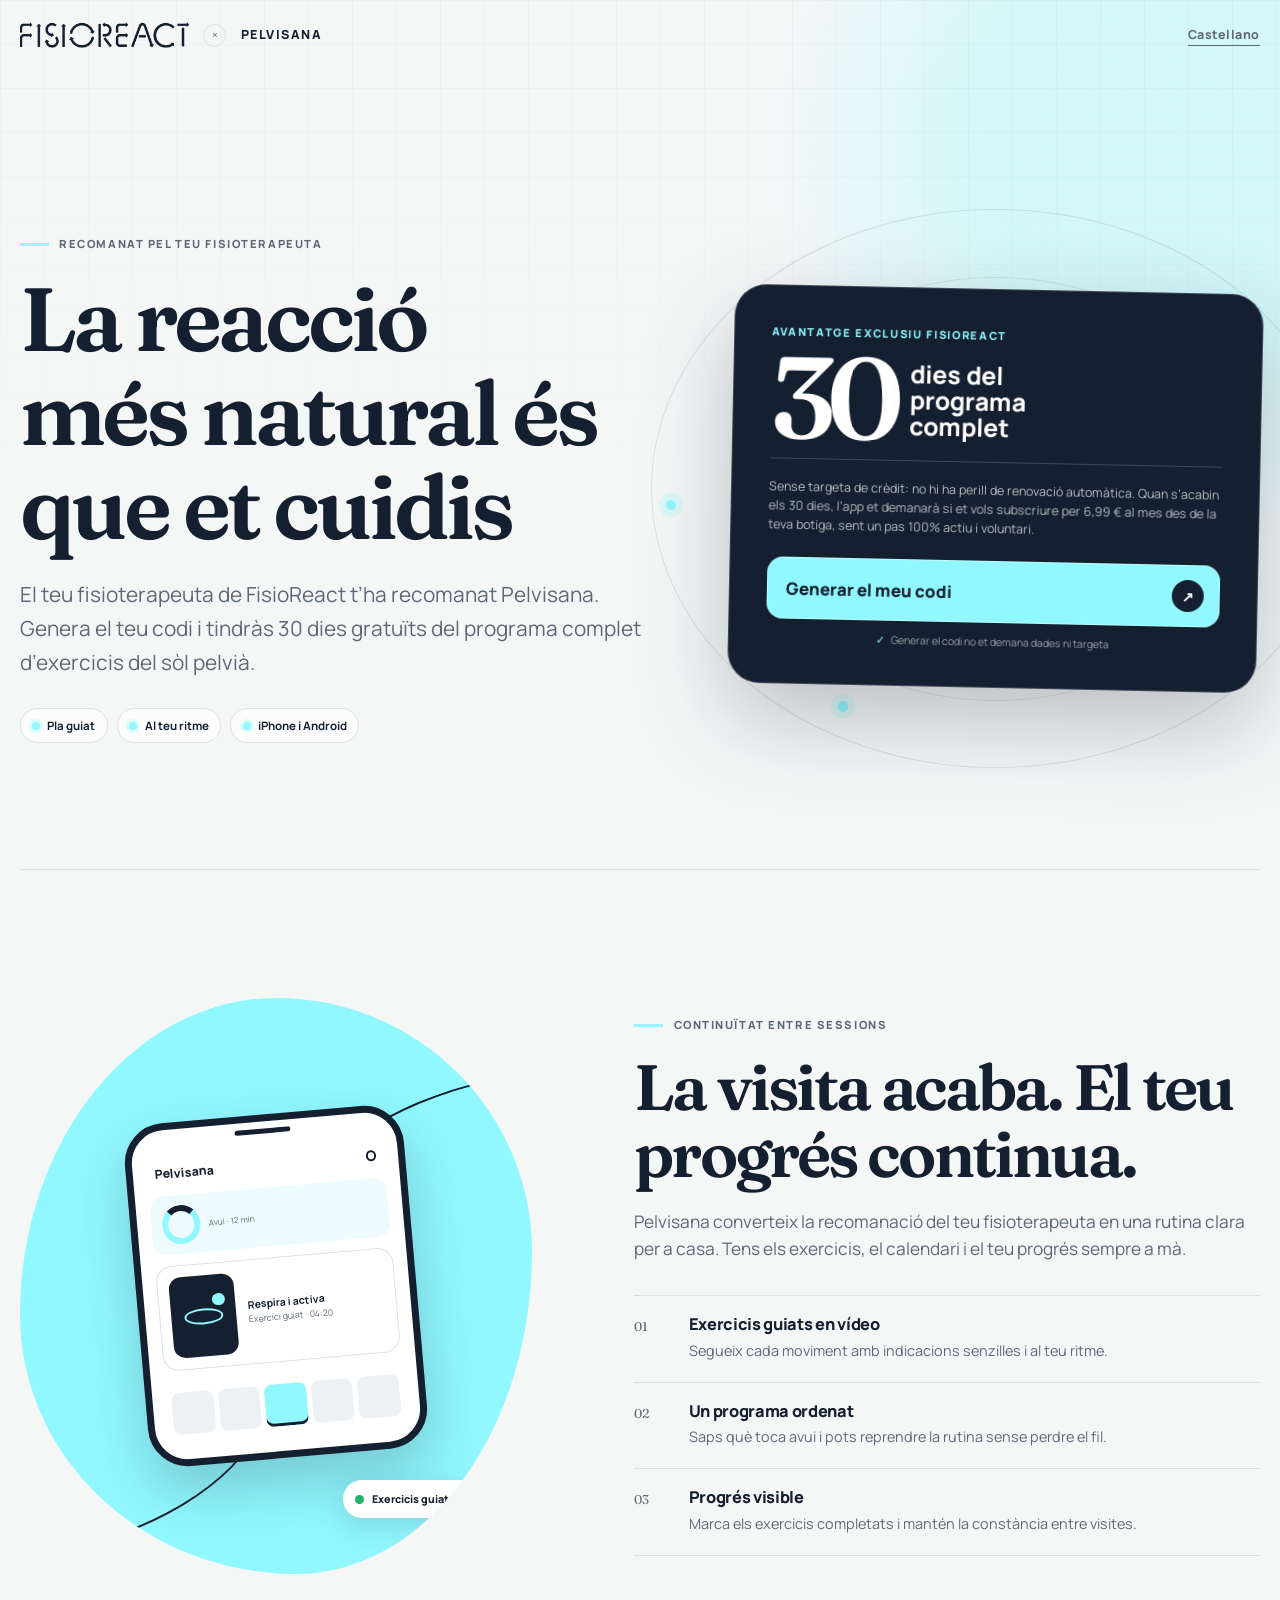
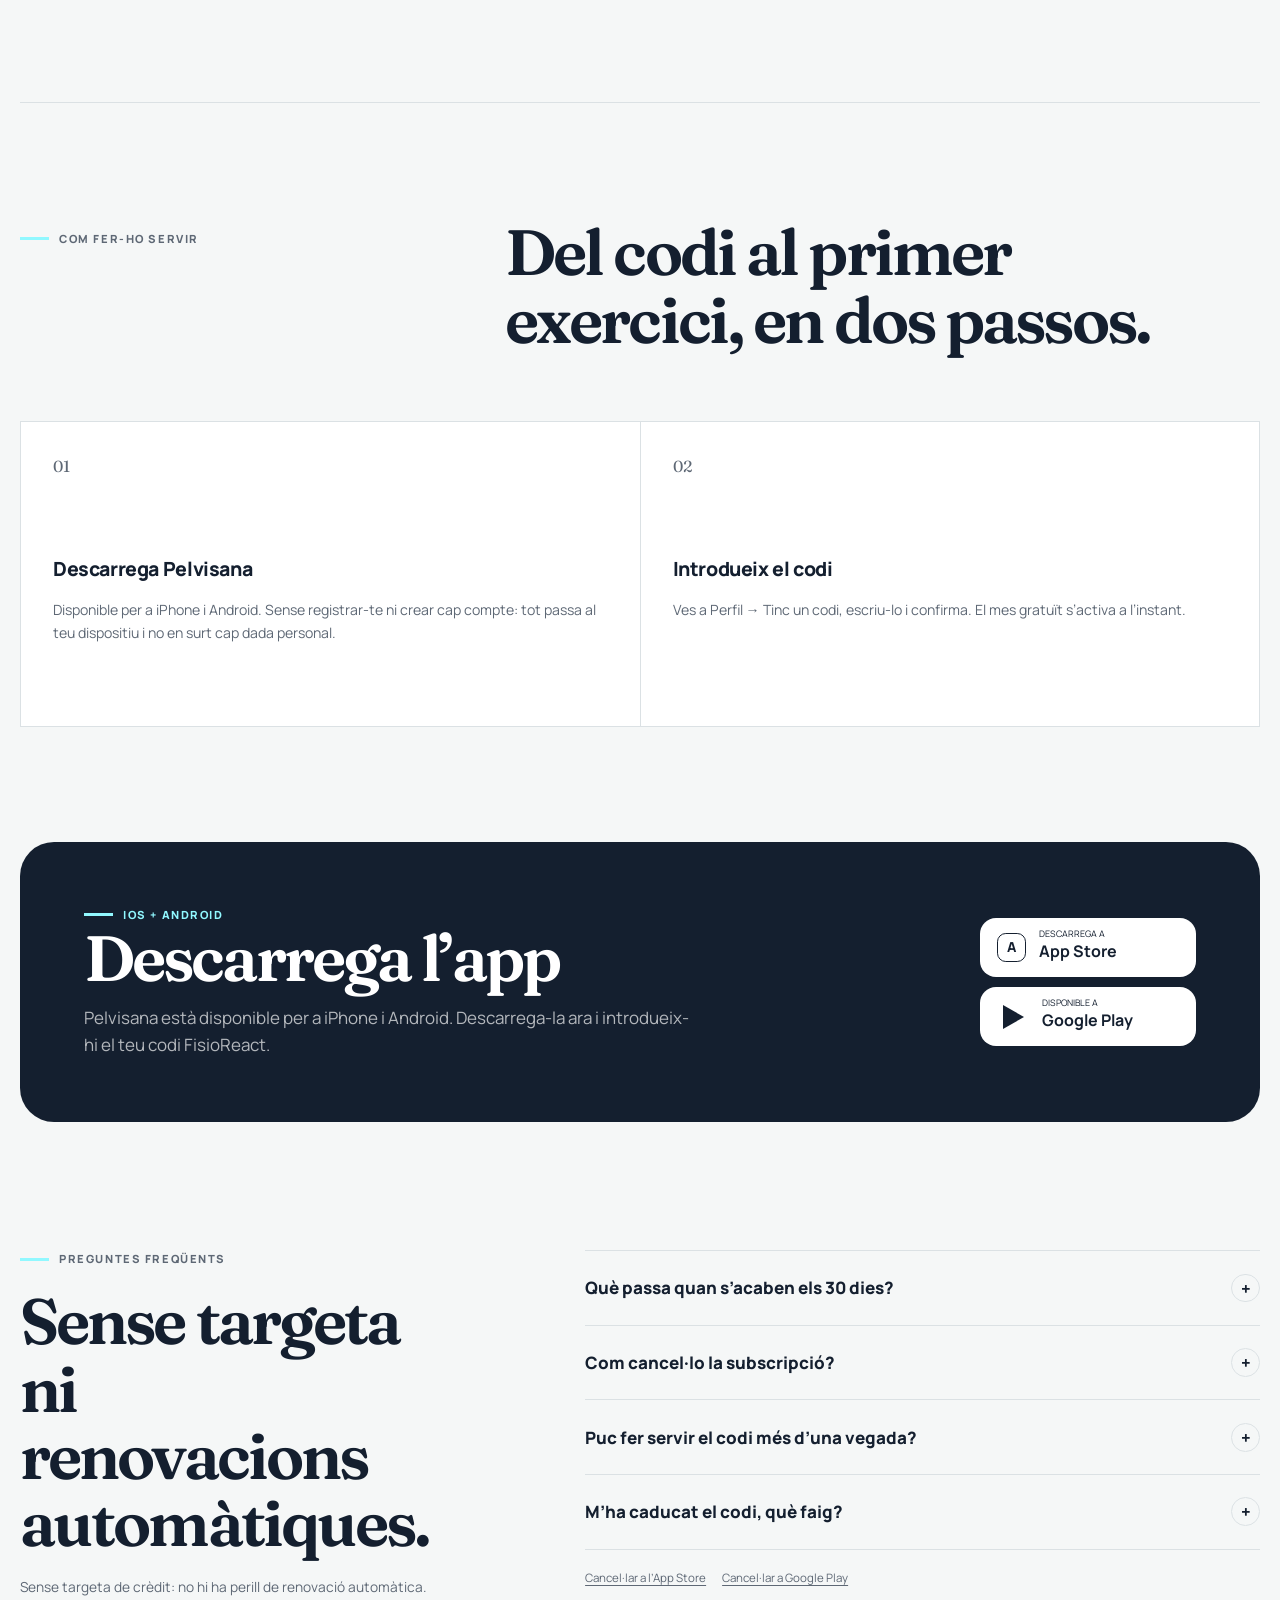
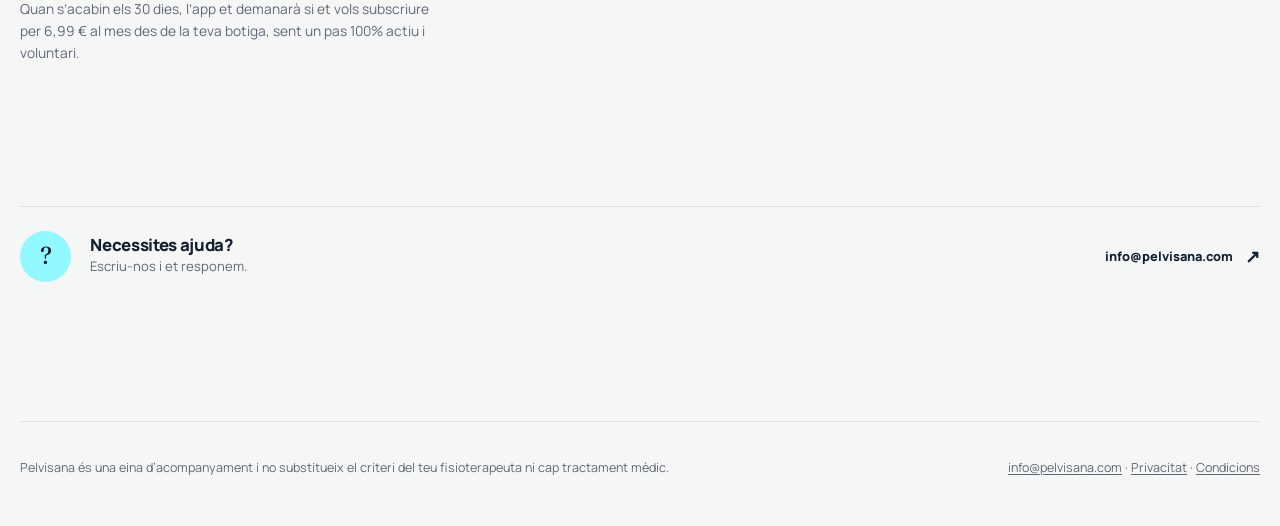
==== index.html @ 9a6a628b "deploy: 2026-08-17 16:57:51" ====
<!DOCTYPE html><html data-critters-container lang=ca><head><meta charset=utf-8><meta content="width=device-width,initial-scale=1" name=viewport><title>Pelvisana per a pacients de FisioReact</title><meta content="Genera el teu codi i estrena Pelvisana amb 30 dies gratuïts, per recomanació del teu fisioterapeuta." name=description><meta content="noindex, nofollow" name=robots><meta content=light name=color-scheme><meta content=#141f2f name=theme-color><style>:root{--brand:#141f2f;--brand-hover:#111a28;--signal:#91f8ff;--background:#f5f7f7;--surface:#ffffff;--border:#dbe1e4;--text:#141f2f;--muted:#5e6875;--accent:#141f2f;--accent-contrast:#ffffff;--danger:#d90416;--radius:24px}</style><style>@font-face{font-family:Fraunces Variable;font-style:normal;font-display:swap;font-weight:100 900;src:url(/_astro/fraunces-vietnamese-wght-normal.CnvboYUG.woff2) format("woff2-variations");unicode-range:U+0102-0103,U+0110-0111,U+0128-0129,U+0168-0169,U+01A0-01A1,U+01AF-01B0,U+0300-0301,U+0303-0304,U+0308-0309,U+0323,U+0329,U+1EA0-1EF9,U+20AB}@font-face{font-family:Fraunces Variable;font-style:normal;font-display:swap;font-weight:100 900;src:url(/_astro/fraunces-latin-ext-wght-normal.Ca2vKHc0.woff2) format("woff2-variations");unicode-range:U+0100-02BA,U+02BD-02C5,U+02C7-02CC,U+02CE-02D7,U+02DD-02FF,U+0304,U+0308,U+0329,U+1D00-1DBF,U+1E00-1E9F,U+1EF2-1EFF,U+2020,U+20A0-20AB,U+20AD-20C0,U+2113,U+2C60-2C7F,U+A720-A7FF}@font-face{font-family:Fraunces Variable;font-style:normal;font-display:swap;font-weight:100 900;src:url(/_astro/fraunces-latin-wght-normal.ukD16Tqj.woff2) format("woff2-variations");unicode-range:U+0000-00FF,U+0131,U+0152-0153,U+02BB-02BC,U+02C6,U+02DA,U+02DC,U+0304,U+0308,U+0329,U+2000-206F,U+20AC,U+2122,U+2191,U+2193,U+2212,U+2215,U+FEFF,U+FFFD}@font-face{font-family:Manrope Variable;font-style:normal;font-display:swap;font-weight:200 800;src:url([data-uri]) format("woff2-variations");unicode-range:U+0460-052F,U+1C80-1C8A,U+20B4,U+2DE0-2DFF,U+A640-A69F,U+FE2E-FE2F}@font-face{font-family:Manrope Variable;font-style:normal;font-display:swap;font-weight:200 800;src:url(/_astro/manrope-cyrillic-wght-normal.Dvxsihut.woff2) format("woff2-variations");unicode-range:U+0301,U+0400-045F,U+0490-0491,U+04B0-04B1,U+2116}@font-face{font-family:Manrope Variable;font-style:normal;font-display:swap;font-weight:200 800;src:url(/_astro/manrope-greek-wght-normal.DL7QRZyv.woff2) format("woff2-variations");unicode-range:U+0370-0377,U+037A-037F,U+0384-038A,U+038C,U+038E-03A1,U+03A3-03FF}@font-face{font-family:Manrope Variable;font-style:normal;font-display:swap;font-weight:200 800;src:url(/_astro/manrope-vietnamese-wght-normal.usUDDRr7.woff2) format("woff2-variations");unicode-range:U+0102-0103,U+0110-0111,U+0128-0129,U+0168-0169,U+01A0-01A1,U+01AF-01B0,U+0300-0301,U+0303-0304,U+0308-0309,U+0323,U+0329,U+1EA0-1EF9,U+20AB}@font-face{font-family:Manrope Variable;font-style:normal;font-display:swap;font-weight:200 800;src:url(/_astro/manrope-latin-ext-wght-normal.Ch3YOpNY.woff2) format("woff2-variations");unicode-range:U+0100-02BA,U+02BD-02C5,U+02C7-02CC,U+02CE-02D7,U+02DD-02FF,U+0304,U+0308,U+0329,U+1D00-1DBF,U+1E00-1E9F,U+1EF2-1EFF,U+2020,U+20A0-20AB,U+20AD-20C0,U+2113,U+2C60-2C7F,U+A720-A7FF}@font-face{font-family:Manrope Variable;font-style:normal;font-display:swap;font-weight:200 800;src:url(/_astro/manrope-latin-wght-normal.DHIcAJRg.woff2) format("woff2-variations");unicode-range:U+0000-00FF,U+0131,U+0152-0153,U+02BB-02BC,U+02C6,U+02DA,U+02DC,U+0304,U+0308,U+0329,U+2000-206F,U+20AC,U+2122,U+2191,U+2193,U+2212,U+2215,U+FEFF,U+FFFD}:root{--brand:#141f2f;--brand-hover:#0b1421;--signal:#91f8ff;--background:#f5f7f7;--surface:#ffffff;--border:#dbe1e4;--text:#141f2f;--muted:#5e6875;--accent:#141f2f;--accent-contrast:#ffffff;--danger:#b42318;--radius:24px;--font-sans:"Manrope Variable","Avenir Next","Helvetica Neue",sans-serif;--font-display:"Fraunces Variable",Georgia,serif;--shadow:0 24px 70px rgb(20 31 47 / 10%)}*,:after,:before{box-sizing:border-box}html{scroll-behavior:smooth;-webkit-text-size-adjust:100%}body{min-width:320px;margin:0;background:radial-gradient(circle at 92% 4%,color-mix(in srgb,var(--signal) 34%,transparent) 0 12rem,transparent 26rem),var(--background);color:var(--text);font-family:var(--font-sans);font-size:17px;line-height:1.6;-webkit-font-smoothing:antialiased}body:before{position:fixed;inset:0;z-index:-1;background-image:linear-gradient(rgb(20 31 47 / 3%) 1px,transparent 1px),linear-gradient(90deg,rgb(20 31 47 / 3%) 1px,transparent 1px);background-size:44px 44px;content:"";mask-image:linear-gradient(to bottom,black,transparent 55%);pointer-events:none}a{color:inherit}button{font:inherit}a,button{-webkit-tap-highlight-color:transparent}.topbar,footer,main{width:min(100% - 2.5rem,78rem);margin-inline:auto}.topbar{display:flex;align-items:center;justify-content:space-between;gap:1.5rem;padding-block:1.4rem}.brand-lockup{display:flex;align-items:center;gap:.9rem;min-width:0}.brand-lockup img{display:block;width:auto;height:clamp(20px,3vw,26px)}.brand-lockup .collab-mark{display:grid;place-items:center;width:1.45rem;height:1.45rem;border:1px solid var(--border);border-radius:50%;color:var(--muted);font-size:.72rem}.brand-lockup .pelvisana-wordmark{font-size:.78rem;font-weight:800;letter-spacing:.12em;text-transform:uppercase;white-space:nowrap}.lang-link{border-bottom:1px solid currentColor;color:var(--muted);font-size:.78rem;font-weight:750;letter-spacing:.04em;text-decoration:none}main{padding-block:clamp(1rem,3vw,2.5rem) clamp(4rem,9vw,8rem)}h1,h2,h3{margin-top:0;color:var(--text);line-height:1.05;text-wrap:balance}h1,h2{font-family:var(--font-display);font-variation-settings:"SOFT" 50,"WONK" 1;font-weight:620;letter-spacing:-.045em}h3{font-size:1.02rem;font-weight:800;letter-spacing:-.02em}p{margin-top:0}.eyebrow{display:flex;align-items:center;gap:.65rem;margin:0 0 1.2rem;color:var(--muted);font-size:.7rem;font-weight:800;letter-spacing:.14em;text-transform:uppercase}.eyebrow:before{width:1.8rem;height:3px;background:var(--signal);content:""}footer{display:grid;grid-template-columns:1.5fr 1fr;gap:2rem;padding-block:2.25rem 3rem;border-top:1px solid var(--border);color:var(--muted);font-size:.78rem}footer p{margin:0}footer .footer-links{text-align:right}footer a{text-underline-offset:.2em}@media(max-width:700px){.topbar,footer,main{width:min(100% - 1.5rem,78rem)}.topbar{padding-block:1rem}.brand-lockup{gap:.55rem}.brand-lockup .pelvisana-wordmark{font-size:.65rem}footer{grid-template-columns:1fr;gap:1rem}footer .footer-links{text-align:left}}@media(prefers-reduced-motion:reduce){*,:after,:before{scroll-behavior:auto!important;animation:none!important;transition:none!important}}.generator[data-astro-cid-xj4i4xix]{margin-top:1.4rem}.generator[data-astro-cid-xj4i4xix]>button[data-astro-cid-xj4i4xix]{display:flex;align-items:center;justify-content:space-between;gap:1rem;width:100%;padding:.95rem 1rem .95rem 1.2rem;border:0;border-radius:1rem;background:var(--signal);color:var(--brand);font-weight:850;cursor:pointer;box-shadow:inset 0 0 0 1px #ffffff59;transition:background .2s ease,transform .2s ease}.generator[data-astro-cid-xj4i4xix]>button[data-astro-cid-xj4i4xix] i[data-astro-cid-xj4i4xix]{display:grid;place-items:center;width:2rem;height:2rem;border-radius:50%;background:var(--brand);color:#fff;font-size:.9rem;font-style:normal}.generator[data-astro-cid-xj4i4xix]>button[data-astro-cid-xj4i4xix]:hover:not([disabled]){background:#fff;transform:translateY(-2px)}.generator__privacy[data-astro-cid-xj4i4xix]{display:flex;align-items:center;justify-content:center;gap:.4rem;margin:.65rem 0 0;color:#ffffff94;font-size:.66rem}.generator__privacy[data-astro-cid-xj4i4xix] span[data-astro-cid-xj4i4xix]{color:var(--signal)}.result[data-astro-cid-xj4i4xix]{margin-top:1rem;padding:1rem;border:1px solid rgb(255 255 255 / 18%);border-radius:1.1rem;background:#ffffff14;text-align:center}.result__label[data-astro-cid-xj4i4xix]{margin:0 0 .2rem;color:var(--signal);font-size:.65rem;font-weight:800;letter-spacing:.12em;text-transform:uppercase}output[data-astro-cid-xj4i4xix]{display:block;margin-bottom:.7rem;color:#fff;font-family:SFMono-Regular,Consolas,monospace;font-size:clamp(2rem,10vw,3.1rem);font-weight:800;letter-spacing:.12em;line-height:1.2;overflow-wrap:anywhere;user-select:all}#copy[data-astro-cid-xj4i4xix]{padding:.45rem .85rem;border:1px solid rgb(255 255 255 / 28%);border-radius:999px;background:0 0;color:#fff;font-size:.72rem;font-weight:750;cursor:pointer}.result__meta[data-astro-cid-xj4i4xix]{margin:.7rem 0 0;color:#fff9;font-size:.66rem;line-height:1.45}.generator__error[data-astro-cid-xj4i4xix]{margin:.8rem 0 0;padding:.7rem .8rem;border-radius:.8rem;background:#fff1f0;color:#8f1d16;font-size:.76rem;line-height:1.45}.hero[data-astro-cid-bvv4u53t]{display:grid;grid-template-columns:minmax(0,1.08fr) minmax(22rem,.92fr);align-items:center;gap:clamp(2rem,7vw,7rem);min-height:min(760px,calc(100vh - 8rem));padding-block:clamp(2rem,7vw,6.5rem)}.hero__copy[data-astro-cid-bvv4u53t]{position:relative;z-index:1}.hero[data-astro-cid-bvv4u53t] h1[data-astro-cid-bvv4u53t]{max-width:11ch;margin-bottom:1.4rem;font-size:clamp(3.35rem,7vw,6.9rem)}.hero__lead[data-astro-cid-bvv4u53t]{max-width:43rem;margin-bottom:1.8rem;color:var(--muted);font-size:clamp(1.05rem,1.8vw,1.3rem);line-height:1.65}.benefits[data-astro-cid-bvv4u53t]{display:flex;flex-wrap:wrap;gap:.6rem;padding:0;margin:0;list-style:none}.benefits[data-astro-cid-bvv4u53t] li[data-astro-cid-bvv4u53t]{display:flex;align-items:center;gap:.45rem;padding:.45rem .7rem;border:1px solid var(--border);border-radius:999px;background:#ffffffa6;font-size:.72rem;font-weight:700}.benefits[data-astro-cid-bvv4u53t] li[data-astro-cid-bvv4u53t]:before{width:.5rem;height:.5rem;border-radius:50%;background:var(--signal);box-shadow:0 0 0 3px color-mix(in srgb,var(--signal) 30%,transparent);content:""}.hero__offer-wrap[data-astro-cid-bvv4u53t]{position:relative;isolation:isolate}.orbit[data-astro-cid-bvv4u53t]{position:absolute;inset:-5rem;z-index:-1;border:1px solid rgb(20 31 47 / 10%);border-radius:50%;animation:orbit-in 1.2s cubic-bezier(.2,.8,.2,1) both}.orbit[data-astro-cid-bvv4u53t]:after,.orbit[data-astro-cid-bvv4u53t]:before{position:absolute;border:1px solid rgb(20 31 47 / 8%);border-radius:50%;content:""}.orbit[data-astro-cid-bvv4u53t]:before{inset:12%}.orbit[data-astro-cid-bvv4u53t]:after{inset:25%}.orbit[data-astro-cid-bvv4u53t] span[data-astro-cid-bvv4u53t]{position:absolute;width:.65rem;height:.65rem;border-radius:50%;background:var(--signal);box-shadow:0 0 0 7px color-mix(in srgb,var(--signal) 24%,transparent)}.orbit[data-astro-cid-bvv4u53t] span[data-astro-cid-bvv4u53t]:first-child{top:18%;right:12%}.orbit[data-astro-cid-bvv4u53t] span[data-astro-cid-bvv4u53t]:nth-child(2){bottom:10%;left:27%}.orbit[data-astro-cid-bvv4u53t] span[data-astro-cid-bvv4u53t]:nth-child(3){top:52%;left:2%}.hero__offer[data-astro-cid-bvv4u53t]{padding:clamp(1.3rem,3.5vw,2.3rem);border:1px solid rgb(255 255 255 / 20%);border-radius:calc(var(--radius) + 8px);background:var(--brand);color:#fff;box-shadow:0 34px 90px #141f2f42;transform:rotate(1.2deg);animation:card-in .9s .15s cubic-bezier(.2,.8,.2,1) both}.offer__eyebrow[data-astro-cid-bvv4u53t]{margin:0 0 1rem;color:var(--signal);font-size:.69rem;font-weight:800;letter-spacing:.15em;text-transform:uppercase}.offer__headline[data-astro-cid-bvv4u53t]{display:flex;align-items:flex-end;gap:1rem;padding-bottom:1.3rem;border-bottom:1px solid rgb(255 255 255 / 18%)}.offer__headline[data-astro-cid-bvv4u53t] strong[data-astro-cid-bvv4u53t]{font-family:var(--font-display);font-size:clamp(4.8rem,9vw,7.5rem);font-weight:580;letter-spacing:-.08em;line-height:.7}.offer__headline[data-astro-cid-bvv4u53t] span[data-astro-cid-bvv4u53t]{max-width:7ch;font-size:clamp(1.1rem,2.2vw,1.55rem);font-weight:750;line-height:1.05}.offer__fine-print[data-astro-cid-bvv4u53t]{margin:1.1rem 0 0;color:#ffffffb3;font-size:.78rem;line-height:1.55}.continuity[data-astro-cid-bvv4u53t]{display:grid;grid-template-columns:minmax(21rem,.9fr) minmax(0,1.1fr);align-items:center;gap:clamp(3rem,8vw,8rem);padding-block:clamp(5rem,10vw,9rem);border-top:1px solid var(--border)}.continuity__visual[data-astro-cid-bvv4u53t]{position:relative;display:grid;place-items:center;min-height:36rem;border-radius:50% 50% 46% 54%/55% 44% 56% 45%;background:var(--signal);overflow:hidden}.phone[data-astro-cid-bvv4u53t]{position:relative;width:min(63%,17.5rem);padding:.9rem;border:7px solid var(--brand);border-radius:2.5rem;background:#fff;box-shadow:0 25px 55px #141f2f38;transform:rotate(-5deg)}.phone[data-astro-cid-bvv4u53t]:before{position:absolute;top:.45rem;left:50%;width:3.5rem;height:.28rem;border-radius:1rem;background:var(--brand);content:"";transform:translate(-50%)}.phone__top[data-astro-cid-bvv4u53t]{display:flex;align-items:center;justify-content:space-between;padding:1.2rem .45rem .8rem;color:var(--brand);font-size:.77rem;font-weight:850}.phone__top[data-astro-cid-bvv4u53t] i[data-astro-cid-bvv4u53t]{width:.65rem;height:.65rem;border:2px solid var(--brand);border-radius:50%}.phone__progress[data-astro-cid-bvv4u53t]{display:flex;align-items:center;gap:.55rem;padding:.65rem;border-radius:.85rem;background:#eefbfc;color:var(--muted);font-size:.62rem}.phone__progress[data-astro-cid-bvv4u53t] span[data-astro-cid-bvv4u53t]{width:2.4rem;height:2.4rem;border:6px solid var(--signal);border-top-color:var(--brand);border-radius:50%}.phone__exercise[data-astro-cid-bvv4u53t]{display:flex;gap:.75rem;align-items:center;margin:.7rem 0;padding:.65rem;border:1px solid var(--border);border-radius:1rem}.phone__figure[data-astro-cid-bvv4u53t]{display:grid;place-items:center;flex:0 0 4.1rem;height:5.1rem;border-radius:.75rem;background:var(--brand)}.phone__figure[data-astro-cid-bvv4u53t] i[data-astro-cid-bvv4u53t]{position:relative;width:2.4rem;height:1rem;border:2px solid var(--signal);border-radius:50%}.phone__figure[data-astro-cid-bvv4u53t] i[data-astro-cid-bvv4u53t]:after{position:absolute;right:-.3rem;top:-1rem;width:.8rem;height:.8rem;border-radius:50%;background:var(--signal);content:""}.phone__exercise[data-astro-cid-bvv4u53t] p[data-astro-cid-bvv4u53t]{display:grid;gap:.2rem;margin:0;font-size:.65rem;line-height:1.3}.phone__exercise[data-astro-cid-bvv4u53t] span[data-astro-cid-bvv4u53t]{color:var(--muted);font-size:.55rem}.phone__calendar[data-astro-cid-bvv4u53t]{display:grid;grid-template-columns:repeat(5,1fr);gap:.3rem;padding:.7rem .3rem}.phone__calendar[data-astro-cid-bvv4u53t] i[data-astro-cid-bvv4u53t]{aspect-ratio:1;border-radius:.45rem;background:#eef1f3}.phone__calendar[data-astro-cid-bvv4u53t] i[data-astro-cid-bvv4u53t].active{background:var(--signal);box-shadow:inset 0 -3px 0 var(--brand)}.visual-note[data-astro-cid-bvv4u53t]{position:absolute;right:1rem;bottom:3.5rem;display:flex;align-items:center;gap:.5rem;margin:0;padding:.65rem .8rem;border-radius:999px;background:#fff;box-shadow:0 10px 30px #141f2f24;font-size:.67rem;font-weight:800}.visual-note[data-astro-cid-bvv4u53t] span[data-astro-cid-bvv4u53t]{width:.55rem;height:.55rem;border-radius:50%;background:#23b26d}.movement-line[data-astro-cid-bvv4u53t]{position:absolute;width:70%;height:30%;border:2px solid rgb(20 31 47 / 16%);border-color:var(--brand) transparent transparent;border-radius:50%}.movement-line--one[data-astro-cid-bvv4u53t]{top:16%;right:-22%;transform:rotate(-20deg)}.movement-line--two[data-astro-cid-bvv4u53t]{bottom:6%;left:-21%;transform:rotate(160deg)}.continuity__copy[data-astro-cid-bvv4u53t] h2[data-astro-cid-bvv4u53t],.download[data-astro-cid-bvv4u53t] h2[data-astro-cid-bvv4u53t],.faq[data-astro-cid-bvv4u53t] h2[data-astro-cid-bvv4u53t],.section-heading[data-astro-cid-bvv4u53t] h2[data-astro-cid-bvv4u53t]{margin-bottom:1.25rem;font-size:clamp(2.5rem,5vw,4.7rem)}.section-lead[data-astro-cid-bvv4u53t]{max-width:40rem;color:var(--muted);font-size:1.08rem}.feature-list[data-astro-cid-bvv4u53t]{margin-top:2rem;border-top:1px solid var(--border)}.feature-list[data-astro-cid-bvv4u53t] article[data-astro-cid-bvv4u53t]{display:grid;grid-template-columns:2.4rem 1fr;gap:1rem;padding:1.25rem 0;border-bottom:1px solid var(--border)}.feature-list[data-astro-cid-bvv4u53t] article[data-astro-cid-bvv4u53t]>span[data-astro-cid-bvv4u53t]{color:var(--muted);font-family:var(--font-display);font-size:.8rem}.feature-list[data-astro-cid-bvv4u53t] h3[data-astro-cid-bvv4u53t]{margin-bottom:.35rem}.feature-list[data-astro-cid-bvv4u53t] p[data-astro-cid-bvv4u53t]{margin:0;color:var(--muted);font-size:.9rem}.how[data-astro-cid-bvv4u53t]{padding-block:clamp(5rem,9vw,8rem);border-top:1px solid var(--border)}.section-heading[data-astro-cid-bvv4u53t]{display:grid;grid-template-columns:.75fr 1.25fr;align-items:start;gap:2rem;margin-bottom:3rem}.section-heading[data-astro-cid-bvv4u53t] .eyebrow[data-astro-cid-bvv4u53t]{margin-top:.7rem}.steps[data-astro-cid-bvv4u53t]{display:grid;grid-template-columns:repeat(auto-fit,minmax(280px,1fr));gap:1px;padding:1px;margin:0;background:var(--border);list-style:none}.steps[data-astro-cid-bvv4u53t] li[data-astro-cid-bvv4u53t]{min-height:19rem;padding:clamp(1.3rem,3vw,2rem);background:var(--surface);transition:transform .25s ease,background .25s ease}.steps[data-astro-cid-bvv4u53t] li[data-astro-cid-bvv4u53t]:hover{position:relative;z-index:1;background:var(--signal);transform:translateY(-7px)}.step-number[data-astro-cid-bvv4u53t]{display:block;margin-bottom:5rem;color:var(--muted);font-family:var(--font-display);font-size:1rem}.steps[data-astro-cid-bvv4u53t] h3[data-astro-cid-bvv4u53t]{font-size:1.22rem}.steps[data-astro-cid-bvv4u53t] p[data-astro-cid-bvv4u53t]{margin:0;color:var(--muted);font-size:.88rem}.steps[data-astro-cid-bvv4u53t] li[data-astro-cid-bvv4u53t]:hover .step-number[data-astro-cid-bvv4u53t],.steps[data-astro-cid-bvv4u53t] li[data-astro-cid-bvv4u53t]:hover p[data-astro-cid-bvv4u53t]{color:color-mix(in srgb,var(--brand) 72%,transparent)}.download[data-astro-cid-bvv4u53t]{display:grid;grid-template-columns:1fr auto;align-items:center;gap:3rem;padding:clamp(2rem,5vw,4rem);border-radius:calc(var(--radius) + 10px);background:var(--brand);color:#fff;overflow:hidden}.download[data-astro-cid-bvv4u53t] h2[data-astro-cid-bvv4u53t]{max-width:12ch;margin-bottom:.8rem;color:#fff}.download[data-astro-cid-bvv4u53t] .eyebrow[data-astro-cid-bvv4u53t]{color:var(--signal)}.download[data-astro-cid-bvv4u53t] p[data-astro-cid-bvv4u53t]{max-width:38rem;margin:0;color:#ffffffad}.store-links[data-astro-cid-bvv4u53t]{display:grid;gap:.65rem}.store-link[data-astro-cid-bvv4u53t]{display:flex;align-items:center;gap:.8rem;min-width:13.5rem;padding:.7rem 1rem;border:1px solid rgb(255 255 255 / 20%);border-radius:1rem;background:#fff;color:var(--brand);text-decoration:none;transition:transform .2s ease}.store-link[data-astro-cid-bvv4u53t]:hover{transform:translate(-5px)}.store-link[data-astro-cid-bvv4u53t] span[data-astro-cid-bvv4u53t]:last-child{display:grid}.store-link[data-astro-cid-bvv4u53t] small[data-astro-cid-bvv4u53t]{font-size:.56rem;line-height:1;text-transform:uppercase}.store-link[data-astro-cid-bvv4u53t] strong[data-astro-cid-bvv4u53t]{font-size:1rem}.store-icon[data-astro-cid-bvv4u53t]{display:grid;place-items:center;width:1.8rem;height:1.8rem}.store-icon--apple[data-astro-cid-bvv4u53t]{border:1px solid var(--brand);border-radius:.55rem;font-size:.86rem;font-weight:900}.store-icon--play[data-astro-cid-bvv4u53t]{width:0;height:0;margin-inline:.35rem;border-top:.8rem solid transparent;border-bottom:.8rem solid transparent;border-left:1.35rem solid var(--brand)}.faq[data-astro-cid-bvv4u53t]{display:grid;grid-template-columns:.8fr 1.2fr;gap:clamp(3rem,9vw,9rem);padding-block:clamp(6rem,10vw,9rem)}.faq__intro[data-astro-cid-bvv4u53t]{position:sticky;top:2rem;align-self:start}.faq__intro[data-astro-cid-bvv4u53t] h2[data-astro-cid-bvv4u53t]{max-width:9ch}.faq__intro[data-astro-cid-bvv4u53t]>p[data-astro-cid-bvv4u53t]:last-child{max-width:26rem;color:var(--muted);font-size:.86rem}.faq__items[data-astro-cid-bvv4u53t]{border-top:1px solid var(--border)}details[data-astro-cid-bvv4u53t]{border-bottom:1px solid var(--border)}summary[data-astro-cid-bvv4u53t]{display:flex;align-items:center;justify-content:space-between;gap:1rem;padding:1.4rem 0;cursor:pointer;font-weight:800;list-style:none}summary[data-astro-cid-bvv4u53t]::-webkit-details-marker{display:none}summary[data-astro-cid-bvv4u53t] span[data-astro-cid-bvv4u53t]{display:grid;place-items:center;flex:0 0 1.8rem;height:1.8rem;border:1px solid var(--border);border-radius:50%;transition:transform .2s ease}details[data-astro-cid-bvv4u53t] p[data-astro-cid-bvv4u53t]{max-width:42rem;margin:-.5rem 0 1.4rem;color:var(--muted);font-size:.92rem}.cancel-links[data-astro-cid-bvv4u53t]{display:flex;flex-wrap:wrap;gap:1rem;padding-top:1.2rem}.cancel-links[data-astro-cid-bvv4u53t] a[data-astro-cid-bvv4u53t]{color:var(--muted);font-size:.72rem;text-underline-offset:.2rem}.support[data-astro-cid-bvv4u53t]{display:grid;grid-template-columns:auto 1fr auto;align-items:center;gap:1.2rem;padding:1.5rem 0;border-top:1px solid var(--border)}.support__mark[data-astro-cid-bvv4u53t]{display:grid;place-items:center;width:3.2rem;height:3.2rem;border-radius:50%;background:var(--signal);font-family:var(--font-display);font-size:1.5rem}.support[data-astro-cid-bvv4u53t] h2[data-astro-cid-bvv4u53t]{margin:0 0 .2rem;font-family:var(--font-sans);font-size:1.05rem;font-weight:850;letter-spacing:-.02em}.support[data-astro-cid-bvv4u53t] p[data-astro-cid-bvv4u53t]{margin:0;color:var(--muted);font-size:.82rem}.support[data-astro-cid-bvv4u53t]>a[data-astro-cid-bvv4u53t]{display:flex;align-items:center;gap:.75rem;font-size:.8rem;font-weight:800;text-decoration:none}.support[data-astro-cid-bvv4u53t]>a[data-astro-cid-bvv4u53t] span[data-astro-cid-bvv4u53t]{font-size:1.1rem}@keyframes card-in{0%{opacity:0;transform:translateY(2rem) rotate(4deg)}to{opacity:1;transform:rotate(1.2deg)}}@keyframes orbit-in{0%{opacity:0;transform:scale(.75)}to{opacity:1;transform:scale(1)}}@media(max-width:980px){.hero[data-astro-cid-bvv4u53t]{grid-template-columns:1fr;min-height:auto}.hero__copy[data-astro-cid-bvv4u53t]{max-width:50rem}.hero[data-astro-cid-bvv4u53t] h1[data-astro-cid-bvv4u53t]{max-width:12ch}.hero__offer-wrap[data-astro-cid-bvv4u53t]{width:min(100%,35rem);margin-inline:auto}.continuity[data-astro-cid-bvv4u53t]{grid-template-columns:1fr}.continuity__visual[data-astro-cid-bvv4u53t]{width:min(100%,36rem);margin-inline:auto}.section-heading[data-astro-cid-bvv4u53t]{grid-template-columns:1fr}.section-heading[data-astro-cid-bvv4u53t] .eyebrow[data-astro-cid-bvv4u53t]{margin-top:0}.download[data-astro-cid-bvv4u53t]{grid-template-columns:1fr}.store-links[data-astro-cid-bvv4u53t]{grid-template-columns:repeat(2,minmax(0,1fr))}.faq[data-astro-cid-bvv4u53t]{grid-template-columns:1fr}.faq__intro[data-astro-cid-bvv4u53t]{position:static}.faq__intro[data-astro-cid-bvv4u53t] h2[data-astro-cid-bvv4u53t]{max-width:12ch}}@media(max-width:700px){.hero[data-astro-cid-bvv4u53t]{padding-top:2.3rem}.hero[data-astro-cid-bvv4u53t] h1[data-astro-cid-bvv4u53t]{font-size:clamp(3.15rem,16vw,4.8rem)}.hero__offer[data-astro-cid-bvv4u53t]{transform:none}.orbit[data-astro-cid-bvv4u53t]{inset:-2rem}.offer__headline[data-astro-cid-bvv4u53t] strong[data-astro-cid-bvv4u53t]{font-size:5.5rem}.continuity__visual[data-astro-cid-bvv4u53t]{min-height:30rem}.steps[data-astro-cid-bvv4u53t]{grid-template-columns:1fr}.steps[data-astro-cid-bvv4u53t] li[data-astro-cid-bvv4u53t]{min-height:auto}.step-number[data-astro-cid-bvv4u53t]{margin-bottom:2.5rem}.store-links[data-astro-cid-bvv4u53t]{grid-template-columns:1fr}.store-link[data-astro-cid-bvv4u53t]{min-width:0}.support[data-astro-cid-bvv4u53t]{grid-template-columns:auto 1fr}.support[data-astro-cid-bvv4u53t]>a[data-astro-cid-bvv4u53t]{grid-column:2}.download[data-astro-cid-bvv4u53t]{padding:1.5rem}.faq[data-astro-cid-bvv4u53t]{padding-bottom:5rem}}</style><link href=/_astro/index.bY2s-1t1.css rel=stylesheet media=print onload="this.media=&#34;all&#34;"><noscript><link href=/_astro/index.bY2s-1t1.css rel=stylesheet></noscript><link href=/_astro/index.QGpbORim.css rel=stylesheet media=print onload="this.media=&#34;all&#34;"><noscript><link href=/_astro/index.QGpbORim.css rel=stylesheet></noscript></head><body><header class=topbar><div class=brand-lockup aria-label="FisioReact amb Pelvisana"><img alt=FisioReact height=45 src=/img/fisioreact-logo.png width=292> <span aria-hidden=true class=collab-mark>×</span> <span class=pelvisana-wordmark>Pelvisana</span></div><a href=/es/ class=lang-link hreflang=es>Castellano</a></header><main class=wide><section class=hero aria-labelledby=hero-title data-astro-cid-bvv4u53t><div data-astro-cid-bvv4u53t class=hero__copy><p data-astro-cid-bvv4u53t class=eyebrow>Recomanat pel teu fisioterapeuta</p><h1 data-astro-cid-bvv4u53t id=hero-title>La reacció més natural és que et cuidis</h1><p data-astro-cid-bvv4u53t class=hero__lead>El teu fisioterapeuta de FisioReact t’ha recomanat Pelvisana. Genera el teu codi i tindràs 30 dies gratuïts del programa complet d’exercicis del sòl pelvià.</p><ul aria-label="Continuïtat entre sessions" class=benefits data-astro-cid-bvv4u53t><li data-astro-cid-bvv4u53t>Pla guiat</li><li data-astro-cid-bvv4u53t>Al teu ritme</li><li data-astro-cid-bvv4u53t>iPhone i Android</li></ul></div><div data-astro-cid-bvv4u53t class=hero__offer-wrap><div data-astro-cid-bvv4u53t class=orbit aria-hidden=true><span data-astro-cid-bvv4u53t></span><span data-astro-cid-bvv4u53t></span><span data-astro-cid-bvv4u53t></span></div><article data-astro-cid-bvv4u53t class=hero__offer><p data-astro-cid-bvv4u53t class=offer__eyebrow>Avantatge exclusiu FisioReact</p><div data-astro-cid-bvv4u53t class=offer__headline><strong data-astro-cid-bvv4u53t>30</strong> <span data-astro-cid-bvv4u53t>dies del programa complet</span></div><p data-astro-cid-bvv4u53t class=offer__fine-print>Sense targeta de crèdit: no hi ha perill de renovació automàtica. Quan s’acabin els 30 dies, l’app et demanarà si et vols subscriure per 6,99 € al mes des de la teva botiga, sent un pas 100% actiu i voluntari.</p><section class=generator aria-label="Generar el meu codi" data-astro-cid-xj4i4xix><button data-astro-cid-xj4i4xix data-label="Generar el meu codi" id=generate type=button data-busy=Generant…><span data-astro-cid-xj4i4xix>Generar el meu codi</span><i aria-hidden=true data-astro-cid-xj4i4xix>↗</i></button><p class=generator__privacy data-astro-cid-xj4i4xix><span aria-hidden=true data-astro-cid-xj4i4xix>✓</span>Generar el codi no et demana dades ni targeta</p><div class=result data-astro-cid-xj4i4xix hidden id=result><p class=result__label data-astro-cid-xj4i4xix>El teu codi</p><output aria-live=polite data-astro-cid-xj4i4xix id=code></output><button data-astro-cid-xj4i4xix data-label=Copiar id=copy type=button data-done=Copiat>Copiar</button><p class=result__meta data-astro-cid-xj4i4xix id=validity></p><p class=result__meta data-astro-cid-xj4i4xix>Apunta’l abans de tancar la pàgina. Si el perds, en pots generar un altre.</p></div><p class=generator__error data-astro-cid-xj4i4xix id=error hidden role=alert></p></section><script>!function(){const e={daily_limit_reached:"Avui ja s’han generat tots els codis disponibles. Torna-ho a provar demà o parla amb el teu fisioterapeuta.",ip_limit_reached:"Has generat massa codis des d’aquesta connexió. Torna-ho a provar demà.",uid_limit_reached:"El teu compte ja ha generat massa codis avui. Torna-ho a provar demà.",inventory_exhausted:"Ara mateix no queden codis disponibles. Avisa el teu fisioterapeuta, ho resoldrem de seguida.",issuance_disabled:"Aquesta campanya no permet generar codis des del web.",inactive:"La campanya encara no està activa. Torna-ho a provar més tard.",not_started:"La campanya encara no ha començat.",expired:"Aquesta campanya ja ha finalitzat.",network:"No hem pogut connectar. Comprova la connexió i torna-ho a provar.",unknown:"Alguna cosa no ha anat bé. Torna-ho a provar d’aquí a un moment."};!function(){const t=document.getElementById("generate"),a=document.getElementById("result"),n=document.getElementById("code"),o=document.getElementById("validity"),i=document.getElementById("error"),r=document.getElementById("copy");if(!(t&&a&&n&&o&&i&&r))return;const d=t=>{i.textContent=e[t]||e.unknown,i.hidden=!1};t.addEventListener("click",async()=>{i.hidden=!0,t.disabled=!0,t.setAttribute("aria-busy","true");const e=t.querySelector("span");e&&(e.textContent=t.dataset.busy);try{const e=await fetch("https://us-central1-pelvisana-f9e68.cloudfunctions.net/issuePartnerCode",{method:"POST",headers:{"Content-Type":"application/json"},body:JSON.stringify({data:{campaignId:"fisioreact-2026"}})}),i=await e.json().catch(()=>null);if(!e.ok||!i||i.error)return void d(i?.error?.details?.reason??"unknown");const r=i.result?.code;if(!r)return void d("unknown");n.textContent=r;const s=i.result?.expiresAt;if(s){const e=new Date(s).toLocaleDateString("ca",{day:"numeric",month:"long",year:"numeric"});o.textContent="Vàlid fins al %s".replace("%s",e),o.hidden=!1}else o.hidden=!0;a.hidden=!1,t.hidden=!0}catch{d("network")}finally{t.disabled=!1,t.removeAttribute("aria-busy"),e&&(e.textContent=t.dataset.label)}}),r.addEventListener("click",async()=>{try{await navigator.clipboard.writeText(n.textContent||""),r.textContent=r.dataset.done,setTimeout(()=>{r.textContent=r.dataset.label},2e3)}catch{}})}()}()</script></article></div></section><section class=continuity aria-labelledby=continuity-title data-astro-cid-bvv4u53t><div data-astro-cid-bvv4u53t class=continuity__visual aria-hidden=true><div data-astro-cid-bvv4u53t class="movement-line movement-line--one"></div><div data-astro-cid-bvv4u53t class="movement-line movement-line--two"></div><div data-astro-cid-bvv4u53t class=phone><div data-astro-cid-bvv4u53t class=phone__top><span data-astro-cid-bvv4u53t>Pelvisana</span><i data-astro-cid-bvv4u53t></i></div><div data-astro-cid-bvv4u53t class=phone__progress><span data-astro-cid-bvv4u53t></span><small data-astro-cid-bvv4u53t>Avui · 12 min</small></div><div data-astro-cid-bvv4u53t class=phone__exercise><div data-astro-cid-bvv4u53t class=phone__figure><i data-astro-cid-bvv4u53t></i></div><p data-astro-cid-bvv4u53t><strong data-astro-cid-bvv4u53t>Respira i activa</strong><span data-astro-cid-bvv4u53t>Exercici guiat · 04:20</span></p></div><div data-astro-cid-bvv4u53t class=phone__calendar><i data-astro-cid-bvv4u53t></i><i data-astro-cid-bvv4u53t></i><i data-astro-cid-bvv4u53t class=active></i><i data-astro-cid-bvv4u53t></i><i data-astro-cid-bvv4u53t></i></div></div><p data-astro-cid-bvv4u53t class=visual-note><span data-astro-cid-bvv4u53t></span>Exercicis guiats en vídeo</p></div><div data-astro-cid-bvv4u53t class=continuity__copy><p data-astro-cid-bvv4u53t class=eyebrow>Continuïtat entre sessions</p><h2 data-astro-cid-bvv4u53t id=continuity-title>La visita acaba. El teu progrés continua.</h2><p data-astro-cid-bvv4u53t class=section-lead>Pelvisana converteix la recomanació del teu fisioterapeuta en una rutina clara per a casa. Tens els exercicis, el calendari i el teu progrés sempre a mà.</p><div data-astro-cid-bvv4u53t class=feature-list><article data-astro-cid-bvv4u53t><span data-astro-cid-bvv4u53t aria-hidden=true>01</span><div data-astro-cid-bvv4u53t><h3 data-astro-cid-bvv4u53t>Exercicis guiats en vídeo</h3><p data-astro-cid-bvv4u53t>Segueix cada moviment amb indicacions senzilles i al teu ritme.</p></div></article><article data-astro-cid-bvv4u53t><span data-astro-cid-bvv4u53t aria-hidden=true>02</span><div data-astro-cid-bvv4u53t><h3 data-astro-cid-bvv4u53t>Un programa ordenat</h3><p data-astro-cid-bvv4u53t>Saps què toca avui i pots reprendre la rutina sense perdre el fil.</p></div></article><article data-astro-cid-bvv4u53t><span data-astro-cid-bvv4u53t aria-hidden=true>03</span><div data-astro-cid-bvv4u53t><h3 data-astro-cid-bvv4u53t>Progrés visible</h3><p data-astro-cid-bvv4u53t>Marca els exercicis completats i mantén la constància entre visites.</p></div></article></div></div></section><section class=how aria-labelledby=steps-title data-astro-cid-bvv4u53t><div data-astro-cid-bvv4u53t class=section-heading><p data-astro-cid-bvv4u53t class=eyebrow>Com fer-ho servir</p><h2 data-astro-cid-bvv4u53t id=steps-title>Del codi al primer exercici, en dos passos.</h2></div><ol class=steps data-astro-cid-bvv4u53t><li data-astro-cid-bvv4u53t><span data-astro-cid-bvv4u53t aria-hidden=true class=step-number>01</span><div data-astro-cid-bvv4u53t><h3 data-astro-cid-bvv4u53t>Descarrega Pelvisana</h3><p data-astro-cid-bvv4u53t>Disponible per a iPhone i Android. Sense registrar-te ni crear cap compte: tot passa al teu dispositiu i no en surt cap dada personal.</p></div></li><li data-astro-cid-bvv4u53t><span data-astro-cid-bvv4u53t aria-hidden=true class=step-number>02</span><div data-astro-cid-bvv4u53t><h3 data-astro-cid-bvv4u53t>Introdueix el codi</h3><p data-astro-cid-bvv4u53t>Ves a Perfil → Tinc un codi, escriu-lo i confirma. El mes gratuït s’activa a l’instant.</p></div></li></ol></section><section class=download aria-labelledby=download-title data-astro-cid-bvv4u53t><div data-astro-cid-bvv4u53t><p data-astro-cid-bvv4u53t class=eyebrow>iOS + Android</p><h2 data-astro-cid-bvv4u53t id=download-title>Descarrega l’app</h2><p data-astro-cid-bvv4u53t>Pelvisana està disponible per a iPhone i Android. Descarrega-la ara i introdueix-hi el teu codi FisioReact.</p></div><div data-astro-cid-bvv4u53t class=store-links><a href=https://apps.apple.com/app/id6477601662 data-astro-cid-bvv4u53t rel=noopener class=store-link><span data-astro-cid-bvv4u53t aria-hidden=true class="store-icon store-icon--apple">A</span> <span data-astro-cid-bvv4u53t><small data-astro-cid-bvv4u53t>Descarrega a</small><strong data-astro-cid-bvv4u53t>App Store</strong></span> </a><a href="https://play.google.com/store/apps/details?id=com.alarno.pelvisana" data-astro-cid-bvv4u53t rel=noopener class=store-link><span data-astro-cid-bvv4u53t aria-hidden=true class="store-icon store-icon--play"></span> <span data-astro-cid-bvv4u53t><small data-astro-cid-bvv4u53t>Disponible a</small><strong data-astro-cid-bvv4u53t>Google Play</strong></span></a></div></section><section class=faq aria-labelledby=faq-title data-astro-cid-bvv4u53t><div data-astro-cid-bvv4u53t class=faq__intro><p data-astro-cid-bvv4u53t class=eyebrow>Preguntes freqüents</p><h2 data-astro-cid-bvv4u53t id=faq-title>Sense targeta ni renovacions automàtiques.</h2><p data-astro-cid-bvv4u53t>Sense targeta de crèdit: no hi ha perill de renovació automàtica. Quan s’acabin els 30 dies, l’app et demanarà si et vols subscriure per 6,99 € al mes des de la teva botiga, sent un pas 100% actiu i voluntari.</p></div><div data-astro-cid-bvv4u53t class=faq__items><details data-astro-cid-bvv4u53t><summary data-astro-cid-bvv4u53t>Què passa quan s’acaben els 30 dies? <span data-astro-cid-bvv4u53t aria-hidden=true>+</span></summary><p data-astro-cid-bvv4u53t>No hi ha cap renovació automàtica ni cap cobrament imprevist. Com que no et demanem cap targeta de crèdit, res es renova sol. Quan acabi la prova, l’app et demanarà si et vols subscriure (6,99 €/mes) des de la teva botiga oficial i tu decidiràs si fas el pas.</p></details><details data-astro-cid-bvv4u53t><summary data-astro-cid-bvv4u53t>Com cancel·lo la subscripció? <span data-astro-cid-bvv4u53t aria-hidden=true>+</span></summary><p data-astro-cid-bvv4u53t>Durant els 30 dies gratuïts no cal cancel·lar res perquè no hi ha cap subscripció activa ni dades bancàries. Si més endavant tries subscriure’t de manera activa, podràs cancel·lar quan vulguis amb un sol clic des de la teva botiga d’aplicacions.</p></details><details data-astro-cid-bvv4u53t><summary data-astro-cid-bvv4u53t>Puc fer servir el codi més d’una vegada? <span data-astro-cid-bvv4u53t aria-hidden=true>+</span></summary><p data-astro-cid-bvv4u53t>No. Cada codi serveix per a un sol dispositiu. Si hi ha cap incidència, demana un codi nou en aquesta pàgina o contacta amb nosaltres.</p></details><details data-astro-cid-bvv4u53t><summary data-astro-cid-bvv4u53t>M’ha caducat el codi, què faig? <span data-astro-cid-bvv4u53t aria-hidden=true>+</span></summary><p data-astro-cid-bvv4u53t>Genera’n un de nou en aquesta mateixa pàgina. Els codis caduquen a les dues setmanes per seguretat.</p></details><div data-astro-cid-bvv4u53t class=cancel-links><a href=https://apps.apple.com/account/subscriptions data-astro-cid-bvv4u53t rel=noopener>Cancel·lar a l’App Store</a> <a href=https://play.google.com/store/account/subscriptions data-astro-cid-bvv4u53t rel=noopener>Cancel·lar a Google Play</a></div></div></section><section class=support aria-labelledby=support-title data-astro-cid-bvv4u53t><div data-astro-cid-bvv4u53t class=support__mark aria-hidden=true>?</div><div data-astro-cid-bvv4u53t><h2 data-astro-cid-bvv4u53t id=support-title>Necessites ajuda?</h2><p data-astro-cid-bvv4u53t>Escriu-nos i et responem.</p></div><a href=mailto:info@pelvisana.com data-astro-cid-bvv4u53t>info@pelvisana.com<span data-astro-cid-bvv4u53t aria-hidden=true>↗</span></a></section></main><footer><p>Pelvisana és una eina d’acompanyament i no substitueix el criteri del teu fisioterapeuta ni cap tractament mèdic.</p><p class=footer-links><a href=mailto:info@pelvisana.com>info@pelvisana.com</a> · <a href=https://www.pelvisana.com/privacy/ >Privacitat</a> · <a href=https://www.pelvisana.com/terms/ >Condicions</a></p></footer></body></html>
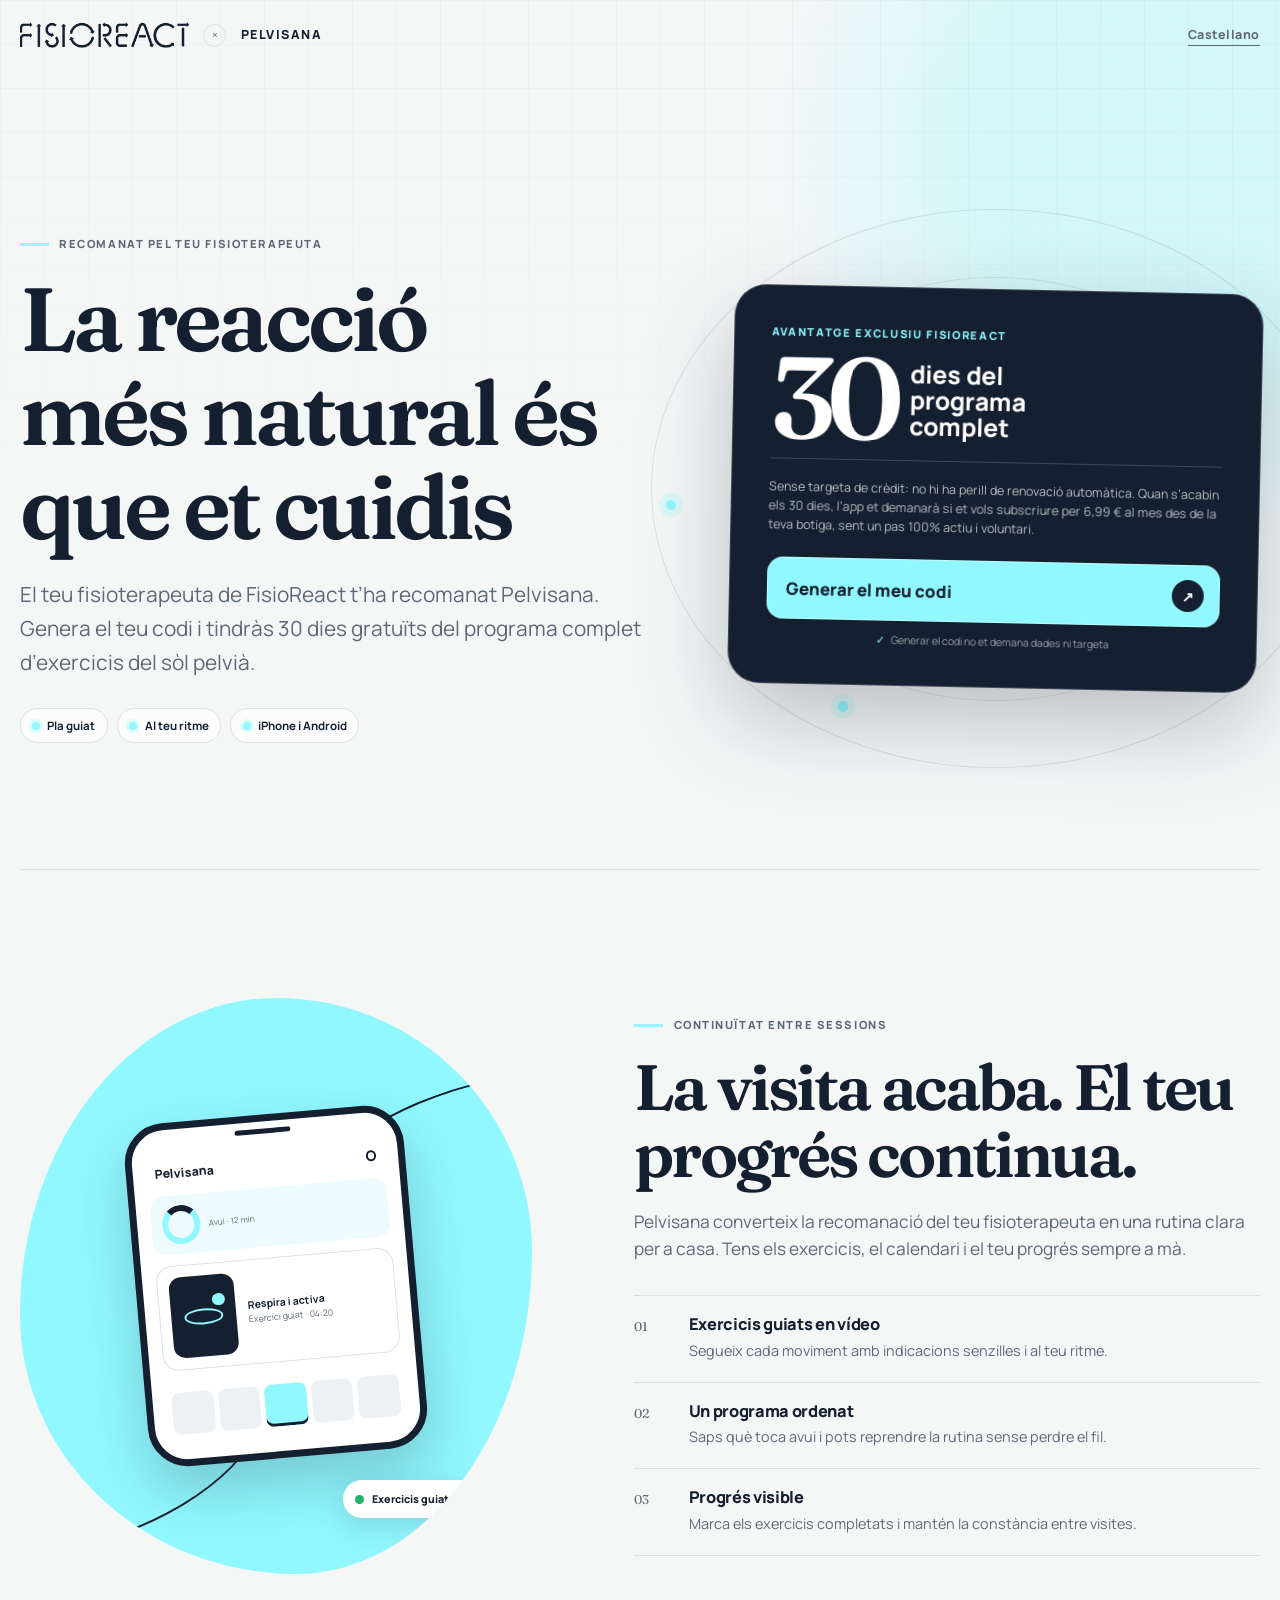
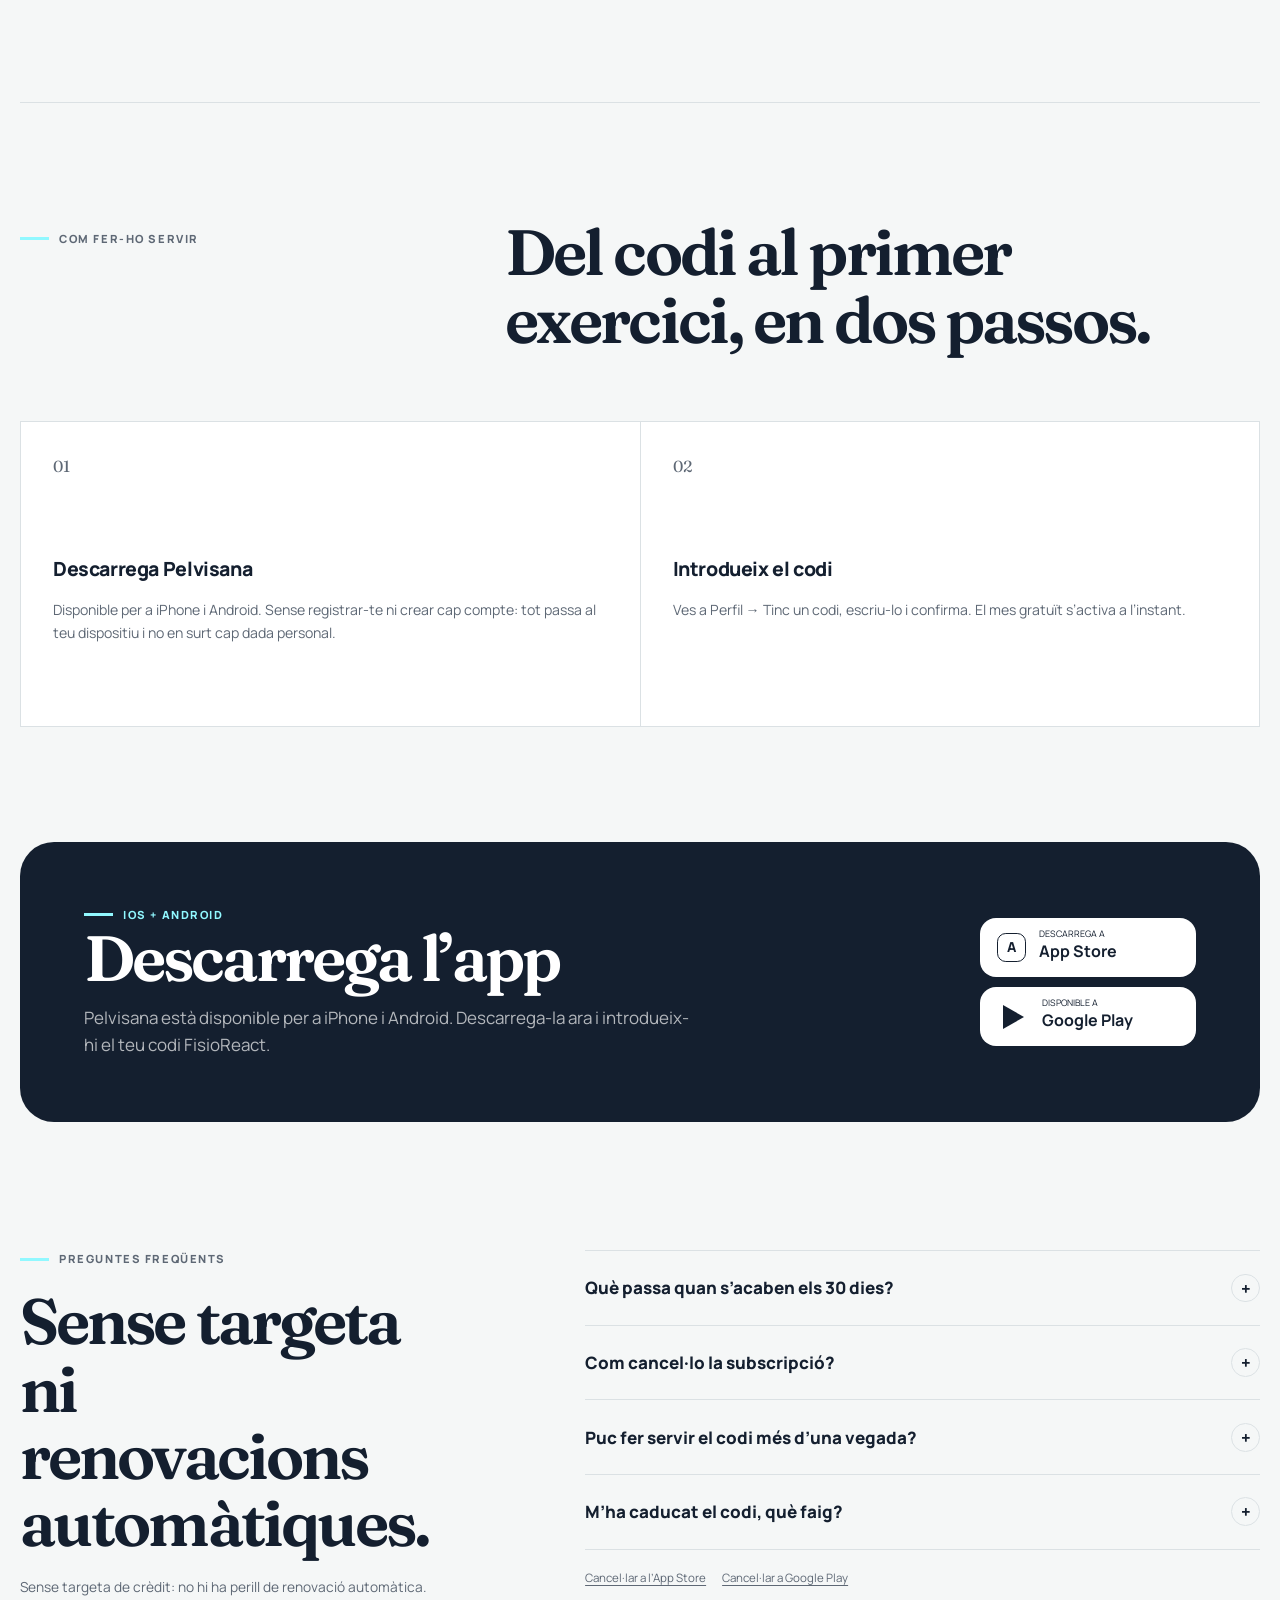
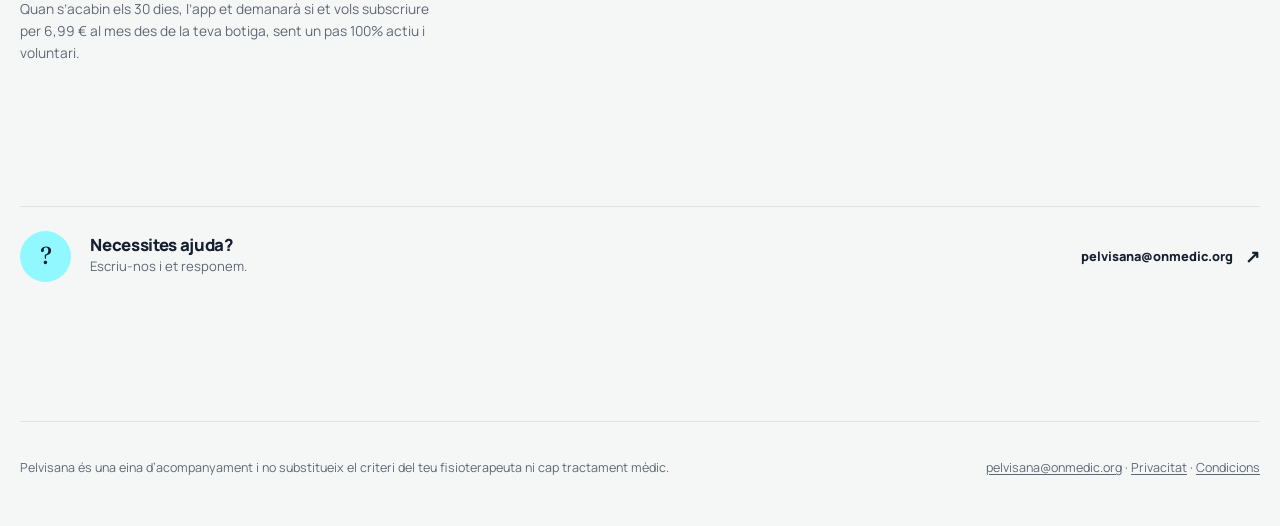
==== commit 07f33526: "deploy: 2026-08-17 17:00:18" ====
--- a/index.html
+++ b/index.html
@@ -1 +1 @@
-<!DOCTYPE html><html data-critters-container lang=ca><head><meta charset=utf-8><meta content="width=device-width,initial-scale=1" name=viewport><title>Pelvisana per a pacients de FisioReact</title><meta content="Genera el teu codi i estrena Pelvisana amb 30 dies gratuïts, per recomanació del teu fisioterapeuta." name=description><meta content="noindex, nofollow" name=robots><meta content=light name=color-scheme><meta content=#141f2f name=theme-color><style>:root{--brand:#141f2f;--brand-hover:#111a28;--signal:#91f8ff;--background:#f5f7f7;--surface:#ffffff;--border:#dbe1e4;--text:#141f2f;--muted:#5e6875;--accent:#141f2f;--accent-contrast:#ffffff;--danger:#d90416;--radius:24px}</style><style>@font-face{font-family:Fraunces Variable;font-style:normal;font-display:swap;font-weight:100 900;src:url(/_astro/fraunces-vietnamese-wght-normal.CnvboYUG.woff2) format("woff2-variations");unicode-range:U+0102-0103,U+0110-0111,U+0128-0129,U+0168-0169,U+01A0-01A1,U+01AF-01B0,U+0300-0301,U+0303-0304,U+0308-0309,U+0323,U+0329,U+1EA0-1EF9,U+20AB}@font-face{font-family:Fraunces Variable;font-style:normal;font-display:swap;font-weight:100 900;src:url(/_astro/fraunces-latin-ext-wght-normal.Ca2vKHc0.woff2) format("woff2-variations");unicode-range:U+0100-02BA,U+02BD-02C5,U+02C7-02CC,U+02CE-02D7,U+02DD-02FF,U+0304,U+0308,U+0329,U+1D00-1DBF,U+1E00-1E9F,U+1EF2-1EFF,U+2020,U+20A0-20AB,U+20AD-20C0,U+2113,U+2C60-2C7F,U+A720-A7FF}@font-face{font-family:Fraunces Variable;font-style:normal;font-display:swap;font-weight:100 900;src:url(/_astro/fraunces-latin-wght-normal.ukD16Tqj.woff2) format("woff2-variations");unicode-range:U+0000-00FF,U+0131,U+0152-0153,U+02BB-02BC,U+02C6,U+02DA,U+02DC,U+0304,U+0308,U+0329,U+2000-206F,U+20AC,U+2122,U+2191,U+2193,U+2212,U+2215,U+FEFF,U+FFFD}@font-face{font-family:Manrope Variable;font-style:normal;font-display:swap;font-weight:200 800;src:url([data-uri]) format("woff2-variations");unicode-range:U+0460-052F,U+1C80-1C8A,U+20B4,U+2DE0-2DFF,U+A640-A69F,U+FE2E-FE2F}@font-face{font-family:Manrope Variable;font-style:normal;font-display:swap;font-weight:200 800;src:url(/_astro/manrope-cyrillic-wght-normal.Dvxsihut.woff2) format("woff2-variations");unicode-range:U+0301,U+0400-045F,U+0490-0491,U+04B0-04B1,U+2116}@font-face{font-family:Manrope Variable;font-style:normal;font-display:swap;font-weight:200 800;src:url(/_astro/manrope-greek-wght-normal.DL7QRZyv.woff2) format("woff2-variations");unicode-range:U+0370-0377,U+037A-037F,U+0384-038A,U+038C,U+038E-03A1,U+03A3-03FF}@font-face{font-family:Manrope Variable;font-style:normal;font-display:swap;font-weight:200 800;src:url(/_astro/manrope-vietnamese-wght-normal.usUDDRr7.woff2) format("woff2-variations");unicode-range:U+0102-0103,U+0110-0111,U+0128-0129,U+0168-0169,U+01A0-01A1,U+01AF-01B0,U+0300-0301,U+0303-0304,U+0308-0309,U+0323,U+0329,U+1EA0-1EF9,U+20AB}@font-face{font-family:Manrope Variable;font-style:normal;font-display:swap;font-weight:200 800;src:url(/_astro/manrope-latin-ext-wght-normal.Ch3YOpNY.woff2) format("woff2-variations");unicode-range:U+0100-02BA,U+02BD-02C5,U+02C7-02CC,U+02CE-02D7,U+02DD-02FF,U+0304,U+0308,U+0329,U+1D00-1DBF,U+1E00-1E9F,U+1EF2-1EFF,U+2020,U+20A0-20AB,U+20AD-20C0,U+2113,U+2C60-2C7F,U+A720-A7FF}@font-face{font-family:Manrope Variable;font-style:normal;font-display:swap;font-weight:200 800;src:url(/_astro/manrope-latin-wght-normal.DHIcAJRg.woff2) format("woff2-variations");unicode-range:U+0000-00FF,U+0131,U+0152-0153,U+02BB-02BC,U+02C6,U+02DA,U+02DC,U+0304,U+0308,U+0329,U+2000-206F,U+20AC,U+2122,U+2191,U+2193,U+2212,U+2215,U+FEFF,U+FFFD}:root{--brand:#141f2f;--brand-hover:#0b1421;--signal:#91f8ff;--background:#f5f7f7;--surface:#ffffff;--border:#dbe1e4;--text:#141f2f;--muted:#5e6875;--accent:#141f2f;--accent-contrast:#ffffff;--danger:#b42318;--radius:24px;--font-sans:"Manrope Variable","Avenir Next","Helvetica Neue",sans-serif;--font-display:"Fraunces Variable",Georgia,serif;--shadow:0 24px 70px rgb(20 31 47 / 10%)}*,:after,:before{box-sizing:border-box}html{scroll-behavior:smooth;-webkit-text-size-adjust:100%}body{min-width:320px;margin:0;background:radial-gradient(circle at 92% 4%,color-mix(in srgb,var(--signal) 34%,transparent) 0 12rem,transparent 26rem),var(--background);color:var(--text);font-family:var(--font-sans);font-size:17px;line-height:1.6;-webkit-font-smoothing:antialiased}body:before{position:fixed;inset:0;z-index:-1;background-image:linear-gradient(rgb(20 31 47 / 3%) 1px,transparent 1px),linear-gradient(90deg,rgb(20 31 47 / 3%) 1px,transparent 1px);background-size:44px 44px;content:"";mask-image:linear-gradient(to bottom,black,transparent 55%);pointer-events:none}a{color:inherit}button{font:inherit}a,button{-webkit-tap-highlight-color:transparent}.topbar,footer,main{width:min(100% - 2.5rem,78rem);margin-inline:auto}.topbar{display:flex;align-items:center;justify-content:space-between;gap:1.5rem;padding-block:1.4rem}.brand-lockup{display:flex;align-items:center;gap:.9rem;min-width:0}.brand-lockup img{display:block;width:auto;height:clamp(20px,3vw,26px)}.brand-lockup .collab-mark{display:grid;place-items:center;width:1.45rem;height:1.45rem;border:1px solid var(--border);border-radius:50%;color:var(--muted);font-size:.72rem}.brand-lockup .pelvisana-wordmark{font-size:.78rem;font-weight:800;letter-spacing:.12em;text-transform:uppercase;white-space:nowrap}.lang-link{border-bottom:1px solid currentColor;color:var(--muted);font-size:.78rem;font-weight:750;letter-spacing:.04em;text-decoration:none}main{padding-block:clamp(1rem,3vw,2.5rem) clamp(4rem,9vw,8rem)}h1,h2,h3{margin-top:0;color:var(--text);line-height:1.05;text-wrap:balance}h1,h2{font-family:var(--font-display);font-variation-settings:"SOFT" 50,"WONK" 1;font-weight:620;letter-spacing:-.045em}h3{font-size:1.02rem;font-weight:800;letter-spacing:-.02em}p{margin-top:0}.eyebrow{display:flex;align-items:center;gap:.65rem;margin:0 0 1.2rem;color:var(--muted);font-size:.7rem;font-weight:800;letter-spacing:.14em;text-transform:uppercase}.eyebrow:before{width:1.8rem;height:3px;background:var(--signal);content:""}footer{display:grid;grid-template-columns:1.5fr 1fr;gap:2rem;padding-block:2.25rem 3rem;border-top:1px solid var(--border);color:var(--muted);font-size:.78rem}footer p{margin:0}footer .footer-links{text-align:right}footer a{text-underline-offset:.2em}@media(max-width:700px){.topbar,footer,main{width:min(100% - 1.5rem,78rem)}.topbar{padding-block:1rem}.brand-lockup{gap:.55rem}.brand-lockup .pelvisana-wordmark{font-size:.65rem}footer{grid-template-columns:1fr;gap:1rem}footer .footer-links{text-align:left}}@media(prefers-reduced-motion:reduce){*,:after,:before{scroll-behavior:auto!important;animation:none!important;transition:none!important}}.generator[data-astro-cid-xj4i4xix]{margin-top:1.4rem}.generator[data-astro-cid-xj4i4xix]>button[data-astro-cid-xj4i4xix]{display:flex;align-items:center;justify-content:space-between;gap:1rem;width:100%;padding:.95rem 1rem .95rem 1.2rem;border:0;border-radius:1rem;background:var(--signal);color:var(--brand);font-weight:850;cursor:pointer;box-shadow:inset 0 0 0 1px #ffffff59;transition:background .2s ease,transform .2s ease}.generator[data-astro-cid-xj4i4xix]>button[data-astro-cid-xj4i4xix] i[data-astro-cid-xj4i4xix]{display:grid;place-items:center;width:2rem;height:2rem;border-radius:50%;background:var(--brand);color:#fff;font-size:.9rem;font-style:normal}.generator[data-astro-cid-xj4i4xix]>button[data-astro-cid-xj4i4xix]:hover:not([disabled]){background:#fff;transform:translateY(-2px)}.generator__privacy[data-astro-cid-xj4i4xix]{display:flex;align-items:center;justify-content:center;gap:.4rem;margin:.65rem 0 0;color:#ffffff94;font-size:.66rem}.generator__privacy[data-astro-cid-xj4i4xix] span[data-astro-cid-xj4i4xix]{color:var(--signal)}.result[data-astro-cid-xj4i4xix]{margin-top:1rem;padding:1rem;border:1px solid rgb(255 255 255 / 18%);border-radius:1.1rem;background:#ffffff14;text-align:center}.result__label[data-astro-cid-xj4i4xix]{margin:0 0 .2rem;color:var(--signal);font-size:.65rem;font-weight:800;letter-spacing:.12em;text-transform:uppercase}output[data-astro-cid-xj4i4xix]{display:block;margin-bottom:.7rem;color:#fff;font-family:SFMono-Regular,Consolas,monospace;font-size:clamp(2rem,10vw,3.1rem);font-weight:800;letter-spacing:.12em;line-height:1.2;overflow-wrap:anywhere;user-select:all}#copy[data-astro-cid-xj4i4xix]{padding:.45rem .85rem;border:1px solid rgb(255 255 255 / 28%);border-radius:999px;background:0 0;color:#fff;font-size:.72rem;font-weight:750;cursor:pointer}.result__meta[data-astro-cid-xj4i4xix]{margin:.7rem 0 0;color:#fff9;font-size:.66rem;line-height:1.45}.generator__error[data-astro-cid-xj4i4xix]{margin:.8rem 0 0;padding:.7rem .8rem;border-radius:.8rem;background:#fff1f0;color:#8f1d16;font-size:.76rem;line-height:1.45}.hero[data-astro-cid-bvv4u53t]{display:grid;grid-template-columns:minmax(0,1.08fr) minmax(22rem,.92fr);align-items:center;gap:clamp(2rem,7vw,7rem);min-height:min(760px,calc(100vh - 8rem));padding-block:clamp(2rem,7vw,6.5rem)}.hero__copy[data-astro-cid-bvv4u53t]{position:relative;z-index:1}.hero[data-astro-cid-bvv4u53t] h1[data-astro-cid-bvv4u53t]{max-width:11ch;margin-bottom:1.4rem;font-size:clamp(3.35rem,7vw,6.9rem)}.hero__lead[data-astro-cid-bvv4u53t]{max-width:43rem;margin-bottom:1.8rem;color:var(--muted);font-size:clamp(1.05rem,1.8vw,1.3rem);line-height:1.65}.benefits[data-astro-cid-bvv4u53t]{display:flex;flex-wrap:wrap;gap:.6rem;padding:0;margin:0;list-style:none}.benefits[data-astro-cid-bvv4u53t] li[data-astro-cid-bvv4u53t]{display:flex;align-items:center;gap:.45rem;padding:.45rem .7rem;border:1px solid var(--border);border-radius:999px;background:#ffffffa6;font-size:.72rem;font-weight:700}.benefits[data-astro-cid-bvv4u53t] li[data-astro-cid-bvv4u53t]:before{width:.5rem;height:.5rem;border-radius:50%;background:var(--signal);box-shadow:0 0 0 3px color-mix(in srgb,var(--signal) 30%,transparent);content:""}.hero__offer-wrap[data-astro-cid-bvv4u53t]{position:relative;isolation:isolate}.orbit[data-astro-cid-bvv4u53t]{position:absolute;inset:-5rem;z-index:-1;border:1px solid rgb(20 31 47 / 10%);border-radius:50%;animation:orbit-in 1.2s cubic-bezier(.2,.8,.2,1) both}.orbit[data-astro-cid-bvv4u53t]:after,.orbit[data-astro-cid-bvv4u53t]:before{position:absolute;border:1px solid rgb(20 31 47 / 8%);border-radius:50%;content:""}.orbit[data-astro-cid-bvv4u53t]:before{inset:12%}.orbit[data-astro-cid-bvv4u53t]:after{inset:25%}.orbit[data-astro-cid-bvv4u53t] span[data-astro-cid-bvv4u53t]{position:absolute;width:.65rem;height:.65rem;border-radius:50%;background:var(--signal);box-shadow:0 0 0 7px color-mix(in srgb,var(--signal) 24%,transparent)}.orbit[data-astro-cid-bvv4u53t] span[data-astro-cid-bvv4u53t]:first-child{top:18%;right:12%}.orbit[data-astro-cid-bvv4u53t] span[data-astro-cid-bvv4u53t]:nth-child(2){bottom:10%;left:27%}.orbit[data-astro-cid-bvv4u53t] span[data-astro-cid-bvv4u53t]:nth-child(3){top:52%;left:2%}.hero__offer[data-astro-cid-bvv4u53t]{padding:clamp(1.3rem,3.5vw,2.3rem);border:1px solid rgb(255 255 255 / 20%);border-radius:calc(var(--radius) + 8px);background:var(--brand);color:#fff;box-shadow:0 34px 90px #141f2f42;transform:rotate(1.2deg);animation:card-in .9s .15s cubic-bezier(.2,.8,.2,1) both}.offer__eyebrow[data-astro-cid-bvv4u53t]{margin:0 0 1rem;color:var(--signal);font-size:.69rem;font-weight:800;letter-spacing:.15em;text-transform:uppercase}.offer__headline[data-astro-cid-bvv4u53t]{display:flex;align-items:flex-end;gap:1rem;padding-bottom:1.3rem;border-bottom:1px solid rgb(255 255 255 / 18%)}.offer__headline[data-astro-cid-bvv4u53t] strong[data-astro-cid-bvv4u53t]{font-family:var(--font-display);font-size:clamp(4.8rem,9vw,7.5rem);font-weight:580;letter-spacing:-.08em;line-height:.7}.offer__headline[data-astro-cid-bvv4u53t] span[data-astro-cid-bvv4u53t]{max-width:7ch;font-size:clamp(1.1rem,2.2vw,1.55rem);font-weight:750;line-height:1.05}.offer__fine-print[data-astro-cid-bvv4u53t]{margin:1.1rem 0 0;color:#ffffffb3;font-size:.78rem;line-height:1.55}.continuity[data-astro-cid-bvv4u53t]{display:grid;grid-template-columns:minmax(21rem,.9fr) minmax(0,1.1fr);align-items:center;gap:clamp(3rem,8vw,8rem);padding-block:clamp(5rem,10vw,9rem);border-top:1px solid var(--border)}.continuity__visual[data-astro-cid-bvv4u53t]{position:relative;display:grid;place-items:center;min-height:36rem;border-radius:50% 50% 46% 54%/55% 44% 56% 45%;background:var(--signal);overflow:hidden}.phone[data-astro-cid-bvv4u53t]{position:relative;width:min(63%,17.5rem);padding:.9rem;border:7px solid var(--brand);border-radius:2.5rem;background:#fff;box-shadow:0 25px 55px #141f2f38;transform:rotate(-5deg)}.phone[data-astro-cid-bvv4u53t]:before{position:absolute;top:.45rem;left:50%;width:3.5rem;height:.28rem;border-radius:1rem;background:var(--brand);content:"";transform:translate(-50%)}.phone__top[data-astro-cid-bvv4u53t]{display:flex;align-items:center;justify-content:space-between;padding:1.2rem .45rem .8rem;color:var(--brand);font-size:.77rem;font-weight:850}.phone__top[data-astro-cid-bvv4u53t] i[data-astro-cid-bvv4u53t]{width:.65rem;height:.65rem;border:2px solid var(--brand);border-radius:50%}.phone__progress[data-astro-cid-bvv4u53t]{display:flex;align-items:center;gap:.55rem;padding:.65rem;border-radius:.85rem;background:#eefbfc;color:var(--muted);font-size:.62rem}.phone__progress[data-astro-cid-bvv4u53t] span[data-astro-cid-bvv4u53t]{width:2.4rem;height:2.4rem;border:6px solid var(--signal);border-top-color:var(--brand);border-radius:50%}.phone__exercise[data-astro-cid-bvv4u53t]{display:flex;gap:.75rem;align-items:center;margin:.7rem 0;padding:.65rem;border:1px solid var(--border);border-radius:1rem}.phone__figure[data-astro-cid-bvv4u53t]{display:grid;place-items:center;flex:0 0 4.1rem;height:5.1rem;border-radius:.75rem;background:var(--brand)}.phone__figure[data-astro-cid-bvv4u53t] i[data-astro-cid-bvv4u53t]{position:relative;width:2.4rem;height:1rem;border:2px solid var(--signal);border-radius:50%}.phone__figure[data-astro-cid-bvv4u53t] i[data-astro-cid-bvv4u53t]:after{position:absolute;right:-.3rem;top:-1rem;width:.8rem;height:.8rem;border-radius:50%;background:var(--signal);content:""}.phone__exercise[data-astro-cid-bvv4u53t] p[data-astro-cid-bvv4u53t]{display:grid;gap:.2rem;margin:0;font-size:.65rem;line-height:1.3}.phone__exercise[data-astro-cid-bvv4u53t] span[data-astro-cid-bvv4u53t]{color:var(--muted);font-size:.55rem}.phone__calendar[data-astro-cid-bvv4u53t]{display:grid;grid-template-columns:repeat(5,1fr);gap:.3rem;padding:.7rem .3rem}.phone__calendar[data-astro-cid-bvv4u53t] i[data-astro-cid-bvv4u53t]{aspect-ratio:1;border-radius:.45rem;background:#eef1f3}.phone__calendar[data-astro-cid-bvv4u53t] i[data-astro-cid-bvv4u53t].active{background:var(--signal);box-shadow:inset 0 -3px 0 var(--brand)}.visual-note[data-astro-cid-bvv4u53t]{position:absolute;right:1rem;bottom:3.5rem;display:flex;align-items:center;gap:.5rem;margin:0;padding:.65rem .8rem;border-radius:999px;background:#fff;box-shadow:0 10px 30px #141f2f24;font-size:.67rem;font-weight:800}.visual-note[data-astro-cid-bvv4u53t] span[data-astro-cid-bvv4u53t]{width:.55rem;height:.55rem;border-radius:50%;background:#23b26d}.movement-line[data-astro-cid-bvv4u53t]{position:absolute;width:70%;height:30%;border:2px solid rgb(20 31 47 / 16%);border-color:var(--brand) transparent transparent;border-radius:50%}.movement-line--one[data-astro-cid-bvv4u53t]{top:16%;right:-22%;transform:rotate(-20deg)}.movement-line--two[data-astro-cid-bvv4u53t]{bottom:6%;left:-21%;transform:rotate(160deg)}.continuity__copy[data-astro-cid-bvv4u53t] h2[data-astro-cid-bvv4u53t],.download[data-astro-cid-bvv4u53t] h2[data-astro-cid-bvv4u53t],.faq[data-astro-cid-bvv4u53t] h2[data-astro-cid-bvv4u53t],.section-heading[data-astro-cid-bvv4u53t] h2[data-astro-cid-bvv4u53t]{margin-bottom:1.25rem;font-size:clamp(2.5rem,5vw,4.7rem)}.section-lead[data-astro-cid-bvv4u53t]{max-width:40rem;color:var(--muted);font-size:1.08rem}.feature-list[data-astro-cid-bvv4u53t]{margin-top:2rem;border-top:1px solid var(--border)}.feature-list[data-astro-cid-bvv4u53t] article[data-astro-cid-bvv4u53t]{display:grid;grid-template-columns:2.4rem 1fr;gap:1rem;padding:1.25rem 0;border-bottom:1px solid var(--border)}.feature-list[data-astro-cid-bvv4u53t] article[data-astro-cid-bvv4u53t]>span[data-astro-cid-bvv4u53t]{color:var(--muted);font-family:var(--font-display);font-size:.8rem}.feature-list[data-astro-cid-bvv4u53t] h3[data-astro-cid-bvv4u53t]{margin-bottom:.35rem}.feature-list[data-astro-cid-bvv4u53t] p[data-astro-cid-bvv4u53t]{margin:0;color:var(--muted);font-size:.9rem}.how[data-astro-cid-bvv4u53t]{padding-block:clamp(5rem,9vw,8rem);border-top:1px solid var(--border)}.section-heading[data-astro-cid-bvv4u53t]{display:grid;grid-template-columns:.75fr 1.25fr;align-items:start;gap:2rem;margin-bottom:3rem}.section-heading[data-astro-cid-bvv4u53t] .eyebrow[data-astro-cid-bvv4u53t]{margin-top:.7rem}.steps[data-astro-cid-bvv4u53t]{display:grid;grid-template-columns:repeat(auto-fit,minmax(280px,1fr));gap:1px;padding:1px;margin:0;background:var(--border);list-style:none}.steps[data-astro-cid-bvv4u53t] li[data-astro-cid-bvv4u53t]{min-height:19rem;padding:clamp(1.3rem,3vw,2rem);background:var(--surface);transition:transform .25s ease,background .25s ease}.steps[data-astro-cid-bvv4u53t] li[data-astro-cid-bvv4u53t]:hover{position:relative;z-index:1;background:var(--signal);transform:translateY(-7px)}.step-number[data-astro-cid-bvv4u53t]{display:block;margin-bottom:5rem;color:var(--muted);font-family:var(--font-display);font-size:1rem}.steps[data-astro-cid-bvv4u53t] h3[data-astro-cid-bvv4u53t]{font-size:1.22rem}.steps[data-astro-cid-bvv4u53t] p[data-astro-cid-bvv4u53t]{margin:0;color:var(--muted);font-size:.88rem}.steps[data-astro-cid-bvv4u53t] li[data-astro-cid-bvv4u53t]:hover .step-number[data-astro-cid-bvv4u53t],.steps[data-astro-cid-bvv4u53t] li[data-astro-cid-bvv4u53t]:hover p[data-astro-cid-bvv4u53t]{color:color-mix(in srgb,var(--brand) 72%,transparent)}.download[data-astro-cid-bvv4u53t]{display:grid;grid-template-columns:1fr auto;align-items:center;gap:3rem;padding:clamp(2rem,5vw,4rem);border-radius:calc(var(--radius) + 10px);background:var(--brand);color:#fff;overflow:hidden}.download[data-astro-cid-bvv4u53t] h2[data-astro-cid-bvv4u53t]{max-width:12ch;margin-bottom:.8rem;color:#fff}.download[data-astro-cid-bvv4u53t] .eyebrow[data-astro-cid-bvv4u53t]{color:var(--signal)}.download[data-astro-cid-bvv4u53t] p[data-astro-cid-bvv4u53t]{max-width:38rem;margin:0;color:#ffffffad}.store-links[data-astro-cid-bvv4u53t]{display:grid;gap:.65rem}.store-link[data-astro-cid-bvv4u53t]{display:flex;align-items:center;gap:.8rem;min-width:13.5rem;padding:.7rem 1rem;border:1px solid rgb(255 255 255 / 20%);border-radius:1rem;background:#fff;color:var(--brand);text-decoration:none;transition:transform .2s ease}.store-link[data-astro-cid-bvv4u53t]:hover{transform:translate(-5px)}.store-link[data-astro-cid-bvv4u53t] span[data-astro-cid-bvv4u53t]:last-child{display:grid}.store-link[data-astro-cid-bvv4u53t] small[data-astro-cid-bvv4u53t]{font-size:.56rem;line-height:1;text-transform:uppercase}.store-link[data-astro-cid-bvv4u53t] strong[data-astro-cid-bvv4u53t]{font-size:1rem}.store-icon[data-astro-cid-bvv4u53t]{display:grid;place-items:center;width:1.8rem;height:1.8rem}.store-icon--apple[data-astro-cid-bvv4u53t]{border:1px solid var(--brand);border-radius:.55rem;font-size:.86rem;font-weight:900}.store-icon--play[data-astro-cid-bvv4u53t]{width:0;height:0;margin-inline:.35rem;border-top:.8rem solid transparent;border-bottom:.8rem solid transparent;border-left:1.35rem solid var(--brand)}.faq[data-astro-cid-bvv4u53t]{display:grid;grid-template-columns:.8fr 1.2fr;gap:clamp(3rem,9vw,9rem);padding-block:clamp(6rem,10vw,9rem)}.faq__intro[data-astro-cid-bvv4u53t]{position:sticky;top:2rem;align-self:start}.faq__intro[data-astro-cid-bvv4u53t] h2[data-astro-cid-bvv4u53t]{max-width:9ch}.faq__intro[data-astro-cid-bvv4u53t]>p[data-astro-cid-bvv4u53t]:last-child{max-width:26rem;color:var(--muted);font-size:.86rem}.faq__items[data-astro-cid-bvv4u53t]{border-top:1px solid var(--border)}details[data-astro-cid-bvv4u53t]{border-bottom:1px solid var(--border)}summary[data-astro-cid-bvv4u53t]{display:flex;align-items:center;justify-content:space-between;gap:1rem;padding:1.4rem 0;cursor:pointer;font-weight:800;list-style:none}summary[data-astro-cid-bvv4u53t]::-webkit-details-marker{display:none}summary[data-astro-cid-bvv4u53t] span[data-astro-cid-bvv4u53t]{display:grid;place-items:center;flex:0 0 1.8rem;height:1.8rem;border:1px solid var(--border);border-radius:50%;transition:transform .2s ease}details[data-astro-cid-bvv4u53t] p[data-astro-cid-bvv4u53t]{max-width:42rem;margin:-.5rem 0 1.4rem;color:var(--muted);font-size:.92rem}.cancel-links[data-astro-cid-bvv4u53t]{display:flex;flex-wrap:wrap;gap:1rem;padding-top:1.2rem}.cancel-links[data-astro-cid-bvv4u53t] a[data-astro-cid-bvv4u53t]{color:var(--muted);font-size:.72rem;text-underline-offset:.2rem}.support[data-astro-cid-bvv4u53t]{display:grid;grid-template-columns:auto 1fr auto;align-items:center;gap:1.2rem;padding:1.5rem 0;border-top:1px solid var(--border)}.support__mark[data-astro-cid-bvv4u53t]{display:grid;place-items:center;width:3.2rem;height:3.2rem;border-radius:50%;background:var(--signal);font-family:var(--font-display);font-size:1.5rem}.support[data-astro-cid-bvv4u53t] h2[data-astro-cid-bvv4u53t]{margin:0 0 .2rem;font-family:var(--font-sans);font-size:1.05rem;font-weight:850;letter-spacing:-.02em}.support[data-astro-cid-bvv4u53t] p[data-astro-cid-bvv4u53t]{margin:0;color:var(--muted);font-size:.82rem}.support[data-astro-cid-bvv4u53t]>a[data-astro-cid-bvv4u53t]{display:flex;align-items:center;gap:.75rem;font-size:.8rem;font-weight:800;text-decoration:none}.support[data-astro-cid-bvv4u53t]>a[data-astro-cid-bvv4u53t] span[data-astro-cid-bvv4u53t]{font-size:1.1rem}@keyframes card-in{0%{opacity:0;transform:translateY(2rem) rotate(4deg)}to{opacity:1;transform:rotate(1.2deg)}}@keyframes orbit-in{0%{opacity:0;transform:scale(.75)}to{opacity:1;transform:scale(1)}}@media(max-width:980px){.hero[data-astro-cid-bvv4u53t]{grid-template-columns:1fr;min-height:auto}.hero__copy[data-astro-cid-bvv4u53t]{max-width:50rem}.hero[data-astro-cid-bvv4u53t] h1[data-astro-cid-bvv4u53t]{max-width:12ch}.hero__offer-wrap[data-astro-cid-bvv4u53t]{width:min(100%,35rem);margin-inline:auto}.continuity[data-astro-cid-bvv4u53t]{grid-template-columns:1fr}.continuity__visual[data-astro-cid-bvv4u53t]{width:min(100%,36rem);margin-inline:auto}.section-heading[data-astro-cid-bvv4u53t]{grid-template-columns:1fr}.section-heading[data-astro-cid-bvv4u53t] .eyebrow[data-astro-cid-bvv4u53t]{margin-top:0}.download[data-astro-cid-bvv4u53t]{grid-template-columns:1fr}.store-links[data-astro-cid-bvv4u53t]{grid-template-columns:repeat(2,minmax(0,1fr))}.faq[data-astro-cid-bvv4u53t]{grid-template-columns:1fr}.faq__intro[data-astro-cid-bvv4u53t]{position:static}.faq__intro[data-astro-cid-bvv4u53t] h2[data-astro-cid-bvv4u53t]{max-width:12ch}}@media(max-width:700px){.hero[data-astro-cid-bvv4u53t]{padding-top:2.3rem}.hero[data-astro-cid-bvv4u53t] h1[data-astro-cid-bvv4u53t]{font-size:clamp(3.15rem,16vw,4.8rem)}.hero__offer[data-astro-cid-bvv4u53t]{transform:none}.orbit[data-astro-cid-bvv4u53t]{inset:-2rem}.offer__headline[data-astro-cid-bvv4u53t] strong[data-astro-cid-bvv4u53t]{font-size:5.5rem}.continuity__visual[data-astro-cid-bvv4u53t]{min-height:30rem}.steps[data-astro-cid-bvv4u53t]{grid-template-columns:1fr}.steps[data-astro-cid-bvv4u53t] li[data-astro-cid-bvv4u53t]{min-height:auto}.step-number[data-astro-cid-bvv4u53t]{margin-bottom:2.5rem}.store-links[data-astro-cid-bvv4u53t]{grid-template-columns:1fr}.store-link[data-astro-cid-bvv4u53t]{min-width:0}.support[data-astro-cid-bvv4u53t]{grid-template-columns:auto 1fr}.support[data-astro-cid-bvv4u53t]>a[data-astro-cid-bvv4u53t]{grid-column:2}.download[data-astro-cid-bvv4u53t]{padding:1.5rem}.faq[data-astro-cid-bvv4u53t]{padding-bottom:5rem}}</style><link href=/_astro/index.bY2s-1t1.css rel=stylesheet media=print onload="this.media=&#34;all&#34;"><noscript><link href=/_astro/index.bY2s-1t1.css rel=stylesheet></noscript><link href=/_astro/index.QGpbORim.css rel=stylesheet media=print onload="this.media=&#34;all&#34;"><noscript><link href=/_astro/index.QGpbORim.css rel=stylesheet></noscript></head><body><header class=topbar><div class=brand-lockup aria-label="FisioReact amb Pelvisana"><img alt=FisioReact height=45 src=/img/fisioreact-logo.png width=292> <span aria-hidden=true class=collab-mark>×</span> <span class=pelvisana-wordmark>Pelvisana</span></div><a href=/es/ class=lang-link hreflang=es>Castellano</a></header><main class=wide><section class=hero aria-labelledby=hero-title data-astro-cid-bvv4u53t><div data-astro-cid-bvv4u53t class=hero__copy><p data-astro-cid-bvv4u53t class=eyebrow>Recomanat pel teu fisioterapeuta</p><h1 data-astro-cid-bvv4u53t id=hero-title>La reacció més natural és que et cuidis</h1><p data-astro-cid-bvv4u53t class=hero__lead>El teu fisioterapeuta de FisioReact t’ha recomanat Pelvisana. Genera el teu codi i tindràs 30 dies gratuïts del programa complet d’exercicis del sòl pelvià.</p><ul aria-label="Continuïtat entre sessions" class=benefits data-astro-cid-bvv4u53t><li data-astro-cid-bvv4u53t>Pla guiat</li><li data-astro-cid-bvv4u53t>Al teu ritme</li><li data-astro-cid-bvv4u53t>iPhone i Android</li></ul></div><div data-astro-cid-bvv4u53t class=hero__offer-wrap><div data-astro-cid-bvv4u53t class=orbit aria-hidden=true><span data-astro-cid-bvv4u53t></span><span data-astro-cid-bvv4u53t></span><span data-astro-cid-bvv4u53t></span></div><article data-astro-cid-bvv4u53t class=hero__offer><p data-astro-cid-bvv4u53t class=offer__eyebrow>Avantatge exclusiu FisioReact</p><div data-astro-cid-bvv4u53t class=offer__headline><strong data-astro-cid-bvv4u53t>30</strong> <span data-astro-cid-bvv4u53t>dies del programa complet</span></div><p data-astro-cid-bvv4u53t class=offer__fine-print>Sense targeta de crèdit: no hi ha perill de renovació automàtica. Quan s’acabin els 30 dies, l’app et demanarà si et vols subscriure per 6,99 € al mes des de la teva botiga, sent un pas 100% actiu i voluntari.</p><section class=generator aria-label="Generar el meu codi" data-astro-cid-xj4i4xix><button data-astro-cid-xj4i4xix data-label="Generar el meu codi" id=generate type=button data-busy=Generant…><span data-astro-cid-xj4i4xix>Generar el meu codi</span><i aria-hidden=true data-astro-cid-xj4i4xix>↗</i></button><p class=generator__privacy data-astro-cid-xj4i4xix><span aria-hidden=true data-astro-cid-xj4i4xix>✓</span>Generar el codi no et demana dades ni targeta</p><div class=result data-astro-cid-xj4i4xix hidden id=result><p class=result__label data-astro-cid-xj4i4xix>El teu codi</p><output aria-live=polite data-astro-cid-xj4i4xix id=code></output><button data-astro-cid-xj4i4xix data-label=Copiar id=copy type=button data-done=Copiat>Copiar</button><p class=result__meta data-astro-cid-xj4i4xix id=validity></p><p class=result__meta data-astro-cid-xj4i4xix>Apunta’l abans de tancar la pàgina. Si el perds, en pots generar un altre.</p></div><p class=generator__error data-astro-cid-xj4i4xix id=error hidden role=alert></p></section><script>!function(){const e={daily_limit_reached:"Avui ja s’han generat tots els codis disponibles. Torna-ho a provar demà o parla amb el teu fisioterapeuta.",ip_limit_reached:"Has generat massa codis des d’aquesta connexió. Torna-ho a provar demà.",uid_limit_reached:"El teu compte ja ha generat massa codis avui. Torna-ho a provar demà.",inventory_exhausted:"Ara mateix no queden codis disponibles. Avisa el teu fisioterapeuta, ho resoldrem de seguida.",issuance_disabled:"Aquesta campanya no permet generar codis des del web.",inactive:"La campanya encara no està activa. Torna-ho a provar més tard.",not_started:"La campanya encara no ha començat.",expired:"Aquesta campanya ja ha finalitzat.",network:"No hem pogut connectar. Comprova la connexió i torna-ho a provar.",unknown:"Alguna cosa no ha anat bé. Torna-ho a provar d’aquí a un moment."};!function(){const t=document.getElementById("generate"),a=document.getElementById("result"),n=document.getElementById("code"),o=document.getElementById("validity"),i=document.getElementById("error"),r=document.getElementById("copy");if(!(t&&a&&n&&o&&i&&r))return;const d=t=>{i.textContent=e[t]||e.unknown,i.hidden=!1};t.addEventListener("click",async()=>{i.hidden=!0,t.disabled=!0,t.setAttribute("aria-busy","true");const e=t.querySelector("span");e&&(e.textContent=t.dataset.busy);try{const e=await fetch("https://us-central1-pelvisana-f9e68.cloudfunctions.net/issuePartnerCode",{method:"POST",headers:{"Content-Type":"application/json"},body:JSON.stringify({data:{campaignId:"fisioreact-2026"}})}),i=await e.json().catch(()=>null);if(!e.ok||!i||i.error)return void d(i?.error?.details?.reason??"unknown");const r=i.result?.code;if(!r)return void d("unknown");n.textContent=r;const s=i.result?.expiresAt;if(s){const e=new Date(s).toLocaleDateString("ca",{day:"numeric",month:"long",year:"numeric"});o.textContent="Vàlid fins al %s".replace("%s",e),o.hidden=!1}else o.hidden=!0;a.hidden=!1,t.hidden=!0}catch{d("network")}finally{t.disabled=!1,t.removeAttribute("aria-busy"),e&&(e.textContent=t.dataset.label)}}),r.addEventListener("click",async()=>{try{await navigator.clipboard.writeText(n.textContent||""),r.textContent=r.dataset.done,setTimeout(()=>{r.textContent=r.dataset.label},2e3)}catch{}})}()}()</script></article></div></section><section class=continuity aria-labelledby=continuity-title data-astro-cid-bvv4u53t><div data-astro-cid-bvv4u53t class=continuity__visual aria-hidden=true><div data-astro-cid-bvv4u53t class="movement-line movement-line--one"></div><div data-astro-cid-bvv4u53t class="movement-line movement-line--two"></div><div data-astro-cid-bvv4u53t class=phone><div data-astro-cid-bvv4u53t class=phone__top><span data-astro-cid-bvv4u53t>Pelvisana</span><i data-astro-cid-bvv4u53t></i></div><div data-astro-cid-bvv4u53t class=phone__progress><span data-astro-cid-bvv4u53t></span><small data-astro-cid-bvv4u53t>Avui · 12 min</small></div><div data-astro-cid-bvv4u53t class=phone__exercise><div data-astro-cid-bvv4u53t class=phone__figure><i data-astro-cid-bvv4u53t></i></div><p data-astro-cid-bvv4u53t><strong data-astro-cid-bvv4u53t>Respira i activa</strong><span data-astro-cid-bvv4u53t>Exercici guiat · 04:20</span></p></div><div data-astro-cid-bvv4u53t class=phone__calendar><i data-astro-cid-bvv4u53t></i><i data-astro-cid-bvv4u53t></i><i data-astro-cid-bvv4u53t class=active></i><i data-astro-cid-bvv4u53t></i><i data-astro-cid-bvv4u53t></i></div></div><p data-astro-cid-bvv4u53t class=visual-note><span data-astro-cid-bvv4u53t></span>Exercicis guiats en vídeo</p></div><div data-astro-cid-bvv4u53t class=continuity__copy><p data-astro-cid-bvv4u53t class=eyebrow>Continuïtat entre sessions</p><h2 data-astro-cid-bvv4u53t id=continuity-title>La visita acaba. El teu progrés continua.</h2><p data-astro-cid-bvv4u53t class=section-lead>Pelvisana converteix la recomanació del teu fisioterapeuta en una rutina clara per a casa. Tens els exercicis, el calendari i el teu progrés sempre a mà.</p><div data-astro-cid-bvv4u53t class=feature-list><article data-astro-cid-bvv4u53t><span data-astro-cid-bvv4u53t aria-hidden=true>01</span><div data-astro-cid-bvv4u53t><h3 data-astro-cid-bvv4u53t>Exercicis guiats en vídeo</h3><p data-astro-cid-bvv4u53t>Segueix cada moviment amb indicacions senzilles i al teu ritme.</p></div></article><article data-astro-cid-bvv4u53t><span data-astro-cid-bvv4u53t aria-hidden=true>02</span><div data-astro-cid-bvv4u53t><h3 data-astro-cid-bvv4u53t>Un programa ordenat</h3><p data-astro-cid-bvv4u53t>Saps què toca avui i pots reprendre la rutina sense perdre el fil.</p></div></article><article data-astro-cid-bvv4u53t><span data-astro-cid-bvv4u53t aria-hidden=true>03</span><div data-astro-cid-bvv4u53t><h3 data-astro-cid-bvv4u53t>Progrés visible</h3><p data-astro-cid-bvv4u53t>Marca els exercicis completats i mantén la constància entre visites.</p></div></article></div></div></section><section class=how aria-labelledby=steps-title data-astro-cid-bvv4u53t><div data-astro-cid-bvv4u53t class=section-heading><p data-astro-cid-bvv4u53t class=eyebrow>Com fer-ho servir</p><h2 data-astro-cid-bvv4u53t id=steps-title>Del codi al primer exercici, en dos passos.</h2></div><ol class=steps data-astro-cid-bvv4u53t><li data-astro-cid-bvv4u53t><span data-astro-cid-bvv4u53t aria-hidden=true class=step-number>01</span><div data-astro-cid-bvv4u53t><h3 data-astro-cid-bvv4u53t>Descarrega Pelvisana</h3><p data-astro-cid-bvv4u53t>Disponible per a iPhone i Android. Sense registrar-te ni crear cap compte: tot passa al teu dispositiu i no en surt cap dada personal.</p></div></li><li data-astro-cid-bvv4u53t><span data-astro-cid-bvv4u53t aria-hidden=true class=step-number>02</span><div data-astro-cid-bvv4u53t><h3 data-astro-cid-bvv4u53t>Introdueix el codi</h3><p data-astro-cid-bvv4u53t>Ves a Perfil → Tinc un codi, escriu-lo i confirma. El mes gratuït s’activa a l’instant.</p></div></li></ol></section><section class=download aria-labelledby=download-title data-astro-cid-bvv4u53t><div data-astro-cid-bvv4u53t><p data-astro-cid-bvv4u53t class=eyebrow>iOS + Android</p><h2 data-astro-cid-bvv4u53t id=download-title>Descarrega l’app</h2><p data-astro-cid-bvv4u53t>Pelvisana està disponible per a iPhone i Android. Descarrega-la ara i introdueix-hi el teu codi FisioReact.</p></div><div data-astro-cid-bvv4u53t class=store-links><a href=https://apps.apple.com/app/id6477601662 data-astro-cid-bvv4u53t rel=noopener class=store-link><span data-astro-cid-bvv4u53t aria-hidden=true class="store-icon store-icon--apple">A</span> <span data-astro-cid-bvv4u53t><small data-astro-cid-bvv4u53t>Descarrega a</small><strong data-astro-cid-bvv4u53t>App Store</strong></span> </a><a href="https://play.google.com/store/apps/details?id=com.alarno.pelvisana" data-astro-cid-bvv4u53t rel=noopener class=store-link><span data-astro-cid-bvv4u53t aria-hidden=true class="store-icon store-icon--play"></span> <span data-astro-cid-bvv4u53t><small data-astro-cid-bvv4u53t>Disponible a</small><strong data-astro-cid-bvv4u53t>Google Play</strong></span></a></div></section><section class=faq aria-labelledby=faq-title data-astro-cid-bvv4u53t><div data-astro-cid-bvv4u53t class=faq__intro><p data-astro-cid-bvv4u53t class=eyebrow>Preguntes freqüents</p><h2 data-astro-cid-bvv4u53t id=faq-title>Sense targeta ni renovacions automàtiques.</h2><p data-astro-cid-bvv4u53t>Sense targeta de crèdit: no hi ha perill de renovació automàtica. Quan s’acabin els 30 dies, l’app et demanarà si et vols subscriure per 6,99 € al mes des de la teva botiga, sent un pas 100% actiu i voluntari.</p></div><div data-astro-cid-bvv4u53t class=faq__items><details data-astro-cid-bvv4u53t><summary data-astro-cid-bvv4u53t>Què passa quan s’acaben els 30 dies? <span data-astro-cid-bvv4u53t aria-hidden=true>+</span></summary><p data-astro-cid-bvv4u53t>No hi ha cap renovació automàtica ni cap cobrament imprevist. Com que no et demanem cap targeta de crèdit, res es renova sol. Quan acabi la prova, l’app et demanarà si et vols subscriure (6,99 €/mes) des de la teva botiga oficial i tu decidiràs si fas el pas.</p></details><details data-astro-cid-bvv4u53t><summary data-astro-cid-bvv4u53t>Com cancel·lo la subscripció? <span data-astro-cid-bvv4u53t aria-hidden=true>+</span></summary><p data-astro-cid-bvv4u53t>Durant els 30 dies gratuïts no cal cancel·lar res perquè no hi ha cap subscripció activa ni dades bancàries. Si més endavant tries subscriure’t de manera activa, podràs cancel·lar quan vulguis amb un sol clic des de la teva botiga d’aplicacions.</p></details><details data-astro-cid-bvv4u53t><summary data-astro-cid-bvv4u53t>Puc fer servir el codi més d’una vegada? <span data-astro-cid-bvv4u53t aria-hidden=true>+</span></summary><p data-astro-cid-bvv4u53t>No. Cada codi serveix per a un sol dispositiu. Si hi ha cap incidència, demana un codi nou en aquesta pàgina o contacta amb nosaltres.</p></details><details data-astro-cid-bvv4u53t><summary data-astro-cid-bvv4u53t>M’ha caducat el codi, què faig? <span data-astro-cid-bvv4u53t aria-hidden=true>+</span></summary><p data-astro-cid-bvv4u53t>Genera’n un de nou en aquesta mateixa pàgina. Els codis caduquen a les dues setmanes per seguretat.</p></details><div data-astro-cid-bvv4u53t class=cancel-links><a href=https://apps.apple.com/account/subscriptions data-astro-cid-bvv4u53t rel=noopener>Cancel·lar a l’App Store</a> <a href=https://play.google.com/store/account/subscriptions data-astro-cid-bvv4u53t rel=noopener>Cancel·lar a Google Play</a></div></div></section><section class=support aria-labelledby=support-title data-astro-cid-bvv4u53t><div data-astro-cid-bvv4u53t class=support__mark aria-hidden=true>?</div><div data-astro-cid-bvv4u53t><h2 data-astro-cid-bvv4u53t id=support-title>Necessites ajuda?</h2><p data-astro-cid-bvv4u53t>Escriu-nos i et responem.</p></div><a href=mailto:info@pelvisana.com data-astro-cid-bvv4u53t>info@pelvisana.com<span data-astro-cid-bvv4u53t aria-hidden=true>↗</span></a></section></main><footer><p>Pelvisana és una eina d’acompanyament i no substitueix el criteri del teu fisioterapeuta ni cap tractament mèdic.</p><p class=footer-links><a href=mailto:info@pelvisana.com>info@pelvisana.com</a> · <a href=https://www.pelvisana.com/privacy/ >Privacitat</a> · <a href=https://www.pelvisana.com/terms/ >Condicions</a></p></footer></body></html>+<!DOCTYPE html><html data-critters-container lang=ca><head><meta charset=utf-8><meta content="width=device-width,initial-scale=1" name=viewport><title>Pelvisana per a pacients de FisioReact</title><meta content="Genera el teu codi i estrena Pelvisana amb 30 dies gratuïts, per recomanació del teu fisioterapeuta." name=description><meta content="noindex, nofollow" name=robots><meta content=light name=color-scheme><meta content=#141f2f name=theme-color><style>:root{--brand:#141f2f;--brand-hover:#111a28;--signal:#91f8ff;--background:#f5f7f7;--surface:#ffffff;--border:#dbe1e4;--text:#141f2f;--muted:#5e6875;--accent:#141f2f;--accent-contrast:#ffffff;--danger:#d90416;--radius:24px}</style><style>@font-face{font-family:Fraunces Variable;font-style:normal;font-display:swap;font-weight:100 900;src:url(/_astro/fraunces-vietnamese-wght-normal.CnvboYUG.woff2) format("woff2-variations");unicode-range:U+0102-0103,U+0110-0111,U+0128-0129,U+0168-0169,U+01A0-01A1,U+01AF-01B0,U+0300-0301,U+0303-0304,U+0308-0309,U+0323,U+0329,U+1EA0-1EF9,U+20AB}@font-face{font-family:Fraunces Variable;font-style:normal;font-display:swap;font-weight:100 900;src:url(/_astro/fraunces-latin-ext-wght-normal.Ca2vKHc0.woff2) format("woff2-variations");unicode-range:U+0100-02BA,U+02BD-02C5,U+02C7-02CC,U+02CE-02D7,U+02DD-02FF,U+0304,U+0308,U+0329,U+1D00-1DBF,U+1E00-1E9F,U+1EF2-1EFF,U+2020,U+20A0-20AB,U+20AD-20C0,U+2113,U+2C60-2C7F,U+A720-A7FF}@font-face{font-family:Fraunces Variable;font-style:normal;font-display:swap;font-weight:100 900;src:url(/_astro/fraunces-latin-wght-normal.ukD16Tqj.woff2) format("woff2-variations");unicode-range:U+0000-00FF,U+0131,U+0152-0153,U+02BB-02BC,U+02C6,U+02DA,U+02DC,U+0304,U+0308,U+0329,U+2000-206F,U+20AC,U+2122,U+2191,U+2193,U+2212,U+2215,U+FEFF,U+FFFD}@font-face{font-family:Manrope Variable;font-style:normal;font-display:swap;font-weight:200 800;src:url([data-uri]) format("woff2-variations");unicode-range:U+0460-052F,U+1C80-1C8A,U+20B4,U+2DE0-2DFF,U+A640-A69F,U+FE2E-FE2F}@font-face{font-family:Manrope Variable;font-style:normal;font-display:swap;font-weight:200 800;src:url(/_astro/manrope-cyrillic-wght-normal.Dvxsihut.woff2) format("woff2-variations");unicode-range:U+0301,U+0400-045F,U+0490-0491,U+04B0-04B1,U+2116}@font-face{font-family:Manrope Variable;font-style:normal;font-display:swap;font-weight:200 800;src:url(/_astro/manrope-greek-wght-normal.DL7QRZyv.woff2) format("woff2-variations");unicode-range:U+0370-0377,U+037A-037F,U+0384-038A,U+038C,U+038E-03A1,U+03A3-03FF}@font-face{font-family:Manrope Variable;font-style:normal;font-display:swap;font-weight:200 800;src:url(/_astro/manrope-vietnamese-wght-normal.usUDDRr7.woff2) format("woff2-variations");unicode-range:U+0102-0103,U+0110-0111,U+0128-0129,U+0168-0169,U+01A0-01A1,U+01AF-01B0,U+0300-0301,U+0303-0304,U+0308-0309,U+0323,U+0329,U+1EA0-1EF9,U+20AB}@font-face{font-family:Manrope Variable;font-style:normal;font-display:swap;font-weight:200 800;src:url(/_astro/manrope-latin-ext-wght-normal.Ch3YOpNY.woff2) format("woff2-variations");unicode-range:U+0100-02BA,U+02BD-02C5,U+02C7-02CC,U+02CE-02D7,U+02DD-02FF,U+0304,U+0308,U+0329,U+1D00-1DBF,U+1E00-1E9F,U+1EF2-1EFF,U+2020,U+20A0-20AB,U+20AD-20C0,U+2113,U+2C60-2C7F,U+A720-A7FF}@font-face{font-family:Manrope Variable;font-style:normal;font-display:swap;font-weight:200 800;src:url(/_astro/manrope-latin-wght-normal.DHIcAJRg.woff2) format("woff2-variations");unicode-range:U+0000-00FF,U+0131,U+0152-0153,U+02BB-02BC,U+02C6,U+02DA,U+02DC,U+0304,U+0308,U+0329,U+2000-206F,U+20AC,U+2122,U+2191,U+2193,U+2212,U+2215,U+FEFF,U+FFFD}:root{--brand:#141f2f;--brand-hover:#0b1421;--signal:#91f8ff;--background:#f5f7f7;--surface:#ffffff;--border:#dbe1e4;--text:#141f2f;--muted:#5e6875;--accent:#141f2f;--accent-contrast:#ffffff;--danger:#b42318;--radius:24px;--font-sans:"Manrope Variable","Avenir Next","Helvetica Neue",sans-serif;--font-display:"Fraunces Variable",Georgia,serif;--shadow:0 24px 70px rgb(20 31 47 / 10%)}*,:after,:before{box-sizing:border-box}html{scroll-behavior:smooth;-webkit-text-size-adjust:100%}body{min-width:320px;margin:0;background:radial-gradient(circle at 92% 4%,color-mix(in srgb,var(--signal) 34%,transparent) 0 12rem,transparent 26rem),var(--background);color:var(--text);font-family:var(--font-sans);font-size:17px;line-height:1.6;-webkit-font-smoothing:antialiased}body:before{position:fixed;inset:0;z-index:-1;background-image:linear-gradient(rgb(20 31 47 / 3%) 1px,transparent 1px),linear-gradient(90deg,rgb(20 31 47 / 3%) 1px,transparent 1px);background-size:44px 44px;content:"";mask-image:linear-gradient(to bottom,black,transparent 55%);pointer-events:none}a{color:inherit}button{font:inherit}a,button{-webkit-tap-highlight-color:transparent}.topbar,footer,main{width:min(100% - 2.5rem,78rem);margin-inline:auto}.topbar{display:flex;align-items:center;justify-content:space-between;gap:1.5rem;padding-block:1.4rem}.brand-lockup{display:flex;align-items:center;gap:.9rem;min-width:0}.brand-lockup img{display:block;width:auto;height:clamp(20px,3vw,26px)}.brand-lockup .collab-mark{display:grid;place-items:center;width:1.45rem;height:1.45rem;border:1px solid var(--border);border-radius:50%;color:var(--muted);font-size:.72rem}.brand-lockup .pelvisana-wordmark{font-size:.78rem;font-weight:800;letter-spacing:.12em;text-transform:uppercase;white-space:nowrap}.lang-link{border-bottom:1px solid currentColor;color:var(--muted);font-size:.78rem;font-weight:750;letter-spacing:.04em;text-decoration:none}main{padding-block:clamp(1rem,3vw,2.5rem) clamp(4rem,9vw,8rem)}h1,h2,h3{margin-top:0;color:var(--text);line-height:1.05;text-wrap:balance}h1,h2{font-family:var(--font-display);font-variation-settings:"SOFT" 50,"WONK" 1;font-weight:620;letter-spacing:-.045em}h3{font-size:1.02rem;font-weight:800;letter-spacing:-.02em}p{margin-top:0}.eyebrow{display:flex;align-items:center;gap:.65rem;margin:0 0 1.2rem;color:var(--muted);font-size:.7rem;font-weight:800;letter-spacing:.14em;text-transform:uppercase}.eyebrow:before{width:1.8rem;height:3px;background:var(--signal);content:""}footer{display:grid;grid-template-columns:1.5fr 1fr;gap:2rem;padding-block:2.25rem 3rem;border-top:1px solid var(--border);color:var(--muted);font-size:.78rem}footer p{margin:0}footer .footer-links{text-align:right}footer a{text-underline-offset:.2em}@media(max-width:700px){.topbar,footer,main{width:min(100% - 1.5rem,78rem)}.topbar{padding-block:1rem}.brand-lockup{gap:.55rem}.brand-lockup .pelvisana-wordmark{font-size:.65rem}footer{grid-template-columns:1fr;gap:1rem}footer .footer-links{text-align:left}}@media(prefers-reduced-motion:reduce){*,:after,:before{scroll-behavior:auto!important;animation:none!important;transition:none!important}}.generator[data-astro-cid-xj4i4xix]{margin-top:1.4rem}.generator[data-astro-cid-xj4i4xix]>button[data-astro-cid-xj4i4xix]{display:flex;align-items:center;justify-content:space-between;gap:1rem;width:100%;padding:.95rem 1rem .95rem 1.2rem;border:0;border-radius:1rem;background:var(--signal);color:var(--brand);font-weight:850;cursor:pointer;box-shadow:inset 0 0 0 1px #ffffff59;transition:background .2s ease,transform .2s ease}.generator[data-astro-cid-xj4i4xix]>button[data-astro-cid-xj4i4xix] i[data-astro-cid-xj4i4xix]{display:grid;place-items:center;width:2rem;height:2rem;border-radius:50%;background:var(--brand);color:#fff;font-size:.9rem;font-style:normal}.generator[data-astro-cid-xj4i4xix]>button[data-astro-cid-xj4i4xix]:hover:not([disabled]){background:#fff;transform:translateY(-2px)}.generator__privacy[data-astro-cid-xj4i4xix]{display:flex;align-items:center;justify-content:center;gap:.4rem;margin:.65rem 0 0;color:#ffffff94;font-size:.66rem}.generator__privacy[data-astro-cid-xj4i4xix] span[data-astro-cid-xj4i4xix]{color:var(--signal)}.result[data-astro-cid-xj4i4xix]{margin-top:1rem;padding:1rem;border:1px solid rgb(255 255 255 / 18%);border-radius:1.1rem;background:#ffffff14;text-align:center}.result__label[data-astro-cid-xj4i4xix]{margin:0 0 .2rem;color:var(--signal);font-size:.65rem;font-weight:800;letter-spacing:.12em;text-transform:uppercase}output[data-astro-cid-xj4i4xix]{display:block;margin-bottom:.7rem;color:#fff;font-family:SFMono-Regular,Consolas,monospace;font-size:clamp(2rem,10vw,3.1rem);font-weight:800;letter-spacing:.12em;line-height:1.2;overflow-wrap:anywhere;user-select:all}#copy[data-astro-cid-xj4i4xix]{padding:.45rem .85rem;border:1px solid rgb(255 255 255 / 28%);border-radius:999px;background:0 0;color:#fff;font-size:.72rem;font-weight:750;cursor:pointer}.result__meta[data-astro-cid-xj4i4xix]{margin:.7rem 0 0;color:#fff9;font-size:.66rem;line-height:1.45}.generator__error[data-astro-cid-xj4i4xix]{margin:.8rem 0 0;padding:.7rem .8rem;border-radius:.8rem;background:#fff1f0;color:#8f1d16;font-size:.76rem;line-height:1.45}.hero[data-astro-cid-bvv4u53t]{display:grid;grid-template-columns:minmax(0,1.08fr) minmax(22rem,.92fr);align-items:center;gap:clamp(2rem,7vw,7rem);min-height:min(760px,calc(100vh - 8rem));padding-block:clamp(2rem,7vw,6.5rem)}.hero__copy[data-astro-cid-bvv4u53t]{position:relative;z-index:1}.hero[data-astro-cid-bvv4u53t] h1[data-astro-cid-bvv4u53t]{max-width:11ch;margin-bottom:1.4rem;font-size:clamp(3.35rem,7vw,6.9rem)}.hero__lead[data-astro-cid-bvv4u53t]{max-width:43rem;margin-bottom:1.8rem;color:var(--muted);font-size:clamp(1.05rem,1.8vw,1.3rem);line-height:1.65}.benefits[data-astro-cid-bvv4u53t]{display:flex;flex-wrap:wrap;gap:.6rem;padding:0;margin:0;list-style:none}.benefits[data-astro-cid-bvv4u53t] li[data-astro-cid-bvv4u53t]{display:flex;align-items:center;gap:.45rem;padding:.45rem .7rem;border:1px solid var(--border);border-radius:999px;background:#ffffffa6;font-size:.72rem;font-weight:700}.benefits[data-astro-cid-bvv4u53t] li[data-astro-cid-bvv4u53t]:before{width:.5rem;height:.5rem;border-radius:50%;background:var(--signal);box-shadow:0 0 0 3px color-mix(in srgb,var(--signal) 30%,transparent);content:""}.hero__offer-wrap[data-astro-cid-bvv4u53t]{position:relative;isolation:isolate}.orbit[data-astro-cid-bvv4u53t]{position:absolute;inset:-5rem;z-index:-1;border:1px solid rgb(20 31 47 / 10%);border-radius:50%;animation:orbit-in 1.2s cubic-bezier(.2,.8,.2,1) both}.orbit[data-astro-cid-bvv4u53t]:after,.orbit[data-astro-cid-bvv4u53t]:before{position:absolute;border:1px solid rgb(20 31 47 / 8%);border-radius:50%;content:""}.orbit[data-astro-cid-bvv4u53t]:before{inset:12%}.orbit[data-astro-cid-bvv4u53t]:after{inset:25%}.orbit[data-astro-cid-bvv4u53t] span[data-astro-cid-bvv4u53t]{position:absolute;width:.65rem;height:.65rem;border-radius:50%;background:var(--signal);box-shadow:0 0 0 7px color-mix(in srgb,var(--signal) 24%,transparent)}.orbit[data-astro-cid-bvv4u53t] span[data-astro-cid-bvv4u53t]:first-child{top:18%;right:12%}.orbit[data-astro-cid-bvv4u53t] span[data-astro-cid-bvv4u53t]:nth-child(2){bottom:10%;left:27%}.orbit[data-astro-cid-bvv4u53t] span[data-astro-cid-bvv4u53t]:nth-child(3){top:52%;left:2%}.hero__offer[data-astro-cid-bvv4u53t]{padding:clamp(1.3rem,3.5vw,2.3rem);border:1px solid rgb(255 255 255 / 20%);border-radius:calc(var(--radius) + 8px);background:var(--brand);color:#fff;box-shadow:0 34px 90px #141f2f42;transform:rotate(1.2deg);animation:card-in .9s .15s cubic-bezier(.2,.8,.2,1) both}.offer__eyebrow[data-astro-cid-bvv4u53t]{margin:0 0 1rem;color:var(--signal);font-size:.69rem;font-weight:800;letter-spacing:.15em;text-transform:uppercase}.offer__headline[data-astro-cid-bvv4u53t]{display:flex;align-items:flex-end;gap:1rem;padding-bottom:1.3rem;border-bottom:1px solid rgb(255 255 255 / 18%)}.offer__headline[data-astro-cid-bvv4u53t] strong[data-astro-cid-bvv4u53t]{font-family:var(--font-display);font-size:clamp(4.8rem,9vw,7.5rem);font-weight:580;letter-spacing:-.08em;line-height:.7}.offer__headline[data-astro-cid-bvv4u53t] span[data-astro-cid-bvv4u53t]{max-width:7ch;font-size:clamp(1.1rem,2.2vw,1.55rem);font-weight:750;line-height:1.05}.offer__fine-print[data-astro-cid-bvv4u53t]{margin:1.1rem 0 0;color:#ffffffb3;font-size:.78rem;line-height:1.55}.continuity[data-astro-cid-bvv4u53t]{display:grid;grid-template-columns:minmax(21rem,.9fr) minmax(0,1.1fr);align-items:center;gap:clamp(3rem,8vw,8rem);padding-block:clamp(5rem,10vw,9rem);border-top:1px solid var(--border)}.continuity__visual[data-astro-cid-bvv4u53t]{position:relative;display:grid;place-items:center;min-height:36rem;border-radius:50% 50% 46% 54%/55% 44% 56% 45%;background:var(--signal);overflow:hidden}.phone[data-astro-cid-bvv4u53t]{position:relative;width:min(63%,17.5rem);padding:.9rem;border:7px solid var(--brand);border-radius:2.5rem;background:#fff;box-shadow:0 25px 55px #141f2f38;transform:rotate(-5deg)}.phone[data-astro-cid-bvv4u53t]:before{position:absolute;top:.45rem;left:50%;width:3.5rem;height:.28rem;border-radius:1rem;background:var(--brand);content:"";transform:translate(-50%)}.phone__top[data-astro-cid-bvv4u53t]{display:flex;align-items:center;justify-content:space-between;padding:1.2rem .45rem .8rem;color:var(--brand);font-size:.77rem;font-weight:850}.phone__top[data-astro-cid-bvv4u53t] i[data-astro-cid-bvv4u53t]{width:.65rem;height:.65rem;border:2px solid var(--brand);border-radius:50%}.phone__progress[data-astro-cid-bvv4u53t]{display:flex;align-items:center;gap:.55rem;padding:.65rem;border-radius:.85rem;background:#eefbfc;color:var(--muted);font-size:.62rem}.phone__progress[data-astro-cid-bvv4u53t] span[data-astro-cid-bvv4u53t]{width:2.4rem;height:2.4rem;border:6px solid var(--signal);border-top-color:var(--brand);border-radius:50%}.phone__exercise[data-astro-cid-bvv4u53t]{display:flex;gap:.75rem;align-items:center;margin:.7rem 0;padding:.65rem;border:1px solid var(--border);border-radius:1rem}.phone__figure[data-astro-cid-bvv4u53t]{display:grid;place-items:center;flex:0 0 4.1rem;height:5.1rem;border-radius:.75rem;background:var(--brand)}.phone__figure[data-astro-cid-bvv4u53t] i[data-astro-cid-bvv4u53t]{position:relative;width:2.4rem;height:1rem;border:2px solid var(--signal);border-radius:50%}.phone__figure[data-astro-cid-bvv4u53t] i[data-astro-cid-bvv4u53t]:after{position:absolute;right:-.3rem;top:-1rem;width:.8rem;height:.8rem;border-radius:50%;background:var(--signal);content:""}.phone__exercise[data-astro-cid-bvv4u53t] p[data-astro-cid-bvv4u53t]{display:grid;gap:.2rem;margin:0;font-size:.65rem;line-height:1.3}.phone__exercise[data-astro-cid-bvv4u53t] span[data-astro-cid-bvv4u53t]{color:var(--muted);font-size:.55rem}.phone__calendar[data-astro-cid-bvv4u53t]{display:grid;grid-template-columns:repeat(5,1fr);gap:.3rem;padding:.7rem .3rem}.phone__calendar[data-astro-cid-bvv4u53t] i[data-astro-cid-bvv4u53t]{aspect-ratio:1;border-radius:.45rem;background:#eef1f3}.phone__calendar[data-astro-cid-bvv4u53t] i[data-astro-cid-bvv4u53t].active{background:var(--signal);box-shadow:inset 0 -3px 0 var(--brand)}.visual-note[data-astro-cid-bvv4u53t]{position:absolute;right:1rem;bottom:3.5rem;display:flex;align-items:center;gap:.5rem;margin:0;padding:.65rem .8rem;border-radius:999px;background:#fff;box-shadow:0 10px 30px #141f2f24;font-size:.67rem;font-weight:800}.visual-note[data-astro-cid-bvv4u53t] span[data-astro-cid-bvv4u53t]{width:.55rem;height:.55rem;border-radius:50%;background:#23b26d}.movement-line[data-astro-cid-bvv4u53t]{position:absolute;width:70%;height:30%;border:2px solid rgb(20 31 47 / 16%);border-color:var(--brand) transparent transparent;border-radius:50%}.movement-line--one[data-astro-cid-bvv4u53t]{top:16%;right:-22%;transform:rotate(-20deg)}.movement-line--two[data-astro-cid-bvv4u53t]{bottom:6%;left:-21%;transform:rotate(160deg)}.continuity__copy[data-astro-cid-bvv4u53t] h2[data-astro-cid-bvv4u53t],.download[data-astro-cid-bvv4u53t] h2[data-astro-cid-bvv4u53t],.faq[data-astro-cid-bvv4u53t] h2[data-astro-cid-bvv4u53t],.section-heading[data-astro-cid-bvv4u53t] h2[data-astro-cid-bvv4u53t]{margin-bottom:1.25rem;font-size:clamp(2.5rem,5vw,4.7rem)}.section-lead[data-astro-cid-bvv4u53t]{max-width:40rem;color:var(--muted);font-size:1.08rem}.feature-list[data-astro-cid-bvv4u53t]{margin-top:2rem;border-top:1px solid var(--border)}.feature-list[data-astro-cid-bvv4u53t] article[data-astro-cid-bvv4u53t]{display:grid;grid-template-columns:2.4rem 1fr;gap:1rem;padding:1.25rem 0;border-bottom:1px solid var(--border)}.feature-list[data-astro-cid-bvv4u53t] article[data-astro-cid-bvv4u53t]>span[data-astro-cid-bvv4u53t]{color:var(--muted);font-family:var(--font-display);font-size:.8rem}.feature-list[data-astro-cid-bvv4u53t] h3[data-astro-cid-bvv4u53t]{margin-bottom:.35rem}.feature-list[data-astro-cid-bvv4u53t] p[data-astro-cid-bvv4u53t]{margin:0;color:var(--muted);font-size:.9rem}.how[data-astro-cid-bvv4u53t]{padding-block:clamp(5rem,9vw,8rem);border-top:1px solid var(--border)}.section-heading[data-astro-cid-bvv4u53t]{display:grid;grid-template-columns:.75fr 1.25fr;align-items:start;gap:2rem;margin-bottom:3rem}.section-heading[data-astro-cid-bvv4u53t] .eyebrow[data-astro-cid-bvv4u53t]{margin-top:.7rem}.steps[data-astro-cid-bvv4u53t]{display:grid;grid-template-columns:repeat(auto-fit,minmax(280px,1fr));gap:1px;padding:1px;margin:0;background:var(--border);list-style:none}.steps[data-astro-cid-bvv4u53t] li[data-astro-cid-bvv4u53t]{min-height:19rem;padding:clamp(1.3rem,3vw,2rem);background:var(--surface);transition:transform .25s ease,background .25s ease}.steps[data-astro-cid-bvv4u53t] li[data-astro-cid-bvv4u53t]:hover{position:relative;z-index:1;background:var(--signal);transform:translateY(-7px)}.step-number[data-astro-cid-bvv4u53t]{display:block;margin-bottom:5rem;color:var(--muted);font-family:var(--font-display);font-size:1rem}.steps[data-astro-cid-bvv4u53t] h3[data-astro-cid-bvv4u53t]{font-size:1.22rem}.steps[data-astro-cid-bvv4u53t] p[data-astro-cid-bvv4u53t]{margin:0;color:var(--muted);font-size:.88rem}.steps[data-astro-cid-bvv4u53t] li[data-astro-cid-bvv4u53t]:hover .step-number[data-astro-cid-bvv4u53t],.steps[data-astro-cid-bvv4u53t] li[data-astro-cid-bvv4u53t]:hover p[data-astro-cid-bvv4u53t]{color:color-mix(in srgb,var(--brand) 72%,transparent)}.download[data-astro-cid-bvv4u53t]{display:grid;grid-template-columns:1fr auto;align-items:center;gap:3rem;padding:clamp(2rem,5vw,4rem);border-radius:calc(var(--radius) + 10px);background:var(--brand);color:#fff;overflow:hidden}.download[data-astro-cid-bvv4u53t] h2[data-astro-cid-bvv4u53t]{max-width:12ch;margin-bottom:.8rem;color:#fff}.download[data-astro-cid-bvv4u53t] .eyebrow[data-astro-cid-bvv4u53t]{color:var(--signal)}.download[data-astro-cid-bvv4u53t] p[data-astro-cid-bvv4u53t]{max-width:38rem;margin:0;color:#ffffffad}.store-links[data-astro-cid-bvv4u53t]{display:grid;gap:.65rem}.store-link[data-astro-cid-bvv4u53t]{display:flex;align-items:center;gap:.8rem;min-width:13.5rem;padding:.7rem 1rem;border:1px solid rgb(255 255 255 / 20%);border-radius:1rem;background:#fff;color:var(--brand);text-decoration:none;transition:transform .2s ease}.store-link[data-astro-cid-bvv4u53t]:hover{transform:translate(-5px)}.store-link[data-astro-cid-bvv4u53t] span[data-astro-cid-bvv4u53t]:last-child{display:grid}.store-link[data-astro-cid-bvv4u53t] small[data-astro-cid-bvv4u53t]{font-size:.56rem;line-height:1;text-transform:uppercase}.store-link[data-astro-cid-bvv4u53t] strong[data-astro-cid-bvv4u53t]{font-size:1rem}.store-icon[data-astro-cid-bvv4u53t]{display:grid;place-items:center;width:1.8rem;height:1.8rem}.store-icon--apple[data-astro-cid-bvv4u53t]{border:1px solid var(--brand);border-radius:.55rem;font-size:.86rem;font-weight:900}.store-icon--play[data-astro-cid-bvv4u53t]{width:0;height:0;margin-inline:.35rem;border-top:.8rem solid transparent;border-bottom:.8rem solid transparent;border-left:1.35rem solid var(--brand)}.faq[data-astro-cid-bvv4u53t]{display:grid;grid-template-columns:.8fr 1.2fr;gap:clamp(3rem,9vw,9rem);padding-block:clamp(6rem,10vw,9rem)}.faq__intro[data-astro-cid-bvv4u53t]{position:sticky;top:2rem;align-self:start}.faq__intro[data-astro-cid-bvv4u53t] h2[data-astro-cid-bvv4u53t]{max-width:9ch}.faq__intro[data-astro-cid-bvv4u53t]>p[data-astro-cid-bvv4u53t]:last-child{max-width:26rem;color:var(--muted);font-size:.86rem}.faq__items[data-astro-cid-bvv4u53t]{border-top:1px solid var(--border)}details[data-astro-cid-bvv4u53t]{border-bottom:1px solid var(--border)}summary[data-astro-cid-bvv4u53t]{display:flex;align-items:center;justify-content:space-between;gap:1rem;padding:1.4rem 0;cursor:pointer;font-weight:800;list-style:none}summary[data-astro-cid-bvv4u53t]::-webkit-details-marker{display:none}summary[data-astro-cid-bvv4u53t] span[data-astro-cid-bvv4u53t]{display:grid;place-items:center;flex:0 0 1.8rem;height:1.8rem;border:1px solid var(--border);border-radius:50%;transition:transform .2s ease}details[data-astro-cid-bvv4u53t] p[data-astro-cid-bvv4u53t]{max-width:42rem;margin:-.5rem 0 1.4rem;color:var(--muted);font-size:.92rem}.cancel-links[data-astro-cid-bvv4u53t]{display:flex;flex-wrap:wrap;gap:1rem;padding-top:1.2rem}.cancel-links[data-astro-cid-bvv4u53t] a[data-astro-cid-bvv4u53t]{color:var(--muted);font-size:.72rem;text-underline-offset:.2rem}.support[data-astro-cid-bvv4u53t]{display:grid;grid-template-columns:auto 1fr auto;align-items:center;gap:1.2rem;padding:1.5rem 0;border-top:1px solid var(--border)}.support__mark[data-astro-cid-bvv4u53t]{display:grid;place-items:center;width:3.2rem;height:3.2rem;border-radius:50%;background:var(--signal);font-family:var(--font-display);font-size:1.5rem}.support[data-astro-cid-bvv4u53t] h2[data-astro-cid-bvv4u53t]{margin:0 0 .2rem;font-family:var(--font-sans);font-size:1.05rem;font-weight:850;letter-spacing:-.02em}.support[data-astro-cid-bvv4u53t] p[data-astro-cid-bvv4u53t]{margin:0;color:var(--muted);font-size:.82rem}.support[data-astro-cid-bvv4u53t]>a[data-astro-cid-bvv4u53t]{display:flex;align-items:center;gap:.75rem;font-size:.8rem;font-weight:800;text-decoration:none}.support[data-astro-cid-bvv4u53t]>a[data-astro-cid-bvv4u53t] span[data-astro-cid-bvv4u53t]{font-size:1.1rem}@keyframes card-in{0%{opacity:0;transform:translateY(2rem) rotate(4deg)}to{opacity:1;transform:rotate(1.2deg)}}@keyframes orbit-in{0%{opacity:0;transform:scale(.75)}to{opacity:1;transform:scale(1)}}@media(max-width:980px){.hero[data-astro-cid-bvv4u53t]{grid-template-columns:1fr;min-height:auto}.hero__copy[data-astro-cid-bvv4u53t]{max-width:50rem}.hero[data-astro-cid-bvv4u53t] h1[data-astro-cid-bvv4u53t]{max-width:12ch}.hero__offer-wrap[data-astro-cid-bvv4u53t]{width:min(100%,35rem);margin-inline:auto}.continuity[data-astro-cid-bvv4u53t]{grid-template-columns:1fr}.continuity__visual[data-astro-cid-bvv4u53t]{width:min(100%,36rem);margin-inline:auto}.section-heading[data-astro-cid-bvv4u53t]{grid-template-columns:1fr}.section-heading[data-astro-cid-bvv4u53t] .eyebrow[data-astro-cid-bvv4u53t]{margin-top:0}.download[data-astro-cid-bvv4u53t]{grid-template-columns:1fr}.store-links[data-astro-cid-bvv4u53t]{grid-template-columns:repeat(2,minmax(0,1fr))}.faq[data-astro-cid-bvv4u53t]{grid-template-columns:1fr}.faq__intro[data-astro-cid-bvv4u53t]{position:static}.faq__intro[data-astro-cid-bvv4u53t] h2[data-astro-cid-bvv4u53t]{max-width:12ch}}@media(max-width:700px){.hero[data-astro-cid-bvv4u53t]{padding-top:2.3rem}.hero[data-astro-cid-bvv4u53t] h1[data-astro-cid-bvv4u53t]{font-size:clamp(3.15rem,16vw,4.8rem)}.hero__offer[data-astro-cid-bvv4u53t]{transform:none}.orbit[data-astro-cid-bvv4u53t]{inset:-2rem}.offer__headline[data-astro-cid-bvv4u53t] strong[data-astro-cid-bvv4u53t]{font-size:5.5rem}.continuity__visual[data-astro-cid-bvv4u53t]{min-height:30rem}.steps[data-astro-cid-bvv4u53t]{grid-template-columns:1fr}.steps[data-astro-cid-bvv4u53t] li[data-astro-cid-bvv4u53t]{min-height:auto}.step-number[data-astro-cid-bvv4u53t]{margin-bottom:2.5rem}.store-links[data-astro-cid-bvv4u53t]{grid-template-columns:1fr}.store-link[data-astro-cid-bvv4u53t]{min-width:0}.support[data-astro-cid-bvv4u53t]{grid-template-columns:auto 1fr}.support[data-astro-cid-bvv4u53t]>a[data-astro-cid-bvv4u53t]{grid-column:2}.download[data-astro-cid-bvv4u53t]{padding:1.5rem}.faq[data-astro-cid-bvv4u53t]{padding-bottom:5rem}}</style><link href=/_astro/index.bY2s-1t1.css rel=stylesheet media=print onload="this.media=&#34;all&#34;"><noscript><link href=/_astro/index.bY2s-1t1.css rel=stylesheet></noscript><link href=/_astro/index.QGpbORim.css rel=stylesheet media=print onload="this.media=&#34;all&#34;"><noscript><link href=/_astro/index.QGpbORim.css rel=stylesheet></noscript></head><body><header class=topbar><div class=brand-lockup aria-label="FisioReact amb Pelvisana"><img alt=FisioReact height=45 src=/img/fisioreact-logo.png width=292> <span aria-hidden=true class=collab-mark>×</span> <span class=pelvisana-wordmark>Pelvisana</span></div><a href=/es/ class=lang-link hreflang=es>Castellano</a></header><main class=wide><section class=hero aria-labelledby=hero-title data-astro-cid-bvv4u53t><div data-astro-cid-bvv4u53t class=hero__copy><p data-astro-cid-bvv4u53t class=eyebrow>Recomanat pel teu fisioterapeuta</p><h1 data-astro-cid-bvv4u53t id=hero-title>La reacció més natural és que et cuidis</h1><p data-astro-cid-bvv4u53t class=hero__lead>El teu fisioterapeuta de FisioReact t’ha recomanat Pelvisana. Genera el teu codi i tindràs 30 dies gratuïts del programa complet d’exercicis del sòl pelvià.</p><ul aria-label="Continuïtat entre sessions" class=benefits data-astro-cid-bvv4u53t><li data-astro-cid-bvv4u53t>Pla guiat</li><li data-astro-cid-bvv4u53t>Al teu ritme</li><li data-astro-cid-bvv4u53t>iPhone i Android</li></ul></div><div data-astro-cid-bvv4u53t class=hero__offer-wrap><div data-astro-cid-bvv4u53t class=orbit aria-hidden=true><span data-astro-cid-bvv4u53t></span><span data-astro-cid-bvv4u53t></span><span data-astro-cid-bvv4u53t></span></div><article data-astro-cid-bvv4u53t class=hero__offer><p data-astro-cid-bvv4u53t class=offer__eyebrow>Avantatge exclusiu FisioReact</p><div data-astro-cid-bvv4u53t class=offer__headline><strong data-astro-cid-bvv4u53t>30</strong> <span data-astro-cid-bvv4u53t>dies del programa complet</span></div><p data-astro-cid-bvv4u53t class=offer__fine-print>Sense targeta de crèdit: no hi ha perill de renovació automàtica. Quan s’acabin els 30 dies, l’app et demanarà si et vols subscriure per 6,99 € al mes des de la teva botiga, sent un pas 100% actiu i voluntari.</p><section class=generator aria-label="Generar el meu codi" data-astro-cid-xj4i4xix><button data-astro-cid-xj4i4xix data-label="Generar el meu codi" id=generate type=button data-busy=Generant…><span data-astro-cid-xj4i4xix>Generar el meu codi</span><i aria-hidden=true data-astro-cid-xj4i4xix>↗</i></button><p class=generator__privacy data-astro-cid-xj4i4xix><span aria-hidden=true data-astro-cid-xj4i4xix>✓</span>Generar el codi no et demana dades ni targeta</p><div class=result data-astro-cid-xj4i4xix hidden id=result><p class=result__label data-astro-cid-xj4i4xix>El teu codi</p><output aria-live=polite data-astro-cid-xj4i4xix id=code></output><button data-astro-cid-xj4i4xix data-label=Copiar id=copy type=button data-done=Copiat>Copiar</button><p class=result__meta data-astro-cid-xj4i4xix id=validity></p><p class=result__meta data-astro-cid-xj4i4xix>Apunta’l abans de tancar la pàgina. Si el perds, en pots generar un altre.</p></div><p class=generator__error data-astro-cid-xj4i4xix id=error hidden role=alert></p></section><script>!function(){const e={daily_limit_reached:"Avui ja s’han generat tots els codis disponibles. Torna-ho a provar demà o parla amb el teu fisioterapeuta.",ip_limit_reached:"Has generat massa codis des d’aquesta connexió. Torna-ho a provar demà.",uid_limit_reached:"El teu compte ja ha generat massa codis avui. Torna-ho a provar demà.",inventory_exhausted:"Ara mateix no queden codis disponibles. Avisa el teu fisioterapeuta, ho resoldrem de seguida.",issuance_disabled:"Aquesta campanya no permet generar codis des del web.",inactive:"La campanya encara no està activa. Torna-ho a provar més tard.",not_started:"La campanya encara no ha començat.",expired:"Aquesta campanya ja ha finalitzat.",network:"No hem pogut connectar. Comprova la connexió i torna-ho a provar.",unknown:"Alguna cosa no ha anat bé. Torna-ho a provar d’aquí a un moment."};!function(){const t=document.getElementById("generate"),a=document.getElementById("result"),n=document.getElementById("code"),o=document.getElementById("validity"),i=document.getElementById("error"),r=document.getElementById("copy");if(!(t&&a&&n&&o&&i&&r))return;const d=t=>{i.textContent=e[t]||e.unknown,i.hidden=!1};t.addEventListener("click",async()=>{i.hidden=!0,t.disabled=!0,t.setAttribute("aria-busy","true");const e=t.querySelector("span");e&&(e.textContent=t.dataset.busy);try{const e=await fetch("https://us-central1-pelvisana-f9e68.cloudfunctions.net/issuePartnerCode",{method:"POST",headers:{"Content-Type":"application/json"},body:JSON.stringify({data:{campaignId:"fisioreact-2026"}})}),i=await e.json().catch(()=>null);if(!e.ok||!i||i.error)return void d(i?.error?.details?.reason??"unknown");const r=i.result?.code;if(!r)return void d("unknown");n.textContent=r;const s=i.result?.expiresAt;if(s){const e=new Date(s).toLocaleDateString("ca",{day:"numeric",month:"long",year:"numeric"});o.textContent="Vàlid fins al %s".replace("%s",e),o.hidden=!1}else o.hidden=!0;a.hidden=!1,t.hidden=!0}catch{d("network")}finally{t.disabled=!1,t.removeAttribute("aria-busy"),e&&(e.textContent=t.dataset.label)}}),r.addEventListener("click",async()=>{try{await navigator.clipboard.writeText(n.textContent||""),r.textContent=r.dataset.done,setTimeout(()=>{r.textContent=r.dataset.label},2e3)}catch{}})}()}()</script></article></div></section><section class=continuity aria-labelledby=continuity-title data-astro-cid-bvv4u53t><div data-astro-cid-bvv4u53t class=continuity__visual aria-hidden=true><div data-astro-cid-bvv4u53t class="movement-line movement-line--one"></div><div data-astro-cid-bvv4u53t class="movement-line movement-line--two"></div><div data-astro-cid-bvv4u53t class=phone><div data-astro-cid-bvv4u53t class=phone__top><span data-astro-cid-bvv4u53t>Pelvisana</span><i data-astro-cid-bvv4u53t></i></div><div data-astro-cid-bvv4u53t class=phone__progress><span data-astro-cid-bvv4u53t></span><small data-astro-cid-bvv4u53t>Avui · 12 min</small></div><div data-astro-cid-bvv4u53t class=phone__exercise><div data-astro-cid-bvv4u53t class=phone__figure><i data-astro-cid-bvv4u53t></i></div><p data-astro-cid-bvv4u53t><strong data-astro-cid-bvv4u53t>Respira i activa</strong><span data-astro-cid-bvv4u53t>Exercici guiat · 04:20</span></p></div><div data-astro-cid-bvv4u53t class=phone__calendar><i data-astro-cid-bvv4u53t></i><i data-astro-cid-bvv4u53t></i><i data-astro-cid-bvv4u53t class=active></i><i data-astro-cid-bvv4u53t></i><i data-astro-cid-bvv4u53t></i></div></div><p data-astro-cid-bvv4u53t class=visual-note><span data-astro-cid-bvv4u53t></span>Exercicis guiats en vídeo</p></div><div data-astro-cid-bvv4u53t class=continuity__copy><p data-astro-cid-bvv4u53t class=eyebrow>Continuïtat entre sessions</p><h2 data-astro-cid-bvv4u53t id=continuity-title>La visita acaba. El teu progrés continua.</h2><p data-astro-cid-bvv4u53t class=section-lead>Pelvisana converteix la recomanació del teu fisioterapeuta en una rutina clara per a casa. Tens els exercicis, el calendari i el teu progrés sempre a mà.</p><div data-astro-cid-bvv4u53t class=feature-list><article data-astro-cid-bvv4u53t><span data-astro-cid-bvv4u53t aria-hidden=true>01</span><div data-astro-cid-bvv4u53t><h3 data-astro-cid-bvv4u53t>Exercicis guiats en vídeo</h3><p data-astro-cid-bvv4u53t>Segueix cada moviment amb indicacions senzilles i al teu ritme.</p></div></article><article data-astro-cid-bvv4u53t><span data-astro-cid-bvv4u53t aria-hidden=true>02</span><div data-astro-cid-bvv4u53t><h3 data-astro-cid-bvv4u53t>Un programa ordenat</h3><p data-astro-cid-bvv4u53t>Saps què toca avui i pots reprendre la rutina sense perdre el fil.</p></div></article><article data-astro-cid-bvv4u53t><span data-astro-cid-bvv4u53t aria-hidden=true>03</span><div data-astro-cid-bvv4u53t><h3 data-astro-cid-bvv4u53t>Progrés visible</h3><p data-astro-cid-bvv4u53t>Marca els exercicis completats i mantén la constància entre visites.</p></div></article></div></div></section><section class=how aria-labelledby=steps-title data-astro-cid-bvv4u53t><div data-astro-cid-bvv4u53t class=section-heading><p data-astro-cid-bvv4u53t class=eyebrow>Com fer-ho servir</p><h2 data-astro-cid-bvv4u53t id=steps-title>Del codi al primer exercici, en dos passos.</h2></div><ol class=steps data-astro-cid-bvv4u53t><li data-astro-cid-bvv4u53t><span data-astro-cid-bvv4u53t aria-hidden=true class=step-number>01</span><div data-astro-cid-bvv4u53t><h3 data-astro-cid-bvv4u53t>Descarrega Pelvisana</h3><p data-astro-cid-bvv4u53t>Disponible per a iPhone i Android. Sense registrar-te ni crear cap compte: tot passa al teu dispositiu i no en surt cap dada personal.</p></div></li><li data-astro-cid-bvv4u53t><span data-astro-cid-bvv4u53t aria-hidden=true class=step-number>02</span><div data-astro-cid-bvv4u53t><h3 data-astro-cid-bvv4u53t>Introdueix el codi</h3><p data-astro-cid-bvv4u53t>Ves a Perfil → Tinc un codi, escriu-lo i confirma. El mes gratuït s’activa a l’instant.</p></div></li></ol></section><section class=download aria-labelledby=download-title data-astro-cid-bvv4u53t><div data-astro-cid-bvv4u53t><p data-astro-cid-bvv4u53t class=eyebrow>iOS + Android</p><h2 data-astro-cid-bvv4u53t id=download-title>Descarrega l’app</h2><p data-astro-cid-bvv4u53t>Pelvisana està disponible per a iPhone i Android. Descarrega-la ara i introdueix-hi el teu codi FisioReact.</p></div><div data-astro-cid-bvv4u53t class=store-links><a href=https://apps.apple.com/app/id6477601662 data-astro-cid-bvv4u53t rel=noopener class=store-link><span data-astro-cid-bvv4u53t aria-hidden=true class="store-icon store-icon--apple">A</span> <span data-astro-cid-bvv4u53t><small data-astro-cid-bvv4u53t>Descarrega a</small><strong data-astro-cid-bvv4u53t>App Store</strong></span> </a><a href="https://play.google.com/store/apps/details?id=com.alarno.pelvisana" data-astro-cid-bvv4u53t rel=noopener class=store-link><span data-astro-cid-bvv4u53t aria-hidden=true class="store-icon store-icon--play"></span> <span data-astro-cid-bvv4u53t><small data-astro-cid-bvv4u53t>Disponible a</small><strong data-astro-cid-bvv4u53t>Google Play</strong></span></a></div></section><section class=faq aria-labelledby=faq-title data-astro-cid-bvv4u53t><div data-astro-cid-bvv4u53t class=faq__intro><p data-astro-cid-bvv4u53t class=eyebrow>Preguntes freqüents</p><h2 data-astro-cid-bvv4u53t id=faq-title>Sense targeta ni renovacions automàtiques.</h2><p data-astro-cid-bvv4u53t>Sense targeta de crèdit: no hi ha perill de renovació automàtica. Quan s’acabin els 30 dies, l’app et demanarà si et vols subscriure per 6,99 € al mes des de la teva botiga, sent un pas 100% actiu i voluntari.</p></div><div data-astro-cid-bvv4u53t class=faq__items><details data-astro-cid-bvv4u53t><summary data-astro-cid-bvv4u53t>Què passa quan s’acaben els 30 dies? <span data-astro-cid-bvv4u53t aria-hidden=true>+</span></summary><p data-astro-cid-bvv4u53t>No hi ha cap renovació automàtica ni cap cobrament imprevist. Com que no et demanem cap targeta de crèdit, res es renova sol. Quan acabi la prova, l’app et demanarà si et vols subscriure (6,99 €/mes) des de la teva botiga oficial i tu decidiràs si fas el pas.</p></details><details data-astro-cid-bvv4u53t><summary data-astro-cid-bvv4u53t>Com cancel·lo la subscripció? <span data-astro-cid-bvv4u53t aria-hidden=true>+</span></summary><p data-astro-cid-bvv4u53t>Durant els 30 dies gratuïts no cal cancel·lar res perquè no hi ha cap subscripció activa ni dades bancàries. Si més endavant tries subscriure’t de manera activa, podràs cancel·lar quan vulguis amb un sol clic des de la teva botiga d’aplicacions.</p></details><details data-astro-cid-bvv4u53t><summary data-astro-cid-bvv4u53t>Puc fer servir el codi més d’una vegada? <span data-astro-cid-bvv4u53t aria-hidden=true>+</span></summary><p data-astro-cid-bvv4u53t>No. Cada codi serveix per a un sol dispositiu. Si hi ha cap incidència, demana un codi nou en aquesta pàgina o contacta amb nosaltres.</p></details><details data-astro-cid-bvv4u53t><summary data-astro-cid-bvv4u53t>M’ha caducat el codi, què faig? <span data-astro-cid-bvv4u53t aria-hidden=true>+</span></summary><p data-astro-cid-bvv4u53t>Genera’n un de nou en aquesta mateixa pàgina. Els codis caduquen a les dues setmanes per seguretat.</p></details><div data-astro-cid-bvv4u53t class=cancel-links><a href=https://apps.apple.com/account/subscriptions data-astro-cid-bvv4u53t rel=noopener>Cancel·lar a l’App Store</a> <a href=https://play.google.com/store/account/subscriptions data-astro-cid-bvv4u53t rel=noopener>Cancel·lar a Google Play</a></div></div></section><section class=support aria-labelledby=support-title data-astro-cid-bvv4u53t><div data-astro-cid-bvv4u53t class=support__mark aria-hidden=true>?</div><div data-astro-cid-bvv4u53t><h2 data-astro-cid-bvv4u53t id=support-title>Necessites ajuda?</h2><p data-astro-cid-bvv4u53t>Escriu-nos i et responem.</p></div><a href=mailto:pelvisana@onmedic.org data-astro-cid-bvv4u53t>pelvisana@onmedic.org<span data-astro-cid-bvv4u53t aria-hidden=true>↗</span></a></section></main><footer><p>Pelvisana és una eina d’acompanyament i no substitueix el criteri del teu fisioterapeuta ni cap tractament mèdic.</p><p class=footer-links><a href=mailto:pelvisana@onmedic.org>pelvisana@onmedic.org</a> · <a href=https://www.pelvisana.com/privacy/ >Privacitat</a> · <a href=https://www.pelvisana.com/terms/ >Condicions</a></p></footer></body></html>
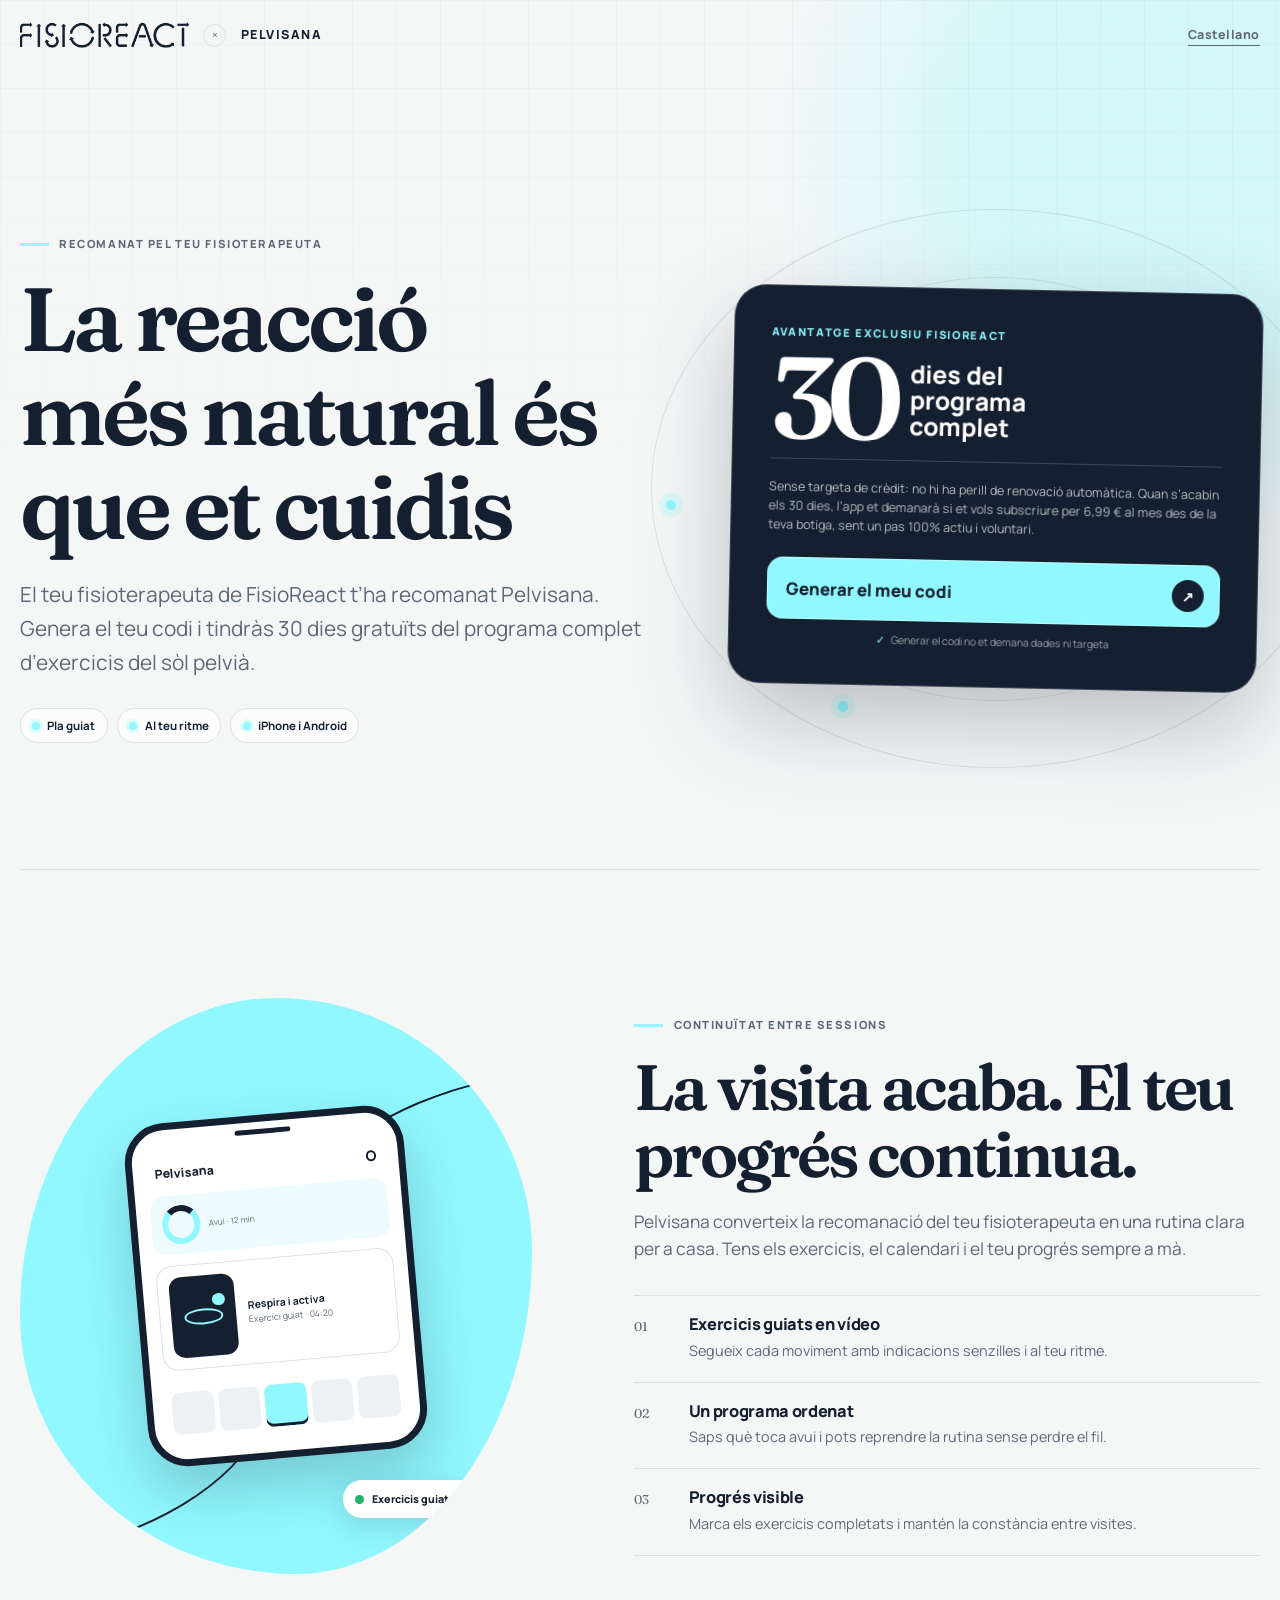
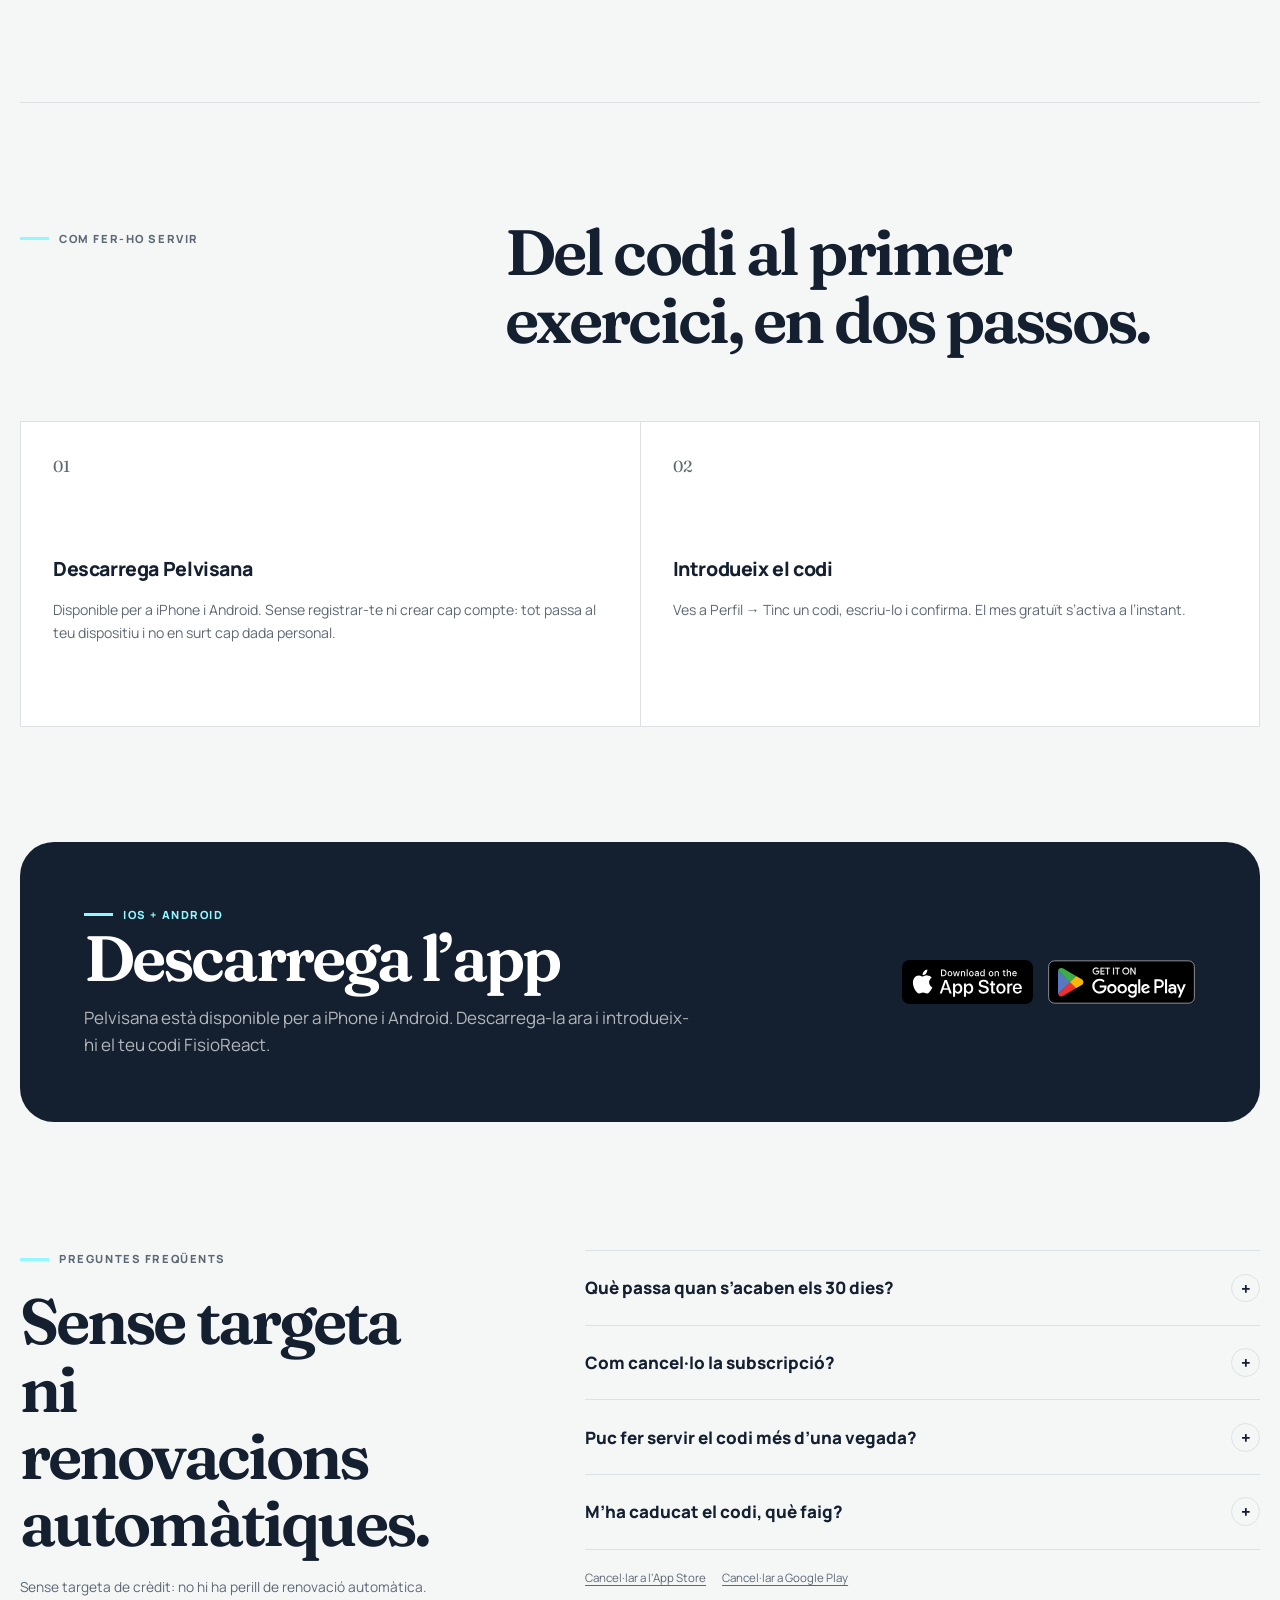
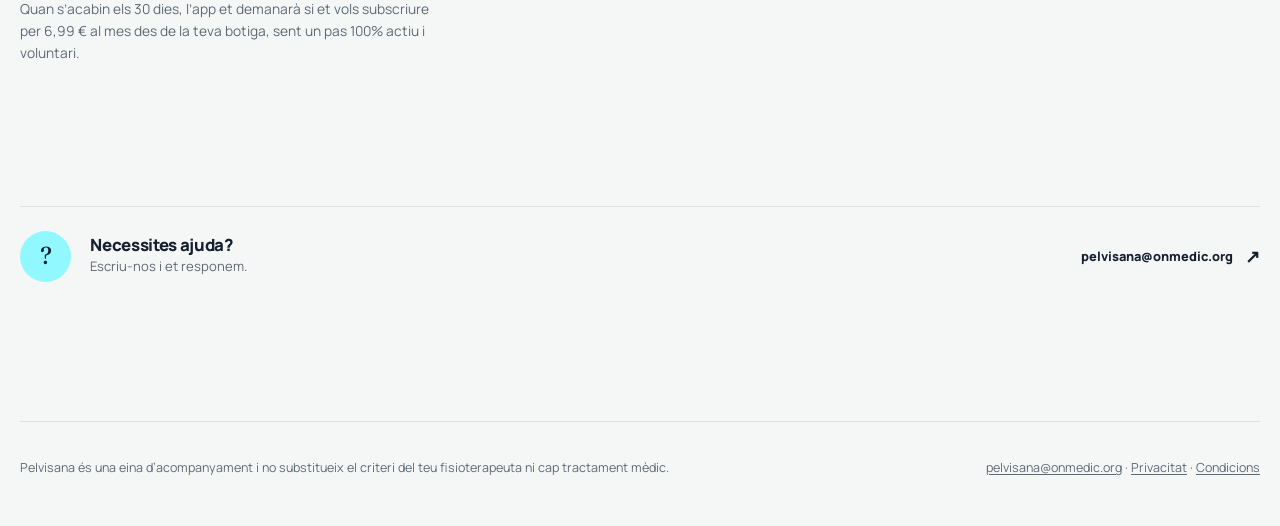
==== commit 00322c4a: "deploy: 2026-08-18 03:17:17" ====
--- a/index.html
+++ b/index.html
@@ -1 +1 @@
-<!DOCTYPE html><html data-critters-container lang=ca><head><meta charset=utf-8><meta content="width=device-width,initial-scale=1" name=viewport><title>Pelvisana per a pacients de FisioReact</title><meta content="Genera el teu codi i estrena Pelvisana amb 30 dies gratuïts, per recomanació del teu fisioterapeuta." name=description><meta content="noindex, nofollow" name=robots><meta content=light name=color-scheme><meta content=#141f2f name=theme-color><style>:root{--brand:#141f2f;--brand-hover:#111a28;--signal:#91f8ff;--background:#f5f7f7;--surface:#ffffff;--border:#dbe1e4;--text:#141f2f;--muted:#5e6875;--accent:#141f2f;--accent-contrast:#ffffff;--danger:#d90416;--radius:24px}</style><style>@font-face{font-family:Fraunces Variable;font-style:normal;font-display:swap;font-weight:100 900;src:url(/_astro/fraunces-vietnamese-wght-normal.CnvboYUG.woff2) format("woff2-variations");unicode-range:U+0102-0103,U+0110-0111,U+0128-0129,U+0168-0169,U+01A0-01A1,U+01AF-01B0,U+0300-0301,U+0303-0304,U+0308-0309,U+0323,U+0329,U+1EA0-1EF9,U+20AB}@font-face{font-family:Fraunces Variable;font-style:normal;font-display:swap;font-weight:100 900;src:url(/_astro/fraunces-latin-ext-wght-normal.Ca2vKHc0.woff2) format("woff2-variations");unicode-range:U+0100-02BA,U+02BD-02C5,U+02C7-02CC,U+02CE-02D7,U+02DD-02FF,U+0304,U+0308,U+0329,U+1D00-1DBF,U+1E00-1E9F,U+1EF2-1EFF,U+2020,U+20A0-20AB,U+20AD-20C0,U+2113,U+2C60-2C7F,U+A720-A7FF}@font-face{font-family:Fraunces Variable;font-style:normal;font-display:swap;font-weight:100 900;src:url(/_astro/fraunces-latin-wght-normal.ukD16Tqj.woff2) format("woff2-variations");unicode-range:U+0000-00FF,U+0131,U+0152-0153,U+02BB-02BC,U+02C6,U+02DA,U+02DC,U+0304,U+0308,U+0329,U+2000-206F,U+20AC,U+2122,U+2191,U+2193,U+2212,U+2215,U+FEFF,U+FFFD}@font-face{font-family:Manrope Variable;font-style:normal;font-display:swap;font-weight:200 800;src:url([data-uri]) format("woff2-variations");unicode-range:U+0460-052F,U+1C80-1C8A,U+20B4,U+2DE0-2DFF,U+A640-A69F,U+FE2E-FE2F}@font-face{font-family:Manrope Variable;font-style:normal;font-display:swap;font-weight:200 800;src:url(/_astro/manrope-cyrillic-wght-normal.Dvxsihut.woff2) format("woff2-variations");unicode-range:U+0301,U+0400-045F,U+0490-0491,U+04B0-04B1,U+2116}@font-face{font-family:Manrope Variable;font-style:normal;font-display:swap;font-weight:200 800;src:url(/_astro/manrope-greek-wght-normal.DL7QRZyv.woff2) format("woff2-variations");unicode-range:U+0370-0377,U+037A-037F,U+0384-038A,U+038C,U+038E-03A1,U+03A3-03FF}@font-face{font-family:Manrope Variable;font-style:normal;font-display:swap;font-weight:200 800;src:url(/_astro/manrope-vietnamese-wght-normal.usUDDRr7.woff2) format("woff2-variations");unicode-range:U+0102-0103,U+0110-0111,U+0128-0129,U+0168-0169,U+01A0-01A1,U+01AF-01B0,U+0300-0301,U+0303-0304,U+0308-0309,U+0323,U+0329,U+1EA0-1EF9,U+20AB}@font-face{font-family:Manrope Variable;font-style:normal;font-display:swap;font-weight:200 800;src:url(/_astro/manrope-latin-ext-wght-normal.Ch3YOpNY.woff2) format("woff2-variations");unicode-range:U+0100-02BA,U+02BD-02C5,U+02C7-02CC,U+02CE-02D7,U+02DD-02FF,U+0304,U+0308,U+0329,U+1D00-1DBF,U+1E00-1E9F,U+1EF2-1EFF,U+2020,U+20A0-20AB,U+20AD-20C0,U+2113,U+2C60-2C7F,U+A720-A7FF}@font-face{font-family:Manrope Variable;font-style:normal;font-display:swap;font-weight:200 800;src:url(/_astro/manrope-latin-wght-normal.DHIcAJRg.woff2) format("woff2-variations");unicode-range:U+0000-00FF,U+0131,U+0152-0153,U+02BB-02BC,U+02C6,U+02DA,U+02DC,U+0304,U+0308,U+0329,U+2000-206F,U+20AC,U+2122,U+2191,U+2193,U+2212,U+2215,U+FEFF,U+FFFD}:root{--brand:#141f2f;--brand-hover:#0b1421;--signal:#91f8ff;--background:#f5f7f7;--surface:#ffffff;--border:#dbe1e4;--text:#141f2f;--muted:#5e6875;--accent:#141f2f;--accent-contrast:#ffffff;--danger:#b42318;--radius:24px;--font-sans:"Manrope Variable","Avenir Next","Helvetica Neue",sans-serif;--font-display:"Fraunces Variable",Georgia,serif;--shadow:0 24px 70px rgb(20 31 47 / 10%)}*,:after,:before{box-sizing:border-box}html{scroll-behavior:smooth;-webkit-text-size-adjust:100%}body{min-width:320px;margin:0;background:radial-gradient(circle at 92% 4%,color-mix(in srgb,var(--signal) 34%,transparent) 0 12rem,transparent 26rem),var(--background);color:var(--text);font-family:var(--font-sans);font-size:17px;line-height:1.6;-webkit-font-smoothing:antialiased}body:before{position:fixed;inset:0;z-index:-1;background-image:linear-gradient(rgb(20 31 47 / 3%) 1px,transparent 1px),linear-gradient(90deg,rgb(20 31 47 / 3%) 1px,transparent 1px);background-size:44px 44px;content:"";mask-image:linear-gradient(to bottom,black,transparent 55%);pointer-events:none}a{color:inherit}button{font:inherit}a,button{-webkit-tap-highlight-color:transparent}.topbar,footer,main{width:min(100% - 2.5rem,78rem);margin-inline:auto}.topbar{display:flex;align-items:center;justify-content:space-between;gap:1.5rem;padding-block:1.4rem}.brand-lockup{display:flex;align-items:center;gap:.9rem;min-width:0}.brand-lockup img{display:block;width:auto;height:clamp(20px,3vw,26px)}.brand-lockup .collab-mark{display:grid;place-items:center;width:1.45rem;height:1.45rem;border:1px solid var(--border);border-radius:50%;color:var(--muted);font-size:.72rem}.brand-lockup .pelvisana-wordmark{font-size:.78rem;font-weight:800;letter-spacing:.12em;text-transform:uppercase;white-space:nowrap}.lang-link{border-bottom:1px solid currentColor;color:var(--muted);font-size:.78rem;font-weight:750;letter-spacing:.04em;text-decoration:none}main{padding-block:clamp(1rem,3vw,2.5rem) clamp(4rem,9vw,8rem)}h1,h2,h3{margin-top:0;color:var(--text);line-height:1.05;text-wrap:balance}h1,h2{font-family:var(--font-display);font-variation-settings:"SOFT" 50,"WONK" 1;font-weight:620;letter-spacing:-.045em}h3{font-size:1.02rem;font-weight:800;letter-spacing:-.02em}p{margin-top:0}.eyebrow{display:flex;align-items:center;gap:.65rem;margin:0 0 1.2rem;color:var(--muted);font-size:.7rem;font-weight:800;letter-spacing:.14em;text-transform:uppercase}.eyebrow:before{width:1.8rem;height:3px;background:var(--signal);content:""}footer{display:grid;grid-template-columns:1.5fr 1fr;gap:2rem;padding-block:2.25rem 3rem;border-top:1px solid var(--border);color:var(--muted);font-size:.78rem}footer p{margin:0}footer .footer-links{text-align:right}footer a{text-underline-offset:.2em}@media(max-width:700px){.topbar,footer,main{width:min(100% - 1.5rem,78rem)}.topbar{padding-block:1rem}.brand-lockup{gap:.55rem}.brand-lockup .pelvisana-wordmark{font-size:.65rem}footer{grid-template-columns:1fr;gap:1rem}footer .footer-links{text-align:left}}@media(prefers-reduced-motion:reduce){*,:after,:before{scroll-behavior:auto!important;animation:none!important;transition:none!important}}.generator[data-astro-cid-xj4i4xix]{margin-top:1.4rem}.generator[data-astro-cid-xj4i4xix]>button[data-astro-cid-xj4i4xix]{display:flex;align-items:center;justify-content:space-between;gap:1rem;width:100%;padding:.95rem 1rem .95rem 1.2rem;border:0;border-radius:1rem;background:var(--signal);color:var(--brand);font-weight:850;cursor:pointer;box-shadow:inset 0 0 0 1px #ffffff59;transition:background .2s ease,transform .2s ease}.generator[data-astro-cid-xj4i4xix]>button[data-astro-cid-xj4i4xix] i[data-astro-cid-xj4i4xix]{display:grid;place-items:center;width:2rem;height:2rem;border-radius:50%;background:var(--brand);color:#fff;font-size:.9rem;font-style:normal}.generator[data-astro-cid-xj4i4xix]>button[data-astro-cid-xj4i4xix]:hover:not([disabled]){background:#fff;transform:translateY(-2px)}.generator__privacy[data-astro-cid-xj4i4xix]{display:flex;align-items:center;justify-content:center;gap:.4rem;margin:.65rem 0 0;color:#ffffff94;font-size:.66rem}.generator__privacy[data-astro-cid-xj4i4xix] span[data-astro-cid-xj4i4xix]{color:var(--signal)}.result[data-astro-cid-xj4i4xix]{margin-top:1rem;padding:1rem;border:1px solid rgb(255 255 255 / 18%);border-radius:1.1rem;background:#ffffff14;text-align:center}.result__label[data-astro-cid-xj4i4xix]{margin:0 0 .2rem;color:var(--signal);font-size:.65rem;font-weight:800;letter-spacing:.12em;text-transform:uppercase}output[data-astro-cid-xj4i4xix]{display:block;margin-bottom:.7rem;color:#fff;font-family:SFMono-Regular,Consolas,monospace;font-size:clamp(2rem,10vw,3.1rem);font-weight:800;letter-spacing:.12em;line-height:1.2;overflow-wrap:anywhere;user-select:all}#copy[data-astro-cid-xj4i4xix]{padding:.45rem .85rem;border:1px solid rgb(255 255 255 / 28%);border-radius:999px;background:0 0;color:#fff;font-size:.72rem;font-weight:750;cursor:pointer}.result__meta[data-astro-cid-xj4i4xix]{margin:.7rem 0 0;color:#fff9;font-size:.66rem;line-height:1.45}.generator__error[data-astro-cid-xj4i4xix]{margin:.8rem 0 0;padding:.7rem .8rem;border-radius:.8rem;background:#fff1f0;color:#8f1d16;font-size:.76rem;line-height:1.45}.hero[data-astro-cid-bvv4u53t]{display:grid;grid-template-columns:minmax(0,1.08fr) minmax(22rem,.92fr);align-items:center;gap:clamp(2rem,7vw,7rem);min-height:min(760px,calc(100vh - 8rem));padding-block:clamp(2rem,7vw,6.5rem)}.hero__copy[data-astro-cid-bvv4u53t]{position:relative;z-index:1}.hero[data-astro-cid-bvv4u53t] h1[data-astro-cid-bvv4u53t]{max-width:11ch;margin-bottom:1.4rem;font-size:clamp(3.35rem,7vw,6.9rem)}.hero__lead[data-astro-cid-bvv4u53t]{max-width:43rem;margin-bottom:1.8rem;color:var(--muted);font-size:clamp(1.05rem,1.8vw,1.3rem);line-height:1.65}.benefits[data-astro-cid-bvv4u53t]{display:flex;flex-wrap:wrap;gap:.6rem;padding:0;margin:0;list-style:none}.benefits[data-astro-cid-bvv4u53t] li[data-astro-cid-bvv4u53t]{display:flex;align-items:center;gap:.45rem;padding:.45rem .7rem;border:1px solid var(--border);border-radius:999px;background:#ffffffa6;font-size:.72rem;font-weight:700}.benefits[data-astro-cid-bvv4u53t] li[data-astro-cid-bvv4u53t]:before{width:.5rem;height:.5rem;border-radius:50%;background:var(--signal);box-shadow:0 0 0 3px color-mix(in srgb,var(--signal) 30%,transparent);content:""}.hero__offer-wrap[data-astro-cid-bvv4u53t]{position:relative;isolation:isolate}.orbit[data-astro-cid-bvv4u53t]{position:absolute;inset:-5rem;z-index:-1;border:1px solid rgb(20 31 47 / 10%);border-radius:50%;animation:orbit-in 1.2s cubic-bezier(.2,.8,.2,1) both}.orbit[data-astro-cid-bvv4u53t]:after,.orbit[data-astro-cid-bvv4u53t]:before{position:absolute;border:1px solid rgb(20 31 47 / 8%);border-radius:50%;content:""}.orbit[data-astro-cid-bvv4u53t]:before{inset:12%}.orbit[data-astro-cid-bvv4u53t]:after{inset:25%}.orbit[data-astro-cid-bvv4u53t] span[data-astro-cid-bvv4u53t]{position:absolute;width:.65rem;height:.65rem;border-radius:50%;background:var(--signal);box-shadow:0 0 0 7px color-mix(in srgb,var(--signal) 24%,transparent)}.orbit[data-astro-cid-bvv4u53t] span[data-astro-cid-bvv4u53t]:first-child{top:18%;right:12%}.orbit[data-astro-cid-bvv4u53t] span[data-astro-cid-bvv4u53t]:nth-child(2){bottom:10%;left:27%}.orbit[data-astro-cid-bvv4u53t] span[data-astro-cid-bvv4u53t]:nth-child(3){top:52%;left:2%}.hero__offer[data-astro-cid-bvv4u53t]{padding:clamp(1.3rem,3.5vw,2.3rem);border:1px solid rgb(255 255 255 / 20%);border-radius:calc(var(--radius) + 8px);background:var(--brand);color:#fff;box-shadow:0 34px 90px #141f2f42;transform:rotate(1.2deg);animation:card-in .9s .15s cubic-bezier(.2,.8,.2,1) both}.offer__eyebrow[data-astro-cid-bvv4u53t]{margin:0 0 1rem;color:var(--signal);font-size:.69rem;font-weight:800;letter-spacing:.15em;text-transform:uppercase}.offer__headline[data-astro-cid-bvv4u53t]{display:flex;align-items:flex-end;gap:1rem;padding-bottom:1.3rem;border-bottom:1px solid rgb(255 255 255 / 18%)}.offer__headline[data-astro-cid-bvv4u53t] strong[data-astro-cid-bvv4u53t]{font-family:var(--font-display);font-size:clamp(4.8rem,9vw,7.5rem);font-weight:580;letter-spacing:-.08em;line-height:.7}.offer__headline[data-astro-cid-bvv4u53t] span[data-astro-cid-bvv4u53t]{max-width:7ch;font-size:clamp(1.1rem,2.2vw,1.55rem);font-weight:750;line-height:1.05}.offer__fine-print[data-astro-cid-bvv4u53t]{margin:1.1rem 0 0;color:#ffffffb3;font-size:.78rem;line-height:1.55}.continuity[data-astro-cid-bvv4u53t]{display:grid;grid-template-columns:minmax(21rem,.9fr) minmax(0,1.1fr);align-items:center;gap:clamp(3rem,8vw,8rem);padding-block:clamp(5rem,10vw,9rem);border-top:1px solid var(--border)}.continuity__visual[data-astro-cid-bvv4u53t]{position:relative;display:grid;place-items:center;min-height:36rem;border-radius:50% 50% 46% 54%/55% 44% 56% 45%;background:var(--signal);overflow:hidden}.phone[data-astro-cid-bvv4u53t]{position:relative;width:min(63%,17.5rem);padding:.9rem;border:7px solid var(--brand);border-radius:2.5rem;background:#fff;box-shadow:0 25px 55px #141f2f38;transform:rotate(-5deg)}.phone[data-astro-cid-bvv4u53t]:before{position:absolute;top:.45rem;left:50%;width:3.5rem;height:.28rem;border-radius:1rem;background:var(--brand);content:"";transform:translate(-50%)}.phone__top[data-astro-cid-bvv4u53t]{display:flex;align-items:center;justify-content:space-between;padding:1.2rem .45rem .8rem;color:var(--brand);font-size:.77rem;font-weight:850}.phone__top[data-astro-cid-bvv4u53t] i[data-astro-cid-bvv4u53t]{width:.65rem;height:.65rem;border:2px solid var(--brand);border-radius:50%}.phone__progress[data-astro-cid-bvv4u53t]{display:flex;align-items:center;gap:.55rem;padding:.65rem;border-radius:.85rem;background:#eefbfc;color:var(--muted);font-size:.62rem}.phone__progress[data-astro-cid-bvv4u53t] span[data-astro-cid-bvv4u53t]{width:2.4rem;height:2.4rem;border:6px solid var(--signal);border-top-color:var(--brand);border-radius:50%}.phone__exercise[data-astro-cid-bvv4u53t]{display:flex;gap:.75rem;align-items:center;margin:.7rem 0;padding:.65rem;border:1px solid var(--border);border-radius:1rem}.phone__figure[data-astro-cid-bvv4u53t]{display:grid;place-items:center;flex:0 0 4.1rem;height:5.1rem;border-radius:.75rem;background:var(--brand)}.phone__figure[data-astro-cid-bvv4u53t] i[data-astro-cid-bvv4u53t]{position:relative;width:2.4rem;height:1rem;border:2px solid var(--signal);border-radius:50%}.phone__figure[data-astro-cid-bvv4u53t] i[data-astro-cid-bvv4u53t]:after{position:absolute;right:-.3rem;top:-1rem;width:.8rem;height:.8rem;border-radius:50%;background:var(--signal);content:""}.phone__exercise[data-astro-cid-bvv4u53t] p[data-astro-cid-bvv4u53t]{display:grid;gap:.2rem;margin:0;font-size:.65rem;line-height:1.3}.phone__exercise[data-astro-cid-bvv4u53t] span[data-astro-cid-bvv4u53t]{color:var(--muted);font-size:.55rem}.phone__calendar[data-astro-cid-bvv4u53t]{display:grid;grid-template-columns:repeat(5,1fr);gap:.3rem;padding:.7rem .3rem}.phone__calendar[data-astro-cid-bvv4u53t] i[data-astro-cid-bvv4u53t]{aspect-ratio:1;border-radius:.45rem;background:#eef1f3}.phone__calendar[data-astro-cid-bvv4u53t] i[data-astro-cid-bvv4u53t].active{background:var(--signal);box-shadow:inset 0 -3px 0 var(--brand)}.visual-note[data-astro-cid-bvv4u53t]{position:absolute;right:1rem;bottom:3.5rem;display:flex;align-items:center;gap:.5rem;margin:0;padding:.65rem .8rem;border-radius:999px;background:#fff;box-shadow:0 10px 30px #141f2f24;font-size:.67rem;font-weight:800}.visual-note[data-astro-cid-bvv4u53t] span[data-astro-cid-bvv4u53t]{width:.55rem;height:.55rem;border-radius:50%;background:#23b26d}.movement-line[data-astro-cid-bvv4u53t]{position:absolute;width:70%;height:30%;border:2px solid rgb(20 31 47 / 16%);border-color:var(--brand) transparent transparent;border-radius:50%}.movement-line--one[data-astro-cid-bvv4u53t]{top:16%;right:-22%;transform:rotate(-20deg)}.movement-line--two[data-astro-cid-bvv4u53t]{bottom:6%;left:-21%;transform:rotate(160deg)}.continuity__copy[data-astro-cid-bvv4u53t] h2[data-astro-cid-bvv4u53t],.download[data-astro-cid-bvv4u53t] h2[data-astro-cid-bvv4u53t],.faq[data-astro-cid-bvv4u53t] h2[data-astro-cid-bvv4u53t],.section-heading[data-astro-cid-bvv4u53t] h2[data-astro-cid-bvv4u53t]{margin-bottom:1.25rem;font-size:clamp(2.5rem,5vw,4.7rem)}.section-lead[data-astro-cid-bvv4u53t]{max-width:40rem;color:var(--muted);font-size:1.08rem}.feature-list[data-astro-cid-bvv4u53t]{margin-top:2rem;border-top:1px solid var(--border)}.feature-list[data-astro-cid-bvv4u53t] article[data-astro-cid-bvv4u53t]{display:grid;grid-template-columns:2.4rem 1fr;gap:1rem;padding:1.25rem 0;border-bottom:1px solid var(--border)}.feature-list[data-astro-cid-bvv4u53t] article[data-astro-cid-bvv4u53t]>span[data-astro-cid-bvv4u53t]{color:var(--muted);font-family:var(--font-display);font-size:.8rem}.feature-list[data-astro-cid-bvv4u53t] h3[data-astro-cid-bvv4u53t]{margin-bottom:.35rem}.feature-list[data-astro-cid-bvv4u53t] p[data-astro-cid-bvv4u53t]{margin:0;color:var(--muted);font-size:.9rem}.how[data-astro-cid-bvv4u53t]{padding-block:clamp(5rem,9vw,8rem);border-top:1px solid var(--border)}.section-heading[data-astro-cid-bvv4u53t]{display:grid;grid-template-columns:.75fr 1.25fr;align-items:start;gap:2rem;margin-bottom:3rem}.section-heading[data-astro-cid-bvv4u53t] .eyebrow[data-astro-cid-bvv4u53t]{margin-top:.7rem}.steps[data-astro-cid-bvv4u53t]{display:grid;grid-template-columns:repeat(auto-fit,minmax(280px,1fr));gap:1px;padding:1px;margin:0;background:var(--border);list-style:none}.steps[data-astro-cid-bvv4u53t] li[data-astro-cid-bvv4u53t]{min-height:19rem;padding:clamp(1.3rem,3vw,2rem);background:var(--surface);transition:transform .25s ease,background .25s ease}.steps[data-astro-cid-bvv4u53t] li[data-astro-cid-bvv4u53t]:hover{position:relative;z-index:1;background:var(--signal);transform:translateY(-7px)}.step-number[data-astro-cid-bvv4u53t]{display:block;margin-bottom:5rem;color:var(--muted);font-family:var(--font-display);font-size:1rem}.steps[data-astro-cid-bvv4u53t] h3[data-astro-cid-bvv4u53t]{font-size:1.22rem}.steps[data-astro-cid-bvv4u53t] p[data-astro-cid-bvv4u53t]{margin:0;color:var(--muted);font-size:.88rem}.steps[data-astro-cid-bvv4u53t] li[data-astro-cid-bvv4u53t]:hover .step-number[data-astro-cid-bvv4u53t],.steps[data-astro-cid-bvv4u53t] li[data-astro-cid-bvv4u53t]:hover p[data-astro-cid-bvv4u53t]{color:color-mix(in srgb,var(--brand) 72%,transparent)}.download[data-astro-cid-bvv4u53t]{display:grid;grid-template-columns:1fr auto;align-items:center;gap:3rem;padding:clamp(2rem,5vw,4rem);border-radius:calc(var(--radius) + 10px);background:var(--brand);color:#fff;overflow:hidden}.download[data-astro-cid-bvv4u53t] h2[data-astro-cid-bvv4u53t]{max-width:12ch;margin-bottom:.8rem;color:#fff}.download[data-astro-cid-bvv4u53t] .eyebrow[data-astro-cid-bvv4u53t]{color:var(--signal)}.download[data-astro-cid-bvv4u53t] p[data-astro-cid-bvv4u53t]{max-width:38rem;margin:0;color:#ffffffad}.store-links[data-astro-cid-bvv4u53t]{display:grid;gap:.65rem}.store-link[data-astro-cid-bvv4u53t]{display:flex;align-items:center;gap:.8rem;min-width:13.5rem;padding:.7rem 1rem;border:1px solid rgb(255 255 255 / 20%);border-radius:1rem;background:#fff;color:var(--brand);text-decoration:none;transition:transform .2s ease}.store-link[data-astro-cid-bvv4u53t]:hover{transform:translate(-5px)}.store-link[data-astro-cid-bvv4u53t] span[data-astro-cid-bvv4u53t]:last-child{display:grid}.store-link[data-astro-cid-bvv4u53t] small[data-astro-cid-bvv4u53t]{font-size:.56rem;line-height:1;text-transform:uppercase}.store-link[data-astro-cid-bvv4u53t] strong[data-astro-cid-bvv4u53t]{font-size:1rem}.store-icon[data-astro-cid-bvv4u53t]{display:grid;place-items:center;width:1.8rem;height:1.8rem}.store-icon--apple[data-astro-cid-bvv4u53t]{border:1px solid var(--brand);border-radius:.55rem;font-size:.86rem;font-weight:900}.store-icon--play[data-astro-cid-bvv4u53t]{width:0;height:0;margin-inline:.35rem;border-top:.8rem solid transparent;border-bottom:.8rem solid transparent;border-left:1.35rem solid var(--brand)}.faq[data-astro-cid-bvv4u53t]{display:grid;grid-template-columns:.8fr 1.2fr;gap:clamp(3rem,9vw,9rem);padding-block:clamp(6rem,10vw,9rem)}.faq__intro[data-astro-cid-bvv4u53t]{position:sticky;top:2rem;align-self:start}.faq__intro[data-astro-cid-bvv4u53t] h2[data-astro-cid-bvv4u53t]{max-width:9ch}.faq__intro[data-astro-cid-bvv4u53t]>p[data-astro-cid-bvv4u53t]:last-child{max-width:26rem;color:var(--muted);font-size:.86rem}.faq__items[data-astro-cid-bvv4u53t]{border-top:1px solid var(--border)}details[data-astro-cid-bvv4u53t]{border-bottom:1px solid var(--border)}summary[data-astro-cid-bvv4u53t]{display:flex;align-items:center;justify-content:space-between;gap:1rem;padding:1.4rem 0;cursor:pointer;font-weight:800;list-style:none}summary[data-astro-cid-bvv4u53t]::-webkit-details-marker{display:none}summary[data-astro-cid-bvv4u53t] span[data-astro-cid-bvv4u53t]{display:grid;place-items:center;flex:0 0 1.8rem;height:1.8rem;border:1px solid var(--border);border-radius:50%;transition:transform .2s ease}details[data-astro-cid-bvv4u53t] p[data-astro-cid-bvv4u53t]{max-width:42rem;margin:-.5rem 0 1.4rem;color:var(--muted);font-size:.92rem}.cancel-links[data-astro-cid-bvv4u53t]{display:flex;flex-wrap:wrap;gap:1rem;padding-top:1.2rem}.cancel-links[data-astro-cid-bvv4u53t] a[data-astro-cid-bvv4u53t]{color:var(--muted);font-size:.72rem;text-underline-offset:.2rem}.support[data-astro-cid-bvv4u53t]{display:grid;grid-template-columns:auto 1fr auto;align-items:center;gap:1.2rem;padding:1.5rem 0;border-top:1px solid var(--border)}.support__mark[data-astro-cid-bvv4u53t]{display:grid;place-items:center;width:3.2rem;height:3.2rem;border-radius:50%;background:var(--signal);font-family:var(--font-display);font-size:1.5rem}.support[data-astro-cid-bvv4u53t] h2[data-astro-cid-bvv4u53t]{margin:0 0 .2rem;font-family:var(--font-sans);font-size:1.05rem;font-weight:850;letter-spacing:-.02em}.support[data-astro-cid-bvv4u53t] p[data-astro-cid-bvv4u53t]{margin:0;color:var(--muted);font-size:.82rem}.support[data-astro-cid-bvv4u53t]>a[data-astro-cid-bvv4u53t]{display:flex;align-items:center;gap:.75rem;font-size:.8rem;font-weight:800;text-decoration:none}.support[data-astro-cid-bvv4u53t]>a[data-astro-cid-bvv4u53t] span[data-astro-cid-bvv4u53t]{font-size:1.1rem}@keyframes card-in{0%{opacity:0;transform:translateY(2rem) rotate(4deg)}to{opacity:1;transform:rotate(1.2deg)}}@keyframes orbit-in{0%{opacity:0;transform:scale(.75)}to{opacity:1;transform:scale(1)}}@media(max-width:980px){.hero[data-astro-cid-bvv4u53t]{grid-template-columns:1fr;min-height:auto}.hero__copy[data-astro-cid-bvv4u53t]{max-width:50rem}.hero[data-astro-cid-bvv4u53t] h1[data-astro-cid-bvv4u53t]{max-width:12ch}.hero__offer-wrap[data-astro-cid-bvv4u53t]{width:min(100%,35rem);margin-inline:auto}.continuity[data-astro-cid-bvv4u53t]{grid-template-columns:1fr}.continuity__visual[data-astro-cid-bvv4u53t]{width:min(100%,36rem);margin-inline:auto}.section-heading[data-astro-cid-bvv4u53t]{grid-template-columns:1fr}.section-heading[data-astro-cid-bvv4u53t] .eyebrow[data-astro-cid-bvv4u53t]{margin-top:0}.download[data-astro-cid-bvv4u53t]{grid-template-columns:1fr}.store-links[data-astro-cid-bvv4u53t]{grid-template-columns:repeat(2,minmax(0,1fr))}.faq[data-astro-cid-bvv4u53t]{grid-template-columns:1fr}.faq__intro[data-astro-cid-bvv4u53t]{position:static}.faq__intro[data-astro-cid-bvv4u53t] h2[data-astro-cid-bvv4u53t]{max-width:12ch}}@media(max-width:700px){.hero[data-astro-cid-bvv4u53t]{padding-top:2.3rem}.hero[data-astro-cid-bvv4u53t] h1[data-astro-cid-bvv4u53t]{font-size:clamp(3.15rem,16vw,4.8rem)}.hero__offer[data-astro-cid-bvv4u53t]{transform:none}.orbit[data-astro-cid-bvv4u53t]{inset:-2rem}.offer__headline[data-astro-cid-bvv4u53t] strong[data-astro-cid-bvv4u53t]{font-size:5.5rem}.continuity__visual[data-astro-cid-bvv4u53t]{min-height:30rem}.steps[data-astro-cid-bvv4u53t]{grid-template-columns:1fr}.steps[data-astro-cid-bvv4u53t] li[data-astro-cid-bvv4u53t]{min-height:auto}.step-number[data-astro-cid-bvv4u53t]{margin-bottom:2.5rem}.store-links[data-astro-cid-bvv4u53t]{grid-template-columns:1fr}.store-link[data-astro-cid-bvv4u53t]{min-width:0}.support[data-astro-cid-bvv4u53t]{grid-template-columns:auto 1fr}.support[data-astro-cid-bvv4u53t]>a[data-astro-cid-bvv4u53t]{grid-column:2}.download[data-astro-cid-bvv4u53t]{padding:1.5rem}.faq[data-astro-cid-bvv4u53t]{padding-bottom:5rem}}</style><link href=/_astro/index.bY2s-1t1.css rel=stylesheet media=print onload="this.media=&#34;all&#34;"><noscript><link href=/_astro/index.bY2s-1t1.css rel=stylesheet></noscript><link href=/_astro/index.QGpbORim.css rel=stylesheet media=print onload="this.media=&#34;all&#34;"><noscript><link href=/_astro/index.QGpbORim.css rel=stylesheet></noscript></head><body><header class=topbar><div class=brand-lockup aria-label="FisioReact amb Pelvisana"><img alt=FisioReact height=45 src=/img/fisioreact-logo.png width=292> <span aria-hidden=true class=collab-mark>×</span> <span class=pelvisana-wordmark>Pelvisana</span></div><a href=/es/ class=lang-link hreflang=es>Castellano</a></header><main class=wide><section class=hero aria-labelledby=hero-title data-astro-cid-bvv4u53t><div data-astro-cid-bvv4u53t class=hero__copy><p data-astro-cid-bvv4u53t class=eyebrow>Recomanat pel teu fisioterapeuta</p><h1 data-astro-cid-bvv4u53t id=hero-title>La reacció més natural és que et cuidis</h1><p data-astro-cid-bvv4u53t class=hero__lead>El teu fisioterapeuta de FisioReact t’ha recomanat Pelvisana. Genera el teu codi i tindràs 30 dies gratuïts del programa complet d’exercicis del sòl pelvià.</p><ul aria-label="Continuïtat entre sessions" class=benefits data-astro-cid-bvv4u53t><li data-astro-cid-bvv4u53t>Pla guiat</li><li data-astro-cid-bvv4u53t>Al teu ritme</li><li data-astro-cid-bvv4u53t>iPhone i Android</li></ul></div><div data-astro-cid-bvv4u53t class=hero__offer-wrap><div data-astro-cid-bvv4u53t class=orbit aria-hidden=true><span data-astro-cid-bvv4u53t></span><span data-astro-cid-bvv4u53t></span><span data-astro-cid-bvv4u53t></span></div><article data-astro-cid-bvv4u53t class=hero__offer><p data-astro-cid-bvv4u53t class=offer__eyebrow>Avantatge exclusiu FisioReact</p><div data-astro-cid-bvv4u53t class=offer__headline><strong data-astro-cid-bvv4u53t>30</strong> <span data-astro-cid-bvv4u53t>dies del programa complet</span></div><p data-astro-cid-bvv4u53t class=offer__fine-print>Sense targeta de crèdit: no hi ha perill de renovació automàtica. Quan s’acabin els 30 dies, l’app et demanarà si et vols subscriure per 6,99 € al mes des de la teva botiga, sent un pas 100% actiu i voluntari.</p><section class=generator aria-label="Generar el meu codi" data-astro-cid-xj4i4xix><button data-astro-cid-xj4i4xix data-label="Generar el meu codi" id=generate type=button data-busy=Generant…><span data-astro-cid-xj4i4xix>Generar el meu codi</span><i aria-hidden=true data-astro-cid-xj4i4xix>↗</i></button><p class=generator__privacy data-astro-cid-xj4i4xix><span aria-hidden=true data-astro-cid-xj4i4xix>✓</span>Generar el codi no et demana dades ni targeta</p><div class=result data-astro-cid-xj4i4xix hidden id=result><p class=result__label data-astro-cid-xj4i4xix>El teu codi</p><output aria-live=polite data-astro-cid-xj4i4xix id=code></output><button data-astro-cid-xj4i4xix data-label=Copiar id=copy type=button data-done=Copiat>Copiar</button><p class=result__meta data-astro-cid-xj4i4xix id=validity></p><p class=result__meta data-astro-cid-xj4i4xix>Apunta’l abans de tancar la pàgina. Si el perds, en pots generar un altre.</p></div><p class=generator__error data-astro-cid-xj4i4xix id=error hidden role=alert></p></section><script>!function(){const e={daily_limit_reached:"Avui ja s’han generat tots els codis disponibles. Torna-ho a provar demà o parla amb el teu fisioterapeuta.",ip_limit_reached:"Has generat massa codis des d’aquesta connexió. Torna-ho a provar demà.",uid_limit_reached:"El teu compte ja ha generat massa codis avui. Torna-ho a provar demà.",inventory_exhausted:"Ara mateix no queden codis disponibles. Avisa el teu fisioterapeuta, ho resoldrem de seguida.",issuance_disabled:"Aquesta campanya no permet generar codis des del web.",inactive:"La campanya encara no està activa. Torna-ho a provar més tard.",not_started:"La campanya encara no ha començat.",expired:"Aquesta campanya ja ha finalitzat.",network:"No hem pogut connectar. Comprova la connexió i torna-ho a provar.",unknown:"Alguna cosa no ha anat bé. Torna-ho a provar d’aquí a un moment."};!function(){const t=document.getElementById("generate"),a=document.getElementById("result"),n=document.getElementById("code"),o=document.getElementById("validity"),i=document.getElementById("error"),r=document.getElementById("copy");if(!(t&&a&&n&&o&&i&&r))return;const d=t=>{i.textContent=e[t]||e.unknown,i.hidden=!1};t.addEventListener("click",async()=>{i.hidden=!0,t.disabled=!0,t.setAttribute("aria-busy","true");const e=t.querySelector("span");e&&(e.textContent=t.dataset.busy);try{const e=await fetch("https://us-central1-pelvisana-f9e68.cloudfunctions.net/issuePartnerCode",{method:"POST",headers:{"Content-Type":"application/json"},body:JSON.stringify({data:{campaignId:"fisioreact-2026"}})}),i=await e.json().catch(()=>null);if(!e.ok||!i||i.error)return void d(i?.error?.details?.reason??"unknown");const r=i.result?.code;if(!r)return void d("unknown");n.textContent=r;const s=i.result?.expiresAt;if(s){const e=new Date(s).toLocaleDateString("ca",{day:"numeric",month:"long",year:"numeric"});o.textContent="Vàlid fins al %s".replace("%s",e),o.hidden=!1}else o.hidden=!0;a.hidden=!1,t.hidden=!0}catch{d("network")}finally{t.disabled=!1,t.removeAttribute("aria-busy"),e&&(e.textContent=t.dataset.label)}}),r.addEventListener("click",async()=>{try{await navigator.clipboard.writeText(n.textContent||""),r.textContent=r.dataset.done,setTimeout(()=>{r.textContent=r.dataset.label},2e3)}catch{}})}()}()</script></article></div></section><section class=continuity aria-labelledby=continuity-title data-astro-cid-bvv4u53t><div data-astro-cid-bvv4u53t class=continuity__visual aria-hidden=true><div data-astro-cid-bvv4u53t class="movement-line movement-line--one"></div><div data-astro-cid-bvv4u53t class="movement-line movement-line--two"></div><div data-astro-cid-bvv4u53t class=phone><div data-astro-cid-bvv4u53t class=phone__top><span data-astro-cid-bvv4u53t>Pelvisana</span><i data-astro-cid-bvv4u53t></i></div><div data-astro-cid-bvv4u53t class=phone__progress><span data-astro-cid-bvv4u53t></span><small data-astro-cid-bvv4u53t>Avui · 12 min</small></div><div data-astro-cid-bvv4u53t class=phone__exercise><div data-astro-cid-bvv4u53t class=phone__figure><i data-astro-cid-bvv4u53t></i></div><p data-astro-cid-bvv4u53t><strong data-astro-cid-bvv4u53t>Respira i activa</strong><span data-astro-cid-bvv4u53t>Exercici guiat · 04:20</span></p></div><div data-astro-cid-bvv4u53t class=phone__calendar><i data-astro-cid-bvv4u53t></i><i data-astro-cid-bvv4u53t></i><i data-astro-cid-bvv4u53t class=active></i><i data-astro-cid-bvv4u53t></i><i data-astro-cid-bvv4u53t></i></div></div><p data-astro-cid-bvv4u53t class=visual-note><span data-astro-cid-bvv4u53t></span>Exercicis guiats en vídeo</p></div><div data-astro-cid-bvv4u53t class=continuity__copy><p data-astro-cid-bvv4u53t class=eyebrow>Continuïtat entre sessions</p><h2 data-astro-cid-bvv4u53t id=continuity-title>La visita acaba. El teu progrés continua.</h2><p data-astro-cid-bvv4u53t class=section-lead>Pelvisana converteix la recomanació del teu fisioterapeuta en una rutina clara per a casa. Tens els exercicis, el calendari i el teu progrés sempre a mà.</p><div data-astro-cid-bvv4u53t class=feature-list><article data-astro-cid-bvv4u53t><span data-astro-cid-bvv4u53t aria-hidden=true>01</span><div data-astro-cid-bvv4u53t><h3 data-astro-cid-bvv4u53t>Exercicis guiats en vídeo</h3><p data-astro-cid-bvv4u53t>Segueix cada moviment amb indicacions senzilles i al teu ritme.</p></div></article><article data-astro-cid-bvv4u53t><span data-astro-cid-bvv4u53t aria-hidden=true>02</span><div data-astro-cid-bvv4u53t><h3 data-astro-cid-bvv4u53t>Un programa ordenat</h3><p data-astro-cid-bvv4u53t>Saps què toca avui i pots reprendre la rutina sense perdre el fil.</p></div></article><article data-astro-cid-bvv4u53t><span data-astro-cid-bvv4u53t aria-hidden=true>03</span><div data-astro-cid-bvv4u53t><h3 data-astro-cid-bvv4u53t>Progrés visible</h3><p data-astro-cid-bvv4u53t>Marca els exercicis completats i mantén la constància entre visites.</p></div></article></div></div></section><section class=how aria-labelledby=steps-title data-astro-cid-bvv4u53t><div data-astro-cid-bvv4u53t class=section-heading><p data-astro-cid-bvv4u53t class=eyebrow>Com fer-ho servir</p><h2 data-astro-cid-bvv4u53t id=steps-title>Del codi al primer exercici, en dos passos.</h2></div><ol class=steps data-astro-cid-bvv4u53t><li data-astro-cid-bvv4u53t><span data-astro-cid-bvv4u53t aria-hidden=true class=step-number>01</span><div data-astro-cid-bvv4u53t><h3 data-astro-cid-bvv4u53t>Descarrega Pelvisana</h3><p data-astro-cid-bvv4u53t>Disponible per a iPhone i Android. Sense registrar-te ni crear cap compte: tot passa al teu dispositiu i no en surt cap dada personal.</p></div></li><li data-astro-cid-bvv4u53t><span data-astro-cid-bvv4u53t aria-hidden=true class=step-number>02</span><div data-astro-cid-bvv4u53t><h3 data-astro-cid-bvv4u53t>Introdueix el codi</h3><p data-astro-cid-bvv4u53t>Ves a Perfil → Tinc un codi, escriu-lo i confirma. El mes gratuït s’activa a l’instant.</p></div></li></ol></section><section class=download aria-labelledby=download-title data-astro-cid-bvv4u53t><div data-astro-cid-bvv4u53t><p data-astro-cid-bvv4u53t class=eyebrow>iOS + Android</p><h2 data-astro-cid-bvv4u53t id=download-title>Descarrega l’app</h2><p data-astro-cid-bvv4u53t>Pelvisana està disponible per a iPhone i Android. Descarrega-la ara i introdueix-hi el teu codi FisioReact.</p></div><div data-astro-cid-bvv4u53t class=store-links><a href=https://apps.apple.com/app/id6477601662 data-astro-cid-bvv4u53t rel=noopener class=store-link><span data-astro-cid-bvv4u53t aria-hidden=true class="store-icon store-icon--apple">A</span> <span data-astro-cid-bvv4u53t><small data-astro-cid-bvv4u53t>Descarrega a</small><strong data-astro-cid-bvv4u53t>App Store</strong></span> </a><a href="https://play.google.com/store/apps/details?id=com.alarno.pelvisana" data-astro-cid-bvv4u53t rel=noopener class=store-link><span data-astro-cid-bvv4u53t aria-hidden=true class="store-icon store-icon--play"></span> <span data-astro-cid-bvv4u53t><small data-astro-cid-bvv4u53t>Disponible a</small><strong data-astro-cid-bvv4u53t>Google Play</strong></span></a></div></section><section class=faq aria-labelledby=faq-title data-astro-cid-bvv4u53t><div data-astro-cid-bvv4u53t class=faq__intro><p data-astro-cid-bvv4u53t class=eyebrow>Preguntes freqüents</p><h2 data-astro-cid-bvv4u53t id=faq-title>Sense targeta ni renovacions automàtiques.</h2><p data-astro-cid-bvv4u53t>Sense targeta de crèdit: no hi ha perill de renovació automàtica. Quan s’acabin els 30 dies, l’app et demanarà si et vols subscriure per 6,99 € al mes des de la teva botiga, sent un pas 100% actiu i voluntari.</p></div><div data-astro-cid-bvv4u53t class=faq__items><details data-astro-cid-bvv4u53t><summary data-astro-cid-bvv4u53t>Què passa quan s’acaben els 30 dies? <span data-astro-cid-bvv4u53t aria-hidden=true>+</span></summary><p data-astro-cid-bvv4u53t>No hi ha cap renovació automàtica ni cap cobrament imprevist. Com que no et demanem cap targeta de crèdit, res es renova sol. Quan acabi la prova, l’app et demanarà si et vols subscriure (6,99 €/mes) des de la teva botiga oficial i tu decidiràs si fas el pas.</p></details><details data-astro-cid-bvv4u53t><summary data-astro-cid-bvv4u53t>Com cancel·lo la subscripció? <span data-astro-cid-bvv4u53t aria-hidden=true>+</span></summary><p data-astro-cid-bvv4u53t>Durant els 30 dies gratuïts no cal cancel·lar res perquè no hi ha cap subscripció activa ni dades bancàries. Si més endavant tries subscriure’t de manera activa, podràs cancel·lar quan vulguis amb un sol clic des de la teva botiga d’aplicacions.</p></details><details data-astro-cid-bvv4u53t><summary data-astro-cid-bvv4u53t>Puc fer servir el codi més d’una vegada? <span data-astro-cid-bvv4u53t aria-hidden=true>+</span></summary><p data-astro-cid-bvv4u53t>No. Cada codi serveix per a un sol dispositiu. Si hi ha cap incidència, demana un codi nou en aquesta pàgina o contacta amb nosaltres.</p></details><details data-astro-cid-bvv4u53t><summary data-astro-cid-bvv4u53t>M’ha caducat el codi, què faig? <span data-astro-cid-bvv4u53t aria-hidden=true>+</span></summary><p data-astro-cid-bvv4u53t>Genera’n un de nou en aquesta mateixa pàgina. Els codis caduquen a les dues setmanes per seguretat.</p></details><div data-astro-cid-bvv4u53t class=cancel-links><a href=https://apps.apple.com/account/subscriptions data-astro-cid-bvv4u53t rel=noopener>Cancel·lar a l’App Store</a> <a href=https://play.google.com/store/account/subscriptions data-astro-cid-bvv4u53t rel=noopener>Cancel·lar a Google Play</a></div></div></section><section class=support aria-labelledby=support-title data-astro-cid-bvv4u53t><div data-astro-cid-bvv4u53t class=support__mark aria-hidden=true>?</div><div data-astro-cid-bvv4u53t><h2 data-astro-cid-bvv4u53t id=support-title>Necessites ajuda?</h2><p data-astro-cid-bvv4u53t>Escriu-nos i et responem.</p></div><a href=mailto:pelvisana@onmedic.org data-astro-cid-bvv4u53t>pelvisana@onmedic.org<span data-astro-cid-bvv4u53t aria-hidden=true>↗</span></a></section></main><footer><p>Pelvisana és una eina d’acompanyament i no substitueix el criteri del teu fisioterapeuta ni cap tractament mèdic.</p><p class=footer-links><a href=mailto:pelvisana@onmedic.org>pelvisana@onmedic.org</a> · <a href=https://www.pelvisana.com/privacy/ >Privacitat</a> · <a href=https://www.pelvisana.com/terms/ >Condicions</a></p></footer></body></html>+<!DOCTYPE html><html data-critters-container lang=ca><head><meta charset=utf-8><meta content="width=device-width,initial-scale=1" name=viewport><title>Pelvisana per a pacients de FisioReact</title><meta content="Genera el teu codi i estrena Pelvisana amb 30 dies gratuïts, per recomanació del teu fisioterapeuta." name=description><meta content="noindex, nofollow" name=robots><meta content=light name=color-scheme><meta content=#141f2f name=theme-color><style>:root{--brand:#141f2f;--brand-hover:#111a28;--signal:#91f8ff;--background:#f5f7f7;--surface:#ffffff;--border:#dbe1e4;--text:#141f2f;--muted:#5e6875;--accent:#141f2f;--accent-contrast:#ffffff;--danger:#d90416;--radius:24px}</style><style>@font-face{font-family:Fraunces Variable;font-style:normal;font-display:swap;font-weight:100 900;src:url(/_astro/fraunces-vietnamese-wght-normal.CnvboYUG.woff2) format("woff2-variations");unicode-range:U+0102-0103,U+0110-0111,U+0128-0129,U+0168-0169,U+01A0-01A1,U+01AF-01B0,U+0300-0301,U+0303-0304,U+0308-0309,U+0323,U+0329,U+1EA0-1EF9,U+20AB}@font-face{font-family:Fraunces Variable;font-style:normal;font-display:swap;font-weight:100 900;src:url(/_astro/fraunces-latin-ext-wght-normal.Ca2vKHc0.woff2) format("woff2-variations");unicode-range:U+0100-02BA,U+02BD-02C5,U+02C7-02CC,U+02CE-02D7,U+02DD-02FF,U+0304,U+0308,U+0329,U+1D00-1DBF,U+1E00-1E9F,U+1EF2-1EFF,U+2020,U+20A0-20AB,U+20AD-20C0,U+2113,U+2C60-2C7F,U+A720-A7FF}@font-face{font-family:Fraunces Variable;font-style:normal;font-display:swap;font-weight:100 900;src:url(/_astro/fraunces-latin-wght-normal.ukD16Tqj.woff2) format("woff2-variations");unicode-range:U+0000-00FF,U+0131,U+0152-0153,U+02BB-02BC,U+02C6,U+02DA,U+02DC,U+0304,U+0308,U+0329,U+2000-206F,U+20AC,U+2122,U+2191,U+2193,U+2212,U+2215,U+FEFF,U+FFFD}@font-face{font-family:Manrope Variable;font-style:normal;font-display:swap;font-weight:200 800;src:url([data-uri]) format("woff2-variations");unicode-range:U+0460-052F,U+1C80-1C8A,U+20B4,U+2DE0-2DFF,U+A640-A69F,U+FE2E-FE2F}@font-face{font-family:Manrope Variable;font-style:normal;font-display:swap;font-weight:200 800;src:url(/_astro/manrope-cyrillic-wght-normal.Dvxsihut.woff2) format("woff2-variations");unicode-range:U+0301,U+0400-045F,U+0490-0491,U+04B0-04B1,U+2116}@font-face{font-family:Manrope Variable;font-style:normal;font-display:swap;font-weight:200 800;src:url(/_astro/manrope-greek-wght-normal.DL7QRZyv.woff2) format("woff2-variations");unicode-range:U+0370-0377,U+037A-037F,U+0384-038A,U+038C,U+038E-03A1,U+03A3-03FF}@font-face{font-family:Manrope Variable;font-style:normal;font-display:swap;font-weight:200 800;src:url(/_astro/manrope-vietnamese-wght-normal.usUDDRr7.woff2) format("woff2-variations");unicode-range:U+0102-0103,U+0110-0111,U+0128-0129,U+0168-0169,U+01A0-01A1,U+01AF-01B0,U+0300-0301,U+0303-0304,U+0308-0309,U+0323,U+0329,U+1EA0-1EF9,U+20AB}@font-face{font-family:Manrope Variable;font-style:normal;font-display:swap;font-weight:200 800;src:url(/_astro/manrope-latin-ext-wght-normal.Ch3YOpNY.woff2) format("woff2-variations");unicode-range:U+0100-02BA,U+02BD-02C5,U+02C7-02CC,U+02CE-02D7,U+02DD-02FF,U+0304,U+0308,U+0329,U+1D00-1DBF,U+1E00-1E9F,U+1EF2-1EFF,U+2020,U+20A0-20AB,U+20AD-20C0,U+2113,U+2C60-2C7F,U+A720-A7FF}@font-face{font-family:Manrope Variable;font-style:normal;font-display:swap;font-weight:200 800;src:url(/_astro/manrope-latin-wght-normal.DHIcAJRg.woff2) format("woff2-variations");unicode-range:U+0000-00FF,U+0131,U+0152-0153,U+02BB-02BC,U+02C6,U+02DA,U+02DC,U+0304,U+0308,U+0329,U+2000-206F,U+20AC,U+2122,U+2191,U+2193,U+2212,U+2215,U+FEFF,U+FFFD}:root{--brand:#141f2f;--brand-hover:#0b1421;--signal:#91f8ff;--background:#f5f7f7;--surface:#ffffff;--border:#dbe1e4;--text:#141f2f;--muted:#5e6875;--accent:#141f2f;--accent-contrast:#ffffff;--danger:#b42318;--radius:24px;--font-sans:"Manrope Variable","Avenir Next","Helvetica Neue",sans-serif;--font-display:"Fraunces Variable",Georgia,serif;--shadow:0 24px 70px rgb(20 31 47 / 10%)}*,:after,:before{box-sizing:border-box}html{scroll-behavior:smooth;-webkit-text-size-adjust:100%}body{min-width:320px;margin:0;background:radial-gradient(circle at 92% 4%,color-mix(in srgb,var(--signal) 34%,transparent) 0 12rem,transparent 26rem),var(--background);color:var(--text);font-family:var(--font-sans);font-size:17px;line-height:1.6;-webkit-font-smoothing:antialiased}body:before{position:fixed;inset:0;z-index:-1;background-image:linear-gradient(rgb(20 31 47 / 3%) 1px,transparent 1px),linear-gradient(90deg,rgb(20 31 47 / 3%) 1px,transparent 1px);background-size:44px 44px;content:"";mask-image:linear-gradient(to bottom,black,transparent 55%);pointer-events:none}a{color:inherit}button{font:inherit}a,button{-webkit-tap-highlight-color:transparent}.topbar,footer,main{width:min(100% - 2.5rem,78rem);margin-inline:auto}.topbar{display:flex;align-items:center;justify-content:space-between;gap:1.5rem;padding-block:1.4rem}.brand-lockup{display:flex;align-items:center;gap:.9rem;min-width:0}.brand-lockup img{display:block;width:auto;height:clamp(20px,3vw,26px)}.brand-lockup .collab-mark{display:grid;place-items:center;width:1.45rem;height:1.45rem;border:1px solid var(--border);border-radius:50%;color:var(--muted);font-size:.72rem}.brand-lockup .pelvisana-wordmark{font-size:.78rem;font-weight:800;letter-spacing:.12em;text-transform:uppercase;white-space:nowrap}.lang-link{border-bottom:1px solid currentColor;color:var(--muted);font-size:.78rem;font-weight:750;letter-spacing:.04em;text-decoration:none}main{padding-block:clamp(1rem,3vw,2.5rem) clamp(4rem,9vw,8rem)}h1,h2,h3{margin-top:0;color:var(--text);line-height:1.05;text-wrap:balance}h1,h2{font-family:var(--font-display);font-variation-settings:"SOFT" 50,"WONK" 1;font-weight:620;letter-spacing:-.045em}h3{font-size:1.02rem;font-weight:800;letter-spacing:-.02em}p{margin-top:0}.eyebrow{display:flex;align-items:center;gap:.65rem;margin:0 0 1.2rem;color:var(--muted);font-size:.7rem;font-weight:800;letter-spacing:.14em;text-transform:uppercase}.eyebrow:before{width:1.8rem;height:3px;background:var(--signal);content:""}footer{display:grid;grid-template-columns:1.5fr 1fr;gap:2rem;padding-block:2.25rem 3rem;border-top:1px solid var(--border);color:var(--muted);font-size:.78rem}footer p{margin:0}footer .footer-links{text-align:right}footer a{text-underline-offset:.2em}@media(max-width:700px){.topbar,footer,main{width:min(100% - 1.5rem,78rem)}.topbar{padding-block:1rem}.brand-lockup{gap:.55rem}.brand-lockup .pelvisana-wordmark{font-size:.65rem}footer{grid-template-columns:1fr;gap:1rem}footer .footer-links{text-align:left}}@media(prefers-reduced-motion:reduce){*,:after,:before{scroll-behavior:auto!important;animation:none!important;transition:none!important}}.generator[data-astro-cid-xj4i4xix]{margin-top:1.4rem}.generator[data-astro-cid-xj4i4xix]>button[data-astro-cid-xj4i4xix]{display:flex;align-items:center;justify-content:space-between;gap:1rem;width:100%;padding:.95rem 1rem .95rem 1.2rem;border:0;border-radius:1rem;background:var(--signal);color:var(--brand);font-weight:850;cursor:pointer;box-shadow:inset 0 0 0 1px #ffffff59;transition:background .2s ease,transform .2s ease}.generator[data-astro-cid-xj4i4xix]>button[data-astro-cid-xj4i4xix] i[data-astro-cid-xj4i4xix]{display:grid;place-items:center;width:2rem;height:2rem;border-radius:50%;background:var(--brand);color:#fff;font-size:.9rem;font-style:normal}.generator[data-astro-cid-xj4i4xix]>button[data-astro-cid-xj4i4xix]:hover:not([disabled]){background:#fff;transform:translateY(-2px)}.generator__privacy[data-astro-cid-xj4i4xix]{display:flex;align-items:center;justify-content:center;gap:.4rem;margin:.65rem 0 0;color:#ffffff94;font-size:.66rem}.generator__privacy[data-astro-cid-xj4i4xix] span[data-astro-cid-xj4i4xix]{color:var(--signal)}.result[data-astro-cid-xj4i4xix]{margin-top:1rem;padding:1rem;border:1px solid rgb(255 255 255 / 18%);border-radius:1.1rem;background:#ffffff14;text-align:center}.result__label[data-astro-cid-xj4i4xix]{margin:0 0 .2rem;color:var(--signal);font-size:.65rem;font-weight:800;letter-spacing:.12em;text-transform:uppercase}output[data-astro-cid-xj4i4xix]{display:block;margin-bottom:.7rem;color:#fff;font-family:SFMono-Regular,Consolas,monospace;font-size:clamp(2rem,10vw,3.1rem);font-weight:800;letter-spacing:.12em;line-height:1.2;overflow-wrap:anywhere;user-select:all}#copy[data-astro-cid-xj4i4xix]{padding:.45rem .85rem;border:1px solid rgb(255 255 255 / 28%);border-radius:999px;background:0 0;color:#fff;font-size:.72rem;font-weight:750;cursor:pointer}.result__meta[data-astro-cid-xj4i4xix]{margin:.7rem 0 0;color:#fff9;font-size:.66rem;line-height:1.45}.generator__error[data-astro-cid-xj4i4xix]{margin:.8rem 0 0;padding:.7rem .8rem;border-radius:.8rem;background:#fff1f0;color:#8f1d16;font-size:.76rem;line-height:1.45}.hero[data-astro-cid-bvv4u53t]{display:grid;grid-template-columns:minmax(0,1.08fr) minmax(22rem,.92fr);align-items:center;gap:clamp(2rem,7vw,7rem);min-height:min(760px,calc(100vh - 8rem));padding-block:clamp(2rem,7vw,6.5rem)}.hero__copy[data-astro-cid-bvv4u53t]{position:relative;z-index:1}.hero[data-astro-cid-bvv4u53t] h1[data-astro-cid-bvv4u53t]{max-width:11ch;margin-bottom:1.4rem;font-size:clamp(3.35rem,7vw,6.9rem)}.hero__lead[data-astro-cid-bvv4u53t]{max-width:43rem;margin-bottom:1.8rem;color:var(--muted);font-size:clamp(1.05rem,1.8vw,1.3rem);line-height:1.65}.benefits[data-astro-cid-bvv4u53t]{display:flex;flex-wrap:wrap;gap:.6rem;padding:0;margin:0;list-style:none}.benefits[data-astro-cid-bvv4u53t] li[data-astro-cid-bvv4u53t]{display:flex;align-items:center;gap:.45rem;padding:.45rem .7rem;border:1px solid var(--border);border-radius:999px;background:#ffffffa6;font-size:.72rem;font-weight:700}.benefits[data-astro-cid-bvv4u53t] li[data-astro-cid-bvv4u53t]:before{width:.5rem;height:.5rem;border-radius:50%;background:var(--signal);box-shadow:0 0 0 3px color-mix(in srgb,var(--signal) 30%,transparent);content:""}.hero__offer-wrap[data-astro-cid-bvv4u53t]{position:relative;isolation:isolate}.orbit[data-astro-cid-bvv4u53t]{position:absolute;inset:-5rem;z-index:-1;border:1px solid rgb(20 31 47 / 10%);border-radius:50%;animation:orbit-in 1.2s cubic-bezier(.2,.8,.2,1) both}.orbit[data-astro-cid-bvv4u53t]:after,.orbit[data-astro-cid-bvv4u53t]:before{position:absolute;border:1px solid rgb(20 31 47 / 8%);border-radius:50%;content:""}.orbit[data-astro-cid-bvv4u53t]:before{inset:12%}.orbit[data-astro-cid-bvv4u53t]:after{inset:25%}.orbit[data-astro-cid-bvv4u53t] span[data-astro-cid-bvv4u53t]{position:absolute;width:.65rem;height:.65rem;border-radius:50%;background:var(--signal);box-shadow:0 0 0 7px color-mix(in srgb,var(--signal) 24%,transparent)}.orbit[data-astro-cid-bvv4u53t] span[data-astro-cid-bvv4u53t]:first-child{top:18%;right:12%}.orbit[data-astro-cid-bvv4u53t] span[data-astro-cid-bvv4u53t]:nth-child(2){bottom:10%;left:27%}.orbit[data-astro-cid-bvv4u53t] span[data-astro-cid-bvv4u53t]:nth-child(3){top:52%;left:2%}.hero__offer[data-astro-cid-bvv4u53t]{padding:clamp(1.3rem,3.5vw,2.3rem);border:1px solid rgb(255 255 255 / 20%);border-radius:calc(var(--radius) + 8px);background:var(--brand);color:#fff;box-shadow:0 34px 90px #141f2f42;transform:rotate(1.2deg);animation:card-in .9s .15s cubic-bezier(.2,.8,.2,1) both}.offer__eyebrow[data-astro-cid-bvv4u53t]{margin:0 0 1rem;color:var(--signal);font-size:.69rem;font-weight:800;letter-spacing:.15em;text-transform:uppercase}.offer__headline[data-astro-cid-bvv4u53t]{display:flex;align-items:flex-end;gap:1rem;padding-bottom:1.3rem;border-bottom:1px solid rgb(255 255 255 / 18%)}.offer__headline[data-astro-cid-bvv4u53t] strong[data-astro-cid-bvv4u53t]{font-family:var(--font-display);font-size:clamp(4.8rem,9vw,7.5rem);font-weight:580;letter-spacing:-.08em;line-height:.7}.offer__headline[data-astro-cid-bvv4u53t] span[data-astro-cid-bvv4u53t]{max-width:7ch;font-size:clamp(1.1rem,2.2vw,1.55rem);font-weight:750;line-height:1.05}.offer__fine-print[data-astro-cid-bvv4u53t]{margin:1.1rem 0 0;color:#ffffffb3;font-size:.78rem;line-height:1.55}.continuity[data-astro-cid-bvv4u53t]{display:grid;grid-template-columns:minmax(21rem,.9fr) minmax(0,1.1fr);align-items:center;gap:clamp(3rem,8vw,8rem);padding-block:clamp(5rem,10vw,9rem);border-top:1px solid var(--border)}.continuity__visual[data-astro-cid-bvv4u53t]{position:relative;display:grid;place-items:center;min-height:36rem;border-radius:50% 50% 46% 54%/55% 44% 56% 45%;background:var(--signal);overflow:hidden}.phone[data-astro-cid-bvv4u53t]{position:relative;width:min(63%,17.5rem);padding:.9rem;border:7px solid var(--brand);border-radius:2.5rem;background:#fff;box-shadow:0 25px 55px #141f2f38;transform:rotate(-5deg)}.phone[data-astro-cid-bvv4u53t]:before{position:absolute;top:.45rem;left:50%;width:3.5rem;height:.28rem;border-radius:1rem;background:var(--brand);content:"";transform:translate(-50%)}.phone__top[data-astro-cid-bvv4u53t]{display:flex;align-items:center;justify-content:space-between;padding:1.2rem .45rem .8rem;color:var(--brand);font-size:.77rem;font-weight:850}.phone__top[data-astro-cid-bvv4u53t] i[data-astro-cid-bvv4u53t]{width:.65rem;height:.65rem;border:2px solid var(--brand);border-radius:50%}.phone__progress[data-astro-cid-bvv4u53t]{display:flex;align-items:center;gap:.55rem;padding:.65rem;border-radius:.85rem;background:#eefbfc;color:var(--muted);font-size:.62rem}.phone__progress[data-astro-cid-bvv4u53t] span[data-astro-cid-bvv4u53t]{width:2.4rem;height:2.4rem;border:6px solid var(--signal);border-top-color:var(--brand);border-radius:50%}.phone__exercise[data-astro-cid-bvv4u53t]{display:flex;gap:.75rem;align-items:center;margin:.7rem 0;padding:.65rem;border:1px solid var(--border);border-radius:1rem}.phone__figure[data-astro-cid-bvv4u53t]{display:grid;place-items:center;flex:0 0 4.1rem;height:5.1rem;border-radius:.75rem;background:var(--brand)}.phone__figure[data-astro-cid-bvv4u53t] i[data-astro-cid-bvv4u53t]{position:relative;width:2.4rem;height:1rem;border:2px solid var(--signal);border-radius:50%}.phone__figure[data-astro-cid-bvv4u53t] i[data-astro-cid-bvv4u53t]:after{position:absolute;right:-.3rem;top:-1rem;width:.8rem;height:.8rem;border-radius:50%;background:var(--signal);content:""}.phone__exercise[data-astro-cid-bvv4u53t] p[data-astro-cid-bvv4u53t]{display:grid;gap:.2rem;margin:0;font-size:.65rem;line-height:1.3}.phone__exercise[data-astro-cid-bvv4u53t] span[data-astro-cid-bvv4u53t]{color:var(--muted);font-size:.55rem}.phone__calendar[data-astro-cid-bvv4u53t]{display:grid;grid-template-columns:repeat(5,1fr);gap:.3rem;padding:.7rem .3rem}.phone__calendar[data-astro-cid-bvv4u53t] i[data-astro-cid-bvv4u53t]{aspect-ratio:1;border-radius:.45rem;background:#eef1f3}.phone__calendar[data-astro-cid-bvv4u53t] i[data-astro-cid-bvv4u53t].active{background:var(--signal);box-shadow:inset 0 -3px 0 var(--brand)}.visual-note[data-astro-cid-bvv4u53t]{position:absolute;right:1rem;bottom:3.5rem;display:flex;align-items:center;gap:.5rem;margin:0;padding:.65rem .8rem;border-radius:999px;background:#fff;box-shadow:0 10px 30px #141f2f24;font-size:.67rem;font-weight:800}.visual-note[data-astro-cid-bvv4u53t] span[data-astro-cid-bvv4u53t]{width:.55rem;height:.55rem;border-radius:50%;background:#23b26d}.movement-line[data-astro-cid-bvv4u53t]{position:absolute;width:70%;height:30%;border:2px solid rgb(20 31 47 / 16%);border-color:var(--brand) transparent transparent;border-radius:50%}.movement-line--one[data-astro-cid-bvv4u53t]{top:16%;right:-22%;transform:rotate(-20deg)}.movement-line--two[data-astro-cid-bvv4u53t]{bottom:6%;left:-21%;transform:rotate(160deg)}.continuity__copy[data-astro-cid-bvv4u53t] h2[data-astro-cid-bvv4u53t],.download[data-astro-cid-bvv4u53t] h2[data-astro-cid-bvv4u53t],.faq[data-astro-cid-bvv4u53t] h2[data-astro-cid-bvv4u53t],.section-heading[data-astro-cid-bvv4u53t] h2[data-astro-cid-bvv4u53t]{margin-bottom:1.25rem;font-size:clamp(2.5rem,5vw,4.7rem)}.section-lead[data-astro-cid-bvv4u53t]{max-width:40rem;color:var(--muted);font-size:1.08rem}.feature-list[data-astro-cid-bvv4u53t]{margin-top:2rem;border-top:1px solid var(--border)}.feature-list[data-astro-cid-bvv4u53t] article[data-astro-cid-bvv4u53t]{display:grid;grid-template-columns:2.4rem 1fr;gap:1rem;padding:1.25rem 0;border-bottom:1px solid var(--border)}.feature-list[data-astro-cid-bvv4u53t] article[data-astro-cid-bvv4u53t]>span[data-astro-cid-bvv4u53t]{color:var(--muted);font-family:var(--font-display);font-size:.8rem}.feature-list[data-astro-cid-bvv4u53t] h3[data-astro-cid-bvv4u53t]{margin-bottom:.35rem}.feature-list[data-astro-cid-bvv4u53t] p[data-astro-cid-bvv4u53t]{margin:0;color:var(--muted);font-size:.9rem}.how[data-astro-cid-bvv4u53t]{padding-block:clamp(5rem,9vw,8rem);border-top:1px solid var(--border)}.section-heading[data-astro-cid-bvv4u53t]{display:grid;grid-template-columns:.75fr 1.25fr;align-items:start;gap:2rem;margin-bottom:3rem}.section-heading[data-astro-cid-bvv4u53t] .eyebrow[data-astro-cid-bvv4u53t]{margin-top:.7rem}.steps[data-astro-cid-bvv4u53t]{display:grid;grid-template-columns:repeat(auto-fit,minmax(280px,1fr));gap:1px;padding:1px;margin:0;background:var(--border);list-style:none}.steps[data-astro-cid-bvv4u53t] li[data-astro-cid-bvv4u53t]{min-height:19rem;padding:clamp(1.3rem,3vw,2rem);background:var(--surface);transition:transform .25s ease,background .25s ease}.steps[data-astro-cid-bvv4u53t] li[data-astro-cid-bvv4u53t]:hover{position:relative;z-index:1;background:var(--signal);transform:translateY(-7px)}.step-number[data-astro-cid-bvv4u53t]{display:block;margin-bottom:5rem;color:var(--muted);font-family:var(--font-display);font-size:1rem}.steps[data-astro-cid-bvv4u53t] h3[data-astro-cid-bvv4u53t]{font-size:1.22rem}.steps[data-astro-cid-bvv4u53t] p[data-astro-cid-bvv4u53t]{margin:0;color:var(--muted);font-size:.88rem}.steps[data-astro-cid-bvv4u53t] li[data-astro-cid-bvv4u53t]:hover .step-number[data-astro-cid-bvv4u53t],.steps[data-astro-cid-bvv4u53t] li[data-astro-cid-bvv4u53t]:hover p[data-astro-cid-bvv4u53t]{color:color-mix(in srgb,var(--brand) 72%,transparent)}.download[data-astro-cid-bvv4u53t]{display:grid;grid-template-columns:1fr auto;align-items:center;gap:3rem;padding:clamp(2rem,5vw,4rem);border-radius:calc(var(--radius) + 10px);background:var(--brand);color:#fff;overflow:hidden}.download[data-astro-cid-bvv4u53t] h2[data-astro-cid-bvv4u53t]{max-width:12ch;margin-bottom:.8rem;color:#fff}.download[data-astro-cid-bvv4u53t] .eyebrow[data-astro-cid-bvv4u53t]{color:var(--signal)}.download[data-astro-cid-bvv4u53t] p[data-astro-cid-bvv4u53t]{max-width:38rem;margin:0;color:#ffffffad}.store-links[data-astro-cid-bvv4u53t]{display:flex;flex-wrap:wrap;align-items:center;gap:.85rem}.store-link[data-astro-cid-bvv4u53t]{display:inline-flex;align-items:center;border-radius:.75rem;transition:transform .2s ease,opacity .2s ease}.store-link[data-astro-cid-bvv4u53t]:hover{transform:translateY(-2px);opacity:.92}.store-link[data-astro-cid-bvv4u53t] img[data-astro-cid-bvv4u53t]{height:2.75rem;width:auto;display:block}.faq[data-astro-cid-bvv4u53t]{display:grid;grid-template-columns:.8fr 1.2fr;gap:clamp(3rem,9vw,9rem);padding-block:clamp(6rem,10vw,9rem)}.faq__intro[data-astro-cid-bvv4u53t]{position:sticky;top:2rem;align-self:start}.faq__intro[data-astro-cid-bvv4u53t] h2[data-astro-cid-bvv4u53t]{max-width:9ch}.faq__intro[data-astro-cid-bvv4u53t]>p[data-astro-cid-bvv4u53t]:last-child{max-width:26rem;color:var(--muted);font-size:.86rem}.faq__items[data-astro-cid-bvv4u53t]{border-top:1px solid var(--border)}details[data-astro-cid-bvv4u53t]{border-bottom:1px solid var(--border)}summary[data-astro-cid-bvv4u53t]{display:flex;align-items:center;justify-content:space-between;gap:1rem;padding:1.4rem 0;cursor:pointer;font-weight:800;list-style:none}summary[data-astro-cid-bvv4u53t]::-webkit-details-marker{display:none}summary[data-astro-cid-bvv4u53t] span[data-astro-cid-bvv4u53t]{display:grid;place-items:center;flex:0 0 1.8rem;height:1.8rem;border:1px solid var(--border);border-radius:50%;transition:transform .2s ease}details[data-astro-cid-bvv4u53t] p[data-astro-cid-bvv4u53t]{max-width:42rem;margin:-.5rem 0 1.4rem;color:var(--muted);font-size:.92rem}.cancel-links[data-astro-cid-bvv4u53t]{display:flex;flex-wrap:wrap;gap:1rem;padding-top:1.2rem}.cancel-links[data-astro-cid-bvv4u53t] a[data-astro-cid-bvv4u53t]{color:var(--muted);font-size:.72rem;text-underline-offset:.2rem}.support[data-astro-cid-bvv4u53t]{display:grid;grid-template-columns:auto 1fr auto;align-items:center;gap:1.2rem;padding:1.5rem 0;border-top:1px solid var(--border)}.support__mark[data-astro-cid-bvv4u53t]{display:grid;place-items:center;width:3.2rem;height:3.2rem;border-radius:50%;background:var(--signal);font-family:var(--font-display);font-size:1.5rem}.support[data-astro-cid-bvv4u53t] h2[data-astro-cid-bvv4u53t]{margin:0 0 .2rem;font-family:var(--font-sans);font-size:1.05rem;font-weight:850;letter-spacing:-.02em}.support[data-astro-cid-bvv4u53t] p[data-astro-cid-bvv4u53t]{margin:0;color:var(--muted);font-size:.82rem}.support[data-astro-cid-bvv4u53t]>a[data-astro-cid-bvv4u53t]{display:flex;align-items:center;gap:.75rem;font-size:.8rem;font-weight:800;text-decoration:none}.support[data-astro-cid-bvv4u53t]>a[data-astro-cid-bvv4u53t] span[data-astro-cid-bvv4u53t]{font-size:1.1rem}@keyframes card-in{0%{opacity:0;transform:translateY(2rem) rotate(4deg)}to{opacity:1;transform:rotate(1.2deg)}}@keyframes orbit-in{0%{opacity:0;transform:scale(.75)}to{opacity:1;transform:scale(1)}}@media(max-width:980px){.hero[data-astro-cid-bvv4u53t]{grid-template-columns:1fr;min-height:auto}.hero__copy[data-astro-cid-bvv4u53t]{max-width:50rem}.hero[data-astro-cid-bvv4u53t] h1[data-astro-cid-bvv4u53t]{max-width:12ch}.hero__offer-wrap[data-astro-cid-bvv4u53t]{width:min(100%,35rem);margin-inline:auto}.continuity[data-astro-cid-bvv4u53t]{grid-template-columns:1fr}.continuity__visual[data-astro-cid-bvv4u53t]{width:min(100%,36rem);margin-inline:auto}.section-heading[data-astro-cid-bvv4u53t]{grid-template-columns:1fr}.section-heading[data-astro-cid-bvv4u53t] .eyebrow[data-astro-cid-bvv4u53t]{margin-top:0}.download[data-astro-cid-bvv4u53t],.faq[data-astro-cid-bvv4u53t]{grid-template-columns:1fr}.faq__intro[data-astro-cid-bvv4u53t]{position:static}.faq__intro[data-astro-cid-bvv4u53t] h2[data-astro-cid-bvv4u53t]{max-width:12ch}}@media(max-width:700px){.hero[data-astro-cid-bvv4u53t]{padding-top:2.3rem}.hero[data-astro-cid-bvv4u53t] h1[data-astro-cid-bvv4u53t]{font-size:clamp(3.15rem,16vw,4.8rem)}.hero__offer[data-astro-cid-bvv4u53t]{transform:none}.orbit[data-astro-cid-bvv4u53t]{inset:-2rem}.offer__headline[data-astro-cid-bvv4u53t] strong[data-astro-cid-bvv4u53t]{font-size:5.5rem}.continuity__visual[data-astro-cid-bvv4u53t]{min-height:30rem}.steps[data-astro-cid-bvv4u53t]{grid-template-columns:1fr}.steps[data-astro-cid-bvv4u53t] li[data-astro-cid-bvv4u53t]{min-height:auto}.step-number[data-astro-cid-bvv4u53t]{margin-bottom:2.5rem}.support[data-astro-cid-bvv4u53t]{grid-template-columns:auto 1fr}.support[data-astro-cid-bvv4u53t]>a[data-astro-cid-bvv4u53t]{grid-column:2}.download[data-astro-cid-bvv4u53t]{padding:1.5rem}.faq[data-astro-cid-bvv4u53t]{padding-bottom:5rem}}</style><link href=/_astro/index.bY2s-1t1.css rel=stylesheet media=print onload="this.media=&#34;all&#34;"><noscript><link href=/_astro/index.bY2s-1t1.css rel=stylesheet></noscript><link href=/_astro/index.Cx_w_kFr.css rel=stylesheet media=print onload="this.media=&#34;all&#34;"><noscript><link href=/_astro/index.Cx_w_kFr.css rel=stylesheet></noscript></head><body><header class=topbar><div class=brand-lockup aria-label="FisioReact amb Pelvisana"><img alt=FisioReact height=45 src=/img/fisioreact-logo.png width=292> <span aria-hidden=true class=collab-mark>×</span> <span class=pelvisana-wordmark>Pelvisana</span></div><a href=/es/ class=lang-link hreflang=es>Castellano</a></header><main class=wide><section class=hero aria-labelledby=hero-title data-astro-cid-bvv4u53t><div data-astro-cid-bvv4u53t class=hero__copy><p data-astro-cid-bvv4u53t class=eyebrow>Recomanat pel teu fisioterapeuta</p><h1 data-astro-cid-bvv4u53t id=hero-title>La reacció més natural és que et cuidis</h1><p data-astro-cid-bvv4u53t class=hero__lead>El teu fisioterapeuta de FisioReact t’ha recomanat Pelvisana. Genera el teu codi i tindràs 30 dies gratuïts del programa complet d’exercicis del sòl pelvià.</p><ul aria-label="Continuïtat entre sessions" class=benefits data-astro-cid-bvv4u53t><li data-astro-cid-bvv4u53t>Pla guiat</li><li data-astro-cid-bvv4u53t>Al teu ritme</li><li data-astro-cid-bvv4u53t>iPhone i Android</li></ul></div><div data-astro-cid-bvv4u53t class=hero__offer-wrap><div data-astro-cid-bvv4u53t class=orbit aria-hidden=true><span data-astro-cid-bvv4u53t></span><span data-astro-cid-bvv4u53t></span><span data-astro-cid-bvv4u53t></span></div><article data-astro-cid-bvv4u53t class=hero__offer><p data-astro-cid-bvv4u53t class=offer__eyebrow>Avantatge exclusiu FisioReact</p><div data-astro-cid-bvv4u53t class=offer__headline><strong data-astro-cid-bvv4u53t>30</strong> <span data-astro-cid-bvv4u53t>dies del programa complet</span></div><p data-astro-cid-bvv4u53t class=offer__fine-print>Sense targeta de crèdit: no hi ha perill de renovació automàtica. Quan s’acabin els 30 dies, l’app et demanarà si et vols subscriure per 6,99 € al mes des de la teva botiga, sent un pas 100% actiu i voluntari.</p><section class=generator aria-label="Generar el meu codi" data-astro-cid-xj4i4xix><button data-astro-cid-xj4i4xix data-label="Generar el meu codi" id=generate type=button data-busy=Generant…><span data-astro-cid-xj4i4xix>Generar el meu codi</span><i aria-hidden=true data-astro-cid-xj4i4xix>↗</i></button><p class=generator__privacy data-astro-cid-xj4i4xix><span aria-hidden=true data-astro-cid-xj4i4xix>✓</span>Generar el codi no et demana dades ni targeta</p><div class=result data-astro-cid-xj4i4xix hidden id=result><p class=result__label data-astro-cid-xj4i4xix>El teu codi</p><output aria-live=polite data-astro-cid-xj4i4xix id=code></output><button data-astro-cid-xj4i4xix data-label=Copiar id=copy type=button data-done=Copiat>Copiar</button><p class=result__meta data-astro-cid-xj4i4xix id=validity></p><p class=result__meta data-astro-cid-xj4i4xix>Apunta’l abans de tancar la pàgina. Si el perds, en pots generar un altre.</p></div><p class=generator__error data-astro-cid-xj4i4xix id=error hidden role=alert></p></section><script>!function(){const e={daily_limit_reached:"Avui ja s’han generat tots els codis disponibles. Torna-ho a provar demà o parla amb el teu fisioterapeuta.",ip_limit_reached:"Has generat massa codis des d’aquesta connexió. Torna-ho a provar demà.",uid_limit_reached:"El teu compte ja ha generat massa codis avui. Torna-ho a provar demà.",inventory_exhausted:"Ara mateix no queden codis disponibles. Avisa el teu fisioterapeuta, ho resoldrem de seguida.",issuance_disabled:"Aquesta campanya no permet generar codis des del web.",inactive:"La campanya encara no està activa. Torna-ho a provar més tard.",not_started:"La campanya encara no ha començat.",expired:"Aquesta campanya ja ha finalitzat.",network:"No hem pogut connectar. Comprova la connexió i torna-ho a provar.",unknown:"Alguna cosa no ha anat bé. Torna-ho a provar d’aquí a un moment."};!function(){const t=document.getElementById("generate"),a=document.getElementById("result"),n=document.getElementById("code"),o=document.getElementById("validity"),i=document.getElementById("error"),r=document.getElementById("copy");if(!(t&&a&&n&&o&&i&&r))return;const d=t=>{i.textContent=e[t]||e.unknown,i.hidden=!1};t.addEventListener("click",async()=>{i.hidden=!0,t.disabled=!0,t.setAttribute("aria-busy","true");const e=t.querySelector("span");e&&(e.textContent=t.dataset.busy);try{const e=await fetch("https://us-central1-pelvisana-f9e68.cloudfunctions.net/issuePartnerCode",{method:"POST",headers:{"Content-Type":"application/json"},body:JSON.stringify({data:{campaignId:"fisioreact-2026"}})}),i=await e.json().catch(()=>null);if(!e.ok||!i||i.error)return void d(i?.error?.details?.reason??"unknown");const r=i.result?.code;if(!r)return void d("unknown");n.textContent=r;const s=i.result?.expiresAt;if(s){const e=new Date(s).toLocaleDateString("ca",{day:"numeric",month:"long",year:"numeric"});o.textContent="Vàlid fins al %s".replace("%s",e),o.hidden=!1}else o.hidden=!0;a.hidden=!1,t.hidden=!0}catch{d("network")}finally{t.disabled=!1,t.removeAttribute("aria-busy"),e&&(e.textContent=t.dataset.label)}}),r.addEventListener("click",async()=>{try{await navigator.clipboard.writeText(n.textContent||""),r.textContent=r.dataset.done,setTimeout(()=>{r.textContent=r.dataset.label},2e3)}catch{}})}()}()</script></article></div></section><section class=continuity aria-labelledby=continuity-title data-astro-cid-bvv4u53t><div data-astro-cid-bvv4u53t class=continuity__visual aria-hidden=true><div data-astro-cid-bvv4u53t class="movement-line movement-line--one"></div><div data-astro-cid-bvv4u53t class="movement-line movement-line--two"></div><div data-astro-cid-bvv4u53t class=phone><div data-astro-cid-bvv4u53t class=phone__top><span data-astro-cid-bvv4u53t>Pelvisana</span><i data-astro-cid-bvv4u53t></i></div><div data-astro-cid-bvv4u53t class=phone__progress><span data-astro-cid-bvv4u53t></span><small data-astro-cid-bvv4u53t>Avui · 12 min</small></div><div data-astro-cid-bvv4u53t class=phone__exercise><div data-astro-cid-bvv4u53t class=phone__figure><i data-astro-cid-bvv4u53t></i></div><p data-astro-cid-bvv4u53t><strong data-astro-cid-bvv4u53t>Respira i activa</strong><span data-astro-cid-bvv4u53t>Exercici guiat · 04:20</span></p></div><div data-astro-cid-bvv4u53t class=phone__calendar><i data-astro-cid-bvv4u53t></i><i data-astro-cid-bvv4u53t></i><i data-astro-cid-bvv4u53t class=active></i><i data-astro-cid-bvv4u53t></i><i data-astro-cid-bvv4u53t></i></div></div><p data-astro-cid-bvv4u53t class=visual-note><span data-astro-cid-bvv4u53t></span>Exercicis guiats en vídeo</p></div><div data-astro-cid-bvv4u53t class=continuity__copy><p data-astro-cid-bvv4u53t class=eyebrow>Continuïtat entre sessions</p><h2 data-astro-cid-bvv4u53t id=continuity-title>La visita acaba. El teu progrés continua.</h2><p data-astro-cid-bvv4u53t class=section-lead>Pelvisana converteix la recomanació del teu fisioterapeuta en una rutina clara per a casa. Tens els exercicis, el calendari i el teu progrés sempre a mà.</p><div data-astro-cid-bvv4u53t class=feature-list><article data-astro-cid-bvv4u53t><span data-astro-cid-bvv4u53t aria-hidden=true>01</span><div data-astro-cid-bvv4u53t><h3 data-astro-cid-bvv4u53t>Exercicis guiats en vídeo</h3><p data-astro-cid-bvv4u53t>Segueix cada moviment amb indicacions senzilles i al teu ritme.</p></div></article><article data-astro-cid-bvv4u53t><span data-astro-cid-bvv4u53t aria-hidden=true>02</span><div data-astro-cid-bvv4u53t><h3 data-astro-cid-bvv4u53t>Un programa ordenat</h3><p data-astro-cid-bvv4u53t>Saps què toca avui i pots reprendre la rutina sense perdre el fil.</p></div></article><article data-astro-cid-bvv4u53t><span data-astro-cid-bvv4u53t aria-hidden=true>03</span><div data-astro-cid-bvv4u53t><h3 data-astro-cid-bvv4u53t>Progrés visible</h3><p data-astro-cid-bvv4u53t>Marca els exercicis completats i mantén la constància entre visites.</p></div></article></div></div></section><section class=how aria-labelledby=steps-title data-astro-cid-bvv4u53t><div data-astro-cid-bvv4u53t class=section-heading><p data-astro-cid-bvv4u53t class=eyebrow>Com fer-ho servir</p><h2 data-astro-cid-bvv4u53t id=steps-title>Del codi al primer exercici, en dos passos.</h2></div><ol class=steps data-astro-cid-bvv4u53t><li data-astro-cid-bvv4u53t><span data-astro-cid-bvv4u53t aria-hidden=true class=step-number>01</span><div data-astro-cid-bvv4u53t><h3 data-astro-cid-bvv4u53t>Descarrega Pelvisana</h3><p data-astro-cid-bvv4u53t>Disponible per a iPhone i Android. Sense registrar-te ni crear cap compte: tot passa al teu dispositiu i no en surt cap dada personal.</p></div></li><li data-astro-cid-bvv4u53t><span data-astro-cid-bvv4u53t aria-hidden=true class=step-number>02</span><div data-astro-cid-bvv4u53t><h3 data-astro-cid-bvv4u53t>Introdueix el codi</h3><p data-astro-cid-bvv4u53t>Ves a Perfil → Tinc un codi, escriu-lo i confirma. El mes gratuït s’activa a l’instant.</p></div></li></ol></section><section class=download aria-labelledby=download-title data-astro-cid-bvv4u53t><div data-astro-cid-bvv4u53t><p data-astro-cid-bvv4u53t class=eyebrow>iOS + Android</p><h2 data-astro-cid-bvv4u53t id=download-title>Descarrega l’app</h2><p data-astro-cid-bvv4u53t>Pelvisana està disponible per a iPhone i Android. Descarrega-la ara i introdueix-hi el teu codi FisioReact.</p></div><div data-astro-cid-bvv4u53t class=store-links><a href=https://apps.apple.com/app/id6477601662 data-astro-cid-bvv4u53t rel="noopener noreferrer" aria-label="App Store" class=store-link target=_blank><img alt="App Store" height=44 src=/img/badges/app-store.svg width=131 data-astro-cid-bvv4u53t loading=lazy> </a><a href="https://play.google.com/store/apps/details?id=com.alarno.pelvisana" data-astro-cid-bvv4u53t rel="noopener noreferrer" aria-label="Google Play" class=store-link target=_blank><img alt="Google Play" height=44 src=/img/badges/google-play.svg width=150 data-astro-cid-bvv4u53t loading=lazy></a></div></section><section class=faq aria-labelledby=faq-title data-astro-cid-bvv4u53t><div data-astro-cid-bvv4u53t class=faq__intro><p data-astro-cid-bvv4u53t class=eyebrow>Preguntes freqüents</p><h2 data-astro-cid-bvv4u53t id=faq-title>Sense targeta ni renovacions automàtiques.</h2><p data-astro-cid-bvv4u53t>Sense targeta de crèdit: no hi ha perill de renovació automàtica. Quan s’acabin els 30 dies, l’app et demanarà si et vols subscriure per 6,99 € al mes des de la teva botiga, sent un pas 100% actiu i voluntari.</p></div><div data-astro-cid-bvv4u53t class=faq__items><details data-astro-cid-bvv4u53t><summary data-astro-cid-bvv4u53t>Què passa quan s’acaben els 30 dies? <span data-astro-cid-bvv4u53t aria-hidden=true>+</span></summary><p data-astro-cid-bvv4u53t>No hi ha cap renovació automàtica ni cap cobrament imprevist. Com que no et demanem cap targeta de crèdit, res es renova sol. Quan acabi la prova, l’app et demanarà si et vols subscriure (6,99 €/mes) des de la teva botiga oficial i tu decidiràs si fas el pas.</p></details><details data-astro-cid-bvv4u53t><summary data-astro-cid-bvv4u53t>Com cancel·lo la subscripció? <span data-astro-cid-bvv4u53t aria-hidden=true>+</span></summary><p data-astro-cid-bvv4u53t>Durant els 30 dies gratuïts no cal cancel·lar res perquè no hi ha cap subscripció activa ni dades bancàries. Si més endavant tries subscriure’t de manera activa, podràs cancel·lar quan vulguis amb un sol clic des de la teva botiga d’aplicacions.</p></details><details data-astro-cid-bvv4u53t><summary data-astro-cid-bvv4u53t>Puc fer servir el codi més d’una vegada? <span data-astro-cid-bvv4u53t aria-hidden=true>+</span></summary><p data-astro-cid-bvv4u53t>No. Cada codi serveix per a un sol dispositiu. Si hi ha cap incidència, demana un codi nou en aquesta pàgina o contacta amb nosaltres.</p></details><details data-astro-cid-bvv4u53t><summary data-astro-cid-bvv4u53t>M’ha caducat el codi, què faig? <span data-astro-cid-bvv4u53t aria-hidden=true>+</span></summary><p data-astro-cid-bvv4u53t>Genera’n un de nou en aquesta mateixa pàgina. Els codis caduquen a les dues setmanes per seguretat.</p></details><div data-astro-cid-bvv4u53t class=cancel-links><a href=https://apps.apple.com/account/subscriptions data-astro-cid-bvv4u53t rel=noopener>Cancel·lar a l’App Store</a> <a href=https://play.google.com/store/account/subscriptions data-astro-cid-bvv4u53t rel=noopener>Cancel·lar a Google Play</a></div></div></section><section class=support aria-labelledby=support-title data-astro-cid-bvv4u53t><div data-astro-cid-bvv4u53t class=support__mark aria-hidden=true>?</div><div data-astro-cid-bvv4u53t><h2 data-astro-cid-bvv4u53t id=support-title>Necessites ajuda?</h2><p data-astro-cid-bvv4u53t>Escriu-nos i et responem.</p></div><a href=mailto:pelvisana@onmedic.org data-astro-cid-bvv4u53t>pelvisana@onmedic.org<span data-astro-cid-bvv4u53t aria-hidden=true>↗</span></a></section></main><footer><p>Pelvisana és una eina d’acompanyament i no substitueix el criteri del teu fisioterapeuta ni cap tractament mèdic.</p><p class=footer-links><a href=mailto:pelvisana@onmedic.org>pelvisana@onmedic.org</a> · <a href=https://www.pelvisana.com/privacy/ >Privacitat</a> · <a href=https://www.pelvisana.com/terms/ >Condicions</a></p></footer></body></html>
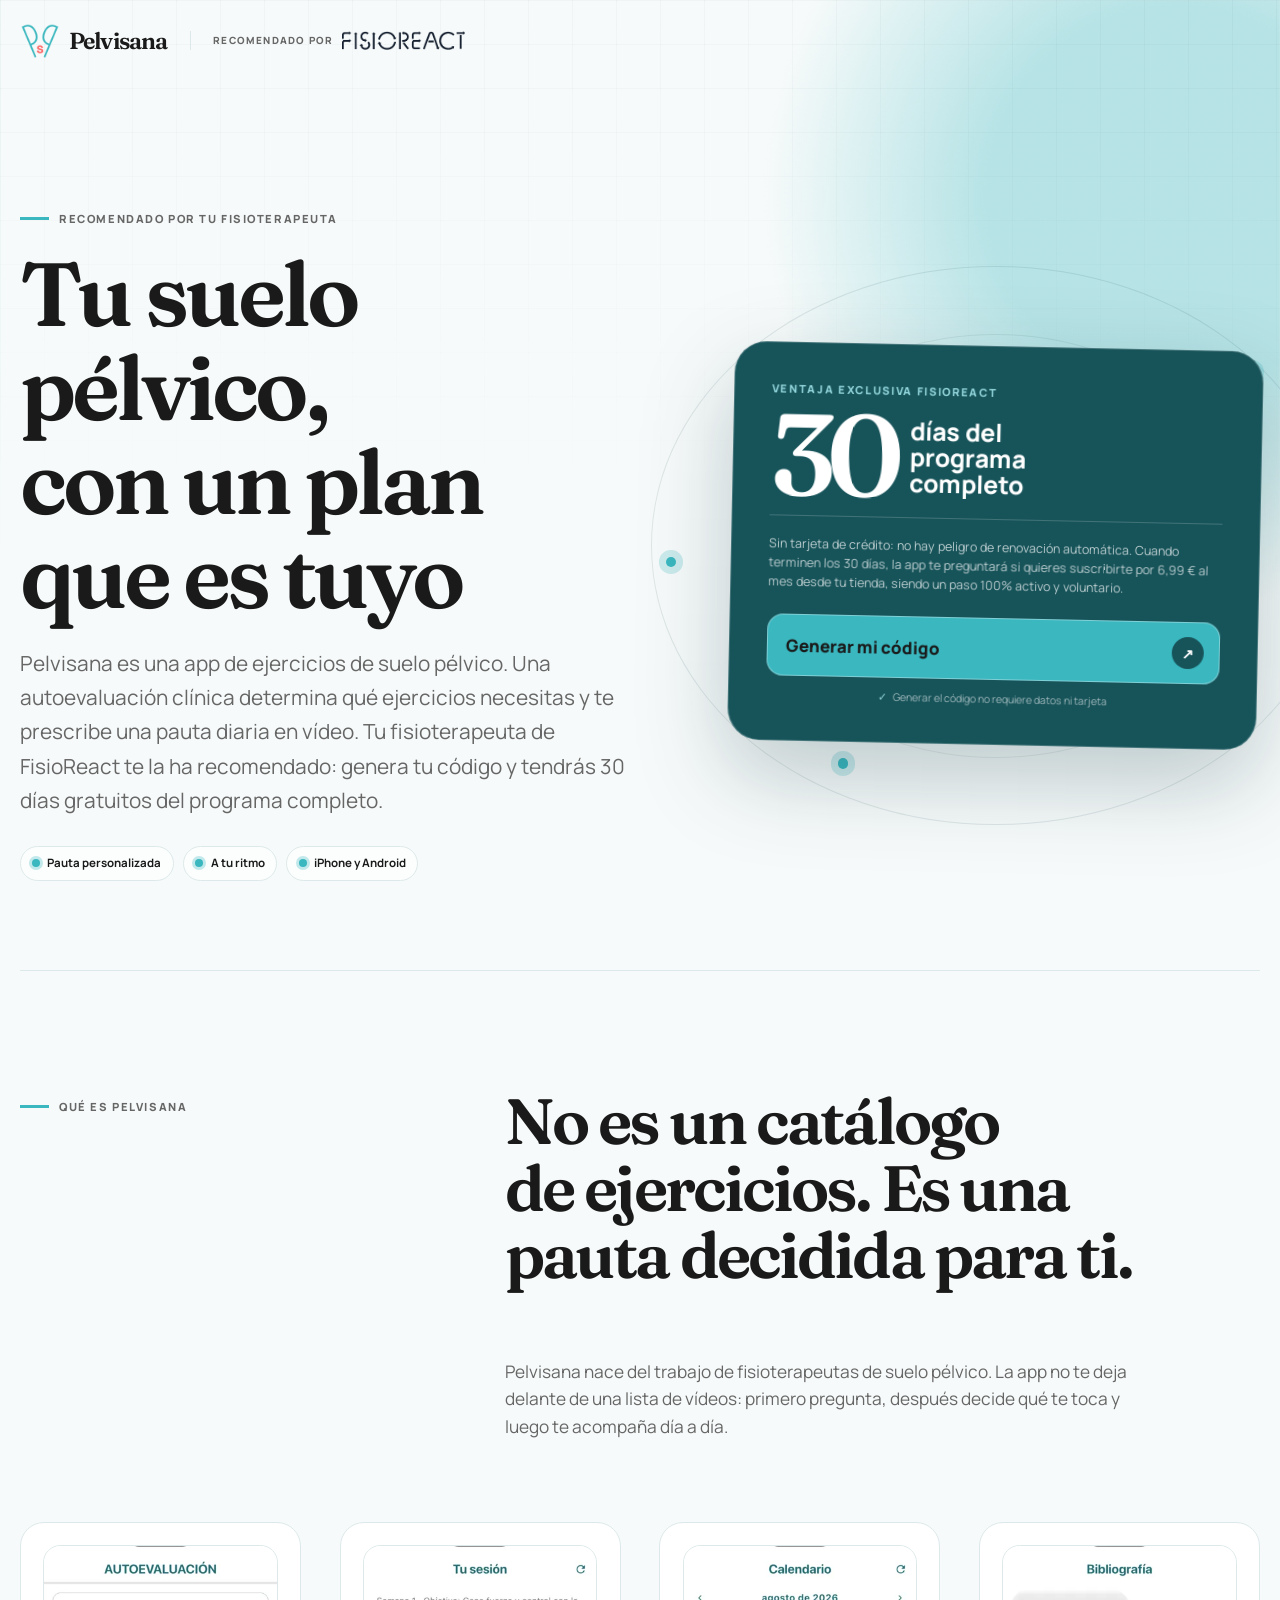
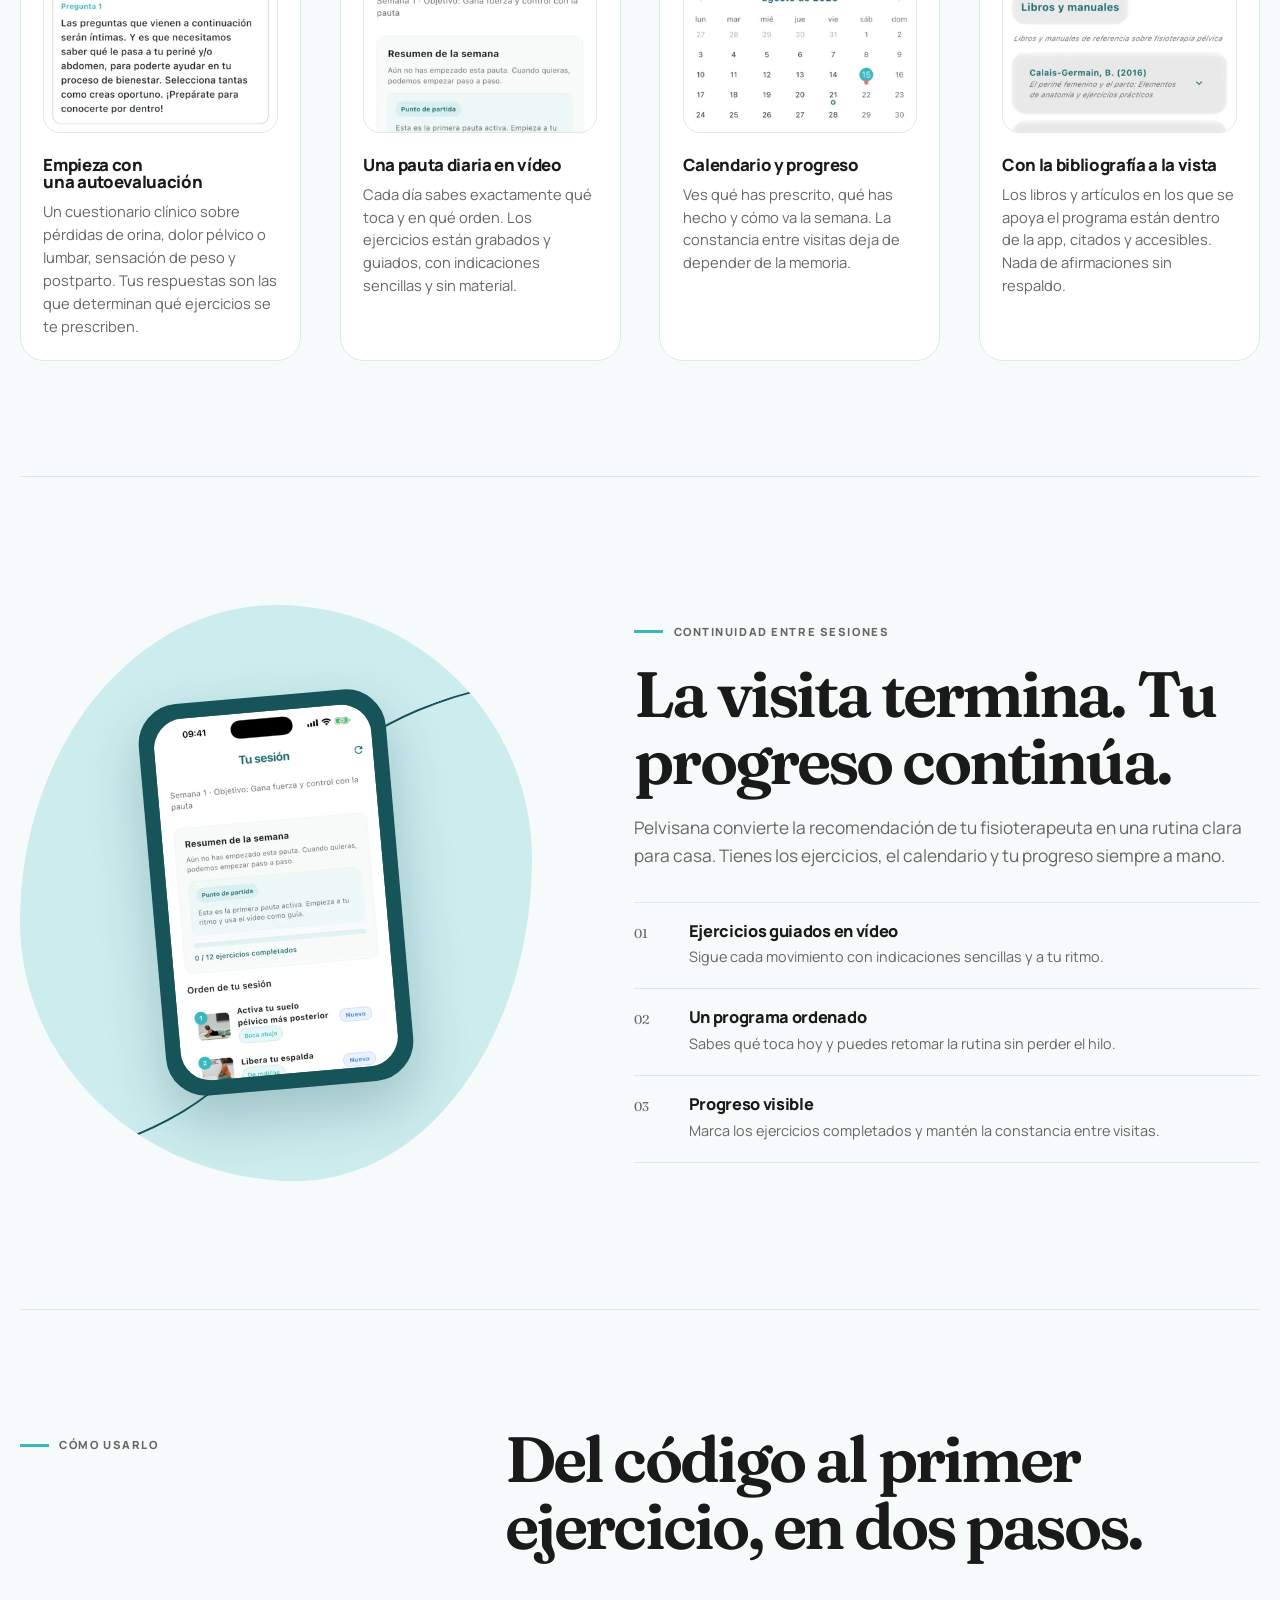
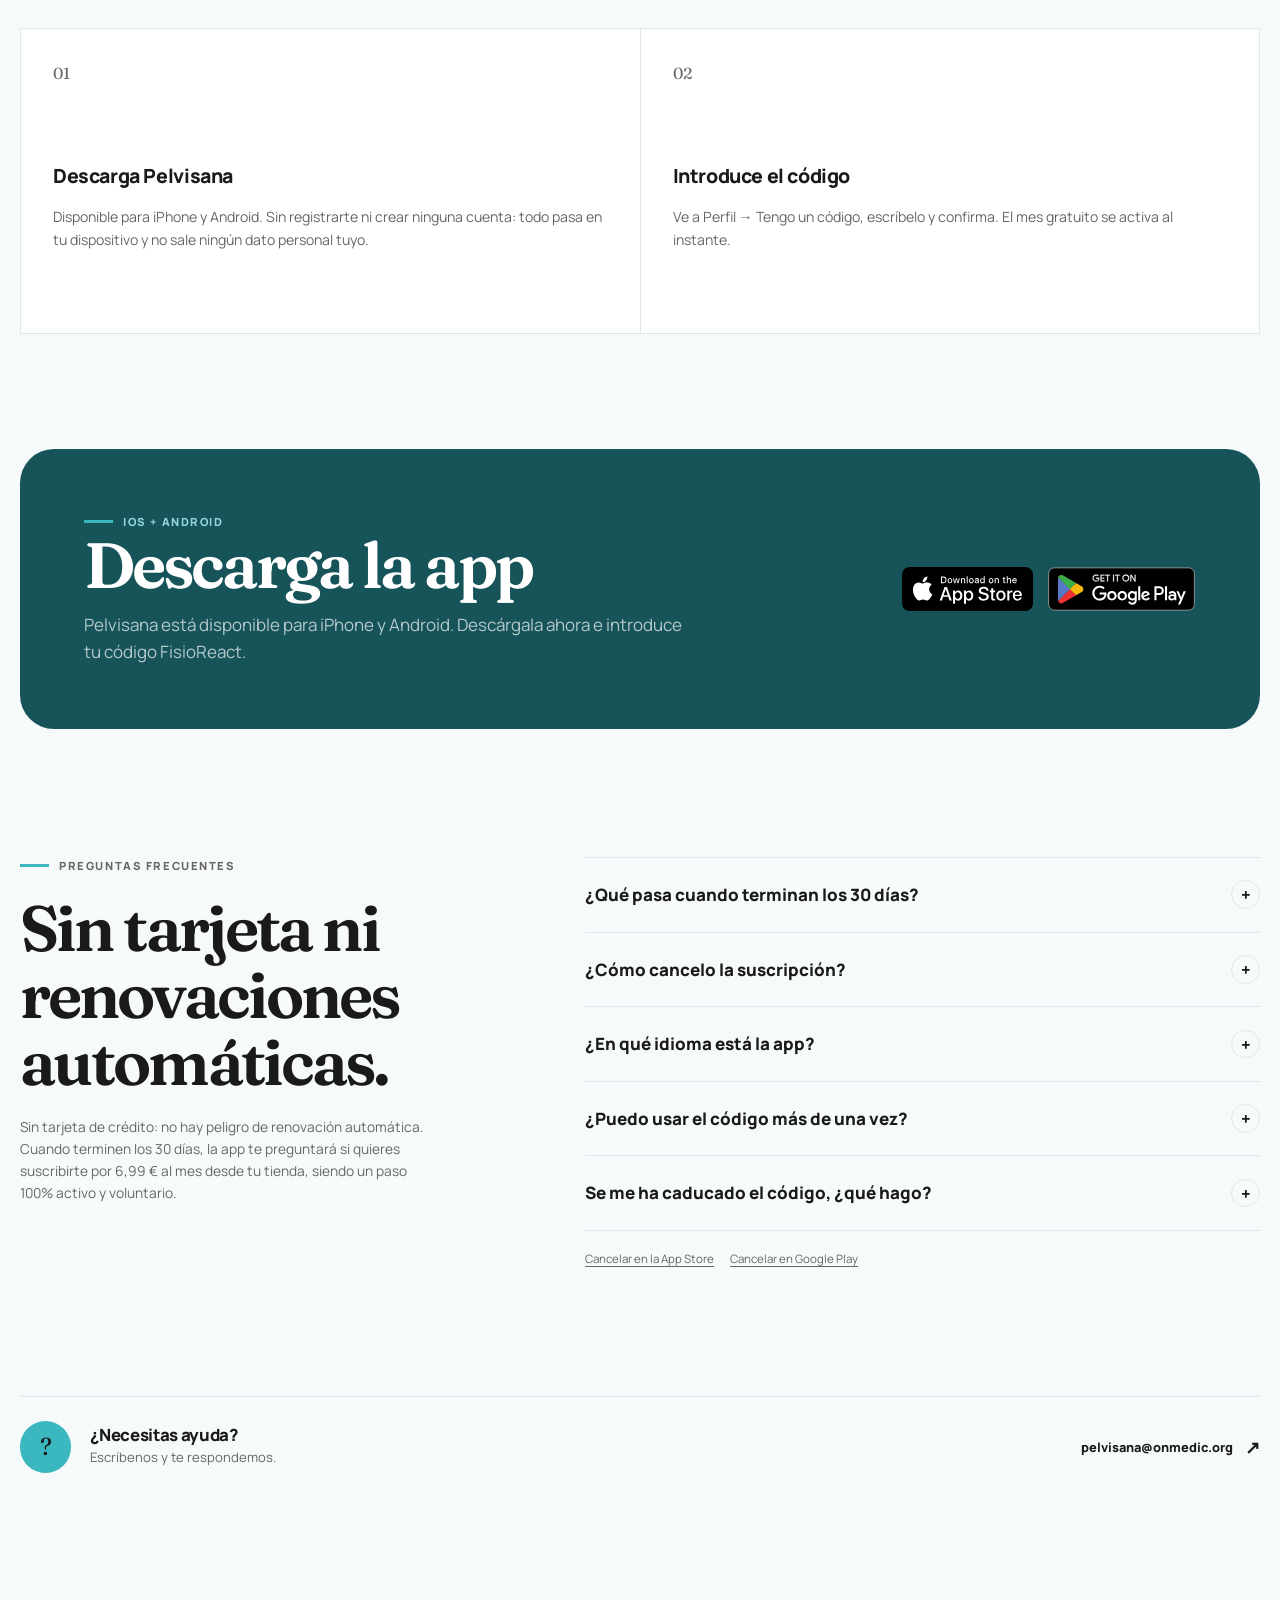
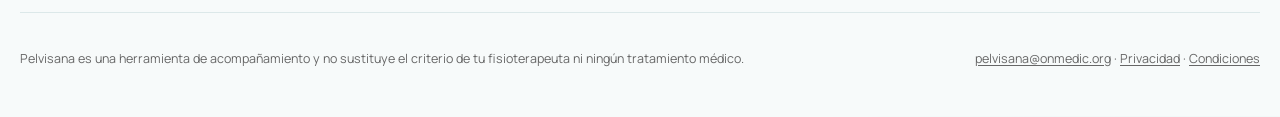
==== commit ff7392f6: "deploy: 2026-08-28 19:46:52" ====
--- a/index.html
+++ b/index.html
@@ -1 +1 @@
-<!DOCTYPE html><html data-critters-container lang=ca><head><meta charset=utf-8><meta content="width=device-width,initial-scale=1" name=viewport><title>Pelvisana per a pacients de FisioReact</title><meta content="Genera el teu codi i estrena Pelvisana amb 30 dies gratuïts, per recomanació del teu fisioterapeuta." name=description><meta content="noindex, nofollow" name=robots><meta content=light name=color-scheme><meta content=#141f2f name=theme-color><style>:root{--brand:#141f2f;--brand-hover:#111a28;--signal:#91f8ff;--background:#f5f7f7;--surface:#ffffff;--border:#dbe1e4;--text:#141f2f;--muted:#5e6875;--accent:#141f2f;--accent-contrast:#ffffff;--danger:#d90416;--radius:24px}</style><style>@font-face{font-family:Fraunces Variable;font-style:normal;font-display:swap;font-weight:100 900;src:url(/_astro/fraunces-vietnamese-wght-normal.CnvboYUG.woff2) format("woff2-variations");unicode-range:U+0102-0103,U+0110-0111,U+0128-0129,U+0168-0169,U+01A0-01A1,U+01AF-01B0,U+0300-0301,U+0303-0304,U+0308-0309,U+0323,U+0329,U+1EA0-1EF9,U+20AB}@font-face{font-family:Fraunces Variable;font-style:normal;font-display:swap;font-weight:100 900;src:url(/_astro/fraunces-latin-ext-wght-normal.Ca2vKHc0.woff2) format("woff2-variations");unicode-range:U+0100-02BA,U+02BD-02C5,U+02C7-02CC,U+02CE-02D7,U+02DD-02FF,U+0304,U+0308,U+0329,U+1D00-1DBF,U+1E00-1E9F,U+1EF2-1EFF,U+2020,U+20A0-20AB,U+20AD-20C0,U+2113,U+2C60-2C7F,U+A720-A7FF}@font-face{font-family:Fraunces Variable;font-style:normal;font-display:swap;font-weight:100 900;src:url(/_astro/fraunces-latin-wght-normal.ukD16Tqj.woff2) format("woff2-variations");unicode-range:U+0000-00FF,U+0131,U+0152-0153,U+02BB-02BC,U+02C6,U+02DA,U+02DC,U+0304,U+0308,U+0329,U+2000-206F,U+20AC,U+2122,U+2191,U+2193,U+2212,U+2215,U+FEFF,U+FFFD}@font-face{font-family:Manrope Variable;font-style:normal;font-display:swap;font-weight:200 800;src:url([data-uri]) format("woff2-variations");unicode-range:U+0460-052F,U+1C80-1C8A,U+20B4,U+2DE0-2DFF,U+A640-A69F,U+FE2E-FE2F}@font-face{font-family:Manrope Variable;font-style:normal;font-display:swap;font-weight:200 800;src:url(/_astro/manrope-cyrillic-wght-normal.Dvxsihut.woff2) format("woff2-variations");unicode-range:U+0301,U+0400-045F,U+0490-0491,U+04B0-04B1,U+2116}@font-face{font-family:Manrope Variable;font-style:normal;font-display:swap;font-weight:200 800;src:url(/_astro/manrope-greek-wght-normal.DL7QRZyv.woff2) format("woff2-variations");unicode-range:U+0370-0377,U+037A-037F,U+0384-038A,U+038C,U+038E-03A1,U+03A3-03FF}@font-face{font-family:Manrope Variable;font-style:normal;font-display:swap;font-weight:200 800;src:url(/_astro/manrope-vietnamese-wght-normal.usUDDRr7.woff2) format("woff2-variations");unicode-range:U+0102-0103,U+0110-0111,U+0128-0129,U+0168-0169,U+01A0-01A1,U+01AF-01B0,U+0300-0301,U+0303-0304,U+0308-0309,U+0323,U+0329,U+1EA0-1EF9,U+20AB}@font-face{font-family:Manrope Variable;font-style:normal;font-display:swap;font-weight:200 800;src:url(/_astro/manrope-latin-ext-wght-normal.Ch3YOpNY.woff2) format("woff2-variations");unicode-range:U+0100-02BA,U+02BD-02C5,U+02C7-02CC,U+02CE-02D7,U+02DD-02FF,U+0304,U+0308,U+0329,U+1D00-1DBF,U+1E00-1E9F,U+1EF2-1EFF,U+2020,U+20A0-20AB,U+20AD-20C0,U+2113,U+2C60-2C7F,U+A720-A7FF}@font-face{font-family:Manrope Variable;font-style:normal;font-display:swap;font-weight:200 800;src:url(/_astro/manrope-latin-wght-normal.DHIcAJRg.woff2) format("woff2-variations");unicode-range:U+0000-00FF,U+0131,U+0152-0153,U+02BB-02BC,U+02C6,U+02DA,U+02DC,U+0304,U+0308,U+0329,U+2000-206F,U+20AC,U+2122,U+2191,U+2193,U+2212,U+2215,U+FEFF,U+FFFD}:root{--brand:#141f2f;--brand-hover:#0b1421;--signal:#91f8ff;--background:#f5f7f7;--surface:#ffffff;--border:#dbe1e4;--text:#141f2f;--muted:#5e6875;--accent:#141f2f;--accent-contrast:#ffffff;--danger:#b42318;--radius:24px;--font-sans:"Manrope Variable","Avenir Next","Helvetica Neue",sans-serif;--font-display:"Fraunces Variable",Georgia,serif;--shadow:0 24px 70px rgb(20 31 47 / 10%)}*,:after,:before{box-sizing:border-box}html{scroll-behavior:smooth;-webkit-text-size-adjust:100%}body{min-width:320px;margin:0;background:radial-gradient(circle at 92% 4%,color-mix(in srgb,var(--signal) 34%,transparent) 0 12rem,transparent 26rem),var(--background);color:var(--text);font-family:var(--font-sans);font-size:17px;line-height:1.6;-webkit-font-smoothing:antialiased}body:before{position:fixed;inset:0;z-index:-1;background-image:linear-gradient(rgb(20 31 47 / 3%) 1px,transparent 1px),linear-gradient(90deg,rgb(20 31 47 / 3%) 1px,transparent 1px);background-size:44px 44px;content:"";mask-image:linear-gradient(to bottom,black,transparent 55%);pointer-events:none}a{color:inherit}button{font:inherit}a,button{-webkit-tap-highlight-color:transparent}.topbar,footer,main{width:min(100% - 2.5rem,78rem);margin-inline:auto}.topbar{display:flex;align-items:center;justify-content:space-between;gap:1.5rem;padding-block:1.4rem}.brand-lockup{display:flex;align-items:center;gap:.9rem;min-width:0}.brand-lockup img{display:block;width:auto;height:clamp(20px,3vw,26px)}.brand-lockup .collab-mark{display:grid;place-items:center;width:1.45rem;height:1.45rem;border:1px solid var(--border);border-radius:50%;color:var(--muted);font-size:.72rem}.brand-lockup .pelvisana-wordmark{font-size:.78rem;font-weight:800;letter-spacing:.12em;text-transform:uppercase;white-space:nowrap}.lang-link{border-bottom:1px solid currentColor;color:var(--muted);font-size:.78rem;font-weight:750;letter-spacing:.04em;text-decoration:none}main{padding-block:clamp(1rem,3vw,2.5rem) clamp(4rem,9vw,8rem)}h1,h2,h3{margin-top:0;color:var(--text);line-height:1.05;text-wrap:balance}h1,h2{font-family:var(--font-display);font-variation-settings:"SOFT" 50,"WONK" 1;font-weight:620;letter-spacing:-.045em}h3{font-size:1.02rem;font-weight:800;letter-spacing:-.02em}p{margin-top:0}.eyebrow{display:flex;align-items:center;gap:.65rem;margin:0 0 1.2rem;color:var(--muted);font-size:.7rem;font-weight:800;letter-spacing:.14em;text-transform:uppercase}.eyebrow:before{width:1.8rem;height:3px;background:var(--signal);content:""}footer{display:grid;grid-template-columns:1.5fr 1fr;gap:2rem;padding-block:2.25rem 3rem;border-top:1px solid var(--border);color:var(--muted);font-size:.78rem}footer p{margin:0}footer .footer-links{text-align:right}footer a{text-underline-offset:.2em}@media(max-width:700px){.topbar,footer,main{width:min(100% - 1.5rem,78rem)}.topbar{padding-block:1rem}.brand-lockup{gap:.55rem}.brand-lockup .pelvisana-wordmark{font-size:.65rem}footer{grid-template-columns:1fr;gap:1rem}footer .footer-links{text-align:left}}@media(prefers-reduced-motion:reduce){*,:after,:before{scroll-behavior:auto!important;animation:none!important;transition:none!important}}.generator[data-astro-cid-xj4i4xix]{margin-top:1.4rem}.generator[data-astro-cid-xj4i4xix]>button[data-astro-cid-xj4i4xix]{display:flex;align-items:center;justify-content:space-between;gap:1rem;width:100%;padding:.95rem 1rem .95rem 1.2rem;border:0;border-radius:1rem;background:var(--signal);color:var(--brand);font-weight:850;cursor:pointer;box-shadow:inset 0 0 0 1px #ffffff59;transition:background .2s ease,transform .2s ease}.generator[data-astro-cid-xj4i4xix]>button[data-astro-cid-xj4i4xix] i[data-astro-cid-xj4i4xix]{display:grid;place-items:center;width:2rem;height:2rem;border-radius:50%;background:var(--brand);color:#fff;font-size:.9rem;font-style:normal}.generator[data-astro-cid-xj4i4xix]>button[data-astro-cid-xj4i4xix]:hover:not([disabled]){background:#fff;transform:translateY(-2px)}.generator__privacy[data-astro-cid-xj4i4xix]{display:flex;align-items:center;justify-content:center;gap:.4rem;margin:.65rem 0 0;color:#ffffff94;font-size:.66rem}.generator__privacy[data-astro-cid-xj4i4xix] span[data-astro-cid-xj4i4xix]{color:var(--signal)}.result[data-astro-cid-xj4i4xix]{margin-top:1rem;padding:1rem;border:1px solid rgb(255 255 255 / 18%);border-radius:1.1rem;background:#ffffff14;text-align:center}.result__label[data-astro-cid-xj4i4xix]{margin:0 0 .2rem;color:var(--signal);font-size:.65rem;font-weight:800;letter-spacing:.12em;text-transform:uppercase}output[data-astro-cid-xj4i4xix]{display:block;margin-bottom:.7rem;color:#fff;font-family:SFMono-Regular,Consolas,monospace;font-size:clamp(2rem,10vw,3.1rem);font-weight:800;letter-spacing:.12em;line-height:1.2;overflow-wrap:anywhere;user-select:all}#copy[data-astro-cid-xj4i4xix]{padding:.45rem .85rem;border:1px solid rgb(255 255 255 / 28%);border-radius:999px;background:0 0;color:#fff;font-size:.72rem;font-weight:750;cursor:pointer}.result__meta[data-astro-cid-xj4i4xix]{margin:.7rem 0 0;color:#fff9;font-size:.66rem;line-height:1.45}.generator__error[data-astro-cid-xj4i4xix]{margin:.8rem 0 0;padding:.7rem .8rem;border-radius:.8rem;background:#fff1f0;color:#8f1d16;font-size:.76rem;line-height:1.45}.hero[data-astro-cid-bvv4u53t]{display:grid;grid-template-columns:minmax(0,1.08fr) minmax(22rem,.92fr);align-items:center;gap:clamp(2rem,7vw,7rem);min-height:min(760px,calc(100vh - 8rem));padding-block:clamp(2rem,7vw,6.5rem)}.hero__copy[data-astro-cid-bvv4u53t]{position:relative;z-index:1}.hero[data-astro-cid-bvv4u53t] h1[data-astro-cid-bvv4u53t]{max-width:11ch;margin-bottom:1.4rem;font-size:clamp(3.35rem,7vw,6.9rem)}.hero__lead[data-astro-cid-bvv4u53t]{max-width:43rem;margin-bottom:1.8rem;color:var(--muted);font-size:clamp(1.05rem,1.8vw,1.3rem);line-height:1.65}.benefits[data-astro-cid-bvv4u53t]{display:flex;flex-wrap:wrap;gap:.6rem;padding:0;margin:0;list-style:none}.benefits[data-astro-cid-bvv4u53t] li[data-astro-cid-bvv4u53t]{display:flex;align-items:center;gap:.45rem;padding:.45rem .7rem;border:1px solid var(--border);border-radius:999px;background:#ffffffa6;font-size:.72rem;font-weight:700}.benefits[data-astro-cid-bvv4u53t] li[data-astro-cid-bvv4u53t]:before{width:.5rem;height:.5rem;border-radius:50%;background:var(--signal);box-shadow:0 0 0 3px color-mix(in srgb,var(--signal) 30%,transparent);content:""}.hero__offer-wrap[data-astro-cid-bvv4u53t]{position:relative;isolation:isolate}.orbit[data-astro-cid-bvv4u53t]{position:absolute;inset:-5rem;z-index:-1;border:1px solid rgb(20 31 47 / 10%);border-radius:50%;animation:orbit-in 1.2s cubic-bezier(.2,.8,.2,1) both}.orbit[data-astro-cid-bvv4u53t]:after,.orbit[data-astro-cid-bvv4u53t]:before{position:absolute;border:1px solid rgb(20 31 47 / 8%);border-radius:50%;content:""}.orbit[data-astro-cid-bvv4u53t]:before{inset:12%}.orbit[data-astro-cid-bvv4u53t]:after{inset:25%}.orbit[data-astro-cid-bvv4u53t] span[data-astro-cid-bvv4u53t]{position:absolute;width:.65rem;height:.65rem;border-radius:50%;background:var(--signal);box-shadow:0 0 0 7px color-mix(in srgb,var(--signal) 24%,transparent)}.orbit[data-astro-cid-bvv4u53t] span[data-astro-cid-bvv4u53t]:first-child{top:18%;right:12%}.orbit[data-astro-cid-bvv4u53t] span[data-astro-cid-bvv4u53t]:nth-child(2){bottom:10%;left:27%}.orbit[data-astro-cid-bvv4u53t] span[data-astro-cid-bvv4u53t]:nth-child(3){top:52%;left:2%}.hero__offer[data-astro-cid-bvv4u53t]{padding:clamp(1.3rem,3.5vw,2.3rem);border:1px solid rgb(255 255 255 / 20%);border-radius:calc(var(--radius) + 8px);background:var(--brand);color:#fff;box-shadow:0 34px 90px #141f2f42;transform:rotate(1.2deg);animation:card-in .9s .15s cubic-bezier(.2,.8,.2,1) both}.offer__eyebrow[data-astro-cid-bvv4u53t]{margin:0 0 1rem;color:var(--signal);font-size:.69rem;font-weight:800;letter-spacing:.15em;text-transform:uppercase}.offer__headline[data-astro-cid-bvv4u53t]{display:flex;align-items:flex-end;gap:1rem;padding-bottom:1.3rem;border-bottom:1px solid rgb(255 255 255 / 18%)}.offer__headline[data-astro-cid-bvv4u53t] strong[data-astro-cid-bvv4u53t]{font-family:var(--font-display);font-size:clamp(4.8rem,9vw,7.5rem);font-weight:580;letter-spacing:-.08em;line-height:.7}.offer__headline[data-astro-cid-bvv4u53t] span[data-astro-cid-bvv4u53t]{max-width:7ch;font-size:clamp(1.1rem,2.2vw,1.55rem);font-weight:750;line-height:1.05}.offer__fine-print[data-astro-cid-bvv4u53t]{margin:1.1rem 0 0;color:#ffffffb3;font-size:.78rem;line-height:1.55}.continuity[data-astro-cid-bvv4u53t]{display:grid;grid-template-columns:minmax(21rem,.9fr) minmax(0,1.1fr);align-items:center;gap:clamp(3rem,8vw,8rem);padding-block:clamp(5rem,10vw,9rem);border-top:1px solid var(--border)}.continuity__visual[data-astro-cid-bvv4u53t]{position:relative;display:grid;place-items:center;min-height:36rem;border-radius:50% 50% 46% 54%/55% 44% 56% 45%;background:var(--signal);overflow:hidden}.phone[data-astro-cid-bvv4u53t]{position:relative;width:min(63%,17.5rem);padding:.9rem;border:7px solid var(--brand);border-radius:2.5rem;background:#fff;box-shadow:0 25px 55px #141f2f38;transform:rotate(-5deg)}.phone[data-astro-cid-bvv4u53t]:before{position:absolute;top:.45rem;left:50%;width:3.5rem;height:.28rem;border-radius:1rem;background:var(--brand);content:"";transform:translate(-50%)}.phone__top[data-astro-cid-bvv4u53t]{display:flex;align-items:center;justify-content:space-between;padding:1.2rem .45rem .8rem;color:var(--brand);font-size:.77rem;font-weight:850}.phone__top[data-astro-cid-bvv4u53t] i[data-astro-cid-bvv4u53t]{width:.65rem;height:.65rem;border:2px solid var(--brand);border-radius:50%}.phone__progress[data-astro-cid-bvv4u53t]{display:flex;align-items:center;gap:.55rem;padding:.65rem;border-radius:.85rem;background:#eefbfc;color:var(--muted);font-size:.62rem}.phone__progress[data-astro-cid-bvv4u53t] span[data-astro-cid-bvv4u53t]{width:2.4rem;height:2.4rem;border:6px solid var(--signal);border-top-color:var(--brand);border-radius:50%}.phone__exercise[data-astro-cid-bvv4u53t]{display:flex;gap:.75rem;align-items:center;margin:.7rem 0;padding:.65rem;border:1px solid var(--border);border-radius:1rem}.phone__figure[data-astro-cid-bvv4u53t]{display:grid;place-items:center;flex:0 0 4.1rem;height:5.1rem;border-radius:.75rem;background:var(--brand)}.phone__figure[data-astro-cid-bvv4u53t] i[data-astro-cid-bvv4u53t]{position:relative;width:2.4rem;height:1rem;border:2px solid var(--signal);border-radius:50%}.phone__figure[data-astro-cid-bvv4u53t] i[data-astro-cid-bvv4u53t]:after{position:absolute;right:-.3rem;top:-1rem;width:.8rem;height:.8rem;border-radius:50%;background:var(--signal);content:""}.phone__exercise[data-astro-cid-bvv4u53t] p[data-astro-cid-bvv4u53t]{display:grid;gap:.2rem;margin:0;font-size:.65rem;line-height:1.3}.phone__exercise[data-astro-cid-bvv4u53t] span[data-astro-cid-bvv4u53t]{color:var(--muted);font-size:.55rem}.phone__calendar[data-astro-cid-bvv4u53t]{display:grid;grid-template-columns:repeat(5,1fr);gap:.3rem;padding:.7rem .3rem}.phone__calendar[data-astro-cid-bvv4u53t] i[data-astro-cid-bvv4u53t]{aspect-ratio:1;border-radius:.45rem;background:#eef1f3}.phone__calendar[data-astro-cid-bvv4u53t] i[data-astro-cid-bvv4u53t].active{background:var(--signal);box-shadow:inset 0 -3px 0 var(--brand)}.visual-note[data-astro-cid-bvv4u53t]{position:absolute;right:1rem;bottom:3.5rem;display:flex;align-items:center;gap:.5rem;margin:0;padding:.65rem .8rem;border-radius:999px;background:#fff;box-shadow:0 10px 30px #141f2f24;font-size:.67rem;font-weight:800}.visual-note[data-astro-cid-bvv4u53t] span[data-astro-cid-bvv4u53t]{width:.55rem;height:.55rem;border-radius:50%;background:#23b26d}.movement-line[data-astro-cid-bvv4u53t]{position:absolute;width:70%;height:30%;border:2px solid rgb(20 31 47 / 16%);border-color:var(--brand) transparent transparent;border-radius:50%}.movement-line--one[data-astro-cid-bvv4u53t]{top:16%;right:-22%;transform:rotate(-20deg)}.movement-line--two[data-astro-cid-bvv4u53t]{bottom:6%;left:-21%;transform:rotate(160deg)}.continuity__copy[data-astro-cid-bvv4u53t] h2[data-astro-cid-bvv4u53t],.download[data-astro-cid-bvv4u53t] h2[data-astro-cid-bvv4u53t],.faq[data-astro-cid-bvv4u53t] h2[data-astro-cid-bvv4u53t],.section-heading[data-astro-cid-bvv4u53t] h2[data-astro-cid-bvv4u53t]{margin-bottom:1.25rem;font-size:clamp(2.5rem,5vw,4.7rem)}.section-lead[data-astro-cid-bvv4u53t]{max-width:40rem;color:var(--muted);font-size:1.08rem}.feature-list[data-astro-cid-bvv4u53t]{margin-top:2rem;border-top:1px solid var(--border)}.feature-list[data-astro-cid-bvv4u53t] article[data-astro-cid-bvv4u53t]{display:grid;grid-template-columns:2.4rem 1fr;gap:1rem;padding:1.25rem 0;border-bottom:1px solid var(--border)}.feature-list[data-astro-cid-bvv4u53t] article[data-astro-cid-bvv4u53t]>span[data-astro-cid-bvv4u53t]{color:var(--muted);font-family:var(--font-display);font-size:.8rem}.feature-list[data-astro-cid-bvv4u53t] h3[data-astro-cid-bvv4u53t]{margin-bottom:.35rem}.feature-list[data-astro-cid-bvv4u53t] p[data-astro-cid-bvv4u53t]{margin:0;color:var(--muted);font-size:.9rem}.how[data-astro-cid-bvv4u53t]{padding-block:clamp(5rem,9vw,8rem);border-top:1px solid var(--border)}.section-heading[data-astro-cid-bvv4u53t]{display:grid;grid-template-columns:.75fr 1.25fr;align-items:start;gap:2rem;margin-bottom:3rem}.section-heading[data-astro-cid-bvv4u53t] .eyebrow[data-astro-cid-bvv4u53t]{margin-top:.7rem}.steps[data-astro-cid-bvv4u53t]{display:grid;grid-template-columns:repeat(auto-fit,minmax(280px,1fr));gap:1px;padding:1px;margin:0;background:var(--border);list-style:none}.steps[data-astro-cid-bvv4u53t] li[data-astro-cid-bvv4u53t]{min-height:19rem;padding:clamp(1.3rem,3vw,2rem);background:var(--surface);transition:transform .25s ease,background .25s ease}.steps[data-astro-cid-bvv4u53t] li[data-astro-cid-bvv4u53t]:hover{position:relative;z-index:1;background:var(--signal);transform:translateY(-7px)}.step-number[data-astro-cid-bvv4u53t]{display:block;margin-bottom:5rem;color:var(--muted);font-family:var(--font-display);font-size:1rem}.steps[data-astro-cid-bvv4u53t] h3[data-astro-cid-bvv4u53t]{font-size:1.22rem}.steps[data-astro-cid-bvv4u53t] p[data-astro-cid-bvv4u53t]{margin:0;color:var(--muted);font-size:.88rem}.steps[data-astro-cid-bvv4u53t] li[data-astro-cid-bvv4u53t]:hover .step-number[data-astro-cid-bvv4u53t],.steps[data-astro-cid-bvv4u53t] li[data-astro-cid-bvv4u53t]:hover p[data-astro-cid-bvv4u53t]{color:color-mix(in srgb,var(--brand) 72%,transparent)}.download[data-astro-cid-bvv4u53t]{display:grid;grid-template-columns:1fr auto;align-items:center;gap:3rem;padding:clamp(2rem,5vw,4rem);border-radius:calc(var(--radius) + 10px);background:var(--brand);color:#fff;overflow:hidden}.download[data-astro-cid-bvv4u53t] h2[data-astro-cid-bvv4u53t]{max-width:12ch;margin-bottom:.8rem;color:#fff}.download[data-astro-cid-bvv4u53t] .eyebrow[data-astro-cid-bvv4u53t]{color:var(--signal)}.download[data-astro-cid-bvv4u53t] p[data-astro-cid-bvv4u53t]{max-width:38rem;margin:0;color:#ffffffad}.store-links[data-astro-cid-bvv4u53t]{display:flex;flex-wrap:wrap;align-items:center;gap:.85rem}.store-link[data-astro-cid-bvv4u53t]{display:inline-flex;align-items:center;border-radius:.75rem;transition:transform .2s ease,opacity .2s ease}.store-link[data-astro-cid-bvv4u53t]:hover{transform:translateY(-2px);opacity:.92}.store-link[data-astro-cid-bvv4u53t] img[data-astro-cid-bvv4u53t]{height:2.75rem;width:auto;display:block}.faq[data-astro-cid-bvv4u53t]{display:grid;grid-template-columns:.8fr 1.2fr;gap:clamp(3rem,9vw,9rem);padding-block:clamp(6rem,10vw,9rem)}.faq__intro[data-astro-cid-bvv4u53t]{position:sticky;top:2rem;align-self:start}.faq__intro[data-astro-cid-bvv4u53t] h2[data-astro-cid-bvv4u53t]{max-width:9ch}.faq__intro[data-astro-cid-bvv4u53t]>p[data-astro-cid-bvv4u53t]:last-child{max-width:26rem;color:var(--muted);font-size:.86rem}.faq__items[data-astro-cid-bvv4u53t]{border-top:1px solid var(--border)}details[data-astro-cid-bvv4u53t]{border-bottom:1px solid var(--border)}summary[data-astro-cid-bvv4u53t]{display:flex;align-items:center;justify-content:space-between;gap:1rem;padding:1.4rem 0;cursor:pointer;font-weight:800;list-style:none}summary[data-astro-cid-bvv4u53t]::-webkit-details-marker{display:none}summary[data-astro-cid-bvv4u53t] span[data-astro-cid-bvv4u53t]{display:grid;place-items:center;flex:0 0 1.8rem;height:1.8rem;border:1px solid var(--border);border-radius:50%;transition:transform .2s ease}details[data-astro-cid-bvv4u53t] p[data-astro-cid-bvv4u53t]{max-width:42rem;margin:-.5rem 0 1.4rem;color:var(--muted);font-size:.92rem}.cancel-links[data-astro-cid-bvv4u53t]{display:flex;flex-wrap:wrap;gap:1rem;padding-top:1.2rem}.cancel-links[data-astro-cid-bvv4u53t] a[data-astro-cid-bvv4u53t]{color:var(--muted);font-size:.72rem;text-underline-offset:.2rem}.support[data-astro-cid-bvv4u53t]{display:grid;grid-template-columns:auto 1fr auto;align-items:center;gap:1.2rem;padding:1.5rem 0;border-top:1px solid var(--border)}.support__mark[data-astro-cid-bvv4u53t]{display:grid;place-items:center;width:3.2rem;height:3.2rem;border-radius:50%;background:var(--signal);font-family:var(--font-display);font-size:1.5rem}.support[data-astro-cid-bvv4u53t] h2[data-astro-cid-bvv4u53t]{margin:0 0 .2rem;font-family:var(--font-sans);font-size:1.05rem;font-weight:850;letter-spacing:-.02em}.support[data-astro-cid-bvv4u53t] p[data-astro-cid-bvv4u53t]{margin:0;color:var(--muted);font-size:.82rem}.support[data-astro-cid-bvv4u53t]>a[data-astro-cid-bvv4u53t]{display:flex;align-items:center;gap:.75rem;font-size:.8rem;font-weight:800;text-decoration:none}.support[data-astro-cid-bvv4u53t]>a[data-astro-cid-bvv4u53t] span[data-astro-cid-bvv4u53t]{font-size:1.1rem}@keyframes card-in{0%{opacity:0;transform:translateY(2rem) rotate(4deg)}to{opacity:1;transform:rotate(1.2deg)}}@keyframes orbit-in{0%{opacity:0;transform:scale(.75)}to{opacity:1;transform:scale(1)}}@media(max-width:980px){.hero[data-astro-cid-bvv4u53t]{grid-template-columns:1fr;min-height:auto}.hero__copy[data-astro-cid-bvv4u53t]{max-width:50rem}.hero[data-astro-cid-bvv4u53t] h1[data-astro-cid-bvv4u53t]{max-width:12ch}.hero__offer-wrap[data-astro-cid-bvv4u53t]{width:min(100%,35rem);margin-inline:auto}.continuity[data-astro-cid-bvv4u53t]{grid-template-columns:1fr}.continuity__visual[data-astro-cid-bvv4u53t]{width:min(100%,36rem);margin-inline:auto}.section-heading[data-astro-cid-bvv4u53t]{grid-template-columns:1fr}.section-heading[data-astro-cid-bvv4u53t] .eyebrow[data-astro-cid-bvv4u53t]{margin-top:0}.download[data-astro-cid-bvv4u53t],.faq[data-astro-cid-bvv4u53t]{grid-template-columns:1fr}.faq__intro[data-astro-cid-bvv4u53t]{position:static}.faq__intro[data-astro-cid-bvv4u53t] h2[data-astro-cid-bvv4u53t]{max-width:12ch}}@media(max-width:700px){.hero[data-astro-cid-bvv4u53t]{padding-top:2.3rem}.hero[data-astro-cid-bvv4u53t] h1[data-astro-cid-bvv4u53t]{font-size:clamp(3.15rem,16vw,4.8rem)}.hero__offer[data-astro-cid-bvv4u53t]{transform:none}.orbit[data-astro-cid-bvv4u53t]{inset:-2rem}.offer__headline[data-astro-cid-bvv4u53t] strong[data-astro-cid-bvv4u53t]{font-size:5.5rem}.continuity__visual[data-astro-cid-bvv4u53t]{min-height:30rem}.steps[data-astro-cid-bvv4u53t]{grid-template-columns:1fr}.steps[data-astro-cid-bvv4u53t] li[data-astro-cid-bvv4u53t]{min-height:auto}.step-number[data-astro-cid-bvv4u53t]{margin-bottom:2.5rem}.support[data-astro-cid-bvv4u53t]{grid-template-columns:auto 1fr}.support[data-astro-cid-bvv4u53t]>a[data-astro-cid-bvv4u53t]{grid-column:2}.download[data-astro-cid-bvv4u53t]{padding:1.5rem}.faq[data-astro-cid-bvv4u53t]{padding-bottom:5rem}}</style><link href=/_astro/index.bY2s-1t1.css rel=stylesheet media=print onload="this.media=&#34;all&#34;"><noscript><link href=/_astro/index.bY2s-1t1.css rel=stylesheet></noscript><link href=/_astro/index.Cx_w_kFr.css rel=stylesheet media=print onload="this.media=&#34;all&#34;"><noscript><link href=/_astro/index.Cx_w_kFr.css rel=stylesheet></noscript></head><body><header class=topbar><div class=brand-lockup aria-label="FisioReact amb Pelvisana"><img alt=FisioReact height=45 src=/img/fisioreact-logo.png width=292> <span aria-hidden=true class=collab-mark>×</span> <span class=pelvisana-wordmark>Pelvisana</span></div><a href=/es/ class=lang-link hreflang=es>Castellano</a></header><main class=wide><section class=hero aria-labelledby=hero-title data-astro-cid-bvv4u53t><div data-astro-cid-bvv4u53t class=hero__copy><p data-astro-cid-bvv4u53t class=eyebrow>Recomanat pel teu fisioterapeuta</p><h1 data-astro-cid-bvv4u53t id=hero-title>La reacció més natural és que et cuidis</h1><p data-astro-cid-bvv4u53t class=hero__lead>El teu fisioterapeuta de FisioReact t’ha recomanat Pelvisana. Genera el teu codi i tindràs 30 dies gratuïts del programa complet d’exercicis del sòl pelvià.</p><ul aria-label="Continuïtat entre sessions" class=benefits data-astro-cid-bvv4u53t><li data-astro-cid-bvv4u53t>Pla guiat</li><li data-astro-cid-bvv4u53t>Al teu ritme</li><li data-astro-cid-bvv4u53t>iPhone i Android</li></ul></div><div data-astro-cid-bvv4u53t class=hero__offer-wrap><div data-astro-cid-bvv4u53t class=orbit aria-hidden=true><span data-astro-cid-bvv4u53t></span><span data-astro-cid-bvv4u53t></span><span data-astro-cid-bvv4u53t></span></div><article data-astro-cid-bvv4u53t class=hero__offer><p data-astro-cid-bvv4u53t class=offer__eyebrow>Avantatge exclusiu FisioReact</p><div data-astro-cid-bvv4u53t class=offer__headline><strong data-astro-cid-bvv4u53t>30</strong> <span data-astro-cid-bvv4u53t>dies del programa complet</span></div><p data-astro-cid-bvv4u53t class=offer__fine-print>Sense targeta de crèdit: no hi ha perill de renovació automàtica. Quan s’acabin els 30 dies, l’app et demanarà si et vols subscriure per 6,99 € al mes des de la teva botiga, sent un pas 100% actiu i voluntari.</p><section class=generator aria-label="Generar el meu codi" data-astro-cid-xj4i4xix><button data-astro-cid-xj4i4xix data-label="Generar el meu codi" id=generate type=button data-busy=Generant…><span data-astro-cid-xj4i4xix>Generar el meu codi</span><i aria-hidden=true data-astro-cid-xj4i4xix>↗</i></button><p class=generator__privacy data-astro-cid-xj4i4xix><span aria-hidden=true data-astro-cid-xj4i4xix>✓</span>Generar el codi no et demana dades ni targeta</p><div class=result data-astro-cid-xj4i4xix hidden id=result><p class=result__label data-astro-cid-xj4i4xix>El teu codi</p><output aria-live=polite data-astro-cid-xj4i4xix id=code></output><button data-astro-cid-xj4i4xix data-label=Copiar id=copy type=button data-done=Copiat>Copiar</button><p class=result__meta data-astro-cid-xj4i4xix id=validity></p><p class=result__meta data-astro-cid-xj4i4xix>Apunta’l abans de tancar la pàgina. Si el perds, en pots generar un altre.</p></div><p class=generator__error data-astro-cid-xj4i4xix id=error hidden role=alert></p></section><script>!function(){const e={daily_limit_reached:"Avui ja s’han generat tots els codis disponibles. Torna-ho a provar demà o parla amb el teu fisioterapeuta.",ip_limit_reached:"Has generat massa codis des d’aquesta connexió. Torna-ho a provar demà.",uid_limit_reached:"El teu compte ja ha generat massa codis avui. Torna-ho a provar demà.",inventory_exhausted:"Ara mateix no queden codis disponibles. Avisa el teu fisioterapeuta, ho resoldrem de seguida.",issuance_disabled:"Aquesta campanya no permet generar codis des del web.",inactive:"La campanya encara no està activa. Torna-ho a provar més tard.",not_started:"La campanya encara no ha començat.",expired:"Aquesta campanya ja ha finalitzat.",network:"No hem pogut connectar. Comprova la connexió i torna-ho a provar.",unknown:"Alguna cosa no ha anat bé. Torna-ho a provar d’aquí a un moment."};!function(){const t=document.getElementById("generate"),a=document.getElementById("result"),n=document.getElementById("code"),o=document.getElementById("validity"),i=document.getElementById("error"),r=document.getElementById("copy");if(!(t&&a&&n&&o&&i&&r))return;const d=t=>{i.textContent=e[t]||e.unknown,i.hidden=!1};t.addEventListener("click",async()=>{i.hidden=!0,t.disabled=!0,t.setAttribute("aria-busy","true");const e=t.querySelector("span");e&&(e.textContent=t.dataset.busy);try{const e=await fetch("https://us-central1-pelvisana-f9e68.cloudfunctions.net/issuePartnerCode",{method:"POST",headers:{"Content-Type":"application/json"},body:JSON.stringify({data:{campaignId:"fisioreact-2026"}})}),i=await e.json().catch(()=>null);if(!e.ok||!i||i.error)return void d(i?.error?.details?.reason??"unknown");const r=i.result?.code;if(!r)return void d("unknown");n.textContent=r;const s=i.result?.expiresAt;if(s){const e=new Date(s).toLocaleDateString("ca",{day:"numeric",month:"long",year:"numeric"});o.textContent="Vàlid fins al %s".replace("%s",e),o.hidden=!1}else o.hidden=!0;a.hidden=!1,t.hidden=!0}catch{d("network")}finally{t.disabled=!1,t.removeAttribute("aria-busy"),e&&(e.textContent=t.dataset.label)}}),r.addEventListener("click",async()=>{try{await navigator.clipboard.writeText(n.textContent||""),r.textContent=r.dataset.done,setTimeout(()=>{r.textContent=r.dataset.label},2e3)}catch{}})}()}()</script></article></div></section><section class=continuity aria-labelledby=continuity-title data-astro-cid-bvv4u53t><div data-astro-cid-bvv4u53t class=continuity__visual aria-hidden=true><div data-astro-cid-bvv4u53t class="movement-line movement-line--one"></div><div data-astro-cid-bvv4u53t class="movement-line movement-line--two"></div><div data-astro-cid-bvv4u53t class=phone><div data-astro-cid-bvv4u53t class=phone__top><span data-astro-cid-bvv4u53t>Pelvisana</span><i data-astro-cid-bvv4u53t></i></div><div data-astro-cid-bvv4u53t class=phone__progress><span data-astro-cid-bvv4u53t></span><small data-astro-cid-bvv4u53t>Avui · 12 min</small></div><div data-astro-cid-bvv4u53t class=phone__exercise><div data-astro-cid-bvv4u53t class=phone__figure><i data-astro-cid-bvv4u53t></i></div><p data-astro-cid-bvv4u53t><strong data-astro-cid-bvv4u53t>Respira i activa</strong><span data-astro-cid-bvv4u53t>Exercici guiat · 04:20</span></p></div><div data-astro-cid-bvv4u53t class=phone__calendar><i data-astro-cid-bvv4u53t></i><i data-astro-cid-bvv4u53t></i><i data-astro-cid-bvv4u53t class=active></i><i data-astro-cid-bvv4u53t></i><i data-astro-cid-bvv4u53t></i></div></div><p data-astro-cid-bvv4u53t class=visual-note><span data-astro-cid-bvv4u53t></span>Exercicis guiats en vídeo</p></div><div data-astro-cid-bvv4u53t class=continuity__copy><p data-astro-cid-bvv4u53t class=eyebrow>Continuïtat entre sessions</p><h2 data-astro-cid-bvv4u53t id=continuity-title>La visita acaba. El teu progrés continua.</h2><p data-astro-cid-bvv4u53t class=section-lead>Pelvisana converteix la recomanació del teu fisioterapeuta en una rutina clara per a casa. Tens els exercicis, el calendari i el teu progrés sempre a mà.</p><div data-astro-cid-bvv4u53t class=feature-list><article data-astro-cid-bvv4u53t><span data-astro-cid-bvv4u53t aria-hidden=true>01</span><div data-astro-cid-bvv4u53t><h3 data-astro-cid-bvv4u53t>Exercicis guiats en vídeo</h3><p data-astro-cid-bvv4u53t>Segueix cada moviment amb indicacions senzilles i al teu ritme.</p></div></article><article data-astro-cid-bvv4u53t><span data-astro-cid-bvv4u53t aria-hidden=true>02</span><div data-astro-cid-bvv4u53t><h3 data-astro-cid-bvv4u53t>Un programa ordenat</h3><p data-astro-cid-bvv4u53t>Saps què toca avui i pots reprendre la rutina sense perdre el fil.</p></div></article><article data-astro-cid-bvv4u53t><span data-astro-cid-bvv4u53t aria-hidden=true>03</span><div data-astro-cid-bvv4u53t><h3 data-astro-cid-bvv4u53t>Progrés visible</h3><p data-astro-cid-bvv4u53t>Marca els exercicis completats i mantén la constància entre visites.</p></div></article></div></div></section><section class=how aria-labelledby=steps-title data-astro-cid-bvv4u53t><div data-astro-cid-bvv4u53t class=section-heading><p data-astro-cid-bvv4u53t class=eyebrow>Com fer-ho servir</p><h2 data-astro-cid-bvv4u53t id=steps-title>Del codi al primer exercici, en dos passos.</h2></div><ol class=steps data-astro-cid-bvv4u53t><li data-astro-cid-bvv4u53t><span data-astro-cid-bvv4u53t aria-hidden=true class=step-number>01</span><div data-astro-cid-bvv4u53t><h3 data-astro-cid-bvv4u53t>Descarrega Pelvisana</h3><p data-astro-cid-bvv4u53t>Disponible per a iPhone i Android. Sense registrar-te ni crear cap compte: tot passa al teu dispositiu i no en surt cap dada personal.</p></div></li><li data-astro-cid-bvv4u53t><span data-astro-cid-bvv4u53t aria-hidden=true class=step-number>02</span><div data-astro-cid-bvv4u53t><h3 data-astro-cid-bvv4u53t>Introdueix el codi</h3><p data-astro-cid-bvv4u53t>Ves a Perfil → Tinc un codi, escriu-lo i confirma. El mes gratuït s’activa a l’instant.</p></div></li></ol></section><section class=download aria-labelledby=download-title data-astro-cid-bvv4u53t><div data-astro-cid-bvv4u53t><p data-astro-cid-bvv4u53t class=eyebrow>iOS + Android</p><h2 data-astro-cid-bvv4u53t id=download-title>Descarrega l’app</h2><p data-astro-cid-bvv4u53t>Pelvisana està disponible per a iPhone i Android. Descarrega-la ara i introdueix-hi el teu codi FisioReact.</p></div><div data-astro-cid-bvv4u53t class=store-links><a href=https://apps.apple.com/app/id6477601662 data-astro-cid-bvv4u53t rel="noopener noreferrer" aria-label="App Store" class=store-link target=_blank><img alt="App Store" height=44 src=/img/badges/app-store.svg width=131 data-astro-cid-bvv4u53t loading=lazy> </a><a href="https://play.google.com/store/apps/details?id=com.alarno.pelvisana" data-astro-cid-bvv4u53t rel="noopener noreferrer" aria-label="Google Play" class=store-link target=_blank><img alt="Google Play" height=44 src=/img/badges/google-play.svg width=150 data-astro-cid-bvv4u53t loading=lazy></a></div></section><section class=faq aria-labelledby=faq-title data-astro-cid-bvv4u53t><div data-astro-cid-bvv4u53t class=faq__intro><p data-astro-cid-bvv4u53t class=eyebrow>Preguntes freqüents</p><h2 data-astro-cid-bvv4u53t id=faq-title>Sense targeta ni renovacions automàtiques.</h2><p data-astro-cid-bvv4u53t>Sense targeta de crèdit: no hi ha perill de renovació automàtica. Quan s’acabin els 30 dies, l’app et demanarà si et vols subscriure per 6,99 € al mes des de la teva botiga, sent un pas 100% actiu i voluntari.</p></div><div data-astro-cid-bvv4u53t class=faq__items><details data-astro-cid-bvv4u53t><summary data-astro-cid-bvv4u53t>Què passa quan s’acaben els 30 dies? <span data-astro-cid-bvv4u53t aria-hidden=true>+</span></summary><p data-astro-cid-bvv4u53t>No hi ha cap renovació automàtica ni cap cobrament imprevist. Com que no et demanem cap targeta de crèdit, res es renova sol. Quan acabi la prova, l’app et demanarà si et vols subscriure (6,99 €/mes) des de la teva botiga oficial i tu decidiràs si fas el pas.</p></details><details data-astro-cid-bvv4u53t><summary data-astro-cid-bvv4u53t>Com cancel·lo la subscripció? <span data-astro-cid-bvv4u53t aria-hidden=true>+</span></summary><p data-astro-cid-bvv4u53t>Durant els 30 dies gratuïts no cal cancel·lar res perquè no hi ha cap subscripció activa ni dades bancàries. Si més endavant tries subscriure’t de manera activa, podràs cancel·lar quan vulguis amb un sol clic des de la teva botiga d’aplicacions.</p></details><details data-astro-cid-bvv4u53t><summary data-astro-cid-bvv4u53t>Puc fer servir el codi més d’una vegada? <span data-astro-cid-bvv4u53t aria-hidden=true>+</span></summary><p data-astro-cid-bvv4u53t>No. Cada codi serveix per a un sol dispositiu. Si hi ha cap incidència, demana un codi nou en aquesta pàgina o contacta amb nosaltres.</p></details><details data-astro-cid-bvv4u53t><summary data-astro-cid-bvv4u53t>M’ha caducat el codi, què faig? <span data-astro-cid-bvv4u53t aria-hidden=true>+</span></summary><p data-astro-cid-bvv4u53t>Genera’n un de nou en aquesta mateixa pàgina. Els codis caduquen a les dues setmanes per seguretat.</p></details><div data-astro-cid-bvv4u53t class=cancel-links><a href=https://apps.apple.com/account/subscriptions data-astro-cid-bvv4u53t rel=noopener>Cancel·lar a l’App Store</a> <a href=https://play.google.com/store/account/subscriptions data-astro-cid-bvv4u53t rel=noopener>Cancel·lar a Google Play</a></div></div></section><section class=support aria-labelledby=support-title data-astro-cid-bvv4u53t><div data-astro-cid-bvv4u53t class=support__mark aria-hidden=true>?</div><div data-astro-cid-bvv4u53t><h2 data-astro-cid-bvv4u53t id=support-title>Necessites ajuda?</h2><p data-astro-cid-bvv4u53t>Escriu-nos i et responem.</p></div><a href=mailto:pelvisana@onmedic.org data-astro-cid-bvv4u53t>pelvisana@onmedic.org<span data-astro-cid-bvv4u53t aria-hidden=true>↗</span></a></section></main><footer><p>Pelvisana és una eina d’acompanyament i no substitueix el criteri del teu fisioterapeuta ni cap tractament mèdic.</p><p class=footer-links><a href=mailto:pelvisana@onmedic.org>pelvisana@onmedic.org</a> · <a href=https://www.pelvisana.com/privacy/ >Privacitat</a> · <a href=https://www.pelvisana.com/terms/ >Condicions</a></p></footer></body></html>+<!DOCTYPE html><html data-critters-container lang=es><head><meta charset=utf-8><meta content="width=device-width,initial-scale=1" name=viewport><title>Pelvisana para pacientes de FisioReact</title><meta content="La app de suelo pélvico que evalúa, te prescribe una pauta diaria y sigue tu progreso. 30 días gratuitos por recomendación de tu fisioterapeuta." name=description><meta content="noindex, nofollow" name=robots><meta content=light name=color-scheme><meta content=#17545a name=theme-color><style>:root{--brand:#17545a;--brand-hover:#123f45;--signal:#3ab7bf;--background:#f7fafa;--surface:#ffffff;--border:#dce8e9;--text:#1a1a1a;--muted:#666666;--accent:#ff6b6b;--accent-contrast:#ffffff;--danger:#dc2626;--radius:24px}</style><style>@font-face{font-family:Fraunces Variable;font-style:normal;font-display:swap;font-weight:100 900;src:url(/_astro/fraunces-vietnamese-wght-normal.CnvboYUG.woff2) format("woff2-variations");unicode-range:U+0102-0103,U+0110-0111,U+0128-0129,U+0168-0169,U+01A0-01A1,U+01AF-01B0,U+0300-0301,U+0303-0304,U+0308-0309,U+0323,U+0329,U+1EA0-1EF9,U+20AB}@font-face{font-family:Fraunces Variable;font-style:normal;font-display:swap;font-weight:100 900;src:url(/_astro/fraunces-latin-ext-wght-normal.Ca2vKHc0.woff2) format("woff2-variations");unicode-range:U+0100-02BA,U+02BD-02C5,U+02C7-02CC,U+02CE-02D7,U+02DD-02FF,U+0304,U+0308,U+0329,U+1D00-1DBF,U+1E00-1E9F,U+1EF2-1EFF,U+2020,U+20A0-20AB,U+20AD-20C0,U+2113,U+2C60-2C7F,U+A720-A7FF}@font-face{font-family:Fraunces Variable;font-style:normal;font-display:swap;font-weight:100 900;src:url(/_astro/fraunces-latin-wght-normal.ukD16Tqj.woff2) format("woff2-variations");unicode-range:U+0000-00FF,U+0131,U+0152-0153,U+02BB-02BC,U+02C6,U+02DA,U+02DC,U+0304,U+0308,U+0329,U+2000-206F,U+20AC,U+2122,U+2191,U+2193,U+2212,U+2215,U+FEFF,U+FFFD}@font-face{font-family:Manrope Variable;font-style:normal;font-display:swap;font-weight:200 800;src:url([data-uri]) format("woff2-variations");unicode-range:U+0460-052F,U+1C80-1C8A,U+20B4,U+2DE0-2DFF,U+A640-A69F,U+FE2E-FE2F}@font-face{font-family:Manrope Variable;font-style:normal;font-display:swap;font-weight:200 800;src:url(/_astro/manrope-cyrillic-wght-normal.Dvxsihut.woff2) format("woff2-variations");unicode-range:U+0301,U+0400-045F,U+0490-0491,U+04B0-04B1,U+2116}@font-face{font-family:Manrope Variable;font-style:normal;font-display:swap;font-weight:200 800;src:url(/_astro/manrope-greek-wght-normal.DL7QRZyv.woff2) format("woff2-variations");unicode-range:U+0370-0377,U+037A-037F,U+0384-038A,U+038C,U+038E-03A1,U+03A3-03FF}@font-face{font-family:Manrope Variable;font-style:normal;font-display:swap;font-weight:200 800;src:url(/_astro/manrope-vietnamese-wght-normal.usUDDRr7.woff2) format("woff2-variations");unicode-range:U+0102-0103,U+0110-0111,U+0128-0129,U+0168-0169,U+01A0-01A1,U+01AF-01B0,U+0300-0301,U+0303-0304,U+0308-0309,U+0323,U+0329,U+1EA0-1EF9,U+20AB}@font-face{font-family:Manrope Variable;font-style:normal;font-display:swap;font-weight:200 800;src:url(/_astro/manrope-latin-ext-wght-normal.Ch3YOpNY.woff2) format("woff2-variations");unicode-range:U+0100-02BA,U+02BD-02C5,U+02C7-02CC,U+02CE-02D7,U+02DD-02FF,U+0304,U+0308,U+0329,U+1D00-1DBF,U+1E00-1E9F,U+1EF2-1EFF,U+2020,U+20A0-20AB,U+20AD-20C0,U+2113,U+2C60-2C7F,U+A720-A7FF}@font-face{font-family:Manrope Variable;font-style:normal;font-display:swap;font-weight:200 800;src:url(/_astro/manrope-latin-wght-normal.DHIcAJRg.woff2) format("woff2-variations");unicode-range:U+0000-00FF,U+0131,U+0152-0153,U+02BB-02BC,U+02C6,U+02DA,U+02DC,U+0304,U+0308,U+0329,U+2000-206F,U+20AC,U+2122,U+2191,U+2193,U+2212,U+2215,U+FEFF,U+FFFD}:root{--brand:#17545a;--brand-hover:#123f45;--signal:#3ab7bf;--background:#f7fafa;--surface:#ffffff;--border:#dce8e9;--text:#1a1a1a;--muted:#666666;--accent:#ff6b6b;--accent-contrast:#ffffff;--danger:#dc2626;--radius:24px;--font-sans:"Manrope Variable","Avenir Next","Helvetica Neue",sans-serif;--font-display:"Fraunces Variable",Georgia,serif;--shadow:0 24px 70px rgb(18 63 69 / 10%)}*,:after,:before{box-sizing:border-box}html{scroll-behavior:smooth;-webkit-text-size-adjust:100%}body{min-width:320px;margin:0;background:radial-gradient(circle at 92% 4%,color-mix(in srgb,var(--signal) 34%,transparent) 0 12rem,transparent 26rem),var(--background);color:var(--text);font-family:var(--font-sans);font-size:17px;line-height:1.6;-webkit-font-smoothing:antialiased}body:before{position:fixed;inset:0;z-index:-1;background-image:linear-gradient(rgb(18 63 69 / 3%) 1px,transparent 1px),linear-gradient(90deg,rgb(18 63 69 / 3%) 1px,transparent 1px);background-size:44px 44px;content:"";mask-image:linear-gradient(to bottom,black,transparent 55%);pointer-events:none}a{color:inherit}button{font:inherit}a,button{-webkit-tap-highlight-color:transparent}.topbar,footer,main{width:min(100% - 2.5rem,78rem);margin-inline:auto}.topbar{display:flex;align-items:center;justify-content:space-between;gap:1.5rem;padding-block:1.4rem}.brand-lockup{display:flex;align-items:center;gap:clamp(.8rem,2vw,1.4rem);min-width:0}.brand-lockup__self{display:flex;align-items:center;gap:.55rem;text-decoration:none}.brand-lockup__mark{display:block;width:clamp(30px,4.5vw,40px);height:auto}.brand-lockup .pelvisana-wordmark{font-family:var(--font-display);font-size:clamp(1.15rem,2.4vw,1.45rem);font-variation-settings:"SOFT" 50,"WONK" 1;font-weight:620;letter-spacing:-.035em;white-space:nowrap}.brand-lockup__endorsement{display:flex;align-items:center;gap:.55rem;padding-left:clamp(.8rem,2vw,1.4rem);border-left:1px solid var(--border);min-width:0}.brand-lockup__by{color:var(--muted);font-size:.62rem;font-weight:800;letter-spacing:.12em;text-transform:uppercase;white-space:nowrap}.brand-lockup__partner{display:block;width:auto;height:clamp(15px,2.1vw,19px)}main{padding-block:clamp(1rem,3vw,2.5rem) clamp(4rem,9vw,8rem)}h1,h2,h3{margin-top:0;color:var(--text);line-height:1.05;text-wrap:balance}h1,h2{font-family:var(--font-display);font-variation-settings:"SOFT" 50,"WONK" 1;font-weight:620;letter-spacing:-.045em}h3{font-size:1.02rem;font-weight:800;letter-spacing:-.02em}p{margin-top:0}.eyebrow{display:flex;align-items:center;gap:.65rem;margin:0 0 1.2rem;color:var(--muted);font-size:.7rem;font-weight:800;letter-spacing:.14em;text-transform:uppercase}.eyebrow:before{width:1.8rem;height:3px;background:var(--signal);content:""}footer{display:grid;grid-template-columns:1.5fr 1fr;gap:2rem;padding-block:2.25rem 3rem;border-top:1px solid var(--border);color:var(--muted);font-size:.78rem}footer p{margin:0}footer .footer-links{text-align:right}footer a{text-underline-offset:.2em}@media(max-width:700px){.topbar,footer,main{width:min(100% - 1.5rem,78rem)}.topbar{padding-block:1rem}.brand-lockup{gap:.7rem}.brand-lockup__by{display:none}footer{grid-template-columns:1fr;gap:1rem}footer .footer-links{text-align:left}}@media(prefers-reduced-motion:reduce){*,:after,:before{scroll-behavior:auto!important;animation:none!important;transition:none!important}}.generator[data-astro-cid-xj4i4xix]{margin-top:1.4rem}.generator[data-astro-cid-xj4i4xix]>button[data-astro-cid-xj4i4xix]{display:flex;align-items:center;justify-content:space-between;gap:1rem;width:100%;padding:.95rem 1rem .95rem 1.2rem;border:0;border-radius:1rem;background:var(--signal);color:var(--text);font-weight:850;cursor:pointer;box-shadow:inset 0 0 0 1px #ffffff59;transition:background .2s ease,transform .2s ease}.generator[data-astro-cid-xj4i4xix]>button[data-astro-cid-xj4i4xix] i[data-astro-cid-xj4i4xix]{display:grid;place-items:center;width:2rem;height:2rem;border-radius:50%;background:var(--brand);color:#fff;font-size:.9rem;font-style:normal}.generator[data-astro-cid-xj4i4xix]>button[data-astro-cid-xj4i4xix]:hover:not([disabled]){background:#fff;transform:translateY(-2px)}.generator__privacy[data-astro-cid-xj4i4xix]{display:flex;align-items:center;justify-content:center;gap:.4rem;margin:.65rem 0 0;color:#ffffff94;font-size:.66rem}.generator__privacy[data-astro-cid-xj4i4xix] span[data-astro-cid-xj4i4xix]{color:color-mix(in srgb,var(--signal) 55%,#fff)}.result[data-astro-cid-xj4i4xix]{margin-top:1rem;padding:1rem;border:1px solid rgb(255 255 255 / 18%);border-radius:1.1rem;background:#ffffff14;text-align:center}.result__label[data-astro-cid-xj4i4xix]{margin:0 0 .2rem;color:color-mix(in srgb,var(--signal) 55%,#fff);font-size:.65rem;font-weight:800;letter-spacing:.12em;text-transform:uppercase}output[data-astro-cid-xj4i4xix]{display:block;margin-bottom:.7rem;color:#fff;font-family:SFMono-Regular,Consolas,monospace;font-size:clamp(2rem,10vw,3.1rem);font-weight:800;letter-spacing:.12em;line-height:1.2;overflow-wrap:anywhere;user-select:all}#copy[data-astro-cid-xj4i4xix]{padding:.45rem .85rem;border:1px solid rgb(255 255 255 / 28%);border-radius:999px;background:0 0;color:#fff;font-size:.72rem;font-weight:750;cursor:pointer}.result__meta[data-astro-cid-xj4i4xix]{margin:.7rem 0 0;color:#fff9;font-size:.66rem;line-height:1.45}.generator__error[data-astro-cid-xj4i4xix]{margin:.8rem 0 0;padding:.7rem .8rem;border-radius:.8rem;background:#fff1f0;color:#8f1d16;font-size:.76rem;line-height:1.45}.hero[data-astro-cid-bvv4u53t]{display:grid;grid-template-columns:minmax(0,1.08fr) minmax(22rem,.92fr);align-items:center;gap:clamp(2rem,7vw,7rem);min-height:min(760px,calc(100vh - 8rem));padding-block:clamp(2rem,7vw,6.5rem)}.hero__copy[data-astro-cid-bvv4u53t]{position:relative;z-index:1}.hero[data-astro-cid-bvv4u53t] h1[data-astro-cid-bvv4u53t]{max-width:11ch;margin-bottom:1.4rem;font-size:clamp(3.35rem,7vw,6.9rem)}.hero__lead[data-astro-cid-bvv4u53t]{max-width:43rem;margin-bottom:1.8rem;color:var(--muted);font-size:clamp(1.05rem,1.8vw,1.3rem);line-height:1.65}.benefits[data-astro-cid-bvv4u53t]{display:flex;flex-wrap:wrap;gap:.6rem;padding:0;margin:0;list-style:none}.benefits[data-astro-cid-bvv4u53t] li[data-astro-cid-bvv4u53t]{display:flex;align-items:center;gap:.45rem;padding:.45rem .7rem;border:1px solid var(--border);border-radius:999px;background:#ffffffa6;font-size:.72rem;font-weight:700}.benefits[data-astro-cid-bvv4u53t] li[data-astro-cid-bvv4u53t]:before{width:.5rem;height:.5rem;border-radius:50%;background:var(--signal);box-shadow:0 0 0 3px color-mix(in srgb,var(--signal) 30%,transparent);content:""}.hero__offer-wrap[data-astro-cid-bvv4u53t]{position:relative;isolation:isolate}.orbit[data-astro-cid-bvv4u53t]{position:absolute;inset:-5rem;z-index:-1;border:1px solid rgb(18 63 69 / 10%);border-radius:50%;animation:orbit-in 1.2s cubic-bezier(.2,.8,.2,1) both}.orbit[data-astro-cid-bvv4u53t]:after,.orbit[data-astro-cid-bvv4u53t]:before{position:absolute;border:1px solid rgb(18 63 69 / 8%);border-radius:50%;content:""}.orbit[data-astro-cid-bvv4u53t]:before{inset:12%}.orbit[data-astro-cid-bvv4u53t]:after{inset:25%}.orbit[data-astro-cid-bvv4u53t] span[data-astro-cid-bvv4u53t]{position:absolute;width:.65rem;height:.65rem;border-radius:50%;background:var(--signal);box-shadow:0 0 0 7px color-mix(in srgb,var(--signal) 24%,transparent)}.orbit[data-astro-cid-bvv4u53t] span[data-astro-cid-bvv4u53t]:first-child{top:18%;right:12%}.orbit[data-astro-cid-bvv4u53t] span[data-astro-cid-bvv4u53t]:nth-child(2){bottom:10%;left:27%}.orbit[data-astro-cid-bvv4u53t] span[data-astro-cid-bvv4u53t]:nth-child(3){top:52%;left:2%}.hero__offer[data-astro-cid-bvv4u53t]{padding:clamp(1.3rem,3.5vw,2.3rem);border:1px solid rgb(255 255 255 / 20%);border-radius:calc(var(--radius) + 8px);background:var(--brand);color:#fff;box-shadow:0 34px 90px #123f4542;transform:rotate(1.2deg);animation:card-in .9s .15s cubic-bezier(.2,.8,.2,1) both}.offer__eyebrow[data-astro-cid-bvv4u53t]{margin:0 0 1rem;color:color-mix(in srgb,var(--signal) 55%,#fff);font-size:.69rem;font-weight:800;letter-spacing:.15em;text-transform:uppercase}.offer__headline[data-astro-cid-bvv4u53t]{display:flex;align-items:flex-end;gap:1rem;padding-bottom:1.3rem;border-bottom:1px solid rgb(255 255 255 / 18%)}.offer__headline[data-astro-cid-bvv4u53t] strong[data-astro-cid-bvv4u53t]{font-family:var(--font-display);font-size:clamp(4.8rem,9vw,7.5rem);font-weight:580;letter-spacing:-.08em;line-height:.7}.offer__headline[data-astro-cid-bvv4u53t] span[data-astro-cid-bvv4u53t]{max-width:7ch;font-size:clamp(1.1rem,2.2vw,1.55rem);font-weight:750;line-height:1.05}.offer__fine-print[data-astro-cid-bvv4u53t]{margin:1.1rem 0 0;color:#ffffffb3;font-size:.78rem;line-height:1.55}.continuity[data-astro-cid-bvv4u53t]{display:grid;grid-template-columns:minmax(21rem,.9fr) minmax(0,1.1fr);align-items:center;gap:clamp(3rem,8vw,8rem);padding-block:clamp(5rem,10vw,9rem);border-top:1px solid var(--border)}.product[data-astro-cid-bvv4u53t]{padding-block:clamp(4rem,9vw,8rem);border-top:1px solid var(--border)}.product[data-astro-cid-bvv4u53t] .section-heading[data-astro-cid-bvv4u53t]{margin-bottom:clamp(2.5rem,5vw,4rem)}.product[data-astro-cid-bvv4u53t] .section-heading[data-astro-cid-bvv4u53t] .section-lead[data-astro-cid-bvv4u53t]{grid-column:2;margin-top:1.1rem}.pillars[data-astro-cid-bvv4u53t]{display:grid;grid-template-columns:repeat(auto-fit,minmax(15rem,1fr));gap:clamp(1.5rem,3vw,2.5rem)}.pillar[data-astro-cid-bvv4u53t]{display:flex;flex-direction:column;gap:.6rem;padding:1.4rem;border:1px solid var(--border);border-radius:var(--radius);background:var(--surface)}.pillar__shot[data-astro-cid-bvv4u53t]{margin-bottom:.8rem;border:1px solid var(--border);border-radius:1.1rem;background:var(--background);overflow:hidden}.pillar__shot[data-astro-cid-bvv4u53t] img[data-astro-cid-bvv4u53t]{display:block;width:100%;height:auto}.pillar[data-astro-cid-bvv4u53t] h3[data-astro-cid-bvv4u53t]{margin:0;font-size:1.05rem}.pillar[data-astro-cid-bvv4u53t] p[data-astro-cid-bvv4u53t]{margin:0;color:var(--muted);font-size:.92rem;line-height:1.55}.continuity__visual[data-astro-cid-bvv4u53t]{position:relative;display:grid;place-items:center;min-height:36rem;border-radius:50% 50% 46% 54%/55% 44% 56% 45%;background:color-mix(in srgb,var(--signal) 26%,#fff);overflow:hidden}.device[data-astro-cid-bvv4u53t]{position:relative;width:min(56%,15.5rem);margin:0;padding:.5rem;border:7px solid var(--brand);border-radius:2.5rem;background:var(--brand);box-shadow:0 25px 55px #123f453d;transform:rotate(-5deg)}.device[data-astro-cid-bvv4u53t] img[data-astro-cid-bvv4u53t]{display:block;width:100%;aspect-ratio:9/15;height:auto;border-radius:1.9rem;object-fit:cover;object-position:top center}.movement-line[data-astro-cid-bvv4u53t]{position:absolute;width:70%;height:30%;border:2px solid rgb(18 63 69 / 16%);border-color:var(--brand) transparent transparent;border-radius:50%}.movement-line--one[data-astro-cid-bvv4u53t]{top:16%;right:-22%;transform:rotate(-20deg)}.movement-line--two[data-astro-cid-bvv4u53t]{bottom:6%;left:-21%;transform:rotate(160deg)}.continuity__copy[data-astro-cid-bvv4u53t] h2[data-astro-cid-bvv4u53t],.download[data-astro-cid-bvv4u53t] h2[data-astro-cid-bvv4u53t],.faq[data-astro-cid-bvv4u53t] h2[data-astro-cid-bvv4u53t],.section-heading[data-astro-cid-bvv4u53t] h2[data-astro-cid-bvv4u53t]{margin-bottom:1.25rem;font-size:clamp(2.5rem,5vw,4.7rem)}.section-lead[data-astro-cid-bvv4u53t]{max-width:40rem;color:var(--muted);font-size:1.08rem}.feature-list[data-astro-cid-bvv4u53t]{margin-top:2rem;border-top:1px solid var(--border)}.feature-list[data-astro-cid-bvv4u53t] article[data-astro-cid-bvv4u53t]{display:grid;grid-template-columns:2.4rem 1fr;gap:1rem;padding:1.25rem 0;border-bottom:1px solid var(--border)}.feature-list[data-astro-cid-bvv4u53t] article[data-astro-cid-bvv4u53t]>span[data-astro-cid-bvv4u53t]{color:var(--muted);font-family:var(--font-display);font-size:.8rem}.feature-list[data-astro-cid-bvv4u53t] h3[data-astro-cid-bvv4u53t]{margin-bottom:.35rem}.feature-list[data-astro-cid-bvv4u53t] p[data-astro-cid-bvv4u53t]{margin:0;color:var(--muted);font-size:.9rem}.how[data-astro-cid-bvv4u53t]{padding-block:clamp(5rem,9vw,8rem);border-top:1px solid var(--border)}.section-heading[data-astro-cid-bvv4u53t]{display:grid;grid-template-columns:.75fr 1.25fr;align-items:start;gap:2rem;margin-bottom:3rem}.section-heading[data-astro-cid-bvv4u53t] .eyebrow[data-astro-cid-bvv4u53t]{margin-top:.7rem}.steps[data-astro-cid-bvv4u53t]{display:grid;grid-template-columns:repeat(auto-fit,minmax(280px,1fr));gap:1px;padding:1px;margin:0;background:var(--border);list-style:none}.steps[data-astro-cid-bvv4u53t] li[data-astro-cid-bvv4u53t]{min-height:19rem;padding:clamp(1.3rem,3vw,2rem);background:var(--surface);transition:transform .25s ease,background .25s ease}.steps[data-astro-cid-bvv4u53t] li[data-astro-cid-bvv4u53t]:hover{position:relative;z-index:1;background:var(--signal);transform:translateY(-7px)}.step-number[data-astro-cid-bvv4u53t]{display:block;margin-bottom:5rem;color:var(--muted);font-family:var(--font-display);font-size:1rem}.steps[data-astro-cid-bvv4u53t] h3[data-astro-cid-bvv4u53t]{font-size:1.22rem}.steps[data-astro-cid-bvv4u53t] p[data-astro-cid-bvv4u53t]{margin:0;color:var(--muted);font-size:.88rem}.steps[data-astro-cid-bvv4u53t] li[data-astro-cid-bvv4u53t]:hover .step-number[data-astro-cid-bvv4u53t],.steps[data-astro-cid-bvv4u53t] li[data-astro-cid-bvv4u53t]:hover p[data-astro-cid-bvv4u53t]{color:color-mix(in srgb,var(--brand) 72%,transparent)}.download[data-astro-cid-bvv4u53t]{display:grid;grid-template-columns:1fr auto;align-items:center;gap:3rem;padding:clamp(2rem,5vw,4rem);border-radius:calc(var(--radius) + 10px);background:var(--brand);color:#fff;overflow:hidden}.download[data-astro-cid-bvv4u53t] h2[data-astro-cid-bvv4u53t]{max-width:12ch;margin-bottom:.8rem;color:#fff}.download[data-astro-cid-bvv4u53t] .eyebrow[data-astro-cid-bvv4u53t]{color:color-mix(in srgb,var(--signal) 55%,#fff)}.download[data-astro-cid-bvv4u53t] p[data-astro-cid-bvv4u53t]{max-width:38rem;margin:0;color:#ffffffad}.store-links[data-astro-cid-bvv4u53t]{display:flex;flex-wrap:wrap;align-items:center;gap:.85rem}.store-link[data-astro-cid-bvv4u53t]{display:inline-flex;align-items:center;border-radius:.75rem;transition:transform .2s ease,opacity .2s ease}.store-link[data-astro-cid-bvv4u53t]:hover{transform:translateY(-2px);opacity:.92}.store-link[data-astro-cid-bvv4u53t] img[data-astro-cid-bvv4u53t]{height:2.75rem;width:auto;display:block}.faq[data-astro-cid-bvv4u53t]{display:grid;grid-template-columns:.8fr 1.2fr;gap:clamp(3rem,9vw,9rem);padding-block:clamp(6rem,10vw,9rem)}.faq__intro[data-astro-cid-bvv4u53t]{position:sticky;top:2rem;align-self:start}.faq__intro[data-astro-cid-bvv4u53t] h2[data-astro-cid-bvv4u53t]{max-width:9ch}.faq__intro[data-astro-cid-bvv4u53t]>p[data-astro-cid-bvv4u53t]:last-child{max-width:26rem;color:var(--muted);font-size:.86rem}.faq__items[data-astro-cid-bvv4u53t]{border-top:1px solid var(--border)}details[data-astro-cid-bvv4u53t]{border-bottom:1px solid var(--border)}summary[data-astro-cid-bvv4u53t]{display:flex;align-items:center;justify-content:space-between;gap:1rem;padding:1.4rem 0;cursor:pointer;font-weight:800;list-style:none}summary[data-astro-cid-bvv4u53t]::-webkit-details-marker{display:none}summary[data-astro-cid-bvv4u53t] span[data-astro-cid-bvv4u53t]{display:grid;place-items:center;flex:0 0 1.8rem;height:1.8rem;border:1px solid var(--border);border-radius:50%;transition:transform .2s ease}details[data-astro-cid-bvv4u53t] p[data-astro-cid-bvv4u53t]{max-width:42rem;margin:-.5rem 0 1.4rem;color:var(--muted);font-size:.92rem}.cancel-links[data-astro-cid-bvv4u53t]{display:flex;flex-wrap:wrap;gap:1rem;padding-top:1.2rem}.cancel-links[data-astro-cid-bvv4u53t] a[data-astro-cid-bvv4u53t]{color:var(--muted);font-size:.72rem;text-underline-offset:.2rem}.support[data-astro-cid-bvv4u53t]{display:grid;grid-template-columns:auto 1fr auto;align-items:center;gap:1.2rem;padding:1.5rem 0;border-top:1px solid var(--border)}.support__mark[data-astro-cid-bvv4u53t]{display:grid;place-items:center;width:3.2rem;height:3.2rem;border-radius:50%;background:var(--signal);font-family:var(--font-display);font-size:1.5rem}.support[data-astro-cid-bvv4u53t] h2[data-astro-cid-bvv4u53t]{margin:0 0 .2rem;font-family:var(--font-sans);font-size:1.05rem;font-weight:850;letter-spacing:-.02em}.support[data-astro-cid-bvv4u53t] p[data-astro-cid-bvv4u53t]{margin:0;color:var(--muted);font-size:.82rem}.support[data-astro-cid-bvv4u53t]>a[data-astro-cid-bvv4u53t]{display:flex;align-items:center;gap:.75rem;font-size:.8rem;font-weight:800;text-decoration:none}.support[data-astro-cid-bvv4u53t]>a[data-astro-cid-bvv4u53t] span[data-astro-cid-bvv4u53t]{font-size:1.1rem}@keyframes card-in{0%{opacity:0;transform:translateY(2rem) rotate(4deg)}to{opacity:1;transform:rotate(1.2deg)}}@keyframes orbit-in{0%{opacity:0;transform:scale(.75)}to{opacity:1;transform:scale(1)}}@media(max-width:980px){.hero[data-astro-cid-bvv4u53t]{grid-template-columns:1fr;min-height:auto}.hero__copy[data-astro-cid-bvv4u53t]{max-width:50rem}.hero[data-astro-cid-bvv4u53t] h1[data-astro-cid-bvv4u53t]{max-width:12ch}.hero__offer-wrap[data-astro-cid-bvv4u53t]{width:min(100%,35rem);margin-inline:auto}.continuity[data-astro-cid-bvv4u53t]{grid-template-columns:1fr}.continuity__visual[data-astro-cid-bvv4u53t]{width:min(100%,36rem);margin-inline:auto}.section-heading[data-astro-cid-bvv4u53t]{grid-template-columns:1fr}.product[data-astro-cid-bvv4u53t] .section-heading[data-astro-cid-bvv4u53t] .section-lead[data-astro-cid-bvv4u53t]{grid-column:1}.section-heading[data-astro-cid-bvv4u53t] .eyebrow[data-astro-cid-bvv4u53t]{margin-top:0}.download[data-astro-cid-bvv4u53t],.faq[data-astro-cid-bvv4u53t]{grid-template-columns:1fr}.faq__intro[data-astro-cid-bvv4u53t]{position:static}.faq__intro[data-astro-cid-bvv4u53t] h2[data-astro-cid-bvv4u53t]{max-width:12ch}}@media(max-width:700px){.hero[data-astro-cid-bvv4u53t]{padding-top:2.3rem}.hero[data-astro-cid-bvv4u53t] h1[data-astro-cid-bvv4u53t]{font-size:clamp(3.15rem,16vw,4.8rem)}.hero__offer[data-astro-cid-bvv4u53t]{transform:none}.orbit[data-astro-cid-bvv4u53t]{inset:-2rem}.offer__headline[data-astro-cid-bvv4u53t] strong[data-astro-cid-bvv4u53t]{font-size:5.5rem}.continuity__visual[data-astro-cid-bvv4u53t]{min-height:30rem}.steps[data-astro-cid-bvv4u53t]{grid-template-columns:1fr}.steps[data-astro-cid-bvv4u53t] li[data-astro-cid-bvv4u53t]{min-height:auto}.step-number[data-astro-cid-bvv4u53t]{margin-bottom:2.5rem}.support[data-astro-cid-bvv4u53t]{grid-template-columns:auto 1fr}.support[data-astro-cid-bvv4u53t]>a[data-astro-cid-bvv4u53t]{grid-column:2}.download[data-astro-cid-bvv4u53t]{padding:1.5rem}.faq[data-astro-cid-bvv4u53t]{padding-bottom:5rem}}</style><link href=/_astro/index.DK-V8ZfT.css rel=stylesheet media=print onload="this.media=&#34;all&#34;"><noscript><link href=/_astro/index.DK-V8ZfT.css rel=stylesheet></noscript><link href=/_astro/index.CsELu_fB.css rel=stylesheet media=print onload="this.media=&#34;all&#34;"><noscript><link href=/_astro/index.CsELu_fB.css rel=stylesheet></noscript></head><body><header class=topbar><div class=brand-lockup aria-label="Pelvisana · Recomendado por FisioReact"><a href=/ class=brand-lockup__self><img alt height=355 loading=eager src=/img/logo-400w.webp width=400 sizes=40px srcset="/img/logo-400w.webp 400w, /img/logo-800w.webp 800w" class=brand-lockup__mark> <span class=pelvisana-wordmark>Pelvisana</span> </a><span class=brand-lockup__endorsement><span class=brand-lockup__by>Recomendado por</span> <img alt=FisioReact height=45 loading=eager src=/img/fisioreact-logo.png width=292 class=brand-lockup__partner></span></div></header><main class=wide><section class=hero aria-labelledby=hero-title data-astro-cid-bvv4u53t><div data-astro-cid-bvv4u53t class=hero__copy><p data-astro-cid-bvv4u53t class=eyebrow>Recomendado por tu fisioterapeuta</p><h1 data-astro-cid-bvv4u53t id=hero-title>Tu suelo pélvico, con un plan que es tuyo</h1><p data-astro-cid-bvv4u53t class=hero__lead>Pelvisana es una app de ejercicios de suelo pélvico. Una autoevaluación clínica determina qué ejercicios necesitas y te prescribe una pauta diaria en vídeo. Tu fisioterapeuta de FisioReact te la ha recomendado: genera tu código y tendrás 30 días gratuitos del programa completo.</p><ul aria-label="Continuidad entre sesiones" class=benefits data-astro-cid-bvv4u53t><li data-astro-cid-bvv4u53t>Pauta personalizada</li><li data-astro-cid-bvv4u53t>A tu ritmo</li><li data-astro-cid-bvv4u53t>iPhone y Android</li></ul></div><div data-astro-cid-bvv4u53t class=hero__offer-wrap><div data-astro-cid-bvv4u53t class=orbit aria-hidden=true><span data-astro-cid-bvv4u53t></span><span data-astro-cid-bvv4u53t></span><span data-astro-cid-bvv4u53t></span></div><article data-astro-cid-bvv4u53t class=hero__offer><p data-astro-cid-bvv4u53t class=offer__eyebrow>Ventaja exclusiva FisioReact</p><div data-astro-cid-bvv4u53t class=offer__headline><strong data-astro-cid-bvv4u53t>30</strong> <span data-astro-cid-bvv4u53t>días del programa completo</span></div><p data-astro-cid-bvv4u53t class=offer__fine-print>Sin tarjeta de crédito: no hay peligro de renovación automática. Cuando terminen los 30 días, la app te preguntará si quieres suscribirte por 6,99 € al mes desde tu tienda, siendo un paso 100% activo y voluntario.</p><section class=generator aria-label="Generar mi código" data-astro-cid-xj4i4xix><button data-astro-cid-xj4i4xix data-label="Generar mi código" id=generate type=button data-busy=Generando…><span data-astro-cid-xj4i4xix>Generar mi código</span><i aria-hidden=true data-astro-cid-xj4i4xix>↗</i></button><p class=generator__privacy data-astro-cid-xj4i4xix><span aria-hidden=true data-astro-cid-xj4i4xix>✓</span>Generar el código no requiere datos ni tarjeta</p><div class=result data-astro-cid-xj4i4xix hidden id=result><p class=result__label data-astro-cid-xj4i4xix>Tu código</p><output aria-live=polite data-astro-cid-xj4i4xix id=code></output><button data-astro-cid-xj4i4xix data-label=Copiar id=copy type=button data-done=Copiado>Copiar</button><p class=result__meta data-astro-cid-xj4i4xix id=validity></p><p class=result__meta data-astro-cid-xj4i4xix>Apúntalo antes de cerrar la página. Si lo pierdes, puedes generar otro.</p></div><p class=generator__error data-astro-cid-xj4i4xix id=error hidden role=alert></p></section><script>!function(){const e={daily_limit_reached:"Hoy ya se han generado todos los códigos disponibles. Inténtalo mañana o habla con tu fisioterapeuta.",ip_limit_reached:"Has generado demasiados códigos desde esta conexión. Inténtalo mañana.",uid_limit_reached:"Tu cuenta ya ha generado demasiados códigos hoy. Inténtalo mañana.",inventory_exhausted:"Ahora mismo no quedan códigos disponibles. Avisa a tu fisioterapeuta y lo resolvemos enseguida.",issuance_disabled:"Esta campaña no permite generar códigos desde la web.",inactive:"La campaña todavía no está activa. Inténtalo más tarde.",not_started:"La campaña todavía no ha empezado.",expired:"Esta campaña ya ha finalizado.",network:"No hemos podido conectar. Comprueba la conexión e inténtalo de nuevo.",unknown:"Algo no ha ido bien. Inténtalo de nuevo en un momento."};!function(){const t=document.getElementById("generate"),n=document.getElementById("result"),a=document.getElementById("code"),o=document.getElementById("validity"),d=document.getElementById("error"),i=document.getElementById("copy");if(!(t&&n&&a&&o&&d&&i))return;const s=t=>{d.textContent=e[t]||e.unknown,d.hidden=!1};t.addEventListener("click",async()=>{d.hidden=!0,t.disabled=!0,t.setAttribute("aria-busy","true");const e=t.querySelector("span");e&&(e.textContent=t.dataset.busy);try{const e=await fetch("https://us-central1-pelvisana-f9e68.cloudfunctions.net/issuePartnerCode",{method:"POST",headers:{"Content-Type":"application/json"},body:JSON.stringify({data:{campaignId:"fisioreact-2026"}})}),d=await e.json().catch(()=>null);if(!e.ok||!d||d.error)return void s(d?.error?.details?.reason??"unknown");const i=d.result?.code;if(!i)return void s("unknown");a.textContent=i;const r=d.result?.expiresAt;if(r){const e=new Date(r).toLocaleDateString("es",{day:"numeric",month:"long",year:"numeric"});o.textContent="Válido hasta el %s".replace("%s",e),o.hidden=!1}else o.hidden=!0;n.hidden=!1,t.hidden=!0}catch{s("network")}finally{t.disabled=!1,t.removeAttribute("aria-busy"),e&&(e.textContent=t.dataset.label)}}),i.addEventListener("click",async()=>{try{await navigator.clipboard.writeText(a.textContent||""),i.textContent=i.dataset.done,setTimeout(()=>{i.textContent=i.dataset.label},2e3)}catch{}})}()}()</script></article></div></section><section class=product aria-labelledby=product-title data-astro-cid-bvv4u53t><div data-astro-cid-bvv4u53t class=section-heading><p data-astro-cid-bvv4u53t class=eyebrow>Qué es Pelvisana</p><h2 data-astro-cid-bvv4u53t id=product-title>No es un catálogo de ejercicios. Es una pauta decidida para ti.</h2><p data-astro-cid-bvv4u53t class=section-lead>Pelvisana nace del trabajo de fisioterapeutas de suelo pélvico. La app no te deja delante de una lista de vídeos: primero pregunta, después decide qué te toca y luego te acompaña día a día.</p></div><div data-astro-cid-bvv4u53t class=pillars><article data-astro-cid-bvv4u53t class=pillar><div data-astro-cid-bvv4u53t class=pillar__shot><img alt="Cuestionario de autoevaluación de Pelvisana" height=432 loading=lazy src=/img/screenshots/evaluacion-card-540w.webp width=540 data-astro-cid-bvv4u53t decoding=async sizes="(max-width: 700px) 45vw, 15rem" srcset="/img/screenshots/evaluacion-card-360w.webp 360w, /img/screenshots/evaluacion-card-540w.webp 540w, /img/screenshots/evaluacion-card-720w.webp 720w"></div><h3 data-astro-cid-bvv4u53t>Empieza con una autoevaluación</h3><p data-astro-cid-bvv4u53t>Un cuestionario clínico sobre pérdidas de orina, dolor pélvico o lumbar, sensación de peso y postparto. Tus respuestas son las que determinan qué ejercicios se te prescriben.</p></article><article data-astro-cid-bvv4u53t class=pillar><div data-astro-cid-bvv4u53t class=pillar__shot><img alt="Pantalla «Tu sesión» de Pelvisana con el orden de ejercicios del día" height=432 loading=lazy src=/img/screenshots/hoy-card-540w.webp width=540 data-astro-cid-bvv4u53t decoding=async sizes="(max-width: 700px) 45vw, 15rem" srcset="/img/screenshots/hoy-card-360w.webp 360w, /img/screenshots/hoy-card-540w.webp 540w, /img/screenshots/hoy-card-720w.webp 720w"></div><h3 data-astro-cid-bvv4u53t>Una pauta diaria en vídeo</h3><p data-astro-cid-bvv4u53t>Cada día sabes exactamente qué toca y en qué orden. Los ejercicios están grabados y guiados, con indicaciones sencillas y sin material.</p></article><article data-astro-cid-bvv4u53t class=pillar><div data-astro-cid-bvv4u53t class=pillar__shot><img alt="Calendario de Pelvisana con los ejercicios prescritos y realizados" height=432 loading=lazy src=/img/screenshots/calendario-card-540w.webp width=540 data-astro-cid-bvv4u53t decoding=async sizes="(max-width: 700px) 45vw, 15rem" srcset="/img/screenshots/calendario-card-360w.webp 360w, /img/screenshots/calendario-card-540w.webp 540w, /img/screenshots/calendario-card-720w.webp 720w"></div><h3 data-astro-cid-bvv4u53t>Calendario y progreso</h3><p data-astro-cid-bvv4u53t>Ves qué has prescrito, qué has hecho y cómo va la semana. La constancia entre visitas deja de depender de la memoria.</p></article><article data-astro-cid-bvv4u53t class=pillar><div data-astro-cid-bvv4u53t class=pillar__shot><img alt="Bibliografía de Pelvisana con libros y artículos científicos citados" height=432 loading=lazy src=/img/screenshots/bibliografia-card-540w.webp width=540 data-astro-cid-bvv4u53t decoding=async sizes="(max-width: 700px) 45vw, 15rem" srcset="/img/screenshots/bibliografia-card-360w.webp 360w, /img/screenshots/bibliografia-card-540w.webp 540w, /img/screenshots/bibliografia-card-720w.webp 720w"></div><h3 data-astro-cid-bvv4u53t>Con la bibliografía a la vista</h3><p data-astro-cid-bvv4u53t>Los libros y artículos en los que se apoya el programa están dentro de la app, citados y accesibles. Nada de afirmaciones sin respaldo.</p></article></div></section><section class=continuity aria-labelledby=continuity-title data-astro-cid-bvv4u53t><div data-astro-cid-bvv4u53t class=continuity__visual><div data-astro-cid-bvv4u53t class="movement-line movement-line--one" aria-hidden=true></div><div data-astro-cid-bvv4u53t class="movement-line movement-line--two" aria-hidden=true></div><figure class=device data-astro-cid-bvv4u53t><img alt="Pantalla «Tu sesión» de Pelvisana con el orden de ejercicios del día" height=1173 loading=lazy src=/img/screenshots/hoy-540w.webp width=540 data-astro-cid-bvv4u53t decoding=async sizes="(max-width: 700px) 60vw, 17.5rem" srcset="/img/screenshots/hoy-360w.webp 360w, /img/screenshots/hoy-540w.webp 540w, /img/screenshots/hoy-720w.webp 720w"></figure></div><div data-astro-cid-bvv4u53t class=continuity__copy><p data-astro-cid-bvv4u53t class=eyebrow>Continuidad entre sesiones</p><h2 data-astro-cid-bvv4u53t id=continuity-title>La visita termina. Tu progreso continúa.</h2><p data-astro-cid-bvv4u53t class=section-lead>Pelvisana convierte la recomendación de tu fisioterapeuta en una rutina clara para casa. Tienes los ejercicios, el calendario y tu progreso siempre a mano.</p><div data-astro-cid-bvv4u53t class=feature-list><article data-astro-cid-bvv4u53t><span data-astro-cid-bvv4u53t aria-hidden=true>01</span><div data-astro-cid-bvv4u53t><h3 data-astro-cid-bvv4u53t>Ejercicios guiados en vídeo</h3><p data-astro-cid-bvv4u53t>Sigue cada movimiento con indicaciones sencillas y a tu ritmo.</p></div></article><article data-astro-cid-bvv4u53t><span data-astro-cid-bvv4u53t aria-hidden=true>02</span><div data-astro-cid-bvv4u53t><h3 data-astro-cid-bvv4u53t>Un programa ordenado</h3><p data-astro-cid-bvv4u53t>Sabes qué toca hoy y puedes retomar la rutina sin perder el hilo.</p></div></article><article data-astro-cid-bvv4u53t><span data-astro-cid-bvv4u53t aria-hidden=true>03</span><div data-astro-cid-bvv4u53t><h3 data-astro-cid-bvv4u53t>Progreso visible</h3><p data-astro-cid-bvv4u53t>Marca los ejercicios completados y mantén la constancia entre visitas.</p></div></article></div></div></section><section class=how aria-labelledby=steps-title data-astro-cid-bvv4u53t><div data-astro-cid-bvv4u53t class=section-heading><p data-astro-cid-bvv4u53t class=eyebrow>Cómo usarlo</p><h2 data-astro-cid-bvv4u53t id=steps-title>Del código al primer ejercicio, en dos pasos.</h2></div><ol class=steps data-astro-cid-bvv4u53t><li data-astro-cid-bvv4u53t><span data-astro-cid-bvv4u53t aria-hidden=true class=step-number>01</span><div data-astro-cid-bvv4u53t><h3 data-astro-cid-bvv4u53t>Descarga Pelvisana</h3><p data-astro-cid-bvv4u53t>Disponible para iPhone y Android. Sin registrarte ni crear ninguna cuenta: todo pasa en tu dispositivo y no sale ningún dato personal tuyo.</p></div></li><li data-astro-cid-bvv4u53t><span data-astro-cid-bvv4u53t aria-hidden=true class=step-number>02</span><div data-astro-cid-bvv4u53t><h3 data-astro-cid-bvv4u53t>Introduce el código</h3><p data-astro-cid-bvv4u53t>Ve a Perfil → Tengo un código, escríbelo y confirma. El mes gratuito se activa al instante.</p></div></li></ol></section><section class=download aria-labelledby=download-title data-astro-cid-bvv4u53t><div data-astro-cid-bvv4u53t><p data-astro-cid-bvv4u53t class=eyebrow>iOS + Android</p><h2 data-astro-cid-bvv4u53t id=download-title>Descarga la app</h2><p data-astro-cid-bvv4u53t>Pelvisana está disponible para iPhone y Android. Descárgala ahora e introduce tu código FisioReact.</p></div><div data-astro-cid-bvv4u53t class=store-links><a href=https://apps.apple.com/app/id6477601662 data-astro-cid-bvv4u53t rel="noopener noreferrer" aria-label="App Store" class=store-link target=_blank><img alt="App Store" height=44 loading=lazy src=/img/badges/app-store.svg width=131 data-astro-cid-bvv4u53t> </a><a href="https://play.google.com/store/apps/details?id=com.alarno.pelvisana" data-astro-cid-bvv4u53t rel="noopener noreferrer" aria-label="Google Play" class=store-link target=_blank><img alt="Google Play" height=44 loading=lazy src=/img/badges/google-play.svg width=150 data-astro-cid-bvv4u53t></a></div></section><section class=faq aria-labelledby=faq-title data-astro-cid-bvv4u53t><div data-astro-cid-bvv4u53t class=faq__intro><p data-astro-cid-bvv4u53t class=eyebrow>Preguntas frecuentes</p><h2 data-astro-cid-bvv4u53t id=faq-title>Sin tarjeta ni renovaciones automáticas.</h2><p data-astro-cid-bvv4u53t>Sin tarjeta de crédito: no hay peligro de renovación automática. Cuando terminen los 30 días, la app te preguntará si quieres suscribirte por 6,99 € al mes desde tu tienda, siendo un paso 100% activo y voluntario.</p></div><div data-astro-cid-bvv4u53t class=faq__items><details data-astro-cid-bvv4u53t><summary data-astro-cid-bvv4u53t>¿Qué pasa cuando terminan los 30 días? <span data-astro-cid-bvv4u53t aria-hidden=true>+</span></summary><p data-astro-cid-bvv4u53t>No hay ninguna renovación automática ni ningún cobro imprevisto. Como no te pedimos tarjeta de crédito, nada se renueva solo. Cuando termine la prueba, la app te preguntará si quieres suscribirte (6,99 €/mes) desde tu tienda oficial y tú decidirás si das el paso.</p></details><details data-astro-cid-bvv4u53t><summary data-astro-cid-bvv4u53t>¿Cómo cancelo la suscripción? <span data-astro-cid-bvv4u53t aria-hidden=true>+</span></summary><p data-astro-cid-bvv4u53t>Durante los 30 días gratuitos no hay nada que cancelar porque no hay ninguna suscripción activa ni datos bancarios. Si más adelante decides suscribirte de manera activa, podrás cancelar cuando quieras con un solo clic desde tu tienda de aplicaciones.</p></details><details data-astro-cid-bvv4u53t><summary data-astro-cid-bvv4u53t>¿En qué idioma está la app? <span data-astro-cid-bvv4u53t aria-hidden=true>+</span></summary><p data-astro-cid-bvv4u53t>La app sigue el idioma de tu teléfono. Si lo tienes en español, la verás en español. Los vídeos están narrados en español para todo el mundo.</p></details><details data-astro-cid-bvv4u53t><summary data-astro-cid-bvv4u53t>¿Puedo usar el código más de una vez? <span data-astro-cid-bvv4u53t aria-hidden=true>+</span></summary><p data-astro-cid-bvv4u53t>No. Cada código sirve para un solo dispositivo. Si hay alguna incidencia, pide un código nuevo en esta página o contacta con nosotros.</p></details><details data-astro-cid-bvv4u53t><summary data-astro-cid-bvv4u53t>Se me ha caducado el código, ¿qué hago? <span data-astro-cid-bvv4u53t aria-hidden=true>+</span></summary><p data-astro-cid-bvv4u53t>Genera uno nuevo en esta misma página. Los códigos caducan a las dos semanas por seguridad.</p></details><div data-astro-cid-bvv4u53t class=cancel-links><a href=https://apps.apple.com/account/subscriptions data-astro-cid-bvv4u53t rel=noopener>Cancelar en la App Store</a> <a href=https://play.google.com/store/account/subscriptions data-astro-cid-bvv4u53t rel=noopener>Cancelar en Google Play</a></div></div></section><section class=support aria-labelledby=support-title data-astro-cid-bvv4u53t><div data-astro-cid-bvv4u53t class=support__mark aria-hidden=true>?</div><div data-astro-cid-bvv4u53t><h2 data-astro-cid-bvv4u53t id=support-title>¿Necesitas ayuda?</h2><p data-astro-cid-bvv4u53t>Escríbenos y te respondemos.</p></div><a href=mailto:pelvisana@onmedic.org data-astro-cid-bvv4u53t>pelvisana@onmedic.org<span data-astro-cid-bvv4u53t aria-hidden=true>↗</span></a></section></main><footer><p>Pelvisana es una herramienta de acompañamiento y no sustituye el criterio de tu fisioterapeuta ni ningún tratamiento médico.</p><p class=footer-links><a href=mailto:pelvisana@onmedic.org>pelvisana@onmedic.org</a> · <a href=https://www.pelvisana.com/es/privacy/ >Privacidad</a> · <a href=https://www.pelvisana.com/es/terms/ >Condiciones</a></p></footer></body></html>
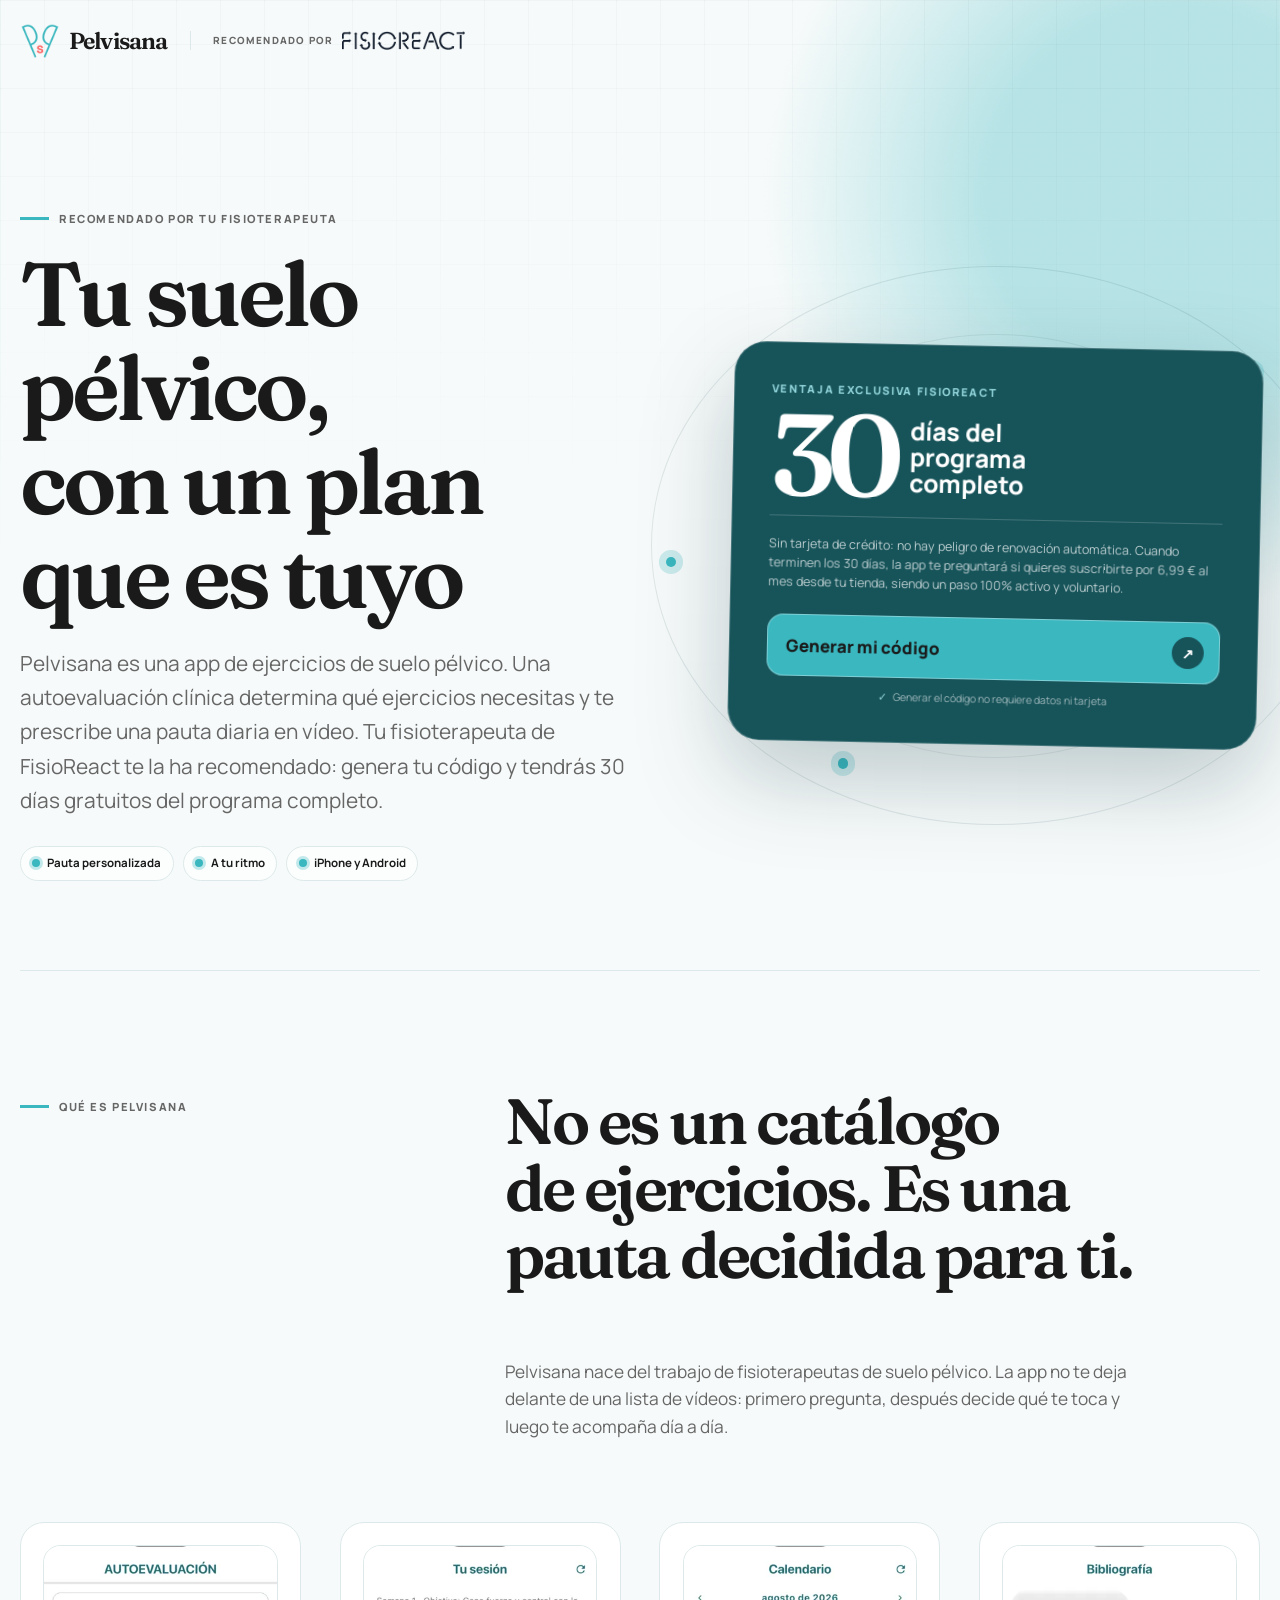
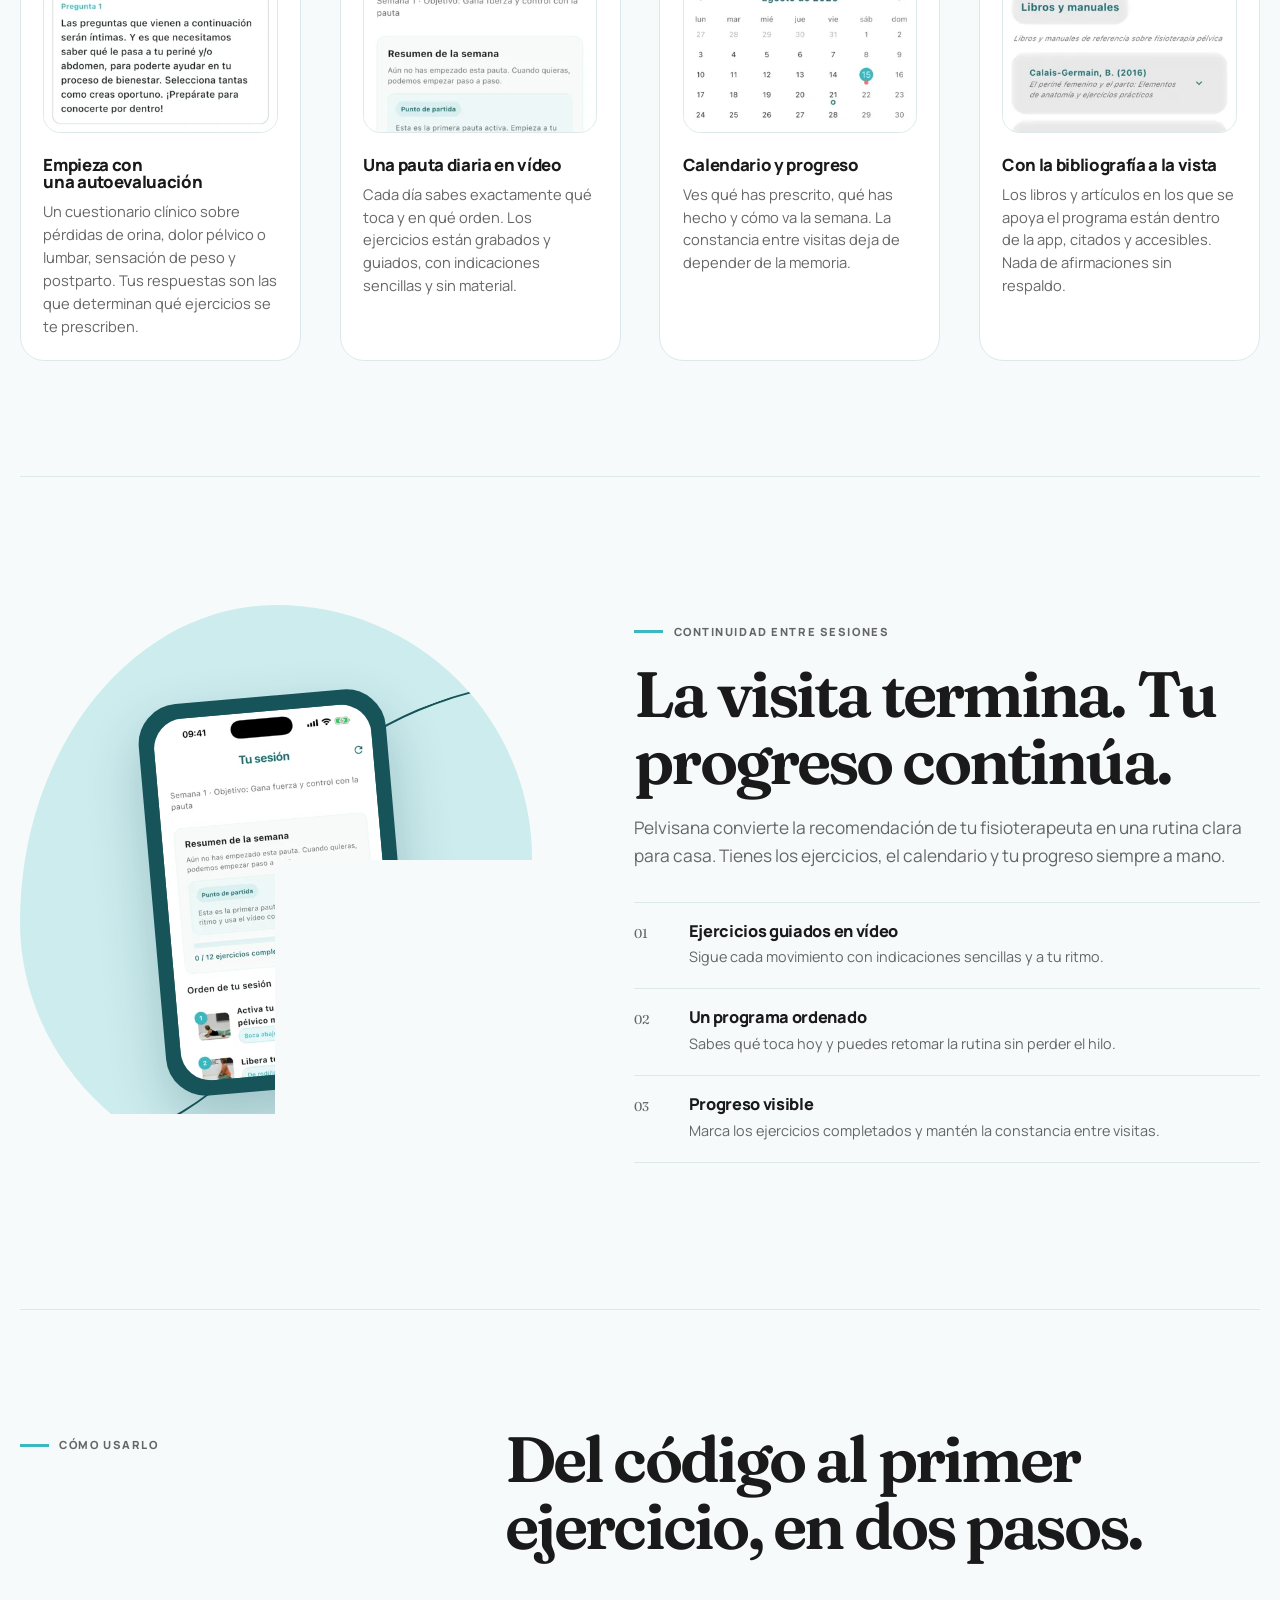
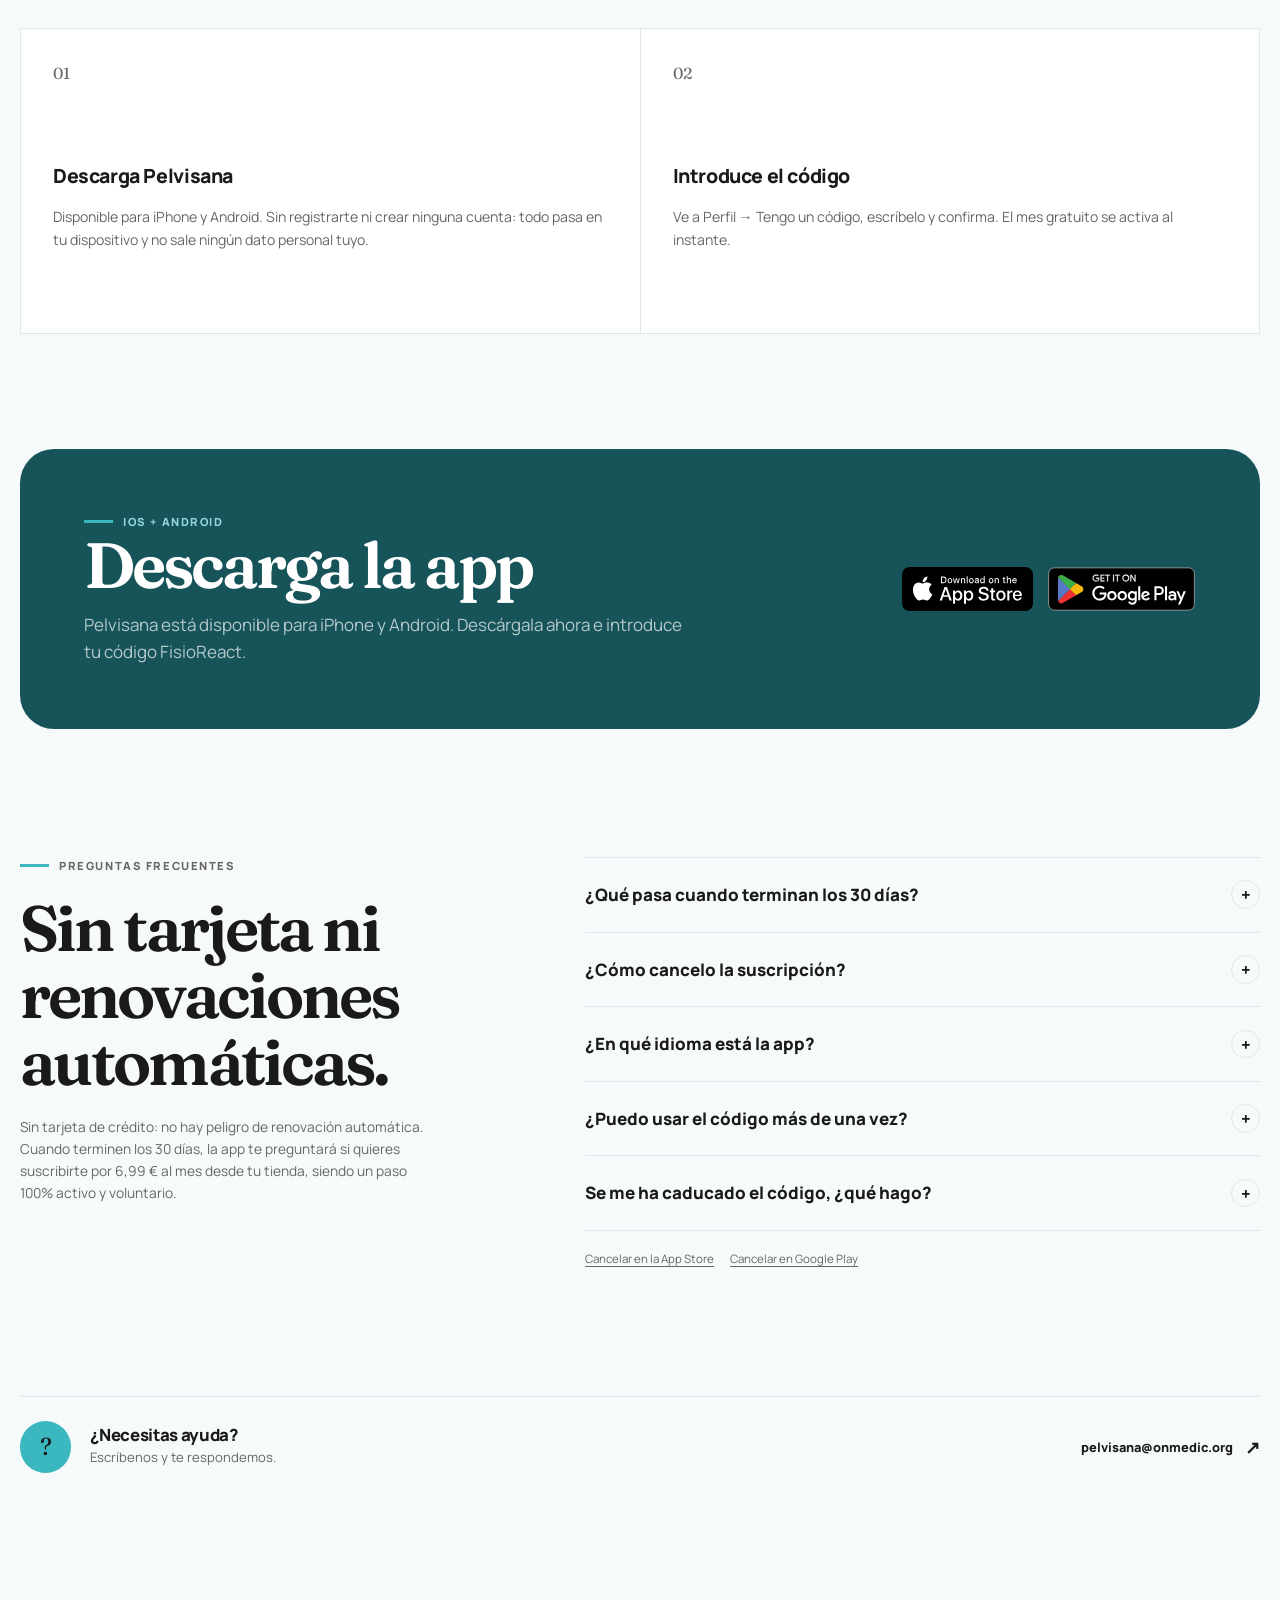
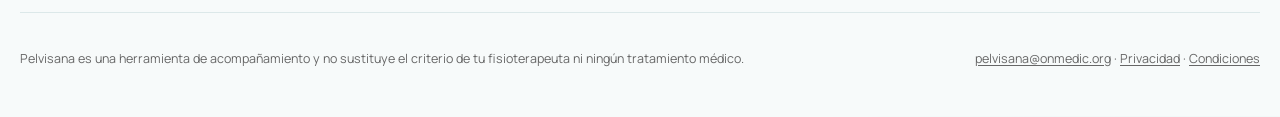
==== commit db2eeeeb: "deploy: 2026-08-28 19:53:28" ====
--- a/index.html
+++ b/index.html
@@ -1 +1 @@
-<!DOCTYPE html><html data-critters-container lang=es><head><meta charset=utf-8><meta content="width=device-width,initial-scale=1" name=viewport><title>Pelvisana para pacientes de FisioReact</title><meta content="La app de suelo pélvico que evalúa, te prescribe una pauta diaria y sigue tu progreso. 30 días gratuitos por recomendación de tu fisioterapeuta." name=description><meta content="noindex, nofollow" name=robots><meta content=light name=color-scheme><meta content=#17545a name=theme-color><style>:root{--brand:#17545a;--brand-hover:#123f45;--signal:#3ab7bf;--background:#f7fafa;--surface:#ffffff;--border:#dce8e9;--text:#1a1a1a;--muted:#666666;--accent:#ff6b6b;--accent-contrast:#ffffff;--danger:#dc2626;--radius:24px}</style><style>@font-face{font-family:Fraunces Variable;font-style:normal;font-display:swap;font-weight:100 900;src:url(/_astro/fraunces-vietnamese-wght-normal.CnvboYUG.woff2) format("woff2-variations");unicode-range:U+0102-0103,U+0110-0111,U+0128-0129,U+0168-0169,U+01A0-01A1,U+01AF-01B0,U+0300-0301,U+0303-0304,U+0308-0309,U+0323,U+0329,U+1EA0-1EF9,U+20AB}@font-face{font-family:Fraunces Variable;font-style:normal;font-display:swap;font-weight:100 900;src:url(/_astro/fraunces-latin-ext-wght-normal.Ca2vKHc0.woff2) format("woff2-variations");unicode-range:U+0100-02BA,U+02BD-02C5,U+02C7-02CC,U+02CE-02D7,U+02DD-02FF,U+0304,U+0308,U+0329,U+1D00-1DBF,U+1E00-1E9F,U+1EF2-1EFF,U+2020,U+20A0-20AB,U+20AD-20C0,U+2113,U+2C60-2C7F,U+A720-A7FF}@font-face{font-family:Fraunces Variable;font-style:normal;font-display:swap;font-weight:100 900;src:url(/_astro/fraunces-latin-wght-normal.ukD16Tqj.woff2) format("woff2-variations");unicode-range:U+0000-00FF,U+0131,U+0152-0153,U+02BB-02BC,U+02C6,U+02DA,U+02DC,U+0304,U+0308,U+0329,U+2000-206F,U+20AC,U+2122,U+2191,U+2193,U+2212,U+2215,U+FEFF,U+FFFD}@font-face{font-family:Manrope Variable;font-style:normal;font-display:swap;font-weight:200 800;src:url([data-uri]) format("woff2-variations");unicode-range:U+0460-052F,U+1C80-1C8A,U+20B4,U+2DE0-2DFF,U+A640-A69F,U+FE2E-FE2F}@font-face{font-family:Manrope Variable;font-style:normal;font-display:swap;font-weight:200 800;src:url(/_astro/manrope-cyrillic-wght-normal.Dvxsihut.woff2) format("woff2-variations");unicode-range:U+0301,U+0400-045F,U+0490-0491,U+04B0-04B1,U+2116}@font-face{font-family:Manrope Variable;font-style:normal;font-display:swap;font-weight:200 800;src:url(/_astro/manrope-greek-wght-normal.DL7QRZyv.woff2) format("woff2-variations");unicode-range:U+0370-0377,U+037A-037F,U+0384-038A,U+038C,U+038E-03A1,U+03A3-03FF}@font-face{font-family:Manrope Variable;font-style:normal;font-display:swap;font-weight:200 800;src:url(/_astro/manrope-vietnamese-wght-normal.usUDDRr7.woff2) format("woff2-variations");unicode-range:U+0102-0103,U+0110-0111,U+0128-0129,U+0168-0169,U+01A0-01A1,U+01AF-01B0,U+0300-0301,U+0303-0304,U+0308-0309,U+0323,U+0329,U+1EA0-1EF9,U+20AB}@font-face{font-family:Manrope Variable;font-style:normal;font-display:swap;font-weight:200 800;src:url(/_astro/manrope-latin-ext-wght-normal.Ch3YOpNY.woff2) format("woff2-variations");unicode-range:U+0100-02BA,U+02BD-02C5,U+02C7-02CC,U+02CE-02D7,U+02DD-02FF,U+0304,U+0308,U+0329,U+1D00-1DBF,U+1E00-1E9F,U+1EF2-1EFF,U+2020,U+20A0-20AB,U+20AD-20C0,U+2113,U+2C60-2C7F,U+A720-A7FF}@font-face{font-family:Manrope Variable;font-style:normal;font-display:swap;font-weight:200 800;src:url(/_astro/manrope-latin-wght-normal.DHIcAJRg.woff2) format("woff2-variations");unicode-range:U+0000-00FF,U+0131,U+0152-0153,U+02BB-02BC,U+02C6,U+02DA,U+02DC,U+0304,U+0308,U+0329,U+2000-206F,U+20AC,U+2122,U+2191,U+2193,U+2212,U+2215,U+FEFF,U+FFFD}:root{--brand:#17545a;--brand-hover:#123f45;--signal:#3ab7bf;--background:#f7fafa;--surface:#ffffff;--border:#dce8e9;--text:#1a1a1a;--muted:#666666;--accent:#ff6b6b;--accent-contrast:#ffffff;--danger:#dc2626;--radius:24px;--font-sans:"Manrope Variable","Avenir Next","Helvetica Neue",sans-serif;--font-display:"Fraunces Variable",Georgia,serif;--shadow:0 24px 70px rgb(18 63 69 / 10%)}*,:after,:before{box-sizing:border-box}html{scroll-behavior:smooth;-webkit-text-size-adjust:100%}body{min-width:320px;margin:0;background:radial-gradient(circle at 92% 4%,color-mix(in srgb,var(--signal) 34%,transparent) 0 12rem,transparent 26rem),var(--background);color:var(--text);font-family:var(--font-sans);font-size:17px;line-height:1.6;-webkit-font-smoothing:antialiased}body:before{position:fixed;inset:0;z-index:-1;background-image:linear-gradient(rgb(18 63 69 / 3%) 1px,transparent 1px),linear-gradient(90deg,rgb(18 63 69 / 3%) 1px,transparent 1px);background-size:44px 44px;content:"";mask-image:linear-gradient(to bottom,black,transparent 55%);pointer-events:none}a{color:inherit}button{font:inherit}a,button{-webkit-tap-highlight-color:transparent}.topbar,footer,main{width:min(100% - 2.5rem,78rem);margin-inline:auto}.topbar{display:flex;align-items:center;justify-content:space-between;gap:1.5rem;padding-block:1.4rem}.brand-lockup{display:flex;align-items:center;gap:clamp(.8rem,2vw,1.4rem);min-width:0}.brand-lockup__self{display:flex;align-items:center;gap:.55rem;text-decoration:none}.brand-lockup__mark{display:block;width:clamp(30px,4.5vw,40px);height:auto}.brand-lockup .pelvisana-wordmark{font-family:var(--font-display);font-size:clamp(1.15rem,2.4vw,1.45rem);font-variation-settings:"SOFT" 50,"WONK" 1;font-weight:620;letter-spacing:-.035em;white-space:nowrap}.brand-lockup__endorsement{display:flex;align-items:center;gap:.55rem;padding-left:clamp(.8rem,2vw,1.4rem);border-left:1px solid var(--border);min-width:0}.brand-lockup__by{color:var(--muted);font-size:.62rem;font-weight:800;letter-spacing:.12em;text-transform:uppercase;white-space:nowrap}.brand-lockup__partner{display:block;width:auto;height:clamp(15px,2.1vw,19px)}main{padding-block:clamp(1rem,3vw,2.5rem) clamp(4rem,9vw,8rem)}h1,h2,h3{margin-top:0;color:var(--text);line-height:1.05;text-wrap:balance}h1,h2{font-family:var(--font-display);font-variation-settings:"SOFT" 50,"WONK" 1;font-weight:620;letter-spacing:-.045em}h3{font-size:1.02rem;font-weight:800;letter-spacing:-.02em}p{margin-top:0}.eyebrow{display:flex;align-items:center;gap:.65rem;margin:0 0 1.2rem;color:var(--muted);font-size:.7rem;font-weight:800;letter-spacing:.14em;text-transform:uppercase}.eyebrow:before{width:1.8rem;height:3px;background:var(--signal);content:""}footer{display:grid;grid-template-columns:1.5fr 1fr;gap:2rem;padding-block:2.25rem 3rem;border-top:1px solid var(--border);color:var(--muted);font-size:.78rem}footer p{margin:0}footer .footer-links{text-align:right}footer a{text-underline-offset:.2em}@media(max-width:700px){.topbar,footer,main{width:min(100% - 1.5rem,78rem)}.topbar{padding-block:1rem}.brand-lockup{gap:.7rem}.brand-lockup__by{display:none}footer{grid-template-columns:1fr;gap:1rem}footer .footer-links{text-align:left}}@media(prefers-reduced-motion:reduce){*,:after,:before{scroll-behavior:auto!important;animation:none!important;transition:none!important}}.generator[data-astro-cid-xj4i4xix]{margin-top:1.4rem}.generator[data-astro-cid-xj4i4xix]>button[data-astro-cid-xj4i4xix]{display:flex;align-items:center;justify-content:space-between;gap:1rem;width:100%;padding:.95rem 1rem .95rem 1.2rem;border:0;border-radius:1rem;background:var(--signal);color:var(--text);font-weight:850;cursor:pointer;box-shadow:inset 0 0 0 1px #ffffff59;transition:background .2s ease,transform .2s ease}.generator[data-astro-cid-xj4i4xix]>button[data-astro-cid-xj4i4xix] i[data-astro-cid-xj4i4xix]{display:grid;place-items:center;width:2rem;height:2rem;border-radius:50%;background:var(--brand);color:#fff;font-size:.9rem;font-style:normal}.generator[data-astro-cid-xj4i4xix]>button[data-astro-cid-xj4i4xix]:hover:not([disabled]){background:#fff;transform:translateY(-2px)}.generator__privacy[data-astro-cid-xj4i4xix]{display:flex;align-items:center;justify-content:center;gap:.4rem;margin:.65rem 0 0;color:#ffffff94;font-size:.66rem}.generator__privacy[data-astro-cid-xj4i4xix] span[data-astro-cid-xj4i4xix]{color:color-mix(in srgb,var(--signal) 55%,#fff)}.result[data-astro-cid-xj4i4xix]{margin-top:1rem;padding:1rem;border:1px solid rgb(255 255 255 / 18%);border-radius:1.1rem;background:#ffffff14;text-align:center}.result__label[data-astro-cid-xj4i4xix]{margin:0 0 .2rem;color:color-mix(in srgb,var(--signal) 55%,#fff);font-size:.65rem;font-weight:800;letter-spacing:.12em;text-transform:uppercase}output[data-astro-cid-xj4i4xix]{display:block;margin-bottom:.7rem;color:#fff;font-family:SFMono-Regular,Consolas,monospace;font-size:clamp(2rem,10vw,3.1rem);font-weight:800;letter-spacing:.12em;line-height:1.2;overflow-wrap:anywhere;user-select:all}#copy[data-astro-cid-xj4i4xix]{padding:.45rem .85rem;border:1px solid rgb(255 255 255 / 28%);border-radius:999px;background:0 0;color:#fff;font-size:.72rem;font-weight:750;cursor:pointer}.result__meta[data-astro-cid-xj4i4xix]{margin:.7rem 0 0;color:#fff9;font-size:.66rem;line-height:1.45}.generator__error[data-astro-cid-xj4i4xix]{margin:.8rem 0 0;padding:.7rem .8rem;border-radius:.8rem;background:#fff1f0;color:#8f1d16;font-size:.76rem;line-height:1.45}.hero[data-astro-cid-bvv4u53t]{display:grid;grid-template-columns:minmax(0,1.08fr) minmax(22rem,.92fr);align-items:center;gap:clamp(2rem,7vw,7rem);min-height:min(760px,calc(100vh - 8rem));padding-block:clamp(2rem,7vw,6.5rem)}.hero__copy[data-astro-cid-bvv4u53t]{position:relative;z-index:1}.hero[data-astro-cid-bvv4u53t] h1[data-astro-cid-bvv4u53t]{max-width:11ch;margin-bottom:1.4rem;font-size:clamp(3.35rem,7vw,6.9rem)}.hero__lead[data-astro-cid-bvv4u53t]{max-width:43rem;margin-bottom:1.8rem;color:var(--muted);font-size:clamp(1.05rem,1.8vw,1.3rem);line-height:1.65}.benefits[data-astro-cid-bvv4u53t]{display:flex;flex-wrap:wrap;gap:.6rem;padding:0;margin:0;list-style:none}.benefits[data-astro-cid-bvv4u53t] li[data-astro-cid-bvv4u53t]{display:flex;align-items:center;gap:.45rem;padding:.45rem .7rem;border:1px solid var(--border);border-radius:999px;background:#ffffffa6;font-size:.72rem;font-weight:700}.benefits[data-astro-cid-bvv4u53t] li[data-astro-cid-bvv4u53t]:before{width:.5rem;height:.5rem;border-radius:50%;background:var(--signal);box-shadow:0 0 0 3px color-mix(in srgb,var(--signal) 30%,transparent);content:""}.hero__offer-wrap[data-astro-cid-bvv4u53t]{position:relative;isolation:isolate}.orbit[data-astro-cid-bvv4u53t]{position:absolute;inset:-5rem;z-index:-1;border:1px solid rgb(18 63 69 / 10%);border-radius:50%;animation:orbit-in 1.2s cubic-bezier(.2,.8,.2,1) both}.orbit[data-astro-cid-bvv4u53t]:after,.orbit[data-astro-cid-bvv4u53t]:before{position:absolute;border:1px solid rgb(18 63 69 / 8%);border-radius:50%;content:""}.orbit[data-astro-cid-bvv4u53t]:before{inset:12%}.orbit[data-astro-cid-bvv4u53t]:after{inset:25%}.orbit[data-astro-cid-bvv4u53t] span[data-astro-cid-bvv4u53t]{position:absolute;width:.65rem;height:.65rem;border-radius:50%;background:var(--signal);box-shadow:0 0 0 7px color-mix(in srgb,var(--signal) 24%,transparent)}.orbit[data-astro-cid-bvv4u53t] span[data-astro-cid-bvv4u53t]:first-child{top:18%;right:12%}.orbit[data-astro-cid-bvv4u53t] span[data-astro-cid-bvv4u53t]:nth-child(2){bottom:10%;left:27%}.orbit[data-astro-cid-bvv4u53t] span[data-astro-cid-bvv4u53t]:nth-child(3){top:52%;left:2%}.hero__offer[data-astro-cid-bvv4u53t]{padding:clamp(1.3rem,3.5vw,2.3rem);border:1px solid rgb(255 255 255 / 20%);border-radius:calc(var(--radius) + 8px);background:var(--brand);color:#fff;box-shadow:0 34px 90px #123f4542;transform:rotate(1.2deg);animation:card-in .9s .15s cubic-bezier(.2,.8,.2,1) both}.offer__eyebrow[data-astro-cid-bvv4u53t]{margin:0 0 1rem;color:color-mix(in srgb,var(--signal) 55%,#fff);font-size:.69rem;font-weight:800;letter-spacing:.15em;text-transform:uppercase}.offer__headline[data-astro-cid-bvv4u53t]{display:flex;align-items:flex-end;gap:1rem;padding-bottom:1.3rem;border-bottom:1px solid rgb(255 255 255 / 18%)}.offer__headline[data-astro-cid-bvv4u53t] strong[data-astro-cid-bvv4u53t]{font-family:var(--font-display);font-size:clamp(4.8rem,9vw,7.5rem);font-weight:580;letter-spacing:-.08em;line-height:.7}.offer__headline[data-astro-cid-bvv4u53t] span[data-astro-cid-bvv4u53t]{max-width:7ch;font-size:clamp(1.1rem,2.2vw,1.55rem);font-weight:750;line-height:1.05}.offer__fine-print[data-astro-cid-bvv4u53t]{margin:1.1rem 0 0;color:#ffffffb3;font-size:.78rem;line-height:1.55}.continuity[data-astro-cid-bvv4u53t]{display:grid;grid-template-columns:minmax(21rem,.9fr) minmax(0,1.1fr);align-items:center;gap:clamp(3rem,8vw,8rem);padding-block:clamp(5rem,10vw,9rem);border-top:1px solid var(--border)}.product[data-astro-cid-bvv4u53t]{padding-block:clamp(4rem,9vw,8rem);border-top:1px solid var(--border)}.product[data-astro-cid-bvv4u53t] .section-heading[data-astro-cid-bvv4u53t]{margin-bottom:clamp(2.5rem,5vw,4rem)}.product[data-astro-cid-bvv4u53t] .section-heading[data-astro-cid-bvv4u53t] .section-lead[data-astro-cid-bvv4u53t]{grid-column:2;margin-top:1.1rem}.pillars[data-astro-cid-bvv4u53t]{display:grid;grid-template-columns:repeat(auto-fit,minmax(15rem,1fr));gap:clamp(1.5rem,3vw,2.5rem)}.pillar[data-astro-cid-bvv4u53t]{display:flex;flex-direction:column;gap:.6rem;padding:1.4rem;border:1px solid var(--border);border-radius:var(--radius);background:var(--surface)}.pillar__shot[data-astro-cid-bvv4u53t]{margin-bottom:.8rem;border:1px solid var(--border);border-radius:1.1rem;background:var(--background);overflow:hidden}.pillar__shot[data-astro-cid-bvv4u53t] img[data-astro-cid-bvv4u53t]{display:block;width:100%;height:auto}.pillar[data-astro-cid-bvv4u53t] h3[data-astro-cid-bvv4u53t]{margin:0;font-size:1.05rem}.pillar[data-astro-cid-bvv4u53t] p[data-astro-cid-bvv4u53t]{margin:0;color:var(--muted);font-size:.92rem;line-height:1.55}.continuity__visual[data-astro-cid-bvv4u53t]{position:relative;display:grid;place-items:center;min-height:36rem;border-radius:50% 50% 46% 54%/55% 44% 56% 45%;background:color-mix(in srgb,var(--signal) 26%,#fff);overflow:hidden}.device[data-astro-cid-bvv4u53t]{position:relative;width:min(56%,15.5rem);margin:0;padding:.5rem;border:7px solid var(--brand);border-radius:2.5rem;background:var(--brand);box-shadow:0 25px 55px #123f453d;transform:rotate(-5deg)}.device[data-astro-cid-bvv4u53t] img[data-astro-cid-bvv4u53t]{display:block;width:100%;aspect-ratio:9/15;height:auto;border-radius:1.9rem;object-fit:cover;object-position:top center}.movement-line[data-astro-cid-bvv4u53t]{position:absolute;width:70%;height:30%;border:2px solid rgb(18 63 69 / 16%);border-color:var(--brand) transparent transparent;border-radius:50%}.movement-line--one[data-astro-cid-bvv4u53t]{top:16%;right:-22%;transform:rotate(-20deg)}.movement-line--two[data-astro-cid-bvv4u53t]{bottom:6%;left:-21%;transform:rotate(160deg)}.continuity__copy[data-astro-cid-bvv4u53t] h2[data-astro-cid-bvv4u53t],.download[data-astro-cid-bvv4u53t] h2[data-astro-cid-bvv4u53t],.faq[data-astro-cid-bvv4u53t] h2[data-astro-cid-bvv4u53t],.section-heading[data-astro-cid-bvv4u53t] h2[data-astro-cid-bvv4u53t]{margin-bottom:1.25rem;font-size:clamp(2.5rem,5vw,4.7rem)}.section-lead[data-astro-cid-bvv4u53t]{max-width:40rem;color:var(--muted);font-size:1.08rem}.feature-list[data-astro-cid-bvv4u53t]{margin-top:2rem;border-top:1px solid var(--border)}.feature-list[data-astro-cid-bvv4u53t] article[data-astro-cid-bvv4u53t]{display:grid;grid-template-columns:2.4rem 1fr;gap:1rem;padding:1.25rem 0;border-bottom:1px solid var(--border)}.feature-list[data-astro-cid-bvv4u53t] article[data-astro-cid-bvv4u53t]>span[data-astro-cid-bvv4u53t]{color:var(--muted);font-family:var(--font-display);font-size:.8rem}.feature-list[data-astro-cid-bvv4u53t] h3[data-astro-cid-bvv4u53t]{margin-bottom:.35rem}.feature-list[data-astro-cid-bvv4u53t] p[data-astro-cid-bvv4u53t]{margin:0;color:var(--muted);font-size:.9rem}.how[data-astro-cid-bvv4u53t]{padding-block:clamp(5rem,9vw,8rem);border-top:1px solid var(--border)}.section-heading[data-astro-cid-bvv4u53t]{display:grid;grid-template-columns:.75fr 1.25fr;align-items:start;gap:2rem;margin-bottom:3rem}.section-heading[data-astro-cid-bvv4u53t] .eyebrow[data-astro-cid-bvv4u53t]{margin-top:.7rem}.steps[data-astro-cid-bvv4u53t]{display:grid;grid-template-columns:repeat(auto-fit,minmax(280px,1fr));gap:1px;padding:1px;margin:0;background:var(--border);list-style:none}.steps[data-astro-cid-bvv4u53t] li[data-astro-cid-bvv4u53t]{min-height:19rem;padding:clamp(1.3rem,3vw,2rem);background:var(--surface);transition:transform .25s ease,background .25s ease}.steps[data-astro-cid-bvv4u53t] li[data-astro-cid-bvv4u53t]:hover{position:relative;z-index:1;background:var(--signal);transform:translateY(-7px)}.step-number[data-astro-cid-bvv4u53t]{display:block;margin-bottom:5rem;color:var(--muted);font-family:var(--font-display);font-size:1rem}.steps[data-astro-cid-bvv4u53t] h3[data-astro-cid-bvv4u53t]{font-size:1.22rem}.steps[data-astro-cid-bvv4u53t] p[data-astro-cid-bvv4u53t]{margin:0;color:var(--muted);font-size:.88rem}.steps[data-astro-cid-bvv4u53t] li[data-astro-cid-bvv4u53t]:hover .step-number[data-astro-cid-bvv4u53t],.steps[data-astro-cid-bvv4u53t] li[data-astro-cid-bvv4u53t]:hover p[data-astro-cid-bvv4u53t]{color:color-mix(in srgb,var(--brand) 72%,transparent)}.download[data-astro-cid-bvv4u53t]{display:grid;grid-template-columns:1fr auto;align-items:center;gap:3rem;padding:clamp(2rem,5vw,4rem);border-radius:calc(var(--radius) + 10px);background:var(--brand);color:#fff;overflow:hidden}.download[data-astro-cid-bvv4u53t] h2[data-astro-cid-bvv4u53t]{max-width:12ch;margin-bottom:.8rem;color:#fff}.download[data-astro-cid-bvv4u53t] .eyebrow[data-astro-cid-bvv4u53t]{color:color-mix(in srgb,var(--signal) 55%,#fff)}.download[data-astro-cid-bvv4u53t] p[data-astro-cid-bvv4u53t]{max-width:38rem;margin:0;color:#ffffffad}.store-links[data-astro-cid-bvv4u53t]{display:flex;flex-wrap:wrap;align-items:center;gap:.85rem}.store-link[data-astro-cid-bvv4u53t]{display:inline-flex;align-items:center;border-radius:.75rem;transition:transform .2s ease,opacity .2s ease}.store-link[data-astro-cid-bvv4u53t]:hover{transform:translateY(-2px);opacity:.92}.store-link[data-astro-cid-bvv4u53t] img[data-astro-cid-bvv4u53t]{height:2.75rem;width:auto;display:block}.faq[data-astro-cid-bvv4u53t]{display:grid;grid-template-columns:.8fr 1.2fr;gap:clamp(3rem,9vw,9rem);padding-block:clamp(6rem,10vw,9rem)}.faq__intro[data-astro-cid-bvv4u53t]{position:sticky;top:2rem;align-self:start}.faq__intro[data-astro-cid-bvv4u53t] h2[data-astro-cid-bvv4u53t]{max-width:9ch}.faq__intro[data-astro-cid-bvv4u53t]>p[data-astro-cid-bvv4u53t]:last-child{max-width:26rem;color:var(--muted);font-size:.86rem}.faq__items[data-astro-cid-bvv4u53t]{border-top:1px solid var(--border)}details[data-astro-cid-bvv4u53t]{border-bottom:1px solid var(--border)}summary[data-astro-cid-bvv4u53t]{display:flex;align-items:center;justify-content:space-between;gap:1rem;padding:1.4rem 0;cursor:pointer;font-weight:800;list-style:none}summary[data-astro-cid-bvv4u53t]::-webkit-details-marker{display:none}summary[data-astro-cid-bvv4u53t] span[data-astro-cid-bvv4u53t]{display:grid;place-items:center;flex:0 0 1.8rem;height:1.8rem;border:1px solid var(--border);border-radius:50%;transition:transform .2s ease}details[data-astro-cid-bvv4u53t] p[data-astro-cid-bvv4u53t]{max-width:42rem;margin:-.5rem 0 1.4rem;color:var(--muted);font-size:.92rem}.cancel-links[data-astro-cid-bvv4u53t]{display:flex;flex-wrap:wrap;gap:1rem;padding-top:1.2rem}.cancel-links[data-astro-cid-bvv4u53t] a[data-astro-cid-bvv4u53t]{color:var(--muted);font-size:.72rem;text-underline-offset:.2rem}.support[data-astro-cid-bvv4u53t]{display:grid;grid-template-columns:auto 1fr auto;align-items:center;gap:1.2rem;padding:1.5rem 0;border-top:1px solid var(--border)}.support__mark[data-astro-cid-bvv4u53t]{display:grid;place-items:center;width:3.2rem;height:3.2rem;border-radius:50%;background:var(--signal);font-family:var(--font-display);font-size:1.5rem}.support[data-astro-cid-bvv4u53t] h2[data-astro-cid-bvv4u53t]{margin:0 0 .2rem;font-family:var(--font-sans);font-size:1.05rem;font-weight:850;letter-spacing:-.02em}.support[data-astro-cid-bvv4u53t] p[data-astro-cid-bvv4u53t]{margin:0;color:var(--muted);font-size:.82rem}.support[data-astro-cid-bvv4u53t]>a[data-astro-cid-bvv4u53t]{display:flex;align-items:center;gap:.75rem;font-size:.8rem;font-weight:800;text-decoration:none}.support[data-astro-cid-bvv4u53t]>a[data-astro-cid-bvv4u53t] span[data-astro-cid-bvv4u53t]{font-size:1.1rem}@keyframes card-in{0%{opacity:0;transform:translateY(2rem) rotate(4deg)}to{opacity:1;transform:rotate(1.2deg)}}@keyframes orbit-in{0%{opacity:0;transform:scale(.75)}to{opacity:1;transform:scale(1)}}@media(max-width:980px){.hero[data-astro-cid-bvv4u53t]{grid-template-columns:1fr;min-height:auto}.hero__copy[data-astro-cid-bvv4u53t]{max-width:50rem}.hero[data-astro-cid-bvv4u53t] h1[data-astro-cid-bvv4u53t]{max-width:12ch}.hero__offer-wrap[data-astro-cid-bvv4u53t]{width:min(100%,35rem);margin-inline:auto}.continuity[data-astro-cid-bvv4u53t]{grid-template-columns:1fr}.continuity__visual[data-astro-cid-bvv4u53t]{width:min(100%,36rem);margin-inline:auto}.section-heading[data-astro-cid-bvv4u53t]{grid-template-columns:1fr}.product[data-astro-cid-bvv4u53t] .section-heading[data-astro-cid-bvv4u53t] .section-lead[data-astro-cid-bvv4u53t]{grid-column:1}.section-heading[data-astro-cid-bvv4u53t] .eyebrow[data-astro-cid-bvv4u53t]{margin-top:0}.download[data-astro-cid-bvv4u53t],.faq[data-astro-cid-bvv4u53t]{grid-template-columns:1fr}.faq__intro[data-astro-cid-bvv4u53t]{position:static}.faq__intro[data-astro-cid-bvv4u53t] h2[data-astro-cid-bvv4u53t]{max-width:12ch}}@media(max-width:700px){.hero[data-astro-cid-bvv4u53t]{padding-top:2.3rem}.hero[data-astro-cid-bvv4u53t] h1[data-astro-cid-bvv4u53t]{font-size:clamp(3.15rem,16vw,4.8rem)}.hero__offer[data-astro-cid-bvv4u53t]{transform:none}.orbit[data-astro-cid-bvv4u53t]{inset:-2rem}.offer__headline[data-astro-cid-bvv4u53t] strong[data-astro-cid-bvv4u53t]{font-size:5.5rem}.continuity__visual[data-astro-cid-bvv4u53t]{min-height:30rem}.steps[data-astro-cid-bvv4u53t]{grid-template-columns:1fr}.steps[data-astro-cid-bvv4u53t] li[data-astro-cid-bvv4u53t]{min-height:auto}.step-number[data-astro-cid-bvv4u53t]{margin-bottom:2.5rem}.support[data-astro-cid-bvv4u53t]{grid-template-columns:auto 1fr}.support[data-astro-cid-bvv4u53t]>a[data-astro-cid-bvv4u53t]{grid-column:2}.download[data-astro-cid-bvv4u53t]{padding:1.5rem}.faq[data-astro-cid-bvv4u53t]{padding-bottom:5rem}}</style><link href=/_astro/index.DK-V8ZfT.css rel=stylesheet media=print onload="this.media=&#34;all&#34;"><noscript><link href=/_astro/index.DK-V8ZfT.css rel=stylesheet></noscript><link href=/_astro/index.CsELu_fB.css rel=stylesheet media=print onload="this.media=&#34;all&#34;"><noscript><link href=/_astro/index.CsELu_fB.css rel=stylesheet></noscript></head><body><header class=topbar><div class=brand-lockup aria-label="Pelvisana · Recomendado por FisioReact"><a href=/ class=brand-lockup__self><img alt height=355 loading=eager src=/img/logo-400w.webp width=400 sizes=40px srcset="/img/logo-400w.webp 400w, /img/logo-800w.webp 800w" class=brand-lockup__mark> <span class=pelvisana-wordmark>Pelvisana</span> </a><span class=brand-lockup__endorsement><span class=brand-lockup__by>Recomendado por</span> <img alt=FisioReact height=45 loading=eager src=/img/fisioreact-logo.png width=292 class=brand-lockup__partner></span></div></header><main class=wide><section class=hero aria-labelledby=hero-title data-astro-cid-bvv4u53t><div data-astro-cid-bvv4u53t class=hero__copy><p data-astro-cid-bvv4u53t class=eyebrow>Recomendado por tu fisioterapeuta</p><h1 data-astro-cid-bvv4u53t id=hero-title>Tu suelo pélvico, con un plan que es tuyo</h1><p data-astro-cid-bvv4u53t class=hero__lead>Pelvisana es una app de ejercicios de suelo pélvico. Una autoevaluación clínica determina qué ejercicios necesitas y te prescribe una pauta diaria en vídeo. Tu fisioterapeuta de FisioReact te la ha recomendado: genera tu código y tendrás 30 días gratuitos del programa completo.</p><ul aria-label="Continuidad entre sesiones" class=benefits data-astro-cid-bvv4u53t><li data-astro-cid-bvv4u53t>Pauta personalizada</li><li data-astro-cid-bvv4u53t>A tu ritmo</li><li data-astro-cid-bvv4u53t>iPhone y Android</li></ul></div><div data-astro-cid-bvv4u53t class=hero__offer-wrap><div data-astro-cid-bvv4u53t class=orbit aria-hidden=true><span data-astro-cid-bvv4u53t></span><span data-astro-cid-bvv4u53t></span><span data-astro-cid-bvv4u53t></span></div><article data-astro-cid-bvv4u53t class=hero__offer><p data-astro-cid-bvv4u53t class=offer__eyebrow>Ventaja exclusiva FisioReact</p><div data-astro-cid-bvv4u53t class=offer__headline><strong data-astro-cid-bvv4u53t>30</strong> <span data-astro-cid-bvv4u53t>días del programa completo</span></div><p data-astro-cid-bvv4u53t class=offer__fine-print>Sin tarjeta de crédito: no hay peligro de renovación automática. Cuando terminen los 30 días, la app te preguntará si quieres suscribirte por 6,99 € al mes desde tu tienda, siendo un paso 100% activo y voluntario.</p><section class=generator aria-label="Generar mi código" data-astro-cid-xj4i4xix><button data-astro-cid-xj4i4xix data-label="Generar mi código" id=generate type=button data-busy=Generando…><span data-astro-cid-xj4i4xix>Generar mi código</span><i aria-hidden=true data-astro-cid-xj4i4xix>↗</i></button><p class=generator__privacy data-astro-cid-xj4i4xix><span aria-hidden=true data-astro-cid-xj4i4xix>✓</span>Generar el código no requiere datos ni tarjeta</p><div class=result data-astro-cid-xj4i4xix hidden id=result><p class=result__label data-astro-cid-xj4i4xix>Tu código</p><output aria-live=polite data-astro-cid-xj4i4xix id=code></output><button data-astro-cid-xj4i4xix data-label=Copiar id=copy type=button data-done=Copiado>Copiar</button><p class=result__meta data-astro-cid-xj4i4xix id=validity></p><p class=result__meta data-astro-cid-xj4i4xix>Apúntalo antes de cerrar la página. Si lo pierdes, puedes generar otro.</p></div><p class=generator__error data-astro-cid-xj4i4xix id=error hidden role=alert></p></section><script>!function(){const e={daily_limit_reached:"Hoy ya se han generado todos los códigos disponibles. Inténtalo mañana o habla con tu fisioterapeuta.",ip_limit_reached:"Has generado demasiados códigos desde esta conexión. Inténtalo mañana.",uid_limit_reached:"Tu cuenta ya ha generado demasiados códigos hoy. Inténtalo mañana.",inventory_exhausted:"Ahora mismo no quedan códigos disponibles. Avisa a tu fisioterapeuta y lo resolvemos enseguida.",issuance_disabled:"Esta campaña no permite generar códigos desde la web.",inactive:"La campaña todavía no está activa. Inténtalo más tarde.",not_started:"La campaña todavía no ha empezado.",expired:"Esta campaña ya ha finalizado.",network:"No hemos podido conectar. Comprueba la conexión e inténtalo de nuevo.",unknown:"Algo no ha ido bien. Inténtalo de nuevo en un momento."};!function(){const t=document.getElementById("generate"),n=document.getElementById("result"),a=document.getElementById("code"),o=document.getElementById("validity"),d=document.getElementById("error"),i=document.getElementById("copy");if(!(t&&n&&a&&o&&d&&i))return;const s=t=>{d.textContent=e[t]||e.unknown,d.hidden=!1};t.addEventListener("click",async()=>{d.hidden=!0,t.disabled=!0,t.setAttribute("aria-busy","true");const e=t.querySelector("span");e&&(e.textContent=t.dataset.busy);try{const e=await fetch("https://us-central1-pelvisana-f9e68.cloudfunctions.net/issuePartnerCode",{method:"POST",headers:{"Content-Type":"application/json"},body:JSON.stringify({data:{campaignId:"fisioreact-2026"}})}),d=await e.json().catch(()=>null);if(!e.ok||!d||d.error)return void s(d?.error?.details?.reason??"unknown");const i=d.result?.code;if(!i)return void s("unknown");a.textContent=i;const r=d.result?.expiresAt;if(r){const e=new Date(r).toLocaleDateString("es",{day:"numeric",month:"long",year:"numeric"});o.textContent="Válido hasta el %s".replace("%s",e),o.hidden=!1}else o.hidden=!0;n.hidden=!1,t.hidden=!0}catch{s("network")}finally{t.disabled=!1,t.removeAttribute("aria-busy"),e&&(e.textContent=t.dataset.label)}}),i.addEventListener("click",async()=>{try{await navigator.clipboard.writeText(a.textContent||""),i.textContent=i.dataset.done,setTimeout(()=>{i.textContent=i.dataset.label},2e3)}catch{}})}()}()</script></article></div></section><section class=product aria-labelledby=product-title data-astro-cid-bvv4u53t><div data-astro-cid-bvv4u53t class=section-heading><p data-astro-cid-bvv4u53t class=eyebrow>Qué es Pelvisana</p><h2 data-astro-cid-bvv4u53t id=product-title>No es un catálogo de ejercicios. Es una pauta decidida para ti.</h2><p data-astro-cid-bvv4u53t class=section-lead>Pelvisana nace del trabajo de fisioterapeutas de suelo pélvico. La app no te deja delante de una lista de vídeos: primero pregunta, después decide qué te toca y luego te acompaña día a día.</p></div><div data-astro-cid-bvv4u53t class=pillars><article data-astro-cid-bvv4u53t class=pillar><div data-astro-cid-bvv4u53t class=pillar__shot><img alt="Cuestionario de autoevaluación de Pelvisana" height=432 loading=lazy src=/img/screenshots/evaluacion-card-540w.webp width=540 data-astro-cid-bvv4u53t decoding=async sizes="(max-width: 700px) 45vw, 15rem" srcset="/img/screenshots/evaluacion-card-360w.webp 360w, /img/screenshots/evaluacion-card-540w.webp 540w, /img/screenshots/evaluacion-card-720w.webp 720w"></div><h3 data-astro-cid-bvv4u53t>Empieza con una autoevaluación</h3><p data-astro-cid-bvv4u53t>Un cuestionario clínico sobre pérdidas de orina, dolor pélvico o lumbar, sensación de peso y postparto. Tus respuestas son las que determinan qué ejercicios se te prescriben.</p></article><article data-astro-cid-bvv4u53t class=pillar><div data-astro-cid-bvv4u53t class=pillar__shot><img alt="Pantalla «Tu sesión» de Pelvisana con el orden de ejercicios del día" height=432 loading=lazy src=/img/screenshots/hoy-card-540w.webp width=540 data-astro-cid-bvv4u53t decoding=async sizes="(max-width: 700px) 45vw, 15rem" srcset="/img/screenshots/hoy-card-360w.webp 360w, /img/screenshots/hoy-card-540w.webp 540w, /img/screenshots/hoy-card-720w.webp 720w"></div><h3 data-astro-cid-bvv4u53t>Una pauta diaria en vídeo</h3><p data-astro-cid-bvv4u53t>Cada día sabes exactamente qué toca y en qué orden. Los ejercicios están grabados y guiados, con indicaciones sencillas y sin material.</p></article><article data-astro-cid-bvv4u53t class=pillar><div data-astro-cid-bvv4u53t class=pillar__shot><img alt="Calendario de Pelvisana con los ejercicios prescritos y realizados" height=432 loading=lazy src=/img/screenshots/calendario-card-540w.webp width=540 data-astro-cid-bvv4u53t decoding=async sizes="(max-width: 700px) 45vw, 15rem" srcset="/img/screenshots/calendario-card-360w.webp 360w, /img/screenshots/calendario-card-540w.webp 540w, /img/screenshots/calendario-card-720w.webp 720w"></div><h3 data-astro-cid-bvv4u53t>Calendario y progreso</h3><p data-astro-cid-bvv4u53t>Ves qué has prescrito, qué has hecho y cómo va la semana. La constancia entre visitas deja de depender de la memoria.</p></article><article data-astro-cid-bvv4u53t class=pillar><div data-astro-cid-bvv4u53t class=pillar__shot><img alt="Bibliografía de Pelvisana con libros y artículos científicos citados" height=432 loading=lazy src=/img/screenshots/bibliografia-card-540w.webp width=540 data-astro-cid-bvv4u53t decoding=async sizes="(max-width: 700px) 45vw, 15rem" srcset="/img/screenshots/bibliografia-card-360w.webp 360w, /img/screenshots/bibliografia-card-540w.webp 540w, /img/screenshots/bibliografia-card-720w.webp 720w"></div><h3 data-astro-cid-bvv4u53t>Con la bibliografía a la vista</h3><p data-astro-cid-bvv4u53t>Los libros y artículos en los que se apoya el programa están dentro de la app, citados y accesibles. Nada de afirmaciones sin respaldo.</p></article></div></section><section class=continuity aria-labelledby=continuity-title data-astro-cid-bvv4u53t><div data-astro-cid-bvv4u53t class=continuity__visual><div data-astro-cid-bvv4u53t class="movement-line movement-line--one" aria-hidden=true></div><div data-astro-cid-bvv4u53t class="movement-line movement-line--two" aria-hidden=true></div><figure class=device data-astro-cid-bvv4u53t><img alt="Pantalla «Tu sesión» de Pelvisana con el orden de ejercicios del día" height=1173 loading=lazy src=/img/screenshots/hoy-540w.webp width=540 data-astro-cid-bvv4u53t decoding=async sizes="(max-width: 700px) 60vw, 17.5rem" srcset="/img/screenshots/hoy-360w.webp 360w, /img/screenshots/hoy-540w.webp 540w, /img/screenshots/hoy-720w.webp 720w"></figure></div><div data-astro-cid-bvv4u53t class=continuity__copy><p data-astro-cid-bvv4u53t class=eyebrow>Continuidad entre sesiones</p><h2 data-astro-cid-bvv4u53t id=continuity-title>La visita termina. Tu progreso continúa.</h2><p data-astro-cid-bvv4u53t class=section-lead>Pelvisana convierte la recomendación de tu fisioterapeuta en una rutina clara para casa. Tienes los ejercicios, el calendario y tu progreso siempre a mano.</p><div data-astro-cid-bvv4u53t class=feature-list><article data-astro-cid-bvv4u53t><span data-astro-cid-bvv4u53t aria-hidden=true>01</span><div data-astro-cid-bvv4u53t><h3 data-astro-cid-bvv4u53t>Ejercicios guiados en vídeo</h3><p data-astro-cid-bvv4u53t>Sigue cada movimiento con indicaciones sencillas y a tu ritmo.</p></div></article><article data-astro-cid-bvv4u53t><span data-astro-cid-bvv4u53t aria-hidden=true>02</span><div data-astro-cid-bvv4u53t><h3 data-astro-cid-bvv4u53t>Un programa ordenado</h3><p data-astro-cid-bvv4u53t>Sabes qué toca hoy y puedes retomar la rutina sin perder el hilo.</p></div></article><article data-astro-cid-bvv4u53t><span data-astro-cid-bvv4u53t aria-hidden=true>03</span><div data-astro-cid-bvv4u53t><h3 data-astro-cid-bvv4u53t>Progreso visible</h3><p data-astro-cid-bvv4u53t>Marca los ejercicios completados y mantén la constancia entre visitas.</p></div></article></div></div></section><section class=how aria-labelledby=steps-title data-astro-cid-bvv4u53t><div data-astro-cid-bvv4u53t class=section-heading><p data-astro-cid-bvv4u53t class=eyebrow>Cómo usarlo</p><h2 data-astro-cid-bvv4u53t id=steps-title>Del código al primer ejercicio, en dos pasos.</h2></div><ol class=steps data-astro-cid-bvv4u53t><li data-astro-cid-bvv4u53t><span data-astro-cid-bvv4u53t aria-hidden=true class=step-number>01</span><div data-astro-cid-bvv4u53t><h3 data-astro-cid-bvv4u53t>Descarga Pelvisana</h3><p data-astro-cid-bvv4u53t>Disponible para iPhone y Android. Sin registrarte ni crear ninguna cuenta: todo pasa en tu dispositivo y no sale ningún dato personal tuyo.</p></div></li><li data-astro-cid-bvv4u53t><span data-astro-cid-bvv4u53t aria-hidden=true class=step-number>02</span><div data-astro-cid-bvv4u53t><h3 data-astro-cid-bvv4u53t>Introduce el código</h3><p data-astro-cid-bvv4u53t>Ve a Perfil → Tengo un código, escríbelo y confirma. El mes gratuito se activa al instante.</p></div></li></ol></section><section class=download aria-labelledby=download-title data-astro-cid-bvv4u53t><div data-astro-cid-bvv4u53t><p data-astro-cid-bvv4u53t class=eyebrow>iOS + Android</p><h2 data-astro-cid-bvv4u53t id=download-title>Descarga la app</h2><p data-astro-cid-bvv4u53t>Pelvisana está disponible para iPhone y Android. Descárgala ahora e introduce tu código FisioReact.</p></div><div data-astro-cid-bvv4u53t class=store-links><a href=https://apps.apple.com/app/id6477601662 data-astro-cid-bvv4u53t rel="noopener noreferrer" aria-label="App Store" class=store-link target=_blank><img alt="App Store" height=44 loading=lazy src=/img/badges/app-store.svg width=131 data-astro-cid-bvv4u53t> </a><a href="https://play.google.com/store/apps/details?id=com.alarno.pelvisana" data-astro-cid-bvv4u53t rel="noopener noreferrer" aria-label="Google Play" class=store-link target=_blank><img alt="Google Play" height=44 loading=lazy src=/img/badges/google-play.svg width=150 data-astro-cid-bvv4u53t></a></div></section><section class=faq aria-labelledby=faq-title data-astro-cid-bvv4u53t><div data-astro-cid-bvv4u53t class=faq__intro><p data-astro-cid-bvv4u53t class=eyebrow>Preguntas frecuentes</p><h2 data-astro-cid-bvv4u53t id=faq-title>Sin tarjeta ni renovaciones automáticas.</h2><p data-astro-cid-bvv4u53t>Sin tarjeta de crédito: no hay peligro de renovación automática. Cuando terminen los 30 días, la app te preguntará si quieres suscribirte por 6,99 € al mes desde tu tienda, siendo un paso 100% activo y voluntario.</p></div><div data-astro-cid-bvv4u53t class=faq__items><details data-astro-cid-bvv4u53t><summary data-astro-cid-bvv4u53t>¿Qué pasa cuando terminan los 30 días? <span data-astro-cid-bvv4u53t aria-hidden=true>+</span></summary><p data-astro-cid-bvv4u53t>No hay ninguna renovación automática ni ningún cobro imprevisto. Como no te pedimos tarjeta de crédito, nada se renueva solo. Cuando termine la prueba, la app te preguntará si quieres suscribirte (6,99 €/mes) desde tu tienda oficial y tú decidirás si das el paso.</p></details><details data-astro-cid-bvv4u53t><summary data-astro-cid-bvv4u53t>¿Cómo cancelo la suscripción? <span data-astro-cid-bvv4u53t aria-hidden=true>+</span></summary><p data-astro-cid-bvv4u53t>Durante los 30 días gratuitos no hay nada que cancelar porque no hay ninguna suscripción activa ni datos bancarios. Si más adelante decides suscribirte de manera activa, podrás cancelar cuando quieras con un solo clic desde tu tienda de aplicaciones.</p></details><details data-astro-cid-bvv4u53t><summary data-astro-cid-bvv4u53t>¿En qué idioma está la app? <span data-astro-cid-bvv4u53t aria-hidden=true>+</span></summary><p data-astro-cid-bvv4u53t>La app sigue el idioma de tu teléfono. Si lo tienes en español, la verás en español. Los vídeos están narrados en español para todo el mundo.</p></details><details data-astro-cid-bvv4u53t><summary data-astro-cid-bvv4u53t>¿Puedo usar el código más de una vez? <span data-astro-cid-bvv4u53t aria-hidden=true>+</span></summary><p data-astro-cid-bvv4u53t>No. Cada código sirve para un solo dispositivo. Si hay alguna incidencia, pide un código nuevo en esta página o contacta con nosotros.</p></details><details data-astro-cid-bvv4u53t><summary data-astro-cid-bvv4u53t>Se me ha caducado el código, ¿qué hago? <span data-astro-cid-bvv4u53t aria-hidden=true>+</span></summary><p data-astro-cid-bvv4u53t>Genera uno nuevo en esta misma página. Los códigos caducan a las dos semanas por seguridad.</p></details><div data-astro-cid-bvv4u53t class=cancel-links><a href=https://apps.apple.com/account/subscriptions data-astro-cid-bvv4u53t rel=noopener>Cancelar en la App Store</a> <a href=https://play.google.com/store/account/subscriptions data-astro-cid-bvv4u53t rel=noopener>Cancelar en Google Play</a></div></div></section><section class=support aria-labelledby=support-title data-astro-cid-bvv4u53t><div data-astro-cid-bvv4u53t class=support__mark aria-hidden=true>?</div><div data-astro-cid-bvv4u53t><h2 data-astro-cid-bvv4u53t id=support-title>¿Necesitas ayuda?</h2><p data-astro-cid-bvv4u53t>Escríbenos y te respondemos.</p></div><a href=mailto:pelvisana@onmedic.org data-astro-cid-bvv4u53t>pelvisana@onmedic.org<span data-astro-cid-bvv4u53t aria-hidden=true>↗</span></a></section></main><footer><p>Pelvisana es una herramienta de acompañamiento y no sustituye el criterio de tu fisioterapeuta ni ningún tratamiento médico.</p><p class=footer-links><a href=mailto:pelvisana@onmedic.org>pelvisana@onmedic.org</a> · <a href=https://www.pelvisana.com/es/privacy/ >Privacidad</a> · <a href=https://www.pelvisana.com/es/terms/ >Condiciones</a></p></footer></body></html>+<!DOCTYPE html><html data-critters-container lang=es><head><meta charset=utf-8><meta content="width=device-width,initial-scale=1" name=viewport><title>Pelvisana para pacientes de FisioReact</title><meta content="La app de suelo pélvico que evalúa, te prescribe una pauta diaria y sigue tu progreso. 30 días gratuitos por recomendación de tu fisioterapeuta." name=description><meta content="noindex, nofollow" name=robots><meta content=light name=color-scheme><meta content=#17545a name=theme-color><link href=/favicon.svg rel=icon type=image/svg+xml><link href=/favicon.png rel=icon type=image/png><link href=/apple-touch-icon.png rel=apple-touch-icon><style>:root{--brand:#17545a;--brand-hover:#123f45;--signal:#3ab7bf;--background:#f7fafa;--surface:#ffffff;--border:#dce8e9;--text:#1a1a1a;--muted:#666666;--accent:#ff6b6b;--accent-contrast:#ffffff;--danger:#dc2626;--radius:24px}</style><style>@font-face{font-family:Fraunces Variable;font-style:normal;font-display:swap;font-weight:100 900;src:url(/_astro/fraunces-vietnamese-wght-normal.CnvboYUG.woff2) format("woff2-variations");unicode-range:U+0102-0103,U+0110-0111,U+0128-0129,U+0168-0169,U+01A0-01A1,U+01AF-01B0,U+0300-0301,U+0303-0304,U+0308-0309,U+0323,U+0329,U+1EA0-1EF9,U+20AB}@font-face{font-family:Fraunces Variable;font-style:normal;font-display:swap;font-weight:100 900;src:url(/_astro/fraunces-latin-ext-wght-normal.Ca2vKHc0.woff2) format("woff2-variations");unicode-range:U+0100-02BA,U+02BD-02C5,U+02C7-02CC,U+02CE-02D7,U+02DD-02FF,U+0304,U+0308,U+0329,U+1D00-1DBF,U+1E00-1E9F,U+1EF2-1EFF,U+2020,U+20A0-20AB,U+20AD-20C0,U+2113,U+2C60-2C7F,U+A720-A7FF}@font-face{font-family:Fraunces Variable;font-style:normal;font-display:swap;font-weight:100 900;src:url(/_astro/fraunces-latin-wght-normal.ukD16Tqj.woff2) format("woff2-variations");unicode-range:U+0000-00FF,U+0131,U+0152-0153,U+02BB-02BC,U+02C6,U+02DA,U+02DC,U+0304,U+0308,U+0329,U+2000-206F,U+20AC,U+2122,U+2191,U+2193,U+2212,U+2215,U+FEFF,U+FFFD}@font-face{font-family:Manrope Variable;font-style:normal;font-display:swap;font-weight:200 800;src:url([data-uri]) format("woff2-variations");unicode-range:U+0460-052F,U+1C80-1C8A,U+20B4,U+2DE0-2DFF,U+A640-A69F,U+FE2E-FE2F}@font-face{font-family:Manrope Variable;font-style:normal;font-display:swap;font-weight:200 800;src:url(/_astro/manrope-cyrillic-wght-normal.Dvxsihut.woff2) format("woff2-variations");unicode-range:U+0301,U+0400-045F,U+0490-0491,U+04B0-04B1,U+2116}@font-face{font-family:Manrope Variable;font-style:normal;font-display:swap;font-weight:200 800;src:url(/_astro/manrope-greek-wght-normal.DL7QRZyv.woff2) format("woff2-variations");unicode-range:U+0370-0377,U+037A-037F,U+0384-038A,U+038C,U+038E-03A1,U+03A3-03FF}@font-face{font-family:Manrope Variable;font-style:normal;font-display:swap;font-weight:200 800;src:url(/_astro/manrope-vietnamese-wght-normal.usUDDRr7.woff2) format("woff2-variations");unicode-range:U+0102-0103,U+0110-0111,U+0128-0129,U+0168-0169,U+01A0-01A1,U+01AF-01B0,U+0300-0301,U+0303-0304,U+0308-0309,U+0323,U+0329,U+1EA0-1EF9,U+20AB}@font-face{font-family:Manrope Variable;font-style:normal;font-display:swap;font-weight:200 800;src:url(/_astro/manrope-latin-ext-wght-normal.Ch3YOpNY.woff2) format("woff2-variations");unicode-range:U+0100-02BA,U+02BD-02C5,U+02C7-02CC,U+02CE-02D7,U+02DD-02FF,U+0304,U+0308,U+0329,U+1D00-1DBF,U+1E00-1E9F,U+1EF2-1EFF,U+2020,U+20A0-20AB,U+20AD-20C0,U+2113,U+2C60-2C7F,U+A720-A7FF}@font-face{font-family:Manrope Variable;font-style:normal;font-display:swap;font-weight:200 800;src:url(/_astro/manrope-latin-wght-normal.DHIcAJRg.woff2) format("woff2-variations");unicode-range:U+0000-00FF,U+0131,U+0152-0153,U+02BB-02BC,U+02C6,U+02DA,U+02DC,U+0304,U+0308,U+0329,U+2000-206F,U+20AC,U+2122,U+2191,U+2193,U+2212,U+2215,U+FEFF,U+FFFD}:root{--brand:#17545a;--brand-hover:#123f45;--signal:#3ab7bf;--background:#f7fafa;--surface:#ffffff;--border:#dce8e9;--text:#1a1a1a;--muted:#666666;--accent:#ff6b6b;--accent-contrast:#ffffff;--danger:#dc2626;--radius:24px;--font-sans:"Manrope Variable","Avenir Next","Helvetica Neue",sans-serif;--font-display:"Fraunces Variable",Georgia,serif;--shadow:0 24px 70px rgb(18 63 69 / 10%)}*,:after,:before{box-sizing:border-box}html{scroll-behavior:smooth;-webkit-text-size-adjust:100%}body{min-width:320px;margin:0;background:radial-gradient(circle at 92% 4%,color-mix(in srgb,var(--signal) 34%,transparent) 0 12rem,transparent 26rem),var(--background);color:var(--text);font-family:var(--font-sans);font-size:17px;line-height:1.6;-webkit-font-smoothing:antialiased}body:before{position:fixed;inset:0;z-index:-1;background-image:linear-gradient(rgb(18 63 69 / 3%) 1px,transparent 1px),linear-gradient(90deg,rgb(18 63 69 / 3%) 1px,transparent 1px);background-size:44px 44px;content:"";mask-image:linear-gradient(to bottom,black,transparent 55%);pointer-events:none}a{color:inherit}button{font:inherit}a,button{-webkit-tap-highlight-color:transparent}.topbar,footer,main{width:min(100% - 2.5rem,78rem);margin-inline:auto}.topbar{display:flex;align-items:center;justify-content:space-between;gap:1.5rem;padding-block:1.4rem}.brand-lockup{display:flex;align-items:center;gap:clamp(.8rem,2vw,1.4rem);min-width:0}.brand-lockup__self{display:flex;align-items:center;gap:.55rem;text-decoration:none}.brand-lockup__mark{display:block;width:clamp(30px,4.5vw,40px);height:auto}.brand-lockup .pelvisana-wordmark{font-family:var(--font-display);font-size:clamp(1.15rem,2.4vw,1.45rem);font-variation-settings:"SOFT" 50,"WONK" 1;font-weight:620;letter-spacing:-.035em;white-space:nowrap}.brand-lockup__endorsement{display:flex;align-items:center;gap:.55rem;padding-left:clamp(.8rem,2vw,1.4rem);border-left:1px solid var(--border);min-width:0}.brand-lockup__by{color:var(--muted);font-size:.62rem;font-weight:800;letter-spacing:.12em;text-transform:uppercase;white-space:nowrap}.brand-lockup__partner{display:block;width:auto;height:clamp(15px,2.1vw,19px)}main{padding-block:clamp(1rem,3vw,2.5rem) clamp(4rem,9vw,8rem)}h1,h2,h3{margin-top:0;color:var(--text);line-height:1.05;text-wrap:balance}h1,h2{font-family:var(--font-display);font-variation-settings:"SOFT" 50,"WONK" 1;font-weight:620;letter-spacing:-.045em}h3{font-size:1.02rem;font-weight:800;letter-spacing:-.02em}p{margin-top:0}.eyebrow{display:flex;align-items:center;gap:.65rem;margin:0 0 1.2rem;color:var(--muted);font-size:.7rem;font-weight:800;letter-spacing:.14em;text-transform:uppercase}.eyebrow:before{width:1.8rem;height:3px;background:var(--signal);content:""}footer{display:grid;grid-template-columns:1.5fr 1fr;gap:2rem;padding-block:2.25rem 3rem;border-top:1px solid var(--border);color:var(--muted);font-size:.78rem}footer p{margin:0}footer .footer-links{text-align:right}footer a{text-underline-offset:.2em}@media(max-width:700px){.topbar,footer,main{width:min(100% - 1.5rem,78rem)}.topbar{padding-block:1rem}.brand-lockup{gap:.7rem}.brand-lockup__by{display:none}footer{grid-template-columns:1fr;gap:1rem}footer .footer-links{text-align:left}}@media(prefers-reduced-motion:reduce){*,:after,:before{scroll-behavior:auto!important;animation:none!important;transition:none!important}}.generator[data-astro-cid-xj4i4xix]{margin-top:1.4rem}.generator[data-astro-cid-xj4i4xix]>button[data-astro-cid-xj4i4xix]{display:flex;align-items:center;justify-content:space-between;gap:1rem;width:100%;padding:.95rem 1rem .95rem 1.2rem;border:0;border-radius:1rem;background:var(--signal);color:var(--text);font-weight:850;cursor:pointer;box-shadow:inset 0 0 0 1px #ffffff59;transition:background .2s ease,transform .2s ease}.generator[data-astro-cid-xj4i4xix]>button[data-astro-cid-xj4i4xix] i[data-astro-cid-xj4i4xix]{display:grid;place-items:center;width:2rem;height:2rem;border-radius:50%;background:var(--brand);color:#fff;font-size:.9rem;font-style:normal}.generator[data-astro-cid-xj4i4xix]>button[data-astro-cid-xj4i4xix]:hover:not([disabled]){background:#fff;transform:translateY(-2px)}.generator__privacy[data-astro-cid-xj4i4xix]{display:flex;align-items:center;justify-content:center;gap:.4rem;margin:.65rem 0 0;color:#ffffff94;font-size:.66rem}.generator__privacy[data-astro-cid-xj4i4xix] span[data-astro-cid-xj4i4xix]{color:color-mix(in srgb,var(--signal) 55%,#fff)}.result[data-astro-cid-xj4i4xix]{margin-top:1rem;padding:1rem;border:1px solid rgb(255 255 255 / 18%);border-radius:1.1rem;background:#ffffff14;text-align:center}.result__label[data-astro-cid-xj4i4xix]{margin:0 0 .2rem;color:color-mix(in srgb,var(--signal) 55%,#fff);font-size:.65rem;font-weight:800;letter-spacing:.12em;text-transform:uppercase}output[data-astro-cid-xj4i4xix]{display:block;margin-bottom:.7rem;color:#fff;font-family:SFMono-Regular,Consolas,monospace;font-size:clamp(2rem,10vw,3.1rem);font-weight:800;letter-spacing:.12em;line-height:1.2;overflow-wrap:anywhere;user-select:all}#copy[data-astro-cid-xj4i4xix]{padding:.45rem .85rem;border:1px solid rgb(255 255 255 / 28%);border-radius:999px;background:0 0;color:#fff;font-size:.72rem;font-weight:750;cursor:pointer}.result__meta[data-astro-cid-xj4i4xix]{margin:.7rem 0 0;color:#fff9;font-size:.66rem;line-height:1.45}.generator__error[data-astro-cid-xj4i4xix]{margin:.8rem 0 0;padding:.7rem .8rem;border-radius:.8rem;background:#fff1f0;color:#8f1d16;font-size:.76rem;line-height:1.45}.hero[data-astro-cid-bvv4u53t]{display:grid;grid-template-columns:minmax(0,1.08fr) minmax(22rem,.92fr);align-items:center;gap:clamp(2rem,7vw,7rem);min-height:min(760px,calc(100vh - 8rem));padding-block:clamp(2rem,7vw,6.5rem)}.hero__copy[data-astro-cid-bvv4u53t]{position:relative;z-index:1}.hero[data-astro-cid-bvv4u53t] h1[data-astro-cid-bvv4u53t]{max-width:11ch;margin-bottom:1.4rem;font-size:clamp(3.35rem,7vw,6.9rem)}.hero__lead[data-astro-cid-bvv4u53t]{max-width:43rem;margin-bottom:1.8rem;color:var(--muted);font-size:clamp(1.05rem,1.8vw,1.3rem);line-height:1.65}.benefits[data-astro-cid-bvv4u53t]{display:flex;flex-wrap:wrap;gap:.6rem;padding:0;margin:0;list-style:none}.benefits[data-astro-cid-bvv4u53t] li[data-astro-cid-bvv4u53t]{display:flex;align-items:center;gap:.45rem;padding:.45rem .7rem;border:1px solid var(--border);border-radius:999px;background:#ffffffa6;font-size:.72rem;font-weight:700}.benefits[data-astro-cid-bvv4u53t] li[data-astro-cid-bvv4u53t]:before{width:.5rem;height:.5rem;border-radius:50%;background:var(--signal);box-shadow:0 0 0 3px color-mix(in srgb,var(--signal) 30%,transparent);content:""}.hero__offer-wrap[data-astro-cid-bvv4u53t]{position:relative;isolation:isolate}.orbit[data-astro-cid-bvv4u53t]{position:absolute;inset:-5rem;z-index:-1;border:1px solid rgb(18 63 69 / 10%);border-radius:50%;animation:orbit-in 1.2s cubic-bezier(.2,.8,.2,1) both}.orbit[data-astro-cid-bvv4u53t]:after,.orbit[data-astro-cid-bvv4u53t]:before{position:absolute;border:1px solid rgb(18 63 69 / 8%);border-radius:50%;content:""}.orbit[data-astro-cid-bvv4u53t]:before{inset:12%}.orbit[data-astro-cid-bvv4u53t]:after{inset:25%}.orbit[data-astro-cid-bvv4u53t] span[data-astro-cid-bvv4u53t]{position:absolute;width:.65rem;height:.65rem;border-radius:50%;background:var(--signal);box-shadow:0 0 0 7px color-mix(in srgb,var(--signal) 24%,transparent)}.orbit[data-astro-cid-bvv4u53t] span[data-astro-cid-bvv4u53t]:first-child{top:18%;right:12%}.orbit[data-astro-cid-bvv4u53t] span[data-astro-cid-bvv4u53t]:nth-child(2){bottom:10%;left:27%}.orbit[data-astro-cid-bvv4u53t] span[data-astro-cid-bvv4u53t]:nth-child(3){top:52%;left:2%}.hero__offer[data-astro-cid-bvv4u53t]{padding:clamp(1.3rem,3.5vw,2.3rem);border:1px solid rgb(255 255 255 / 20%);border-radius:calc(var(--radius) + 8px);background:var(--brand);color:#fff;box-shadow:0 34px 90px #123f4542;transform:rotate(1.2deg);animation:card-in .9s .15s cubic-bezier(.2,.8,.2,1) both}.offer__eyebrow[data-astro-cid-bvv4u53t]{margin:0 0 1rem;color:color-mix(in srgb,var(--signal) 55%,#fff);font-size:.69rem;font-weight:800;letter-spacing:.15em;text-transform:uppercase}.offer__headline[data-astro-cid-bvv4u53t]{display:flex;align-items:flex-end;gap:1rem;padding-bottom:1.3rem;border-bottom:1px solid rgb(255 255 255 / 18%)}.offer__headline[data-astro-cid-bvv4u53t] strong[data-astro-cid-bvv4u53t]{font-family:var(--font-display);font-size:clamp(4.8rem,9vw,7.5rem);font-weight:580;letter-spacing:-.08em;line-height:.7}.offer__headline[data-astro-cid-bvv4u53t] span[data-astro-cid-bvv4u53t]{max-width:7ch;font-size:clamp(1.1rem,2.2vw,1.55rem);font-weight:750;line-height:1.05}.offer__fine-print[data-astro-cid-bvv4u53t]{margin:1.1rem 0 0;color:#ffffffb3;font-size:.78rem;line-height:1.55}.continuity[data-astro-cid-bvv4u53t]{display:grid;grid-template-columns:minmax(21rem,.9fr) minmax(0,1.1fr);align-items:center;gap:clamp(3rem,8vw,8rem);padding-block:clamp(5rem,10vw,9rem);border-top:1px solid var(--border)}.product[data-astro-cid-bvv4u53t]{padding-block:clamp(4rem,9vw,8rem);border-top:1px solid var(--border)}.product[data-astro-cid-bvv4u53t] .section-heading[data-astro-cid-bvv4u53t]{margin-bottom:clamp(2.5rem,5vw,4rem)}.product[data-astro-cid-bvv4u53t] .section-heading[data-astro-cid-bvv4u53t] .section-lead[data-astro-cid-bvv4u53t]{grid-column:2;margin-top:1.1rem}.pillars[data-astro-cid-bvv4u53t]{display:grid;grid-template-columns:repeat(auto-fit,minmax(15rem,1fr));gap:clamp(1.5rem,3vw,2.5rem)}.pillar[data-astro-cid-bvv4u53t]{display:flex;flex-direction:column;gap:.6rem;padding:1.4rem;border:1px solid var(--border);border-radius:var(--radius);background:var(--surface)}.pillar__shot[data-astro-cid-bvv4u53t]{margin-bottom:.8rem;border:1px solid var(--border);border-radius:1.1rem;background:var(--background);overflow:hidden}.pillar__shot[data-astro-cid-bvv4u53t] img[data-astro-cid-bvv4u53t]{display:block;width:100%;height:auto}.pillar[data-astro-cid-bvv4u53t] h3[data-astro-cid-bvv4u53t]{margin:0;font-size:1.05rem}.pillar[data-astro-cid-bvv4u53t] p[data-astro-cid-bvv4u53t]{margin:0;color:var(--muted);font-size:.92rem;line-height:1.55}.continuity__visual[data-astro-cid-bvv4u53t]{position:relative;display:grid;place-items:center;min-height:36rem;border-radius:50% 50% 46% 54%/55% 44% 56% 45%;background:color-mix(in srgb,var(--signal) 26%,#fff);overflow:hidden}.device[data-astro-cid-bvv4u53t]{position:relative;width:min(56%,15.5rem);margin:0;padding:.5rem;border:7px solid var(--brand);border-radius:2.5rem;background:var(--brand);box-shadow:0 25px 55px #123f453d;transform:rotate(-5deg)}.device[data-astro-cid-bvv4u53t] img[data-astro-cid-bvv4u53t]{display:block;width:100%;aspect-ratio:9/15;height:auto;border-radius:1.9rem;object-fit:cover;object-position:top center}.movement-line[data-astro-cid-bvv4u53t]{position:absolute;width:70%;height:30%;border:2px solid rgb(18 63 69 / 16%);border-color:var(--brand) transparent transparent;border-radius:50%}.movement-line--one[data-astro-cid-bvv4u53t]{top:16%;right:-22%;transform:rotate(-20deg)}.movement-line--two[data-astro-cid-bvv4u53t]{bottom:6%;left:-21%;transform:rotate(160deg)}.continuity__copy[data-astro-cid-bvv4u53t] h2[data-astro-cid-bvv4u53t],.download[data-astro-cid-bvv4u53t] h2[data-astro-cid-bvv4u53t],.faq[data-astro-cid-bvv4u53t] h2[data-astro-cid-bvv4u53t],.section-heading[data-astro-cid-bvv4u53t] h2[data-astro-cid-bvv4u53t]{margin-bottom:1.25rem;font-size:clamp(2.5rem,5vw,4.7rem)}.section-lead[data-astro-cid-bvv4u53t]{max-width:40rem;color:var(--muted);font-size:1.08rem}.feature-list[data-astro-cid-bvv4u53t]{margin-top:2rem;border-top:1px solid var(--border)}.feature-list[data-astro-cid-bvv4u53t] article[data-astro-cid-bvv4u53t]{display:grid;grid-template-columns:2.4rem 1fr;gap:1rem;padding:1.25rem 0;border-bottom:1px solid var(--border)}.feature-list[data-astro-cid-bvv4u53t] article[data-astro-cid-bvv4u53t]>span[data-astro-cid-bvv4u53t]{color:var(--muted);font-family:var(--font-display);font-size:.8rem}.feature-list[data-astro-cid-bvv4u53t] h3[data-astro-cid-bvv4u53t]{margin-bottom:.35rem}.feature-list[data-astro-cid-bvv4u53t] p[data-astro-cid-bvv4u53t]{margin:0;color:var(--muted);font-size:.9rem}.how[data-astro-cid-bvv4u53t]{padding-block:clamp(5rem,9vw,8rem);border-top:1px solid var(--border)}.section-heading[data-astro-cid-bvv4u53t]{display:grid;grid-template-columns:.75fr 1.25fr;align-items:start;gap:2rem;margin-bottom:3rem}.section-heading[data-astro-cid-bvv4u53t] .eyebrow[data-astro-cid-bvv4u53t]{margin-top:.7rem}.steps[data-astro-cid-bvv4u53t]{display:grid;grid-template-columns:repeat(auto-fit,minmax(280px,1fr));gap:1px;padding:1px;margin:0;background:var(--border);list-style:none}.steps[data-astro-cid-bvv4u53t] li[data-astro-cid-bvv4u53t]{min-height:19rem;padding:clamp(1.3rem,3vw,2rem);background:var(--surface);transition:transform .25s ease,background .25s ease}.steps[data-astro-cid-bvv4u53t] li[data-astro-cid-bvv4u53t]:hover{position:relative;z-index:1;background:var(--signal);transform:translateY(-7px)}.step-number[data-astro-cid-bvv4u53t]{display:block;margin-bottom:5rem;color:var(--muted);font-family:var(--font-display);font-size:1rem}.steps[data-astro-cid-bvv4u53t] h3[data-astro-cid-bvv4u53t]{font-size:1.22rem}.steps[data-astro-cid-bvv4u53t] p[data-astro-cid-bvv4u53t]{margin:0;color:var(--muted);font-size:.88rem}.steps[data-astro-cid-bvv4u53t] li[data-astro-cid-bvv4u53t]:hover .step-number[data-astro-cid-bvv4u53t],.steps[data-astro-cid-bvv4u53t] li[data-astro-cid-bvv4u53t]:hover p[data-astro-cid-bvv4u53t]{color:color-mix(in srgb,var(--brand) 72%,transparent)}.download[data-astro-cid-bvv4u53t]{display:grid;grid-template-columns:1fr auto;align-items:center;gap:3rem;padding:clamp(2rem,5vw,4rem);border-radius:calc(var(--radius) + 10px);background:var(--brand);color:#fff;overflow:hidden}.download[data-astro-cid-bvv4u53t] h2[data-astro-cid-bvv4u53t]{max-width:12ch;margin-bottom:.8rem;color:#fff}.download[data-astro-cid-bvv4u53t] .eyebrow[data-astro-cid-bvv4u53t]{color:color-mix(in srgb,var(--signal) 55%,#fff)}.download[data-astro-cid-bvv4u53t] p[data-astro-cid-bvv4u53t]{max-width:38rem;margin:0;color:#ffffffad}.store-links[data-astro-cid-bvv4u53t]{display:flex;flex-wrap:wrap;align-items:center;gap:.85rem}.store-link[data-astro-cid-bvv4u53t]{display:inline-flex;align-items:center;border-radius:.75rem;transition:transform .2s ease,opacity .2s ease}.store-link[data-astro-cid-bvv4u53t]:hover{transform:translateY(-2px);opacity:.92}.store-link[data-astro-cid-bvv4u53t] img[data-astro-cid-bvv4u53t]{height:2.75rem;width:auto;display:block}.faq[data-astro-cid-bvv4u53t]{display:grid;grid-template-columns:.8fr 1.2fr;gap:clamp(3rem,9vw,9rem);padding-block:clamp(6rem,10vw,9rem)}.faq__intro[data-astro-cid-bvv4u53t]{position:sticky;top:2rem;align-self:start}.faq__intro[data-astro-cid-bvv4u53t] h2[data-astro-cid-bvv4u53t]{max-width:9ch}.faq__intro[data-astro-cid-bvv4u53t]>p[data-astro-cid-bvv4u53t]:last-child{max-width:26rem;color:var(--muted);font-size:.86rem}.faq__items[data-astro-cid-bvv4u53t]{border-top:1px solid var(--border)}details[data-astro-cid-bvv4u53t]{border-bottom:1px solid var(--border)}summary[data-astro-cid-bvv4u53t]{display:flex;align-items:center;justify-content:space-between;gap:1rem;padding:1.4rem 0;cursor:pointer;font-weight:800;list-style:none}summary[data-astro-cid-bvv4u53t]::-webkit-details-marker{display:none}summary[data-astro-cid-bvv4u53t] span[data-astro-cid-bvv4u53t]{display:grid;place-items:center;flex:0 0 1.8rem;height:1.8rem;border:1px solid var(--border);border-radius:50%;transition:transform .2s ease}details[data-astro-cid-bvv4u53t] p[data-astro-cid-bvv4u53t]{max-width:42rem;margin:-.5rem 0 1.4rem;color:var(--muted);font-size:.92rem}.cancel-links[data-astro-cid-bvv4u53t]{display:flex;flex-wrap:wrap;gap:1rem;padding-top:1.2rem}.cancel-links[data-astro-cid-bvv4u53t] a[data-astro-cid-bvv4u53t]{color:var(--muted);font-size:.72rem;text-underline-offset:.2rem}.support[data-astro-cid-bvv4u53t]{display:grid;grid-template-columns:auto 1fr auto;align-items:center;gap:1.2rem;padding:1.5rem 0;border-top:1px solid var(--border)}.support__mark[data-astro-cid-bvv4u53t]{display:grid;place-items:center;width:3.2rem;height:3.2rem;border-radius:50%;background:var(--signal);font-family:var(--font-display);font-size:1.5rem}.support[data-astro-cid-bvv4u53t] h2[data-astro-cid-bvv4u53t]{margin:0 0 .2rem;font-family:var(--font-sans);font-size:1.05rem;font-weight:850;letter-spacing:-.02em}.support[data-astro-cid-bvv4u53t] p[data-astro-cid-bvv4u53t]{margin:0;color:var(--muted);font-size:.82rem}.support[data-astro-cid-bvv4u53t]>a[data-astro-cid-bvv4u53t]{display:flex;align-items:center;gap:.75rem;font-size:.8rem;font-weight:800;text-decoration:none}.support[data-astro-cid-bvv4u53t]>a[data-astro-cid-bvv4u53t] span[data-astro-cid-bvv4u53t]{font-size:1.1rem}@keyframes card-in{0%{opacity:0;transform:translateY(2rem) rotate(4deg)}to{opacity:1;transform:rotate(1.2deg)}}@keyframes orbit-in{0%{opacity:0;transform:scale(.75)}to{opacity:1;transform:scale(1)}}@media(max-width:980px){.hero[data-astro-cid-bvv4u53t]{grid-template-columns:1fr;min-height:auto}.hero__copy[data-astro-cid-bvv4u53t]{max-width:50rem}.hero[data-astro-cid-bvv4u53t] h1[data-astro-cid-bvv4u53t]{max-width:12ch}.hero__offer-wrap[data-astro-cid-bvv4u53t]{width:min(100%,35rem);margin-inline:auto}.continuity[data-astro-cid-bvv4u53t]{grid-template-columns:1fr}.continuity__visual[data-astro-cid-bvv4u53t]{width:min(100%,36rem);margin-inline:auto}.section-heading[data-astro-cid-bvv4u53t]{grid-template-columns:1fr}.product[data-astro-cid-bvv4u53t] .section-heading[data-astro-cid-bvv4u53t] .section-lead[data-astro-cid-bvv4u53t]{grid-column:1}.section-heading[data-astro-cid-bvv4u53t] .eyebrow[data-astro-cid-bvv4u53t]{margin-top:0}.download[data-astro-cid-bvv4u53t],.faq[data-astro-cid-bvv4u53t]{grid-template-columns:1fr}.faq__intro[data-astro-cid-bvv4u53t]{position:static}.faq__intro[data-astro-cid-bvv4u53t] h2[data-astro-cid-bvv4u53t]{max-width:12ch}}@media(max-width:700px){.hero[data-astro-cid-bvv4u53t]{padding-top:2.3rem}.hero[data-astro-cid-bvv4u53t] h1[data-astro-cid-bvv4u53t]{font-size:clamp(3.15rem,16vw,4.8rem)}.hero__offer[data-astro-cid-bvv4u53t]{transform:none}.orbit[data-astro-cid-bvv4u53t]{inset:-2rem}.offer__headline[data-astro-cid-bvv4u53t] strong[data-astro-cid-bvv4u53t]{font-size:5.5rem}.continuity__visual[data-astro-cid-bvv4u53t]{min-height:30rem}.steps[data-astro-cid-bvv4u53t]{grid-template-columns:1fr}.steps[data-astro-cid-bvv4u53t] li[data-astro-cid-bvv4u53t]{min-height:auto}.step-number[data-astro-cid-bvv4u53t]{margin-bottom:2.5rem}.support[data-astro-cid-bvv4u53t]{grid-template-columns:auto 1fr}.support[data-astro-cid-bvv4u53t]>a[data-astro-cid-bvv4u53t]{grid-column:2}.download[data-astro-cid-bvv4u53t]{padding:1.5rem}.faq[data-astro-cid-bvv4u53t]{padding-bottom:5rem}}</style><link href=/_astro/index.DK-V8ZfT.css rel=stylesheet media=print onload="this.media=&#34;all&#34;"><noscript><link href=/_astro/index.DK-V8ZfT.css rel=stylesheet></noscript><link href=/_astro/index.CsELu_fB.css rel=stylesheet media=print onload="this.media=&#34;all&#34;"><noscript><link href=/_astro/index.CsELu_fB.css rel=stylesheet></noscript></head><body><header class=topbar><div class=brand-lockup aria-label="Pelvisana · Recomendado por FisioReact"><a href=/ class=brand-lockup__self><img alt height=355 loading=eager src=/img/logo-400w.webp width=400 sizes=40px srcset="/img/logo-400w.webp 400w, /img/logo-800w.webp 800w" class=brand-lockup__mark> <span class=pelvisana-wordmark>Pelvisana</span> </a><span class=brand-lockup__endorsement><span class=brand-lockup__by>Recomendado por</span> <img alt=FisioReact height=45 loading=eager src=/img/fisioreact-logo.png width=292 class=brand-lockup__partner></span></div></header><main class=wide><section class=hero aria-labelledby=hero-title data-astro-cid-bvv4u53t><div data-astro-cid-bvv4u53t class=hero__copy><p data-astro-cid-bvv4u53t class=eyebrow>Recomendado por tu fisioterapeuta</p><h1 data-astro-cid-bvv4u53t id=hero-title>Tu suelo pélvico, con un plan que es tuyo</h1><p data-astro-cid-bvv4u53t class=hero__lead>Pelvisana es una app de ejercicios de suelo pélvico. Una autoevaluación clínica determina qué ejercicios necesitas y te prescribe una pauta diaria en vídeo. Tu fisioterapeuta de FisioReact te la ha recomendado: genera tu código y tendrás 30 días gratuitos del programa completo.</p><ul aria-label="Continuidad entre sesiones" class=benefits data-astro-cid-bvv4u53t><li data-astro-cid-bvv4u53t>Pauta personalizada</li><li data-astro-cid-bvv4u53t>A tu ritmo</li><li data-astro-cid-bvv4u53t>iPhone y Android</li></ul></div><div data-astro-cid-bvv4u53t class=hero__offer-wrap><div data-astro-cid-bvv4u53t class=orbit aria-hidden=true><span data-astro-cid-bvv4u53t></span><span data-astro-cid-bvv4u53t></span><span data-astro-cid-bvv4u53t></span></div><article data-astro-cid-bvv4u53t class=hero__offer><p data-astro-cid-bvv4u53t class=offer__eyebrow>Ventaja exclusiva FisioReact</p><div data-astro-cid-bvv4u53t class=offer__headline><strong data-astro-cid-bvv4u53t>30</strong> <span data-astro-cid-bvv4u53t>días del programa completo</span></div><p data-astro-cid-bvv4u53t class=offer__fine-print>Sin tarjeta de crédito: no hay peligro de renovación automática. Cuando terminen los 30 días, la app te preguntará si quieres suscribirte por 6,99 € al mes desde tu tienda, siendo un paso 100% activo y voluntario.</p><section class=generator aria-label="Generar mi código" data-astro-cid-xj4i4xix><button data-astro-cid-xj4i4xix data-label="Generar mi código" id=generate type=button data-busy=Generando…><span data-astro-cid-xj4i4xix>Generar mi código</span><i aria-hidden=true data-astro-cid-xj4i4xix>↗</i></button><p class=generator__privacy data-astro-cid-xj4i4xix><span aria-hidden=true data-astro-cid-xj4i4xix>✓</span>Generar el código no requiere datos ni tarjeta</p><div class=result data-astro-cid-xj4i4xix hidden id=result><p class=result__label data-astro-cid-xj4i4xix>Tu código</p><output aria-live=polite data-astro-cid-xj4i4xix id=code></output><button data-astro-cid-xj4i4xix data-label=Copiar id=copy type=button data-done=Copiado>Copiar</button><p class=result__meta data-astro-cid-xj4i4xix id=validity></p><p class=result__meta data-astro-cid-xj4i4xix>Apúntalo antes de cerrar la página. Si lo pierdes, puedes generar otro.</p></div><p class=generator__error data-astro-cid-xj4i4xix id=error hidden role=alert></p></section><script>!function(){const e={daily_limit_reached:"Hoy ya se han generado todos los códigos disponibles. Inténtalo mañana o habla con tu fisioterapeuta.",ip_limit_reached:"Has generado demasiados códigos desde esta conexión. Inténtalo mañana.",uid_limit_reached:"Tu cuenta ya ha generado demasiados códigos hoy. Inténtalo mañana.",inventory_exhausted:"Ahora mismo no quedan códigos disponibles. Avisa a tu fisioterapeuta y lo resolvemos enseguida.",issuance_disabled:"Esta campaña no permite generar códigos desde la web.",inactive:"La campaña todavía no está activa. Inténtalo más tarde.",not_started:"La campaña todavía no ha empezado.",expired:"Esta campaña ya ha finalizado.",network:"No hemos podido conectar. Comprueba la conexión e inténtalo de nuevo.",unknown:"Algo no ha ido bien. Inténtalo de nuevo en un momento."};!function(){const t=document.getElementById("generate"),n=document.getElementById("result"),a=document.getElementById("code"),o=document.getElementById("validity"),d=document.getElementById("error"),i=document.getElementById("copy");if(!(t&&n&&a&&o&&d&&i))return;const s=t=>{d.textContent=e[t]||e.unknown,d.hidden=!1};t.addEventListener("click",async()=>{d.hidden=!0,t.disabled=!0,t.setAttribute("aria-busy","true");const e=t.querySelector("span");e&&(e.textContent=t.dataset.busy);try{const e=await fetch("https://us-central1-pelvisana-f9e68.cloudfunctions.net/issuePartnerCode",{method:"POST",headers:{"Content-Type":"application/json"},body:JSON.stringify({data:{campaignId:"fisioreact-2026"}})}),d=await e.json().catch(()=>null);if(!e.ok||!d||d.error)return void s(d?.error?.details?.reason??"unknown");const i=d.result?.code;if(!i)return void s("unknown");a.textContent=i;const r=d.result?.expiresAt;if(r){const e=new Date(r).toLocaleDateString("es",{day:"numeric",month:"long",year:"numeric"});o.textContent="Válido hasta el %s".replace("%s",e),o.hidden=!1}else o.hidden=!0;n.hidden=!1,t.hidden=!0}catch{s("network")}finally{t.disabled=!1,t.removeAttribute("aria-busy"),e&&(e.textContent=t.dataset.label)}}),i.addEventListener("click",async()=>{try{await navigator.clipboard.writeText(a.textContent||""),i.textContent=i.dataset.done,setTimeout(()=>{i.textContent=i.dataset.label},2e3)}catch{}})}()}()</script></article></div></section><section class=product aria-labelledby=product-title data-astro-cid-bvv4u53t><div data-astro-cid-bvv4u53t class=section-heading><p data-astro-cid-bvv4u53t class=eyebrow>Qué es Pelvisana</p><h2 data-astro-cid-bvv4u53t id=product-title>No es un catálogo de ejercicios. Es una pauta decidida para ti.</h2><p data-astro-cid-bvv4u53t class=section-lead>Pelvisana nace del trabajo de fisioterapeutas de suelo pélvico. La app no te deja delante de una lista de vídeos: primero pregunta, después decide qué te toca y luego te acompaña día a día.</p></div><div data-astro-cid-bvv4u53t class=pillars><article data-astro-cid-bvv4u53t class=pillar><div data-astro-cid-bvv4u53t class=pillar__shot><img alt="Cuestionario de autoevaluación de Pelvisana" height=432 loading=lazy src=/img/screenshots/evaluacion-card-540w.webp width=540 data-astro-cid-bvv4u53t decoding=async sizes="(max-width: 700px) 45vw, 15rem" srcset="/img/screenshots/evaluacion-card-360w.webp 360w, /img/screenshots/evaluacion-card-540w.webp 540w, /img/screenshots/evaluacion-card-720w.webp 720w"></div><h3 data-astro-cid-bvv4u53t>Empieza con una autoevaluación</h3><p data-astro-cid-bvv4u53t>Un cuestionario clínico sobre pérdidas de orina, dolor pélvico o lumbar, sensación de peso y postparto. Tus respuestas son las que determinan qué ejercicios se te prescriben.</p></article><article data-astro-cid-bvv4u53t class=pillar><div data-astro-cid-bvv4u53t class=pillar__shot><img alt="Pantalla «Tu sesión» de Pelvisana con el orden de ejercicios del día" height=432 loading=lazy src=/img/screenshots/hoy-card-540w.webp width=540 data-astro-cid-bvv4u53t decoding=async sizes="(max-width: 700px) 45vw, 15rem" srcset="/img/screenshots/hoy-card-360w.webp 360w, /img/screenshots/hoy-card-540w.webp 540w, /img/screenshots/hoy-card-720w.webp 720w"></div><h3 data-astro-cid-bvv4u53t>Una pauta diaria en vídeo</h3><p data-astro-cid-bvv4u53t>Cada día sabes exactamente qué toca y en qué orden. Los ejercicios están grabados y guiados, con indicaciones sencillas y sin material.</p></article><article data-astro-cid-bvv4u53t class=pillar><div data-astro-cid-bvv4u53t class=pillar__shot><img alt="Calendario de Pelvisana con los ejercicios prescritos y realizados" height=432 loading=lazy src=/img/screenshots/calendario-card-540w.webp width=540 data-astro-cid-bvv4u53t decoding=async sizes="(max-width: 700px) 45vw, 15rem" srcset="/img/screenshots/calendario-card-360w.webp 360w, /img/screenshots/calendario-card-540w.webp 540w, /img/screenshots/calendario-card-720w.webp 720w"></div><h3 data-astro-cid-bvv4u53t>Calendario y progreso</h3><p data-astro-cid-bvv4u53t>Ves qué has prescrito, qué has hecho y cómo va la semana. La constancia entre visitas deja de depender de la memoria.</p></article><article data-astro-cid-bvv4u53t class=pillar><div data-astro-cid-bvv4u53t class=pillar__shot><img alt="Bibliografía de Pelvisana con libros y artículos científicos citados" height=432 loading=lazy src=/img/screenshots/bibliografia-card-540w.webp width=540 data-astro-cid-bvv4u53t decoding=async sizes="(max-width: 700px) 45vw, 15rem" srcset="/img/screenshots/bibliografia-card-360w.webp 360w, /img/screenshots/bibliografia-card-540w.webp 540w, /img/screenshots/bibliografia-card-720w.webp 720w"></div><h3 data-astro-cid-bvv4u53t>Con la bibliografía a la vista</h3><p data-astro-cid-bvv4u53t>Los libros y artículos en los que se apoya el programa están dentro de la app, citados y accesibles. Nada de afirmaciones sin respaldo.</p></article></div></section><section class=continuity aria-labelledby=continuity-title data-astro-cid-bvv4u53t><div data-astro-cid-bvv4u53t class=continuity__visual><div data-astro-cid-bvv4u53t class="movement-line movement-line--one" aria-hidden=true></div><div data-astro-cid-bvv4u53t class="movement-line movement-line--two" aria-hidden=true></div><figure class=device data-astro-cid-bvv4u53t><img alt="Pantalla «Tu sesión» de Pelvisana con el orden de ejercicios del día" height=1173 loading=lazy src=/img/screenshots/hoy-540w.webp width=540 data-astro-cid-bvv4u53t decoding=async sizes="(max-width: 700px) 60vw, 17.5rem" srcset="/img/screenshots/hoy-360w.webp 360w, /img/screenshots/hoy-540w.webp 540w, /img/screenshots/hoy-720w.webp 720w"></figure></div><div data-astro-cid-bvv4u53t class=continuity__copy><p data-astro-cid-bvv4u53t class=eyebrow>Continuidad entre sesiones</p><h2 data-astro-cid-bvv4u53t id=continuity-title>La visita termina. Tu progreso continúa.</h2><p data-astro-cid-bvv4u53t class=section-lead>Pelvisana convierte la recomendación de tu fisioterapeuta en una rutina clara para casa. Tienes los ejercicios, el calendario y tu progreso siempre a mano.</p><div data-astro-cid-bvv4u53t class=feature-list><article data-astro-cid-bvv4u53t><span data-astro-cid-bvv4u53t aria-hidden=true>01</span><div data-astro-cid-bvv4u53t><h3 data-astro-cid-bvv4u53t>Ejercicios guiados en vídeo</h3><p data-astro-cid-bvv4u53t>Sigue cada movimiento con indicaciones sencillas y a tu ritmo.</p></div></article><article data-astro-cid-bvv4u53t><span data-astro-cid-bvv4u53t aria-hidden=true>02</span><div data-astro-cid-bvv4u53t><h3 data-astro-cid-bvv4u53t>Un programa ordenado</h3><p data-astro-cid-bvv4u53t>Sabes qué toca hoy y puedes retomar la rutina sin perder el hilo.</p></div></article><article data-astro-cid-bvv4u53t><span data-astro-cid-bvv4u53t aria-hidden=true>03</span><div data-astro-cid-bvv4u53t><h3 data-astro-cid-bvv4u53t>Progreso visible</h3><p data-astro-cid-bvv4u53t>Marca los ejercicios completados y mantén la constancia entre visitas.</p></div></article></div></div></section><section class=how aria-labelledby=steps-title data-astro-cid-bvv4u53t><div data-astro-cid-bvv4u53t class=section-heading><p data-astro-cid-bvv4u53t class=eyebrow>Cómo usarlo</p><h2 data-astro-cid-bvv4u53t id=steps-title>Del código al primer ejercicio, en dos pasos.</h2></div><ol class=steps data-astro-cid-bvv4u53t><li data-astro-cid-bvv4u53t><span data-astro-cid-bvv4u53t aria-hidden=true class=step-number>01</span><div data-astro-cid-bvv4u53t><h3 data-astro-cid-bvv4u53t>Descarga Pelvisana</h3><p data-astro-cid-bvv4u53t>Disponible para iPhone y Android. Sin registrarte ni crear ninguna cuenta: todo pasa en tu dispositivo y no sale ningún dato personal tuyo.</p></div></li><li data-astro-cid-bvv4u53t><span data-astro-cid-bvv4u53t aria-hidden=true class=step-number>02</span><div data-astro-cid-bvv4u53t><h3 data-astro-cid-bvv4u53t>Introduce el código</h3><p data-astro-cid-bvv4u53t>Ve a Perfil → Tengo un código, escríbelo y confirma. El mes gratuito se activa al instante.</p></div></li></ol></section><section class=download aria-labelledby=download-title data-astro-cid-bvv4u53t><div data-astro-cid-bvv4u53t><p data-astro-cid-bvv4u53t class=eyebrow>iOS + Android</p><h2 data-astro-cid-bvv4u53t id=download-title>Descarga la app</h2><p data-astro-cid-bvv4u53t>Pelvisana está disponible para iPhone y Android. Descárgala ahora e introduce tu código FisioReact.</p></div><div data-astro-cid-bvv4u53t class=store-links><a href=https://apps.apple.com/app/id6477601662 data-astro-cid-bvv4u53t rel="noopener noreferrer" aria-label="App Store" class=store-link target=_blank><img alt="App Store" height=44 loading=lazy src=/img/badges/app-store.svg width=131 data-astro-cid-bvv4u53t> </a><a href="https://play.google.com/store/apps/details?id=com.alarno.pelvisana" data-astro-cid-bvv4u53t rel="noopener noreferrer" aria-label="Google Play" class=store-link target=_blank><img alt="Google Play" height=44 loading=lazy src=/img/badges/google-play.svg width=150 data-astro-cid-bvv4u53t></a></div></section><section class=faq aria-labelledby=faq-title data-astro-cid-bvv4u53t><div data-astro-cid-bvv4u53t class=faq__intro><p data-astro-cid-bvv4u53t class=eyebrow>Preguntas frecuentes</p><h2 data-astro-cid-bvv4u53t id=faq-title>Sin tarjeta ni renovaciones automáticas.</h2><p data-astro-cid-bvv4u53t>Sin tarjeta de crédito: no hay peligro de renovación automática. Cuando terminen los 30 días, la app te preguntará si quieres suscribirte por 6,99 € al mes desde tu tienda, siendo un paso 100% activo y voluntario.</p></div><div data-astro-cid-bvv4u53t class=faq__items><details data-astro-cid-bvv4u53t><summary data-astro-cid-bvv4u53t>¿Qué pasa cuando terminan los 30 días? <span data-astro-cid-bvv4u53t aria-hidden=true>+</span></summary><p data-astro-cid-bvv4u53t>No hay ninguna renovación automática ni ningún cobro imprevisto. Como no te pedimos tarjeta de crédito, nada se renueva solo. Cuando termine la prueba, la app te preguntará si quieres suscribirte (6,99 €/mes) desde tu tienda oficial y tú decidirás si das el paso.</p></details><details data-astro-cid-bvv4u53t><summary data-astro-cid-bvv4u53t>¿Cómo cancelo la suscripción? <span data-astro-cid-bvv4u53t aria-hidden=true>+</span></summary><p data-astro-cid-bvv4u53t>Durante los 30 días gratuitos no hay nada que cancelar porque no hay ninguna suscripción activa ni datos bancarios. Si más adelante decides suscribirte de manera activa, podrás cancelar cuando quieras con un solo clic desde tu tienda de aplicaciones.</p></details><details data-astro-cid-bvv4u53t><summary data-astro-cid-bvv4u53t>¿En qué idioma está la app? <span data-astro-cid-bvv4u53t aria-hidden=true>+</span></summary><p data-astro-cid-bvv4u53t>La app sigue el idioma de tu teléfono. Si lo tienes en español, la verás en español. Los vídeos están narrados en español para todo el mundo.</p></details><details data-astro-cid-bvv4u53t><summary data-astro-cid-bvv4u53t>¿Puedo usar el código más de una vez? <span data-astro-cid-bvv4u53t aria-hidden=true>+</span></summary><p data-astro-cid-bvv4u53t>No. Cada código sirve para un solo dispositivo. Si hay alguna incidencia, pide un código nuevo en esta página o contacta con nosotros.</p></details><details data-astro-cid-bvv4u53t><summary data-astro-cid-bvv4u53t>Se me ha caducado el código, ¿qué hago? <span data-astro-cid-bvv4u53t aria-hidden=true>+</span></summary><p data-astro-cid-bvv4u53t>Genera uno nuevo en esta misma página. Los códigos caducan a las dos semanas por seguridad.</p></details><div data-astro-cid-bvv4u53t class=cancel-links><a href=https://apps.apple.com/account/subscriptions data-astro-cid-bvv4u53t rel=noopener>Cancelar en la App Store</a> <a href=https://play.google.com/store/account/subscriptions data-astro-cid-bvv4u53t rel=noopener>Cancelar en Google Play</a></div></div></section><section class=support aria-labelledby=support-title data-astro-cid-bvv4u53t><div data-astro-cid-bvv4u53t class=support__mark aria-hidden=true>?</div><div data-astro-cid-bvv4u53t><h2 data-astro-cid-bvv4u53t id=support-title>¿Necesitas ayuda?</h2><p data-astro-cid-bvv4u53t>Escríbenos y te respondemos.</p></div><a href=mailto:pelvisana@onmedic.org data-astro-cid-bvv4u53t>pelvisana@onmedic.org<span data-astro-cid-bvv4u53t aria-hidden=true>↗</span></a></section></main><footer><p>Pelvisana es una herramienta de acompañamiento y no sustituye el criterio de tu fisioterapeuta ni ningún tratamiento médico.</p><p class=footer-links><a href=mailto:pelvisana@onmedic.org>pelvisana@onmedic.org</a> · <a href=https://www.pelvisana.com/es/privacy/ >Privacidad</a> · <a href=https://www.pelvisana.com/es/terms/ >Condiciones</a></p></footer></body></html>
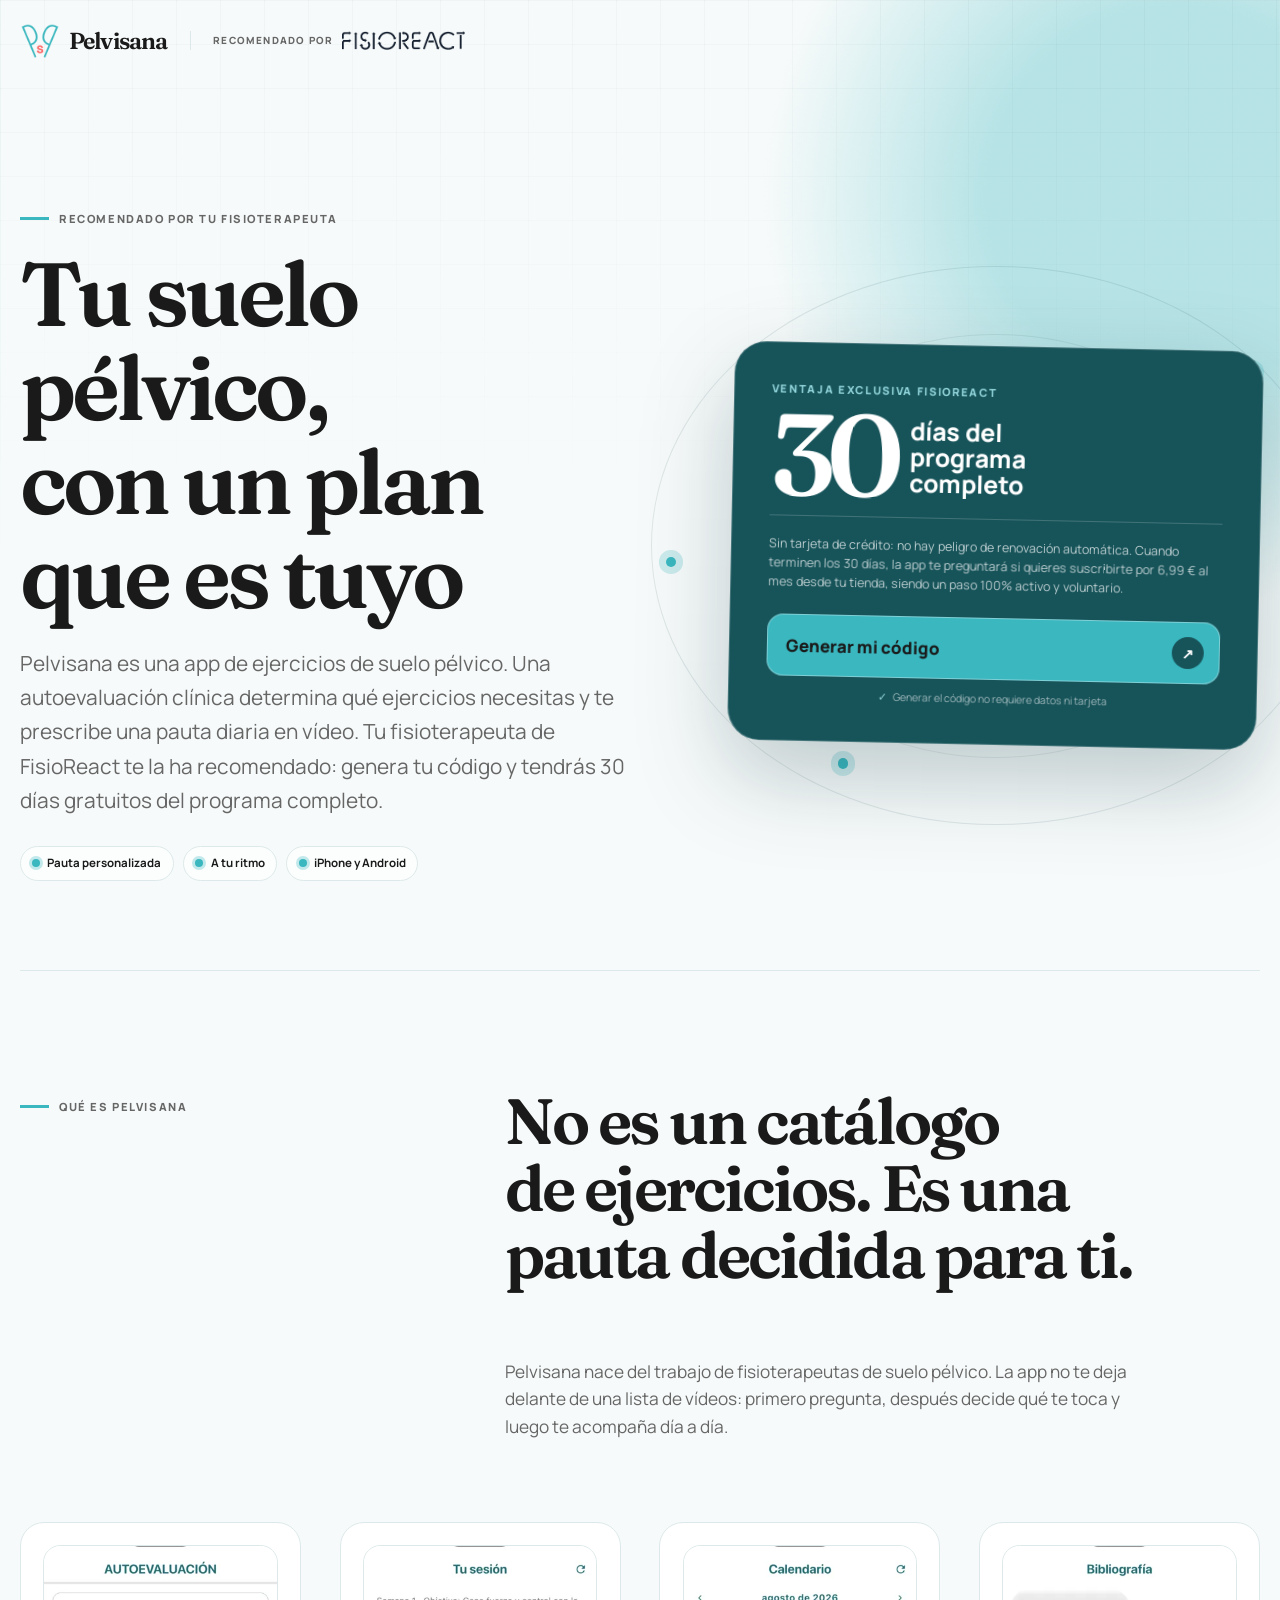
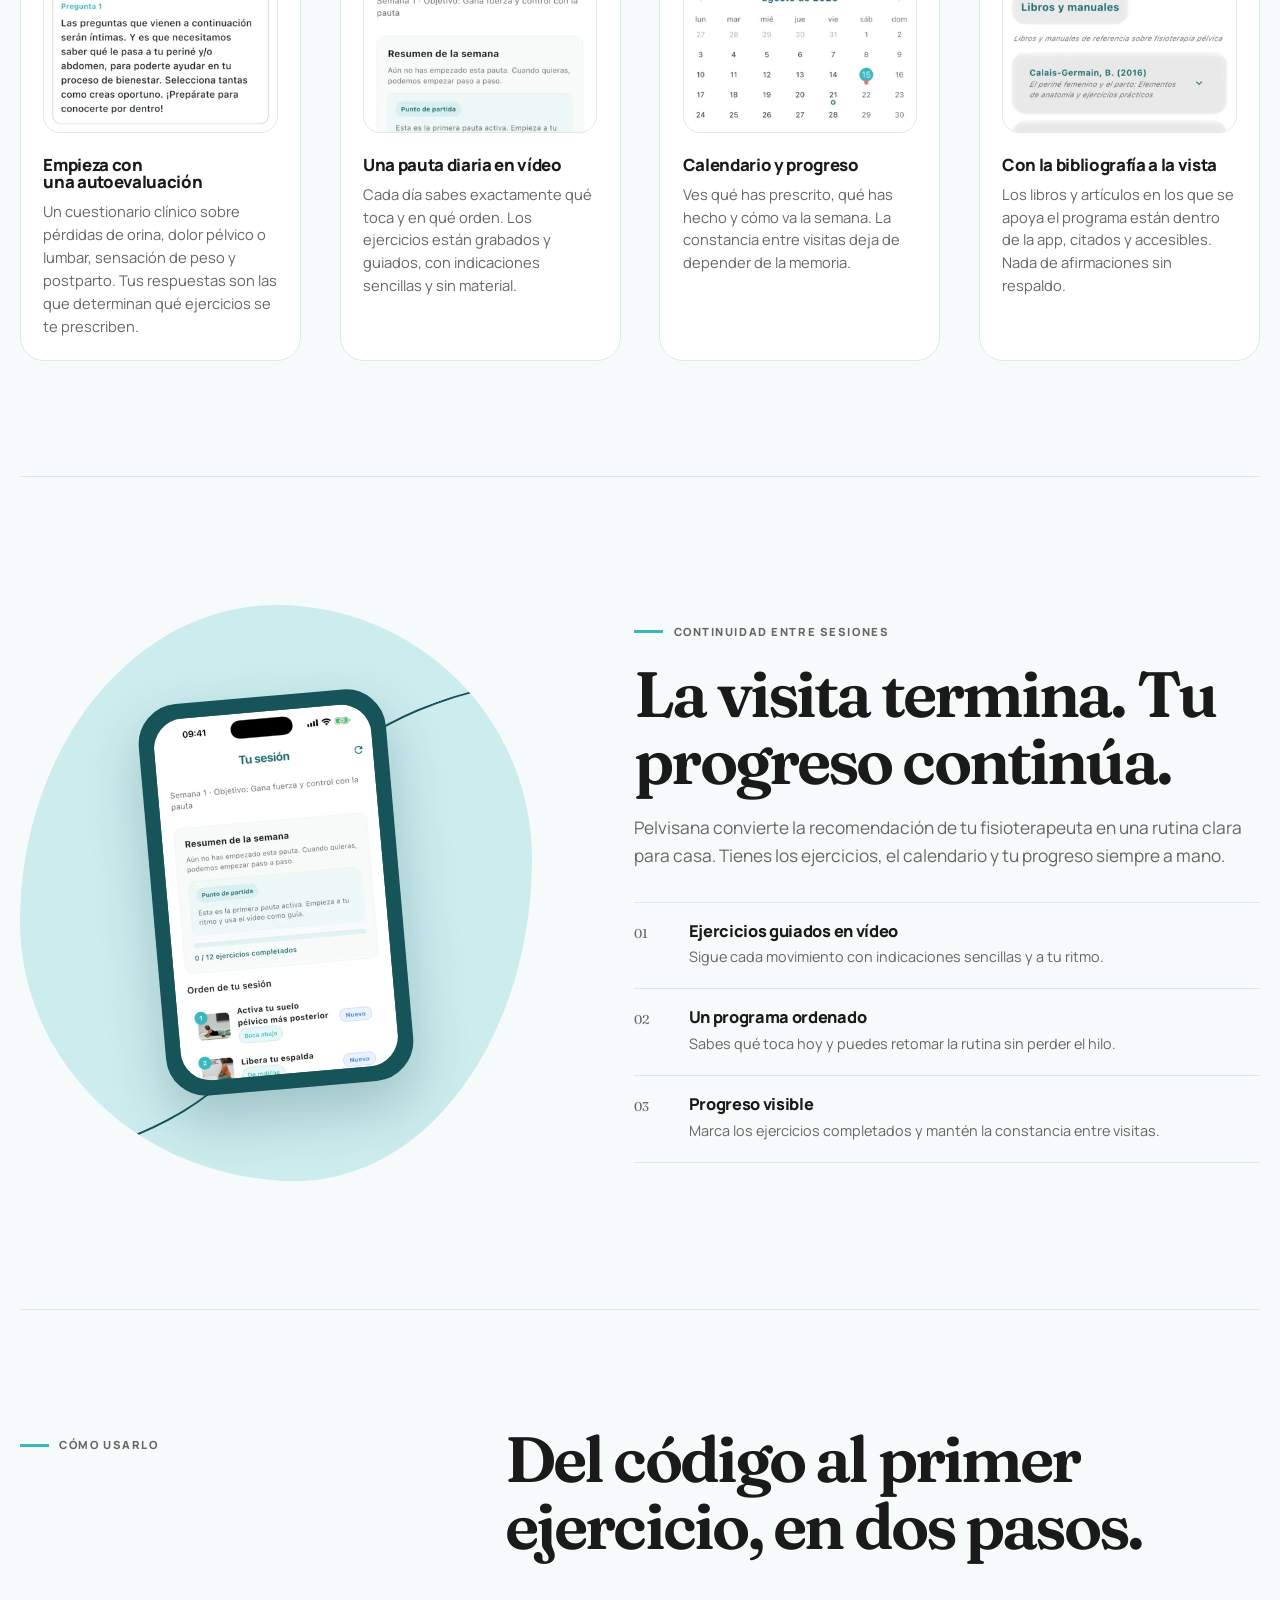
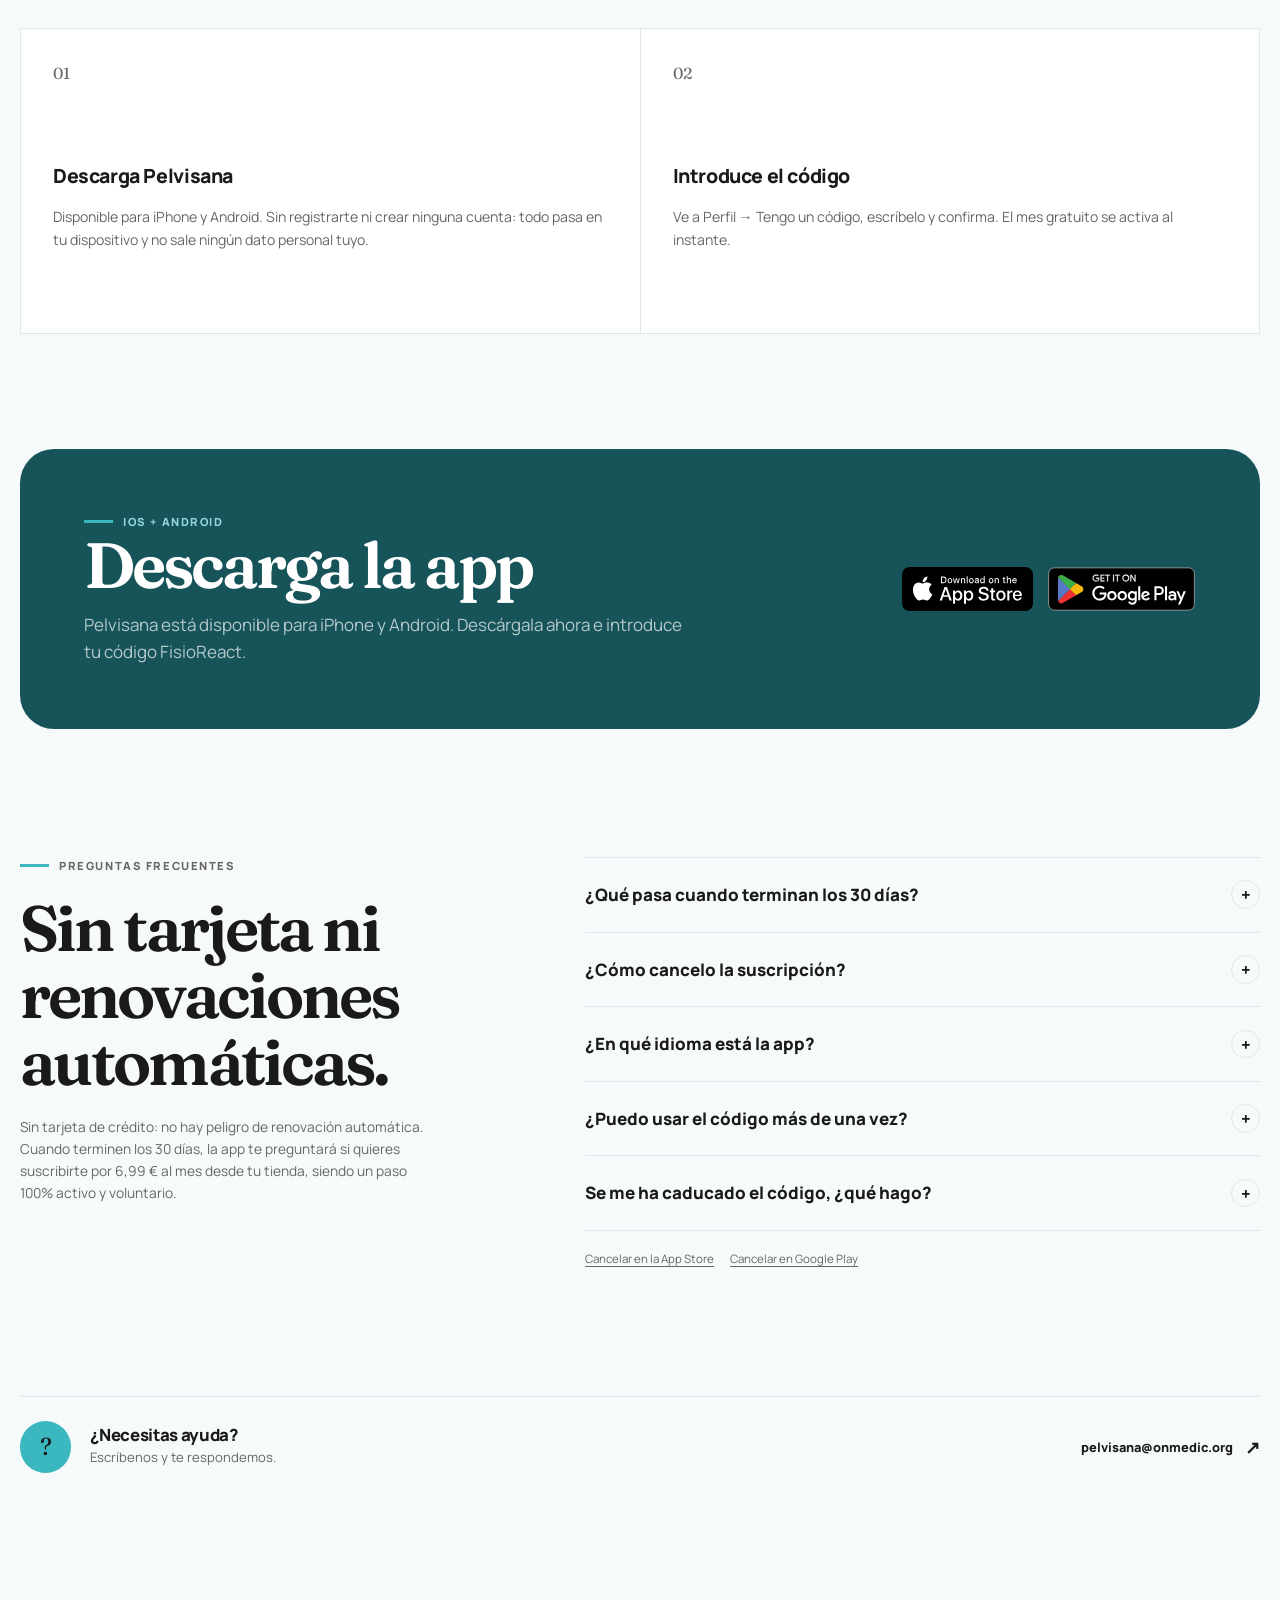
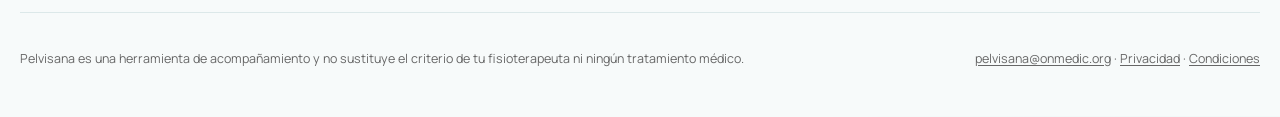
==== commit c0de2208: "deploy: 2026-08-28 19:55:46" ====
--- a/index.html
+++ b/index.html
@@ -1 +1 @@
-<!DOCTYPE html><html data-critters-container lang=es><head><meta charset=utf-8><meta content="width=device-width,initial-scale=1" name=viewport><title>Pelvisana para pacientes de FisioReact</title><meta content="La app de suelo pélvico que evalúa, te prescribe una pauta diaria y sigue tu progreso. 30 días gratuitos por recomendación de tu fisioterapeuta." name=description><meta content="noindex, nofollow" name=robots><meta content=light name=color-scheme><meta content=#17545a name=theme-color><link href=/favicon.svg rel=icon type=image/svg+xml><link href=/favicon.png rel=icon type=image/png><link href=/apple-touch-icon.png rel=apple-touch-icon><style>:root{--brand:#17545a;--brand-hover:#123f45;--signal:#3ab7bf;--background:#f7fafa;--surface:#ffffff;--border:#dce8e9;--text:#1a1a1a;--muted:#666666;--accent:#ff6b6b;--accent-contrast:#ffffff;--danger:#dc2626;--radius:24px}</style><style>@font-face{font-family:Fraunces Variable;font-style:normal;font-display:swap;font-weight:100 900;src:url(/_astro/fraunces-vietnamese-wght-normal.CnvboYUG.woff2) format("woff2-variations");unicode-range:U+0102-0103,U+0110-0111,U+0128-0129,U+0168-0169,U+01A0-01A1,U+01AF-01B0,U+0300-0301,U+0303-0304,U+0308-0309,U+0323,U+0329,U+1EA0-1EF9,U+20AB}@font-face{font-family:Fraunces Variable;font-style:normal;font-display:swap;font-weight:100 900;src:url(/_astro/fraunces-latin-ext-wght-normal.Ca2vKHc0.woff2) format("woff2-variations");unicode-range:U+0100-02BA,U+02BD-02C5,U+02C7-02CC,U+02CE-02D7,U+02DD-02FF,U+0304,U+0308,U+0329,U+1D00-1DBF,U+1E00-1E9F,U+1EF2-1EFF,U+2020,U+20A0-20AB,U+20AD-20C0,U+2113,U+2C60-2C7F,U+A720-A7FF}@font-face{font-family:Fraunces Variable;font-style:normal;font-display:swap;font-weight:100 900;src:url(/_astro/fraunces-latin-wght-normal.ukD16Tqj.woff2) format("woff2-variations");unicode-range:U+0000-00FF,U+0131,U+0152-0153,U+02BB-02BC,U+02C6,U+02DA,U+02DC,U+0304,U+0308,U+0329,U+2000-206F,U+20AC,U+2122,U+2191,U+2193,U+2212,U+2215,U+FEFF,U+FFFD}@font-face{font-family:Manrope Variable;font-style:normal;font-display:swap;font-weight:200 800;src:url([data-uri]) format("woff2-variations");unicode-range:U+0460-052F,U+1C80-1C8A,U+20B4,U+2DE0-2DFF,U+A640-A69F,U+FE2E-FE2F}@font-face{font-family:Manrope Variable;font-style:normal;font-display:swap;font-weight:200 800;src:url(/_astro/manrope-cyrillic-wght-normal.Dvxsihut.woff2) format("woff2-variations");unicode-range:U+0301,U+0400-045F,U+0490-0491,U+04B0-04B1,U+2116}@font-face{font-family:Manrope Variable;font-style:normal;font-display:swap;font-weight:200 800;src:url(/_astro/manrope-greek-wght-normal.DL7QRZyv.woff2) format("woff2-variations");unicode-range:U+0370-0377,U+037A-037F,U+0384-038A,U+038C,U+038E-03A1,U+03A3-03FF}@font-face{font-family:Manrope Variable;font-style:normal;font-display:swap;font-weight:200 800;src:url(/_astro/manrope-vietnamese-wght-normal.usUDDRr7.woff2) format("woff2-variations");unicode-range:U+0102-0103,U+0110-0111,U+0128-0129,U+0168-0169,U+01A0-01A1,U+01AF-01B0,U+0300-0301,U+0303-0304,U+0308-0309,U+0323,U+0329,U+1EA0-1EF9,U+20AB}@font-face{font-family:Manrope Variable;font-style:normal;font-display:swap;font-weight:200 800;src:url(/_astro/manrope-latin-ext-wght-normal.Ch3YOpNY.woff2) format("woff2-variations");unicode-range:U+0100-02BA,U+02BD-02C5,U+02C7-02CC,U+02CE-02D7,U+02DD-02FF,U+0304,U+0308,U+0329,U+1D00-1DBF,U+1E00-1E9F,U+1EF2-1EFF,U+2020,U+20A0-20AB,U+20AD-20C0,U+2113,U+2C60-2C7F,U+A720-A7FF}@font-face{font-family:Manrope Variable;font-style:normal;font-display:swap;font-weight:200 800;src:url(/_astro/manrope-latin-wght-normal.DHIcAJRg.woff2) format("woff2-variations");unicode-range:U+0000-00FF,U+0131,U+0152-0153,U+02BB-02BC,U+02C6,U+02DA,U+02DC,U+0304,U+0308,U+0329,U+2000-206F,U+20AC,U+2122,U+2191,U+2193,U+2212,U+2215,U+FEFF,U+FFFD}:root{--brand:#17545a;--brand-hover:#123f45;--signal:#3ab7bf;--background:#f7fafa;--surface:#ffffff;--border:#dce8e9;--text:#1a1a1a;--muted:#666666;--accent:#ff6b6b;--accent-contrast:#ffffff;--danger:#dc2626;--radius:24px;--font-sans:"Manrope Variable","Avenir Next","Helvetica Neue",sans-serif;--font-display:"Fraunces Variable",Georgia,serif;--shadow:0 24px 70px rgb(18 63 69 / 10%)}*,:after,:before{box-sizing:border-box}html{scroll-behavior:smooth;-webkit-text-size-adjust:100%}body{min-width:320px;margin:0;background:radial-gradient(circle at 92% 4%,color-mix(in srgb,var(--signal) 34%,transparent) 0 12rem,transparent 26rem),var(--background);color:var(--text);font-family:var(--font-sans);font-size:17px;line-height:1.6;-webkit-font-smoothing:antialiased}body:before{position:fixed;inset:0;z-index:-1;background-image:linear-gradient(rgb(18 63 69 / 3%) 1px,transparent 1px),linear-gradient(90deg,rgb(18 63 69 / 3%) 1px,transparent 1px);background-size:44px 44px;content:"";mask-image:linear-gradient(to bottom,black,transparent 55%);pointer-events:none}a{color:inherit}button{font:inherit}a,button{-webkit-tap-highlight-color:transparent}.topbar,footer,main{width:min(100% - 2.5rem,78rem);margin-inline:auto}.topbar{display:flex;align-items:center;justify-content:space-between;gap:1.5rem;padding-block:1.4rem}.brand-lockup{display:flex;align-items:center;gap:clamp(.8rem,2vw,1.4rem);min-width:0}.brand-lockup__self{display:flex;align-items:center;gap:.55rem;text-decoration:none}.brand-lockup__mark{display:block;width:clamp(30px,4.5vw,40px);height:auto}.brand-lockup .pelvisana-wordmark{font-family:var(--font-display);font-size:clamp(1.15rem,2.4vw,1.45rem);font-variation-settings:"SOFT" 50,"WONK" 1;font-weight:620;letter-spacing:-.035em;white-space:nowrap}.brand-lockup__endorsement{display:flex;align-items:center;gap:.55rem;padding-left:clamp(.8rem,2vw,1.4rem);border-left:1px solid var(--border);min-width:0}.brand-lockup__by{color:var(--muted);font-size:.62rem;font-weight:800;letter-spacing:.12em;text-transform:uppercase;white-space:nowrap}.brand-lockup__partner{display:block;width:auto;height:clamp(15px,2.1vw,19px)}main{padding-block:clamp(1rem,3vw,2.5rem) clamp(4rem,9vw,8rem)}h1,h2,h3{margin-top:0;color:var(--text);line-height:1.05;text-wrap:balance}h1,h2{font-family:var(--font-display);font-variation-settings:"SOFT" 50,"WONK" 1;font-weight:620;letter-spacing:-.045em}h3{font-size:1.02rem;font-weight:800;letter-spacing:-.02em}p{margin-top:0}.eyebrow{display:flex;align-items:center;gap:.65rem;margin:0 0 1.2rem;color:var(--muted);font-size:.7rem;font-weight:800;letter-spacing:.14em;text-transform:uppercase}.eyebrow:before{width:1.8rem;height:3px;background:var(--signal);content:""}footer{display:grid;grid-template-columns:1.5fr 1fr;gap:2rem;padding-block:2.25rem 3rem;border-top:1px solid var(--border);color:var(--muted);font-size:.78rem}footer p{margin:0}footer .footer-links{text-align:right}footer a{text-underline-offset:.2em}@media(max-width:700px){.topbar,footer,main{width:min(100% - 1.5rem,78rem)}.topbar{padding-block:1rem}.brand-lockup{gap:.7rem}.brand-lockup__by{display:none}footer{grid-template-columns:1fr;gap:1rem}footer .footer-links{text-align:left}}@media(prefers-reduced-motion:reduce){*,:after,:before{scroll-behavior:auto!important;animation:none!important;transition:none!important}}.generator[data-astro-cid-xj4i4xix]{margin-top:1.4rem}.generator[data-astro-cid-xj4i4xix]>button[data-astro-cid-xj4i4xix]{display:flex;align-items:center;justify-content:space-between;gap:1rem;width:100%;padding:.95rem 1rem .95rem 1.2rem;border:0;border-radius:1rem;background:var(--signal);color:var(--text);font-weight:850;cursor:pointer;box-shadow:inset 0 0 0 1px #ffffff59;transition:background .2s ease,transform .2s ease}.generator[data-astro-cid-xj4i4xix]>button[data-astro-cid-xj4i4xix] i[data-astro-cid-xj4i4xix]{display:grid;place-items:center;width:2rem;height:2rem;border-radius:50%;background:var(--brand);color:#fff;font-size:.9rem;font-style:normal}.generator[data-astro-cid-xj4i4xix]>button[data-astro-cid-xj4i4xix]:hover:not([disabled]){background:#fff;transform:translateY(-2px)}.generator__privacy[data-astro-cid-xj4i4xix]{display:flex;align-items:center;justify-content:center;gap:.4rem;margin:.65rem 0 0;color:#ffffff94;font-size:.66rem}.generator__privacy[data-astro-cid-xj4i4xix] span[data-astro-cid-xj4i4xix]{color:color-mix(in srgb,var(--signal) 55%,#fff)}.result[data-astro-cid-xj4i4xix]{margin-top:1rem;padding:1rem;border:1px solid rgb(255 255 255 / 18%);border-radius:1.1rem;background:#ffffff14;text-align:center}.result__label[data-astro-cid-xj4i4xix]{margin:0 0 .2rem;color:color-mix(in srgb,var(--signal) 55%,#fff);font-size:.65rem;font-weight:800;letter-spacing:.12em;text-transform:uppercase}output[data-astro-cid-xj4i4xix]{display:block;margin-bottom:.7rem;color:#fff;font-family:SFMono-Regular,Consolas,monospace;font-size:clamp(2rem,10vw,3.1rem);font-weight:800;letter-spacing:.12em;line-height:1.2;overflow-wrap:anywhere;user-select:all}#copy[data-astro-cid-xj4i4xix]{padding:.45rem .85rem;border:1px solid rgb(255 255 255 / 28%);border-radius:999px;background:0 0;color:#fff;font-size:.72rem;font-weight:750;cursor:pointer}.result__meta[data-astro-cid-xj4i4xix]{margin:.7rem 0 0;color:#fff9;font-size:.66rem;line-height:1.45}.generator__error[data-astro-cid-xj4i4xix]{margin:.8rem 0 0;padding:.7rem .8rem;border-radius:.8rem;background:#fff1f0;color:#8f1d16;font-size:.76rem;line-height:1.45}.hero[data-astro-cid-bvv4u53t]{display:grid;grid-template-columns:minmax(0,1.08fr) minmax(22rem,.92fr);align-items:center;gap:clamp(2rem,7vw,7rem);min-height:min(760px,calc(100vh - 8rem));padding-block:clamp(2rem,7vw,6.5rem)}.hero__copy[data-astro-cid-bvv4u53t]{position:relative;z-index:1}.hero[data-astro-cid-bvv4u53t] h1[data-astro-cid-bvv4u53t]{max-width:11ch;margin-bottom:1.4rem;font-size:clamp(3.35rem,7vw,6.9rem)}.hero__lead[data-astro-cid-bvv4u53t]{max-width:43rem;margin-bottom:1.8rem;color:var(--muted);font-size:clamp(1.05rem,1.8vw,1.3rem);line-height:1.65}.benefits[data-astro-cid-bvv4u53t]{display:flex;flex-wrap:wrap;gap:.6rem;padding:0;margin:0;list-style:none}.benefits[data-astro-cid-bvv4u53t] li[data-astro-cid-bvv4u53t]{display:flex;align-items:center;gap:.45rem;padding:.45rem .7rem;border:1px solid var(--border);border-radius:999px;background:#ffffffa6;font-size:.72rem;font-weight:700}.benefits[data-astro-cid-bvv4u53t] li[data-astro-cid-bvv4u53t]:before{width:.5rem;height:.5rem;border-radius:50%;background:var(--signal);box-shadow:0 0 0 3px color-mix(in srgb,var(--signal) 30%,transparent);content:""}.hero__offer-wrap[data-astro-cid-bvv4u53t]{position:relative;isolation:isolate}.orbit[data-astro-cid-bvv4u53t]{position:absolute;inset:-5rem;z-index:-1;border:1px solid rgb(18 63 69 / 10%);border-radius:50%;animation:orbit-in 1.2s cubic-bezier(.2,.8,.2,1) both}.orbit[data-astro-cid-bvv4u53t]:after,.orbit[data-astro-cid-bvv4u53t]:before{position:absolute;border:1px solid rgb(18 63 69 / 8%);border-radius:50%;content:""}.orbit[data-astro-cid-bvv4u53t]:before{inset:12%}.orbit[data-astro-cid-bvv4u53t]:after{inset:25%}.orbit[data-astro-cid-bvv4u53t] span[data-astro-cid-bvv4u53t]{position:absolute;width:.65rem;height:.65rem;border-radius:50%;background:var(--signal);box-shadow:0 0 0 7px color-mix(in srgb,var(--signal) 24%,transparent)}.orbit[data-astro-cid-bvv4u53t] span[data-astro-cid-bvv4u53t]:first-child{top:18%;right:12%}.orbit[data-astro-cid-bvv4u53t] span[data-astro-cid-bvv4u53t]:nth-child(2){bottom:10%;left:27%}.orbit[data-astro-cid-bvv4u53t] span[data-astro-cid-bvv4u53t]:nth-child(3){top:52%;left:2%}.hero__offer[data-astro-cid-bvv4u53t]{padding:clamp(1.3rem,3.5vw,2.3rem);border:1px solid rgb(255 255 255 / 20%);border-radius:calc(var(--radius) + 8px);background:var(--brand);color:#fff;box-shadow:0 34px 90px #123f4542;transform:rotate(1.2deg);animation:card-in .9s .15s cubic-bezier(.2,.8,.2,1) both}.offer__eyebrow[data-astro-cid-bvv4u53t]{margin:0 0 1rem;color:color-mix(in srgb,var(--signal) 55%,#fff);font-size:.69rem;font-weight:800;letter-spacing:.15em;text-transform:uppercase}.offer__headline[data-astro-cid-bvv4u53t]{display:flex;align-items:flex-end;gap:1rem;padding-bottom:1.3rem;border-bottom:1px solid rgb(255 255 255 / 18%)}.offer__headline[data-astro-cid-bvv4u53t] strong[data-astro-cid-bvv4u53t]{font-family:var(--font-display);font-size:clamp(4.8rem,9vw,7.5rem);font-weight:580;letter-spacing:-.08em;line-height:.7}.offer__headline[data-astro-cid-bvv4u53t] span[data-astro-cid-bvv4u53t]{max-width:7ch;font-size:clamp(1.1rem,2.2vw,1.55rem);font-weight:750;line-height:1.05}.offer__fine-print[data-astro-cid-bvv4u53t]{margin:1.1rem 0 0;color:#ffffffb3;font-size:.78rem;line-height:1.55}.continuity[data-astro-cid-bvv4u53t]{display:grid;grid-template-columns:minmax(21rem,.9fr) minmax(0,1.1fr);align-items:center;gap:clamp(3rem,8vw,8rem);padding-block:clamp(5rem,10vw,9rem);border-top:1px solid var(--border)}.product[data-astro-cid-bvv4u53t]{padding-block:clamp(4rem,9vw,8rem);border-top:1px solid var(--border)}.product[data-astro-cid-bvv4u53t] .section-heading[data-astro-cid-bvv4u53t]{margin-bottom:clamp(2.5rem,5vw,4rem)}.product[data-astro-cid-bvv4u53t] .section-heading[data-astro-cid-bvv4u53t] .section-lead[data-astro-cid-bvv4u53t]{grid-column:2;margin-top:1.1rem}.pillars[data-astro-cid-bvv4u53t]{display:grid;grid-template-columns:repeat(auto-fit,minmax(15rem,1fr));gap:clamp(1.5rem,3vw,2.5rem)}.pillar[data-astro-cid-bvv4u53t]{display:flex;flex-direction:column;gap:.6rem;padding:1.4rem;border:1px solid var(--border);border-radius:var(--radius);background:var(--surface)}.pillar__shot[data-astro-cid-bvv4u53t]{margin-bottom:.8rem;border:1px solid var(--border);border-radius:1.1rem;background:var(--background);overflow:hidden}.pillar__shot[data-astro-cid-bvv4u53t] img[data-astro-cid-bvv4u53t]{display:block;width:100%;height:auto}.pillar[data-astro-cid-bvv4u53t] h3[data-astro-cid-bvv4u53t]{margin:0;font-size:1.05rem}.pillar[data-astro-cid-bvv4u53t] p[data-astro-cid-bvv4u53t]{margin:0;color:var(--muted);font-size:.92rem;line-height:1.55}.continuity__visual[data-astro-cid-bvv4u53t]{position:relative;display:grid;place-items:center;min-height:36rem;border-radius:50% 50% 46% 54%/55% 44% 56% 45%;background:color-mix(in srgb,var(--signal) 26%,#fff);overflow:hidden}.device[data-astro-cid-bvv4u53t]{position:relative;width:min(56%,15.5rem);margin:0;padding:.5rem;border:7px solid var(--brand);border-radius:2.5rem;background:var(--brand);box-shadow:0 25px 55px #123f453d;transform:rotate(-5deg)}.device[data-astro-cid-bvv4u53t] img[data-astro-cid-bvv4u53t]{display:block;width:100%;aspect-ratio:9/15;height:auto;border-radius:1.9rem;object-fit:cover;object-position:top center}.movement-line[data-astro-cid-bvv4u53t]{position:absolute;width:70%;height:30%;border:2px solid rgb(18 63 69 / 16%);border-color:var(--brand) transparent transparent;border-radius:50%}.movement-line--one[data-astro-cid-bvv4u53t]{top:16%;right:-22%;transform:rotate(-20deg)}.movement-line--two[data-astro-cid-bvv4u53t]{bottom:6%;left:-21%;transform:rotate(160deg)}.continuity__copy[data-astro-cid-bvv4u53t] h2[data-astro-cid-bvv4u53t],.download[data-astro-cid-bvv4u53t] h2[data-astro-cid-bvv4u53t],.faq[data-astro-cid-bvv4u53t] h2[data-astro-cid-bvv4u53t],.section-heading[data-astro-cid-bvv4u53t] h2[data-astro-cid-bvv4u53t]{margin-bottom:1.25rem;font-size:clamp(2.5rem,5vw,4.7rem)}.section-lead[data-astro-cid-bvv4u53t]{max-width:40rem;color:var(--muted);font-size:1.08rem}.feature-list[data-astro-cid-bvv4u53t]{margin-top:2rem;border-top:1px solid var(--border)}.feature-list[data-astro-cid-bvv4u53t] article[data-astro-cid-bvv4u53t]{display:grid;grid-template-columns:2.4rem 1fr;gap:1rem;padding:1.25rem 0;border-bottom:1px solid var(--border)}.feature-list[data-astro-cid-bvv4u53t] article[data-astro-cid-bvv4u53t]>span[data-astro-cid-bvv4u53t]{color:var(--muted);font-family:var(--font-display);font-size:.8rem}.feature-list[data-astro-cid-bvv4u53t] h3[data-astro-cid-bvv4u53t]{margin-bottom:.35rem}.feature-list[data-astro-cid-bvv4u53t] p[data-astro-cid-bvv4u53t]{margin:0;color:var(--muted);font-size:.9rem}.how[data-astro-cid-bvv4u53t]{padding-block:clamp(5rem,9vw,8rem);border-top:1px solid var(--border)}.section-heading[data-astro-cid-bvv4u53t]{display:grid;grid-template-columns:.75fr 1.25fr;align-items:start;gap:2rem;margin-bottom:3rem}.section-heading[data-astro-cid-bvv4u53t] .eyebrow[data-astro-cid-bvv4u53t]{margin-top:.7rem}.steps[data-astro-cid-bvv4u53t]{display:grid;grid-template-columns:repeat(auto-fit,minmax(280px,1fr));gap:1px;padding:1px;margin:0;background:var(--border);list-style:none}.steps[data-astro-cid-bvv4u53t] li[data-astro-cid-bvv4u53t]{min-height:19rem;padding:clamp(1.3rem,3vw,2rem);background:var(--surface);transition:transform .25s ease,background .25s ease}.steps[data-astro-cid-bvv4u53t] li[data-astro-cid-bvv4u53t]:hover{position:relative;z-index:1;background:var(--signal);transform:translateY(-7px)}.step-number[data-astro-cid-bvv4u53t]{display:block;margin-bottom:5rem;color:var(--muted);font-family:var(--font-display);font-size:1rem}.steps[data-astro-cid-bvv4u53t] h3[data-astro-cid-bvv4u53t]{font-size:1.22rem}.steps[data-astro-cid-bvv4u53t] p[data-astro-cid-bvv4u53t]{margin:0;color:var(--muted);font-size:.88rem}.steps[data-astro-cid-bvv4u53t] li[data-astro-cid-bvv4u53t]:hover .step-number[data-astro-cid-bvv4u53t],.steps[data-astro-cid-bvv4u53t] li[data-astro-cid-bvv4u53t]:hover p[data-astro-cid-bvv4u53t]{color:color-mix(in srgb,var(--brand) 72%,transparent)}.download[data-astro-cid-bvv4u53t]{display:grid;grid-template-columns:1fr auto;align-items:center;gap:3rem;padding:clamp(2rem,5vw,4rem);border-radius:calc(var(--radius) + 10px);background:var(--brand);color:#fff;overflow:hidden}.download[data-astro-cid-bvv4u53t] h2[data-astro-cid-bvv4u53t]{max-width:12ch;margin-bottom:.8rem;color:#fff}.download[data-astro-cid-bvv4u53t] .eyebrow[data-astro-cid-bvv4u53t]{color:color-mix(in srgb,var(--signal) 55%,#fff)}.download[data-astro-cid-bvv4u53t] p[data-astro-cid-bvv4u53t]{max-width:38rem;margin:0;color:#ffffffad}.store-links[data-astro-cid-bvv4u53t]{display:flex;flex-wrap:wrap;align-items:center;gap:.85rem}.store-link[data-astro-cid-bvv4u53t]{display:inline-flex;align-items:center;border-radius:.75rem;transition:transform .2s ease,opacity .2s ease}.store-link[data-astro-cid-bvv4u53t]:hover{transform:translateY(-2px);opacity:.92}.store-link[data-astro-cid-bvv4u53t] img[data-astro-cid-bvv4u53t]{height:2.75rem;width:auto;display:block}.faq[data-astro-cid-bvv4u53t]{display:grid;grid-template-columns:.8fr 1.2fr;gap:clamp(3rem,9vw,9rem);padding-block:clamp(6rem,10vw,9rem)}.faq__intro[data-astro-cid-bvv4u53t]{position:sticky;top:2rem;align-self:start}.faq__intro[data-astro-cid-bvv4u53t] h2[data-astro-cid-bvv4u53t]{max-width:9ch}.faq__intro[data-astro-cid-bvv4u53t]>p[data-astro-cid-bvv4u53t]:last-child{max-width:26rem;color:var(--muted);font-size:.86rem}.faq__items[data-astro-cid-bvv4u53t]{border-top:1px solid var(--border)}details[data-astro-cid-bvv4u53t]{border-bottom:1px solid var(--border)}summary[data-astro-cid-bvv4u53t]{display:flex;align-items:center;justify-content:space-between;gap:1rem;padding:1.4rem 0;cursor:pointer;font-weight:800;list-style:none}summary[data-astro-cid-bvv4u53t]::-webkit-details-marker{display:none}summary[data-astro-cid-bvv4u53t] span[data-astro-cid-bvv4u53t]{display:grid;place-items:center;flex:0 0 1.8rem;height:1.8rem;border:1px solid var(--border);border-radius:50%;transition:transform .2s ease}details[data-astro-cid-bvv4u53t] p[data-astro-cid-bvv4u53t]{max-width:42rem;margin:-.5rem 0 1.4rem;color:var(--muted);font-size:.92rem}.cancel-links[data-astro-cid-bvv4u53t]{display:flex;flex-wrap:wrap;gap:1rem;padding-top:1.2rem}.cancel-links[data-astro-cid-bvv4u53t] a[data-astro-cid-bvv4u53t]{color:var(--muted);font-size:.72rem;text-underline-offset:.2rem}.support[data-astro-cid-bvv4u53t]{display:grid;grid-template-columns:auto 1fr auto;align-items:center;gap:1.2rem;padding:1.5rem 0;border-top:1px solid var(--border)}.support__mark[data-astro-cid-bvv4u53t]{display:grid;place-items:center;width:3.2rem;height:3.2rem;border-radius:50%;background:var(--signal);font-family:var(--font-display);font-size:1.5rem}.support[data-astro-cid-bvv4u53t] h2[data-astro-cid-bvv4u53t]{margin:0 0 .2rem;font-family:var(--font-sans);font-size:1.05rem;font-weight:850;letter-spacing:-.02em}.support[data-astro-cid-bvv4u53t] p[data-astro-cid-bvv4u53t]{margin:0;color:var(--muted);font-size:.82rem}.support[data-astro-cid-bvv4u53t]>a[data-astro-cid-bvv4u53t]{display:flex;align-items:center;gap:.75rem;font-size:.8rem;font-weight:800;text-decoration:none}.support[data-astro-cid-bvv4u53t]>a[data-astro-cid-bvv4u53t] span[data-astro-cid-bvv4u53t]{font-size:1.1rem}@keyframes card-in{0%{opacity:0;transform:translateY(2rem) rotate(4deg)}to{opacity:1;transform:rotate(1.2deg)}}@keyframes orbit-in{0%{opacity:0;transform:scale(.75)}to{opacity:1;transform:scale(1)}}@media(max-width:980px){.hero[data-astro-cid-bvv4u53t]{grid-template-columns:1fr;min-height:auto}.hero__copy[data-astro-cid-bvv4u53t]{max-width:50rem}.hero[data-astro-cid-bvv4u53t] h1[data-astro-cid-bvv4u53t]{max-width:12ch}.hero__offer-wrap[data-astro-cid-bvv4u53t]{width:min(100%,35rem);margin-inline:auto}.continuity[data-astro-cid-bvv4u53t]{grid-template-columns:1fr}.continuity__visual[data-astro-cid-bvv4u53t]{width:min(100%,36rem);margin-inline:auto}.section-heading[data-astro-cid-bvv4u53t]{grid-template-columns:1fr}.product[data-astro-cid-bvv4u53t] .section-heading[data-astro-cid-bvv4u53t] .section-lead[data-astro-cid-bvv4u53t]{grid-column:1}.section-heading[data-astro-cid-bvv4u53t] .eyebrow[data-astro-cid-bvv4u53t]{margin-top:0}.download[data-astro-cid-bvv4u53t],.faq[data-astro-cid-bvv4u53t]{grid-template-columns:1fr}.faq__intro[data-astro-cid-bvv4u53t]{position:static}.faq__intro[data-astro-cid-bvv4u53t] h2[data-astro-cid-bvv4u53t]{max-width:12ch}}@media(max-width:700px){.hero[data-astro-cid-bvv4u53t]{padding-top:2.3rem}.hero[data-astro-cid-bvv4u53t] h1[data-astro-cid-bvv4u53t]{font-size:clamp(3.15rem,16vw,4.8rem)}.hero__offer[data-astro-cid-bvv4u53t]{transform:none}.orbit[data-astro-cid-bvv4u53t]{inset:-2rem}.offer__headline[data-astro-cid-bvv4u53t] strong[data-astro-cid-bvv4u53t]{font-size:5.5rem}.continuity__visual[data-astro-cid-bvv4u53t]{min-height:30rem}.steps[data-astro-cid-bvv4u53t]{grid-template-columns:1fr}.steps[data-astro-cid-bvv4u53t] li[data-astro-cid-bvv4u53t]{min-height:auto}.step-number[data-astro-cid-bvv4u53t]{margin-bottom:2.5rem}.support[data-astro-cid-bvv4u53t]{grid-template-columns:auto 1fr}.support[data-astro-cid-bvv4u53t]>a[data-astro-cid-bvv4u53t]{grid-column:2}.download[data-astro-cid-bvv4u53t]{padding:1.5rem}.faq[data-astro-cid-bvv4u53t]{padding-bottom:5rem}}</style><link href=/_astro/index.DK-V8ZfT.css rel=stylesheet media=print onload="this.media=&#34;all&#34;"><noscript><link href=/_astro/index.DK-V8ZfT.css rel=stylesheet></noscript><link href=/_astro/index.CsELu_fB.css rel=stylesheet media=print onload="this.media=&#34;all&#34;"><noscript><link href=/_astro/index.CsELu_fB.css rel=stylesheet></noscript></head><body><header class=topbar><div class=brand-lockup aria-label="Pelvisana · Recomendado por FisioReact"><a href=/ class=brand-lockup__self><img alt height=355 loading=eager src=/img/logo-400w.webp width=400 sizes=40px srcset="/img/logo-400w.webp 400w, /img/logo-800w.webp 800w" class=brand-lockup__mark> <span class=pelvisana-wordmark>Pelvisana</span> </a><span class=brand-lockup__endorsement><span class=brand-lockup__by>Recomendado por</span> <img alt=FisioReact height=45 loading=eager src=/img/fisioreact-logo.png width=292 class=brand-lockup__partner></span></div></header><main class=wide><section class=hero aria-labelledby=hero-title data-astro-cid-bvv4u53t><div data-astro-cid-bvv4u53t class=hero__copy><p data-astro-cid-bvv4u53t class=eyebrow>Recomendado por tu fisioterapeuta</p><h1 data-astro-cid-bvv4u53t id=hero-title>Tu suelo pélvico, con un plan que es tuyo</h1><p data-astro-cid-bvv4u53t class=hero__lead>Pelvisana es una app de ejercicios de suelo pélvico. Una autoevaluación clínica determina qué ejercicios necesitas y te prescribe una pauta diaria en vídeo. Tu fisioterapeuta de FisioReact te la ha recomendado: genera tu código y tendrás 30 días gratuitos del programa completo.</p><ul aria-label="Continuidad entre sesiones" class=benefits data-astro-cid-bvv4u53t><li data-astro-cid-bvv4u53t>Pauta personalizada</li><li data-astro-cid-bvv4u53t>A tu ritmo</li><li data-astro-cid-bvv4u53t>iPhone y Android</li></ul></div><div data-astro-cid-bvv4u53t class=hero__offer-wrap><div data-astro-cid-bvv4u53t class=orbit aria-hidden=true><span data-astro-cid-bvv4u53t></span><span data-astro-cid-bvv4u53t></span><span data-astro-cid-bvv4u53t></span></div><article data-astro-cid-bvv4u53t class=hero__offer><p data-astro-cid-bvv4u53t class=offer__eyebrow>Ventaja exclusiva FisioReact</p><div data-astro-cid-bvv4u53t class=offer__headline><strong data-astro-cid-bvv4u53t>30</strong> <span data-astro-cid-bvv4u53t>días del programa completo</span></div><p data-astro-cid-bvv4u53t class=offer__fine-print>Sin tarjeta de crédito: no hay peligro de renovación automática. Cuando terminen los 30 días, la app te preguntará si quieres suscribirte por 6,99 € al mes desde tu tienda, siendo un paso 100% activo y voluntario.</p><section class=generator aria-label="Generar mi código" data-astro-cid-xj4i4xix><button data-astro-cid-xj4i4xix data-label="Generar mi código" id=generate type=button data-busy=Generando…><span data-astro-cid-xj4i4xix>Generar mi código</span><i aria-hidden=true data-astro-cid-xj4i4xix>↗</i></button><p class=generator__privacy data-astro-cid-xj4i4xix><span aria-hidden=true data-astro-cid-xj4i4xix>✓</span>Generar el código no requiere datos ni tarjeta</p><div class=result data-astro-cid-xj4i4xix hidden id=result><p class=result__label data-astro-cid-xj4i4xix>Tu código</p><output aria-live=polite data-astro-cid-xj4i4xix id=code></output><button data-astro-cid-xj4i4xix data-label=Copiar id=copy type=button data-done=Copiado>Copiar</button><p class=result__meta data-astro-cid-xj4i4xix id=validity></p><p class=result__meta data-astro-cid-xj4i4xix>Apúntalo antes de cerrar la página. Si lo pierdes, puedes generar otro.</p></div><p class=generator__error data-astro-cid-xj4i4xix id=error hidden role=alert></p></section><script>!function(){const e={daily_limit_reached:"Hoy ya se han generado todos los códigos disponibles. Inténtalo mañana o habla con tu fisioterapeuta.",ip_limit_reached:"Has generado demasiados códigos desde esta conexión. Inténtalo mañana.",uid_limit_reached:"Tu cuenta ya ha generado demasiados códigos hoy. Inténtalo mañana.",inventory_exhausted:"Ahora mismo no quedan códigos disponibles. Avisa a tu fisioterapeuta y lo resolvemos enseguida.",issuance_disabled:"Esta campaña no permite generar códigos desde la web.",inactive:"La campaña todavía no está activa. Inténtalo más tarde.",not_started:"La campaña todavía no ha empezado.",expired:"Esta campaña ya ha finalizado.",network:"No hemos podido conectar. Comprueba la conexión e inténtalo de nuevo.",unknown:"Algo no ha ido bien. Inténtalo de nuevo en un momento."};!function(){const t=document.getElementById("generate"),n=document.getElementById("result"),a=document.getElementById("code"),o=document.getElementById("validity"),d=document.getElementById("error"),i=document.getElementById("copy");if(!(t&&n&&a&&o&&d&&i))return;const s=t=>{d.textContent=e[t]||e.unknown,d.hidden=!1};t.addEventListener("click",async()=>{d.hidden=!0,t.disabled=!0,t.setAttribute("aria-busy","true");const e=t.querySelector("span");e&&(e.textContent=t.dataset.busy);try{const e=await fetch("https://us-central1-pelvisana-f9e68.cloudfunctions.net/issuePartnerCode",{method:"POST",headers:{"Content-Type":"application/json"},body:JSON.stringify({data:{campaignId:"fisioreact-2026"}})}),d=await e.json().catch(()=>null);if(!e.ok||!d||d.error)return void s(d?.error?.details?.reason??"unknown");const i=d.result?.code;if(!i)return void s("unknown");a.textContent=i;const r=d.result?.expiresAt;if(r){const e=new Date(r).toLocaleDateString("es",{day:"numeric",month:"long",year:"numeric"});o.textContent="Válido hasta el %s".replace("%s",e),o.hidden=!1}else o.hidden=!0;n.hidden=!1,t.hidden=!0}catch{s("network")}finally{t.disabled=!1,t.removeAttribute("aria-busy"),e&&(e.textContent=t.dataset.label)}}),i.addEventListener("click",async()=>{try{await navigator.clipboard.writeText(a.textContent||""),i.textContent=i.dataset.done,setTimeout(()=>{i.textContent=i.dataset.label},2e3)}catch{}})}()}()</script></article></div></section><section class=product aria-labelledby=product-title data-astro-cid-bvv4u53t><div data-astro-cid-bvv4u53t class=section-heading><p data-astro-cid-bvv4u53t class=eyebrow>Qué es Pelvisana</p><h2 data-astro-cid-bvv4u53t id=product-title>No es un catálogo de ejercicios. Es una pauta decidida para ti.</h2><p data-astro-cid-bvv4u53t class=section-lead>Pelvisana nace del trabajo de fisioterapeutas de suelo pélvico. La app no te deja delante de una lista de vídeos: primero pregunta, después decide qué te toca y luego te acompaña día a día.</p></div><div data-astro-cid-bvv4u53t class=pillars><article data-astro-cid-bvv4u53t class=pillar><div data-astro-cid-bvv4u53t class=pillar__shot><img alt="Cuestionario de autoevaluación de Pelvisana" height=432 loading=lazy src=/img/screenshots/evaluacion-card-540w.webp width=540 data-astro-cid-bvv4u53t decoding=async sizes="(max-width: 700px) 45vw, 15rem" srcset="/img/screenshots/evaluacion-card-360w.webp 360w, /img/screenshots/evaluacion-card-540w.webp 540w, /img/screenshots/evaluacion-card-720w.webp 720w"></div><h3 data-astro-cid-bvv4u53t>Empieza con una autoevaluación</h3><p data-astro-cid-bvv4u53t>Un cuestionario clínico sobre pérdidas de orina, dolor pélvico o lumbar, sensación de peso y postparto. Tus respuestas son las que determinan qué ejercicios se te prescriben.</p></article><article data-astro-cid-bvv4u53t class=pillar><div data-astro-cid-bvv4u53t class=pillar__shot><img alt="Pantalla «Tu sesión» de Pelvisana con el orden de ejercicios del día" height=432 loading=lazy src=/img/screenshots/hoy-card-540w.webp width=540 data-astro-cid-bvv4u53t decoding=async sizes="(max-width: 700px) 45vw, 15rem" srcset="/img/screenshots/hoy-card-360w.webp 360w, /img/screenshots/hoy-card-540w.webp 540w, /img/screenshots/hoy-card-720w.webp 720w"></div><h3 data-astro-cid-bvv4u53t>Una pauta diaria en vídeo</h3><p data-astro-cid-bvv4u53t>Cada día sabes exactamente qué toca y en qué orden. Los ejercicios están grabados y guiados, con indicaciones sencillas y sin material.</p></article><article data-astro-cid-bvv4u53t class=pillar><div data-astro-cid-bvv4u53t class=pillar__shot><img alt="Calendario de Pelvisana con los ejercicios prescritos y realizados" height=432 loading=lazy src=/img/screenshots/calendario-card-540w.webp width=540 data-astro-cid-bvv4u53t decoding=async sizes="(max-width: 700px) 45vw, 15rem" srcset="/img/screenshots/calendario-card-360w.webp 360w, /img/screenshots/calendario-card-540w.webp 540w, /img/screenshots/calendario-card-720w.webp 720w"></div><h3 data-astro-cid-bvv4u53t>Calendario y progreso</h3><p data-astro-cid-bvv4u53t>Ves qué has prescrito, qué has hecho y cómo va la semana. La constancia entre visitas deja de depender de la memoria.</p></article><article data-astro-cid-bvv4u53t class=pillar><div data-astro-cid-bvv4u53t class=pillar__shot><img alt="Bibliografía de Pelvisana con libros y artículos científicos citados" height=432 loading=lazy src=/img/screenshots/bibliografia-card-540w.webp width=540 data-astro-cid-bvv4u53t decoding=async sizes="(max-width: 700px) 45vw, 15rem" srcset="/img/screenshots/bibliografia-card-360w.webp 360w, /img/screenshots/bibliografia-card-540w.webp 540w, /img/screenshots/bibliografia-card-720w.webp 720w"></div><h3 data-astro-cid-bvv4u53t>Con la bibliografía a la vista</h3><p data-astro-cid-bvv4u53t>Los libros y artículos en los que se apoya el programa están dentro de la app, citados y accesibles. Nada de afirmaciones sin respaldo.</p></article></div></section><section class=continuity aria-labelledby=continuity-title data-astro-cid-bvv4u53t><div data-astro-cid-bvv4u53t class=continuity__visual><div data-astro-cid-bvv4u53t class="movement-line movement-line--one" aria-hidden=true></div><div data-astro-cid-bvv4u53t class="movement-line movement-line--two" aria-hidden=true></div><figure class=device data-astro-cid-bvv4u53t><img alt="Pantalla «Tu sesión» de Pelvisana con el orden de ejercicios del día" height=1173 loading=lazy src=/img/screenshots/hoy-540w.webp width=540 data-astro-cid-bvv4u53t decoding=async sizes="(max-width: 700px) 60vw, 17.5rem" srcset="/img/screenshots/hoy-360w.webp 360w, /img/screenshots/hoy-540w.webp 540w, /img/screenshots/hoy-720w.webp 720w"></figure></div><div data-astro-cid-bvv4u53t class=continuity__copy><p data-astro-cid-bvv4u53t class=eyebrow>Continuidad entre sesiones</p><h2 data-astro-cid-bvv4u53t id=continuity-title>La visita termina. Tu progreso continúa.</h2><p data-astro-cid-bvv4u53t class=section-lead>Pelvisana convierte la recomendación de tu fisioterapeuta en una rutina clara para casa. Tienes los ejercicios, el calendario y tu progreso siempre a mano.</p><div data-astro-cid-bvv4u53t class=feature-list><article data-astro-cid-bvv4u53t><span data-astro-cid-bvv4u53t aria-hidden=true>01</span><div data-astro-cid-bvv4u53t><h3 data-astro-cid-bvv4u53t>Ejercicios guiados en vídeo</h3><p data-astro-cid-bvv4u53t>Sigue cada movimiento con indicaciones sencillas y a tu ritmo.</p></div></article><article data-astro-cid-bvv4u53t><span data-astro-cid-bvv4u53t aria-hidden=true>02</span><div data-astro-cid-bvv4u53t><h3 data-astro-cid-bvv4u53t>Un programa ordenado</h3><p data-astro-cid-bvv4u53t>Sabes qué toca hoy y puedes retomar la rutina sin perder el hilo.</p></div></article><article data-astro-cid-bvv4u53t><span data-astro-cid-bvv4u53t aria-hidden=true>03</span><div data-astro-cid-bvv4u53t><h3 data-astro-cid-bvv4u53t>Progreso visible</h3><p data-astro-cid-bvv4u53t>Marca los ejercicios completados y mantén la constancia entre visitas.</p></div></article></div></div></section><section class=how aria-labelledby=steps-title data-astro-cid-bvv4u53t><div data-astro-cid-bvv4u53t class=section-heading><p data-astro-cid-bvv4u53t class=eyebrow>Cómo usarlo</p><h2 data-astro-cid-bvv4u53t id=steps-title>Del código al primer ejercicio, en dos pasos.</h2></div><ol class=steps data-astro-cid-bvv4u53t><li data-astro-cid-bvv4u53t><span data-astro-cid-bvv4u53t aria-hidden=true class=step-number>01</span><div data-astro-cid-bvv4u53t><h3 data-astro-cid-bvv4u53t>Descarga Pelvisana</h3><p data-astro-cid-bvv4u53t>Disponible para iPhone y Android. Sin registrarte ni crear ninguna cuenta: todo pasa en tu dispositivo y no sale ningún dato personal tuyo.</p></div></li><li data-astro-cid-bvv4u53t><span data-astro-cid-bvv4u53t aria-hidden=true class=step-number>02</span><div data-astro-cid-bvv4u53t><h3 data-astro-cid-bvv4u53t>Introduce el código</h3><p data-astro-cid-bvv4u53t>Ve a Perfil → Tengo un código, escríbelo y confirma. El mes gratuito se activa al instante.</p></div></li></ol></section><section class=download aria-labelledby=download-title data-astro-cid-bvv4u53t><div data-astro-cid-bvv4u53t><p data-astro-cid-bvv4u53t class=eyebrow>iOS + Android</p><h2 data-astro-cid-bvv4u53t id=download-title>Descarga la app</h2><p data-astro-cid-bvv4u53t>Pelvisana está disponible para iPhone y Android. Descárgala ahora e introduce tu código FisioReact.</p></div><div data-astro-cid-bvv4u53t class=store-links><a href=https://apps.apple.com/app/id6477601662 data-astro-cid-bvv4u53t rel="noopener noreferrer" aria-label="App Store" class=store-link target=_blank><img alt="App Store" height=44 loading=lazy src=/img/badges/app-store.svg width=131 data-astro-cid-bvv4u53t> </a><a href="https://play.google.com/store/apps/details?id=com.alarno.pelvisana" data-astro-cid-bvv4u53t rel="noopener noreferrer" aria-label="Google Play" class=store-link target=_blank><img alt="Google Play" height=44 loading=lazy src=/img/badges/google-play.svg width=150 data-astro-cid-bvv4u53t></a></div></section><section class=faq aria-labelledby=faq-title data-astro-cid-bvv4u53t><div data-astro-cid-bvv4u53t class=faq__intro><p data-astro-cid-bvv4u53t class=eyebrow>Preguntas frecuentes</p><h2 data-astro-cid-bvv4u53t id=faq-title>Sin tarjeta ni renovaciones automáticas.</h2><p data-astro-cid-bvv4u53t>Sin tarjeta de crédito: no hay peligro de renovación automática. Cuando terminen los 30 días, la app te preguntará si quieres suscribirte por 6,99 € al mes desde tu tienda, siendo un paso 100% activo y voluntario.</p></div><div data-astro-cid-bvv4u53t class=faq__items><details data-astro-cid-bvv4u53t><summary data-astro-cid-bvv4u53t>¿Qué pasa cuando terminan los 30 días? <span data-astro-cid-bvv4u53t aria-hidden=true>+</span></summary><p data-astro-cid-bvv4u53t>No hay ninguna renovación automática ni ningún cobro imprevisto. Como no te pedimos tarjeta de crédito, nada se renueva solo. Cuando termine la prueba, la app te preguntará si quieres suscribirte (6,99 €/mes) desde tu tienda oficial y tú decidirás si das el paso.</p></details><details data-astro-cid-bvv4u53t><summary data-astro-cid-bvv4u53t>¿Cómo cancelo la suscripción? <span data-astro-cid-bvv4u53t aria-hidden=true>+</span></summary><p data-astro-cid-bvv4u53t>Durante los 30 días gratuitos no hay nada que cancelar porque no hay ninguna suscripción activa ni datos bancarios. Si más adelante decides suscribirte de manera activa, podrás cancelar cuando quieras con un solo clic desde tu tienda de aplicaciones.</p></details><details data-astro-cid-bvv4u53t><summary data-astro-cid-bvv4u53t>¿En qué idioma está la app? <span data-astro-cid-bvv4u53t aria-hidden=true>+</span></summary><p data-astro-cid-bvv4u53t>La app sigue el idioma de tu teléfono. Si lo tienes en español, la verás en español. Los vídeos están narrados en español para todo el mundo.</p></details><details data-astro-cid-bvv4u53t><summary data-astro-cid-bvv4u53t>¿Puedo usar el código más de una vez? <span data-astro-cid-bvv4u53t aria-hidden=true>+</span></summary><p data-astro-cid-bvv4u53t>No. Cada código sirve para un solo dispositivo. Si hay alguna incidencia, pide un código nuevo en esta página o contacta con nosotros.</p></details><details data-astro-cid-bvv4u53t><summary data-astro-cid-bvv4u53t>Se me ha caducado el código, ¿qué hago? <span data-astro-cid-bvv4u53t aria-hidden=true>+</span></summary><p data-astro-cid-bvv4u53t>Genera uno nuevo en esta misma página. Los códigos caducan a las dos semanas por seguridad.</p></details><div data-astro-cid-bvv4u53t class=cancel-links><a href=https://apps.apple.com/account/subscriptions data-astro-cid-bvv4u53t rel=noopener>Cancelar en la App Store</a> <a href=https://play.google.com/store/account/subscriptions data-astro-cid-bvv4u53t rel=noopener>Cancelar en Google Play</a></div></div></section><section class=support aria-labelledby=support-title data-astro-cid-bvv4u53t><div data-astro-cid-bvv4u53t class=support__mark aria-hidden=true>?</div><div data-astro-cid-bvv4u53t><h2 data-astro-cid-bvv4u53t id=support-title>¿Necesitas ayuda?</h2><p data-astro-cid-bvv4u53t>Escríbenos y te respondemos.</p></div><a href=mailto:pelvisana@onmedic.org data-astro-cid-bvv4u53t>pelvisana@onmedic.org<span data-astro-cid-bvv4u53t aria-hidden=true>↗</span></a></section></main><footer><p>Pelvisana es una herramienta de acompañamiento y no sustituye el criterio de tu fisioterapeuta ni ningún tratamiento médico.</p><p class=footer-links><a href=mailto:pelvisana@onmedic.org>pelvisana@onmedic.org</a> · <a href=https://www.pelvisana.com/es/privacy/ >Privacidad</a> · <a href=https://www.pelvisana.com/es/terms/ >Condiciones</a></p></footer></body></html>+<!DOCTYPE html><html data-critters-container lang=es><head><meta charset=utf-8><meta content="width=device-width,initial-scale=1" name=viewport><title>Pelvisana para pacientes de FisioReact</title><meta content="La app de suelo pélvico que evalúa, te prescribe una pauta diaria y sigue tu progreso. 30 días gratuitos por recomendación de tu fisioterapeuta." name=description><meta content="noindex, nofollow" name=robots><meta content=light name=color-scheme><meta content=#17545a name=theme-color><link href=/favicon.svg rel=icon type=image/svg+xml><link href=/favicon.png rel=icon type=image/png><link href=/apple-touch-icon.png rel=apple-touch-icon><style>:root{--brand:#17545a;--brand-hover:#123f45;--signal:#3ab7bf;--background:#f7fafa;--surface:#ffffff;--border:#dce8e9;--text:#1a1a1a;--muted:#666666;--accent:#ff6b6b;--accent-contrast:#ffffff;--danger:#dc2626;--radius:24px}</style><style>@font-face{font-family:Fraunces Variable;font-style:normal;font-display:swap;font-weight:100 900;src:url(/_astro/fraunces-vietnamese-wght-normal.CnvboYUG.woff2) format("woff2-variations");unicode-range:U+0102-0103,U+0110-0111,U+0128-0129,U+0168-0169,U+01A0-01A1,U+01AF-01B0,U+0300-0301,U+0303-0304,U+0308-0309,U+0323,U+0329,U+1EA0-1EF9,U+20AB}@font-face{font-family:Fraunces Variable;font-style:normal;font-display:swap;font-weight:100 900;src:url(/_astro/fraunces-latin-ext-wght-normal.Ca2vKHc0.woff2) format("woff2-variations");unicode-range:U+0100-02BA,U+02BD-02C5,U+02C7-02CC,U+02CE-02D7,U+02DD-02FF,U+0304,U+0308,U+0329,U+1D00-1DBF,U+1E00-1E9F,U+1EF2-1EFF,U+2020,U+20A0-20AB,U+20AD-20C0,U+2113,U+2C60-2C7F,U+A720-A7FF}@font-face{font-family:Fraunces Variable;font-style:normal;font-display:swap;font-weight:100 900;src:url(/_astro/fraunces-latin-wght-normal.ukD16Tqj.woff2) format("woff2-variations");unicode-range:U+0000-00FF,U+0131,U+0152-0153,U+02BB-02BC,U+02C6,U+02DA,U+02DC,U+0304,U+0308,U+0329,U+2000-206F,U+20AC,U+2122,U+2191,U+2193,U+2212,U+2215,U+FEFF,U+FFFD}@font-face{font-family:Manrope Variable;font-style:normal;font-display:swap;font-weight:200 800;src:url([data-uri]) format("woff2-variations");unicode-range:U+0460-052F,U+1C80-1C8A,U+20B4,U+2DE0-2DFF,U+A640-A69F,U+FE2E-FE2F}@font-face{font-family:Manrope Variable;font-style:normal;font-display:swap;font-weight:200 800;src:url(/_astro/manrope-cyrillic-wght-normal.Dvxsihut.woff2) format("woff2-variations");unicode-range:U+0301,U+0400-045F,U+0490-0491,U+04B0-04B1,U+2116}@font-face{font-family:Manrope Variable;font-style:normal;font-display:swap;font-weight:200 800;src:url(/_astro/manrope-greek-wght-normal.DL7QRZyv.woff2) format("woff2-variations");unicode-range:U+0370-0377,U+037A-037F,U+0384-038A,U+038C,U+038E-03A1,U+03A3-03FF}@font-face{font-family:Manrope Variable;font-style:normal;font-display:swap;font-weight:200 800;src:url(/_astro/manrope-vietnamese-wght-normal.usUDDRr7.woff2) format("woff2-variations");unicode-range:U+0102-0103,U+0110-0111,U+0128-0129,U+0168-0169,U+01A0-01A1,U+01AF-01B0,U+0300-0301,U+0303-0304,U+0308-0309,U+0323,U+0329,U+1EA0-1EF9,U+20AB}@font-face{font-family:Manrope Variable;font-style:normal;font-display:swap;font-weight:200 800;src:url(/_astro/manrope-latin-ext-wght-normal.Ch3YOpNY.woff2) format("woff2-variations");unicode-range:U+0100-02BA,U+02BD-02C5,U+02C7-02CC,U+02CE-02D7,U+02DD-02FF,U+0304,U+0308,U+0329,U+1D00-1DBF,U+1E00-1E9F,U+1EF2-1EFF,U+2020,U+20A0-20AB,U+20AD-20C0,U+2113,U+2C60-2C7F,U+A720-A7FF}@font-face{font-family:Manrope Variable;font-style:normal;font-display:swap;font-weight:200 800;src:url(/_astro/manrope-latin-wght-normal.DHIcAJRg.woff2) format("woff2-variations");unicode-range:U+0000-00FF,U+0131,U+0152-0153,U+02BB-02BC,U+02C6,U+02DA,U+02DC,U+0304,U+0308,U+0329,U+2000-206F,U+20AC,U+2122,U+2191,U+2193,U+2212,U+2215,U+FEFF,U+FFFD}:root{--brand:#17545a;--brand-hover:#123f45;--signal:#3ab7bf;--background:#f7fafa;--surface:#ffffff;--border:#dce8e9;--text:#1a1a1a;--muted:#666666;--accent:#ff6b6b;--accent-contrast:#ffffff;--danger:#dc2626;--radius:24px;--font-sans:"Manrope Variable","Avenir Next","Helvetica Neue",sans-serif;--font-display:"Fraunces Variable",Georgia,serif;--shadow:0 24px 70px rgb(18 63 69 / 10%)}*,:after,:before{box-sizing:border-box}html{scroll-behavior:smooth;-webkit-text-size-adjust:100%}body{min-width:320px;margin:0;background:radial-gradient(circle at 92% 4%,color-mix(in srgb,var(--signal) 34%,transparent) 0 12rem,transparent 26rem),var(--background);color:var(--text);font-family:var(--font-sans);font-size:17px;line-height:1.6;-webkit-font-smoothing:antialiased}body:before{position:fixed;inset:0;z-index:-1;background-image:linear-gradient(rgb(18 63 69 / 3%) 1px,transparent 1px),linear-gradient(90deg,rgb(18 63 69 / 3%) 1px,transparent 1px);background-size:44px 44px;content:"";mask-image:linear-gradient(to bottom,black,transparent 55%);pointer-events:none}a{color:inherit}button{font:inherit}a,button{-webkit-tap-highlight-color:transparent}.topbar,footer,main{width:min(100% - 2.5rem,78rem);margin-inline:auto}.topbar{display:flex;align-items:center;justify-content:space-between;gap:1.5rem;padding-block:1.4rem}.brand-lockup{display:flex;align-items:center;gap:clamp(.8rem,2vw,1.4rem);min-width:0}.brand-lockup__self{display:flex;align-items:center;gap:.55rem;text-decoration:none}.brand-lockup__mark{display:block;width:clamp(30px,4.5vw,40px);height:auto}.brand-lockup .pelvisana-wordmark{font-family:var(--font-display);font-size:clamp(1.15rem,2.4vw,1.45rem);font-variation-settings:"SOFT" 50,"WONK" 1;font-weight:620;letter-spacing:-.035em;white-space:nowrap}.brand-lockup__endorsement{display:flex;align-items:center;gap:.55rem;padding-left:clamp(.8rem,2vw,1.4rem);border-left:1px solid var(--border);min-width:0}.brand-lockup__by{color:var(--muted);font-size:.62rem;font-weight:800;letter-spacing:.12em;text-transform:uppercase;white-space:nowrap}.brand-lockup__partner{display:block;width:auto;height:clamp(15px,2.1vw,19px)}main{padding-block:clamp(1rem,3vw,2.5rem) clamp(4rem,9vw,8rem)}h1,h2,h3{margin-top:0;color:var(--text);line-height:1.05;text-wrap:balance}h1,h2{font-family:var(--font-display);font-variation-settings:"SOFT" 50,"WONK" 1;font-weight:620;letter-spacing:-.045em}h3{font-size:1.02rem;font-weight:800;letter-spacing:-.02em}p{margin-top:0}.eyebrow{display:flex;align-items:center;gap:.65rem;margin:0 0 1.2rem;color:var(--muted);font-size:.7rem;font-weight:800;letter-spacing:.14em;text-transform:uppercase}.eyebrow:before{width:1.8rem;height:3px;background:var(--signal);content:""}footer{display:grid;grid-template-columns:1.5fr 1fr;gap:2rem;padding-block:2.25rem 3rem;border-top:1px solid var(--border);color:var(--muted);font-size:.78rem}footer p{margin:0}footer .footer-links{text-align:right}footer a{text-underline-offset:.2em}@media(max-width:700px){.topbar,footer,main{width:min(100% - 1.5rem,78rem)}.topbar{padding-block:1rem}.brand-lockup{gap:.7rem}.brand-lockup__by{display:none}footer{grid-template-columns:1fr;gap:1rem}footer .footer-links{text-align:left}}@media(prefers-reduced-motion:reduce){*,:after,:before{scroll-behavior:auto!important;animation:none!important;transition:none!important}}.generator[data-astro-cid-xj4i4xix]{margin-top:1.4rem}.generator[data-astro-cid-xj4i4xix]>button[data-astro-cid-xj4i4xix]{display:flex;align-items:center;justify-content:space-between;gap:1rem;width:100%;padding:.95rem 1rem .95rem 1.2rem;border:0;border-radius:1rem;background:var(--signal);color:var(--text);font-weight:850;cursor:pointer;box-shadow:inset 0 0 0 1px #ffffff59;transition:background .2s ease,transform .2s ease}.generator[data-astro-cid-xj4i4xix]>button[data-astro-cid-xj4i4xix] i[data-astro-cid-xj4i4xix]{display:grid;place-items:center;width:2rem;height:2rem;border-radius:50%;background:var(--brand);color:#fff;font-size:.9rem;font-style:normal}.generator[data-astro-cid-xj4i4xix]>button[data-astro-cid-xj4i4xix]:hover:not([disabled]){background:#fff;transform:translateY(-2px)}.generator__privacy[data-astro-cid-xj4i4xix]{display:flex;align-items:center;justify-content:center;gap:.4rem;margin:.65rem 0 0;color:#ffffff94;font-size:.66rem}.generator__privacy[data-astro-cid-xj4i4xix] span[data-astro-cid-xj4i4xix]{color:color-mix(in srgb,var(--signal) 55%,#fff)}.result[data-astro-cid-xj4i4xix]{margin-top:1rem;padding:1rem;border:1px solid rgb(255 255 255 / 18%);border-radius:1.1rem;background:#ffffff14;text-align:center}.result__label[data-astro-cid-xj4i4xix]{margin:0 0 .2rem;color:color-mix(in srgb,var(--signal) 55%,#fff);font-size:.65rem;font-weight:800;letter-spacing:.12em;text-transform:uppercase}output[data-astro-cid-xj4i4xix]{display:block;margin-bottom:.7rem;color:#fff;font-family:SFMono-Regular,Consolas,monospace;font-size:clamp(2rem,10vw,3.1rem);font-weight:800;letter-spacing:.12em;line-height:1.2;overflow-wrap:anywhere;user-select:all}#copy[data-astro-cid-xj4i4xix]{padding:.45rem .85rem;border:1px solid rgb(255 255 255 / 28%);border-radius:999px;background:0 0;color:#fff;font-size:.72rem;font-weight:750;cursor:pointer}.result__meta[data-astro-cid-xj4i4xix]{margin:.7rem 0 0;color:#fff9;font-size:.66rem;line-height:1.45}.generator__error[data-astro-cid-xj4i4xix]{margin:.8rem 0 0;padding:.7rem .8rem;border-radius:.8rem;background:#fff1f0;color:#8f1d16;font-size:.76rem;line-height:1.45}.hero[data-astro-cid-bvv4u53t]{display:grid;grid-template-columns:minmax(0,1.08fr) minmax(22rem,.92fr);align-items:center;gap:clamp(2rem,7vw,7rem);min-height:min(760px,calc(100vh - 8rem));padding-block:clamp(2rem,7vw,6.5rem)}.hero__copy[data-astro-cid-bvv4u53t]{position:relative;z-index:1}.hero[data-astro-cid-bvv4u53t] h1[data-astro-cid-bvv4u53t]{max-width:11ch;margin-bottom:1.4rem;font-size:clamp(3.35rem,7vw,6.9rem)}.hero__lead[data-astro-cid-bvv4u53t]{max-width:43rem;margin-bottom:1.8rem;color:var(--muted);font-size:clamp(1.05rem,1.8vw,1.3rem);line-height:1.65}.benefits[data-astro-cid-bvv4u53t]{display:flex;flex-wrap:wrap;gap:.6rem;padding:0;margin:0;list-style:none}.benefits[data-astro-cid-bvv4u53t] li[data-astro-cid-bvv4u53t]{display:flex;align-items:center;gap:.45rem;padding:.45rem .7rem;border:1px solid var(--border);border-radius:999px;background:#ffffffa6;font-size:.72rem;font-weight:700}.benefits[data-astro-cid-bvv4u53t] li[data-astro-cid-bvv4u53t]:before{width:.5rem;height:.5rem;border-radius:50%;background:var(--signal);box-shadow:0 0 0 3px color-mix(in srgb,var(--signal) 30%,transparent);content:""}.hero__offer-wrap[data-astro-cid-bvv4u53t]{position:relative;isolation:isolate}.orbit[data-astro-cid-bvv4u53t]{position:absolute;inset:-5rem;z-index:-1;border:1px solid rgb(18 63 69 / 10%);border-radius:50%;animation:orbit-in 1.2s cubic-bezier(.2,.8,.2,1) both}.orbit[data-astro-cid-bvv4u53t]:after,.orbit[data-astro-cid-bvv4u53t]:before{position:absolute;border:1px solid rgb(18 63 69 / 8%);border-radius:50%;content:""}.orbit[data-astro-cid-bvv4u53t]:before{inset:12%}.orbit[data-astro-cid-bvv4u53t]:after{inset:25%}.orbit[data-astro-cid-bvv4u53t] span[data-astro-cid-bvv4u53t]{position:absolute;width:.65rem;height:.65rem;border-radius:50%;background:var(--signal);box-shadow:0 0 0 7px color-mix(in srgb,var(--signal) 24%,transparent)}.orbit[data-astro-cid-bvv4u53t] span[data-astro-cid-bvv4u53t]:first-child{top:18%;right:12%}.orbit[data-astro-cid-bvv4u53t] span[data-astro-cid-bvv4u53t]:nth-child(2){bottom:10%;left:27%}.orbit[data-astro-cid-bvv4u53t] span[data-astro-cid-bvv4u53t]:nth-child(3){top:52%;left:2%}.hero__offer[data-astro-cid-bvv4u53t]{padding:clamp(1.3rem,3.5vw,2.3rem);border:1px solid rgb(255 255 255 / 20%);border-radius:calc(var(--radius) + 8px);background:var(--brand);color:#fff;box-shadow:0 34px 90px #123f4542;transform:rotate(1.2deg);animation:card-in .9s .15s cubic-bezier(.2,.8,.2,1) both}.offer__eyebrow[data-astro-cid-bvv4u53t]{margin:0 0 1rem;color:color-mix(in srgb,var(--signal) 55%,#fff);font-size:.69rem;font-weight:800;letter-spacing:.15em;text-transform:uppercase}.offer__headline[data-astro-cid-bvv4u53t]{display:flex;align-items:flex-end;gap:1rem;padding-bottom:1.3rem;border-bottom:1px solid rgb(255 255 255 / 18%)}.offer__headline[data-astro-cid-bvv4u53t] strong[data-astro-cid-bvv4u53t]{font-family:var(--font-display);font-size:clamp(4.8rem,9vw,7.5rem);font-weight:580;letter-spacing:-.08em;line-height:.7}.offer__headline[data-astro-cid-bvv4u53t] span[data-astro-cid-bvv4u53t]{max-width:7ch;font-size:clamp(1.1rem,2.2vw,1.55rem);font-weight:750;line-height:1.05}.offer__fine-print[data-astro-cid-bvv4u53t]{margin:1.1rem 0 0;color:#ffffffb3;font-size:.78rem;line-height:1.55}.continuity[data-astro-cid-bvv4u53t]{display:grid;grid-template-columns:minmax(21rem,.9fr) minmax(0,1.1fr);align-items:center;gap:clamp(3rem,8vw,8rem);padding-block:clamp(5rem,10vw,9rem);border-top:1px solid var(--border)}.product[data-astro-cid-bvv4u53t]{padding-block:clamp(4rem,9vw,8rem);border-top:1px solid var(--border)}.product[data-astro-cid-bvv4u53t] .section-heading[data-astro-cid-bvv4u53t]{margin-bottom:clamp(2.5rem,5vw,4rem)}.product[data-astro-cid-bvv4u53t] .section-heading[data-astro-cid-bvv4u53t] .section-lead[data-astro-cid-bvv4u53t]{grid-column:2;margin-top:1.1rem}.pillars[data-astro-cid-bvv4u53t]{display:grid;grid-template-columns:repeat(auto-fit,minmax(15rem,1fr));gap:clamp(1.5rem,3vw,2.5rem)}.pillar[data-astro-cid-bvv4u53t]{display:flex;flex-direction:column;gap:.6rem;padding:1.4rem;border:1px solid var(--border);border-radius:var(--radius);background:var(--surface)}.pillar__shot[data-astro-cid-bvv4u53t]{margin-bottom:.8rem;border:1px solid var(--border);border-radius:1.1rem;background:var(--background);overflow:hidden}.pillar__shot[data-astro-cid-bvv4u53t] img[data-astro-cid-bvv4u53t]{display:block;width:100%;height:auto}.pillar[data-astro-cid-bvv4u53t] h3[data-astro-cid-bvv4u53t]{margin:0;font-size:1.05rem}.pillar[data-astro-cid-bvv4u53t] p[data-astro-cid-bvv4u53t]{margin:0;color:var(--muted);font-size:.92rem;line-height:1.55}.continuity__visual[data-astro-cid-bvv4u53t]{position:relative;display:grid;place-items:center;min-height:36rem;border-radius:50% 50% 46% 54%/55% 44% 56% 45%;background:color-mix(in srgb,var(--signal) 26%,#fff);overflow:hidden}.device[data-astro-cid-bvv4u53t]{position:relative;width:min(56%,15.5rem);margin:0;padding:.5rem;border:7px solid var(--brand);border-radius:2.5rem;background:var(--brand);box-shadow:0 25px 55px #123f453d;transform:rotate(-5deg)}.device[data-astro-cid-bvv4u53t] img[data-astro-cid-bvv4u53t]{display:block;width:100%;aspect-ratio:9/15;height:auto;border-radius:1.9rem;object-fit:cover;object-position:top center}.movement-line[data-astro-cid-bvv4u53t]{position:absolute;width:70%;height:30%;border:2px solid rgb(18 63 69 / 16%);border-color:var(--brand) transparent transparent;border-radius:50%}.movement-line--one[data-astro-cid-bvv4u53t]{top:16%;right:-22%;transform:rotate(-20deg)}.movement-line--two[data-astro-cid-bvv4u53t]{bottom:6%;left:-21%;transform:rotate(160deg)}.continuity__copy[data-astro-cid-bvv4u53t] h2[data-astro-cid-bvv4u53t],.download[data-astro-cid-bvv4u53t] h2[data-astro-cid-bvv4u53t],.faq[data-astro-cid-bvv4u53t] h2[data-astro-cid-bvv4u53t],.section-heading[data-astro-cid-bvv4u53t] h2[data-astro-cid-bvv4u53t]{margin-bottom:1.25rem;font-size:clamp(2.5rem,5vw,4.7rem)}.section-lead[data-astro-cid-bvv4u53t]{max-width:40rem;color:var(--muted);font-size:1.08rem}.feature-list[data-astro-cid-bvv4u53t]{margin-top:2rem;border-top:1px solid var(--border)}.feature-list[data-astro-cid-bvv4u53t] article[data-astro-cid-bvv4u53t]{display:grid;grid-template-columns:2.4rem 1fr;gap:1rem;padding:1.25rem 0;border-bottom:1px solid var(--border)}.feature-list[data-astro-cid-bvv4u53t] article[data-astro-cid-bvv4u53t]>span[data-astro-cid-bvv4u53t]{color:var(--muted);font-family:var(--font-display);font-size:.8rem}.feature-list[data-astro-cid-bvv4u53t] h3[data-astro-cid-bvv4u53t]{margin-bottom:.35rem}.feature-list[data-astro-cid-bvv4u53t] p[data-astro-cid-bvv4u53t]{margin:0;color:var(--muted);font-size:.9rem}.how[data-astro-cid-bvv4u53t]{padding-block:clamp(5rem,9vw,8rem);border-top:1px solid var(--border)}.section-heading[data-astro-cid-bvv4u53t]{display:grid;grid-template-columns:.75fr 1.25fr;align-items:start;gap:2rem;margin-bottom:3rem}.section-heading[data-astro-cid-bvv4u53t] .eyebrow[data-astro-cid-bvv4u53t]{margin-top:.7rem}.steps[data-astro-cid-bvv4u53t]{display:grid;grid-template-columns:repeat(auto-fit,minmax(280px,1fr));gap:1px;padding:1px;margin:0;background:var(--border);list-style:none}.steps[data-astro-cid-bvv4u53t] li[data-astro-cid-bvv4u53t]{min-height:19rem;padding:clamp(1.3rem,3vw,2rem);background:var(--surface);transition:transform .25s ease,background .25s ease}.steps[data-astro-cid-bvv4u53t] li[data-astro-cid-bvv4u53t]:hover{position:relative;z-index:1;background:var(--signal);transform:translateY(-7px)}.step-number[data-astro-cid-bvv4u53t]{display:block;margin-bottom:5rem;color:var(--muted);font-family:var(--font-display);font-size:1rem}.steps[data-astro-cid-bvv4u53t] h3[data-astro-cid-bvv4u53t]{font-size:1.22rem}.steps[data-astro-cid-bvv4u53t] p[data-astro-cid-bvv4u53t]{margin:0;color:var(--muted);font-size:.88rem}.steps[data-astro-cid-bvv4u53t] li[data-astro-cid-bvv4u53t]:hover .step-number[data-astro-cid-bvv4u53t],.steps[data-astro-cid-bvv4u53t] li[data-astro-cid-bvv4u53t]:hover p[data-astro-cid-bvv4u53t]{color:color-mix(in srgb,var(--brand) 72%,transparent)}.download[data-astro-cid-bvv4u53t]{display:grid;grid-template-columns:1fr auto;align-items:center;gap:3rem;padding:clamp(2rem,5vw,4rem);border-radius:calc(var(--radius) + 10px);background:var(--brand);color:#fff;overflow:hidden}.download[data-astro-cid-bvv4u53t] h2[data-astro-cid-bvv4u53t]{max-width:12ch;margin-bottom:.8rem;color:#fff}.download[data-astro-cid-bvv4u53t] .eyebrow[data-astro-cid-bvv4u53t]{color:color-mix(in srgb,var(--signal) 55%,#fff)}.download[data-astro-cid-bvv4u53t] p[data-astro-cid-bvv4u53t]{max-width:38rem;margin:0;color:#ffffffad}.store-links[data-astro-cid-bvv4u53t]{display:flex;flex-wrap:wrap;align-items:center;gap:.85rem}.store-link[data-astro-cid-bvv4u53t]{display:inline-flex;align-items:center;border-radius:.75rem;transition:transform .2s ease,opacity .2s ease}.store-link[data-astro-cid-bvv4u53t]:hover{transform:translateY(-2px);opacity:.92}.store-link[data-astro-cid-bvv4u53t] img[data-astro-cid-bvv4u53t]{height:2.75rem;width:auto;display:block}.faq[data-astro-cid-bvv4u53t]{display:grid;grid-template-columns:.8fr 1.2fr;gap:clamp(3rem,9vw,9rem);padding-block:clamp(6rem,10vw,9rem)}.faq__intro[data-astro-cid-bvv4u53t]{position:sticky;top:2rem;align-self:start}.faq__intro[data-astro-cid-bvv4u53t] h2[data-astro-cid-bvv4u53t]{max-width:9ch}.faq__intro[data-astro-cid-bvv4u53t]>p[data-astro-cid-bvv4u53t]:last-child{max-width:26rem;color:var(--muted);font-size:.86rem}.faq__items[data-astro-cid-bvv4u53t]{border-top:1px solid var(--border)}details[data-astro-cid-bvv4u53t]{border-bottom:1px solid var(--border)}summary[data-astro-cid-bvv4u53t]{display:flex;align-items:center;justify-content:space-between;gap:1rem;padding:1.4rem 0;cursor:pointer;font-weight:800;list-style:none}summary[data-astro-cid-bvv4u53t]::-webkit-details-marker{display:none}summary[data-astro-cid-bvv4u53t] span[data-astro-cid-bvv4u53t]{display:grid;place-items:center;flex:0 0 1.8rem;height:1.8rem;border:1px solid var(--border);border-radius:50%;transition:transform .2s ease}details[data-astro-cid-bvv4u53t] p[data-astro-cid-bvv4u53t]{max-width:42rem;margin:-.5rem 0 1.4rem;color:var(--muted);font-size:.92rem}.cancel-links[data-astro-cid-bvv4u53t]{display:flex;flex-wrap:wrap;gap:1rem;padding-top:1.2rem}.cancel-links[data-astro-cid-bvv4u53t] a[data-astro-cid-bvv4u53t]{color:var(--muted);font-size:.72rem;text-underline-offset:.2rem}.support[data-astro-cid-bvv4u53t]{display:grid;grid-template-columns:auto 1fr auto;align-items:center;gap:1.2rem;padding:1.5rem 0;border-top:1px solid var(--border)}.support__mark[data-astro-cid-bvv4u53t]{display:grid;place-items:center;width:3.2rem;height:3.2rem;border-radius:50%;background:var(--signal);font-family:var(--font-display);font-size:1.5rem}.support[data-astro-cid-bvv4u53t] h2[data-astro-cid-bvv4u53t]{margin:0 0 .2rem;font-family:var(--font-sans);font-size:1.05rem;font-weight:850;letter-spacing:-.02em}.support[data-astro-cid-bvv4u53t] p[data-astro-cid-bvv4u53t]{margin:0;color:var(--muted);font-size:.82rem}.support[data-astro-cid-bvv4u53t]>a[data-astro-cid-bvv4u53t]{display:flex;align-items:center;gap:.75rem;font-size:.8rem;font-weight:800;text-decoration:none}.support[data-astro-cid-bvv4u53t]>a[data-astro-cid-bvv4u53t] span[data-astro-cid-bvv4u53t]{font-size:1.1rem}@keyframes card-in{0%{opacity:0;transform:translateY(2rem) rotate(4deg)}to{opacity:1;transform:rotate(1.2deg)}}@keyframes orbit-in{0%{opacity:0;transform:scale(.75)}to{opacity:1;transform:scale(1)}}@media(max-width:980px){.hero[data-astro-cid-bvv4u53t]{grid-template-columns:1fr;min-height:auto}.hero__copy[data-astro-cid-bvv4u53t]{max-width:50rem}.hero[data-astro-cid-bvv4u53t] h1[data-astro-cid-bvv4u53t]{max-width:12ch}.hero__offer-wrap[data-astro-cid-bvv4u53t]{width:min(100%,35rem);margin-inline:auto}.continuity[data-astro-cid-bvv4u53t]{grid-template-columns:1fr}.continuity__visual[data-astro-cid-bvv4u53t]{width:min(100%,36rem);margin-inline:auto}.section-heading[data-astro-cid-bvv4u53t]{grid-template-columns:1fr}.product[data-astro-cid-bvv4u53t] .section-heading[data-astro-cid-bvv4u53t] .section-lead[data-astro-cid-bvv4u53t]{grid-column:1}.section-heading[data-astro-cid-bvv4u53t] .eyebrow[data-astro-cid-bvv4u53t]{margin-top:0}.download[data-astro-cid-bvv4u53t],.faq[data-astro-cid-bvv4u53t]{grid-template-columns:1fr}.faq__intro[data-astro-cid-bvv4u53t]{position:static}.faq__intro[data-astro-cid-bvv4u53t] h2[data-astro-cid-bvv4u53t]{max-width:12ch}}@media(max-width:700px){.hero[data-astro-cid-bvv4u53t]{padding-top:2.3rem}.hero[data-astro-cid-bvv4u53t] h1[data-astro-cid-bvv4u53t]{font-size:clamp(3.15rem,16vw,4.8rem)}.hero__offer[data-astro-cid-bvv4u53t]{transform:none}.orbit[data-astro-cid-bvv4u53t]{inset:-2rem}.offer__headline[data-astro-cid-bvv4u53t] strong[data-astro-cid-bvv4u53t]{font-size:5.5rem}.continuity__visual[data-astro-cid-bvv4u53t]{min-height:30rem}.steps[data-astro-cid-bvv4u53t]{grid-template-columns:1fr}.steps[data-astro-cid-bvv4u53t] li[data-astro-cid-bvv4u53t]{min-height:auto}.step-number[data-astro-cid-bvv4u53t]{margin-bottom:2.5rem}.support[data-astro-cid-bvv4u53t]{grid-template-columns:auto 1fr}.support[data-astro-cid-bvv4u53t]>a[data-astro-cid-bvv4u53t]{grid-column:2}.download[data-astro-cid-bvv4u53t]{padding:1.5rem}.faq[data-astro-cid-bvv4u53t]{padding-bottom:5rem}}</style><link href=/_astro/index.DK-V8ZfT.css rel=stylesheet media=print onload="this.media=&#34;all&#34;"><noscript><link href=/_astro/index.DK-V8ZfT.css rel=stylesheet></noscript><link href=/_astro/index.CsELu_fB.css rel=stylesheet media=print onload="this.media=&#34;all&#34;"><noscript><link href=/_astro/index.CsELu_fB.css rel=stylesheet></noscript></head><body><header class=topbar><div class=brand-lockup aria-label="Pelvisana · Recomendado por FisioReact"><a href=/ class=brand-lockup__self><img alt height=355 loading=eager src=/img/logo-400w.webp width=400 sizes=40px srcset="/img/logo-400w.webp 400w, /img/logo-800w.webp 800w" class=brand-lockup__mark> <span class=pelvisana-wordmark>Pelvisana</span> </a><span class=brand-lockup__endorsement><span class=brand-lockup__by>Recomendado por</span> <img alt=FisioReact height=45 loading=eager src=/img/fisioreact-logo.png width=292 class=brand-lockup__partner></span></div></header><main class=wide><section class=hero aria-labelledby=hero-title data-astro-cid-bvv4u53t><div data-astro-cid-bvv4u53t class=hero__copy><p data-astro-cid-bvv4u53t class=eyebrow>Recomendado por tu fisioterapeuta</p><h1 data-astro-cid-bvv4u53t id=hero-title>Tu suelo pélvico, con un plan que es tuyo</h1><p data-astro-cid-bvv4u53t class=hero__lead>Pelvisana es una app de ejercicios de suelo pélvico. Una autoevaluación clínica determina qué ejercicios necesitas y te prescribe una pauta diaria en vídeo. Tu fisioterapeuta de FisioReact te la ha recomendado: genera tu código y tendrás 30 días gratuitos del programa completo.</p><ul aria-label="Continuidad entre sesiones" class=benefits data-astro-cid-bvv4u53t><li data-astro-cid-bvv4u53t>Pauta personalizada</li><li data-astro-cid-bvv4u53t>A tu ritmo</li><li data-astro-cid-bvv4u53t>iPhone y Android</li></ul></div><div data-astro-cid-bvv4u53t class=hero__offer-wrap><div data-astro-cid-bvv4u53t class=orbit aria-hidden=true><span data-astro-cid-bvv4u53t></span><span data-astro-cid-bvv4u53t></span><span data-astro-cid-bvv4u53t></span></div><article data-astro-cid-bvv4u53t class=hero__offer><p data-astro-cid-bvv4u53t class=offer__eyebrow>Ventaja exclusiva FisioReact</p><div data-astro-cid-bvv4u53t class=offer__headline><strong data-astro-cid-bvv4u53t>30</strong> <span data-astro-cid-bvv4u53t>días del programa completo</span></div><p data-astro-cid-bvv4u53t class=offer__fine-print>Sin tarjeta de crédito: no hay peligro de renovación automática. Cuando terminen los 30 días, la app te preguntará si quieres suscribirte por 6,99 € al mes desde tu tienda, siendo un paso 100% activo y voluntario.</p><section class=generator aria-label="Generar mi código" data-astro-cid-xj4i4xix><button data-astro-cid-xj4i4xix data-label="Generar mi código" id=generate type=button data-busy=Generando…><span data-astro-cid-xj4i4xix>Generar mi código</span><i aria-hidden=true data-astro-cid-xj4i4xix>↗</i></button><p class=generator__privacy data-astro-cid-xj4i4xix><span aria-hidden=true data-astro-cid-xj4i4xix>✓</span>Generar el código no requiere datos ni tarjeta</p><div class=result data-astro-cid-xj4i4xix hidden id=result><p class=result__label data-astro-cid-xj4i4xix>Tu código</p><output aria-live=polite data-astro-cid-xj4i4xix id=code></output><button data-astro-cid-xj4i4xix data-label=Copiar id=copy type=button data-done=Copiado>Copiar</button><p class=result__meta data-astro-cid-xj4i4xix id=validity></p><p class=result__meta data-astro-cid-xj4i4xix>Apúntalo antes de cerrar la página. Si lo pierdes, puedes generar otro.</p></div><p class=generator__error data-astro-cid-xj4i4xix id=error hidden role=alert></p></section><script>!function(){const e={daily_limit_reached:"Hoy ya se han generado todos los códigos disponibles. Inténtalo mañana o habla con tu fisioterapeuta.",ip_limit_reached:"Has generado demasiados códigos desde esta conexión. Inténtalo mañana.",uid_limit_reached:"Tu cuenta ya ha generado demasiados códigos hoy. Inténtalo mañana.",inventory_exhausted:"Ahora mismo no quedan códigos disponibles. Avisa a tu fisioterapeuta y lo resolvemos enseguida.",issuance_disabled:"Esta campaña no permite generar códigos desde la web.",inactive:"La campaña todavía no está activa. Inténtalo más tarde.",not_started:"La campaña todavía no ha empezado.",expired:"Esta campaña ya ha finalizado.",network:"No hemos podido conectar. Comprueba la conexión e inténtalo de nuevo.",unknown:"Algo no ha ido bien. Inténtalo de nuevo en un momento."};!function(){const t=document.getElementById("generate"),n=document.getElementById("result"),a=document.getElementById("code"),o=document.getElementById("validity"),d=document.getElementById("error"),i=document.getElementById("copy");if(!(t&&n&&a&&o&&d&&i))return;const s=t=>{d.textContent=e[t]||e.unknown,d.hidden=!1};t.addEventListener("click",async()=>{d.hidden=!0,t.disabled=!0,t.setAttribute("aria-busy","true");const e=t.querySelector("span");e&&(e.textContent=t.dataset.busy);try{const e=await fetch("https://us-central1-pelvisana-f9e68.cloudfunctions.net/issuePartnerCode",{method:"POST",headers:{"Content-Type":"application/json"},body:JSON.stringify({data:{campaignId:"fisioreact-2026"}})}),d=await e.json().catch(()=>null);if(!e.ok||!d||d.error)return void s(d?.error?.details?.reason??"unknown");const i=d.result?.code;if(!i)return void s("unknown");a.textContent=i;const r=d.result?.expiresAt;if(r){const e=new Date(r).toLocaleDateString("es",{day:"numeric",month:"long",year:"numeric"});o.textContent="Válido hasta el %s".replace("%s",e),o.hidden=!1}else o.hidden=!0;n.hidden=!1,t.hidden=!0}catch{s("network")}finally{t.disabled=!1,t.removeAttribute("aria-busy"),e&&(e.textContent=t.dataset.label)}}),i.addEventListener("click",async()=>{try{await navigator.clipboard.writeText(a.textContent||""),i.textContent=i.dataset.done,setTimeout(()=>{i.textContent=i.dataset.label},2e3)}catch{}})}()}()</script></article></div></section><section class=product aria-labelledby=product-title data-astro-cid-bvv4u53t><div data-astro-cid-bvv4u53t class=section-heading><p data-astro-cid-bvv4u53t class=eyebrow>Qué es Pelvisana</p><h2 data-astro-cid-bvv4u53t id=product-title>No es un catálogo de ejercicios. Es una pauta decidida para ti.</h2><p data-astro-cid-bvv4u53t class=section-lead>Pelvisana nace del trabajo de fisioterapeutas de suelo pélvico. La app no te deja delante de una lista de vídeos: primero pregunta, después decide qué te toca y luego te acompaña día a día.</p></div><div data-astro-cid-bvv4u53t class=pillars><article data-astro-cid-bvv4u53t class=pillar><div data-astro-cid-bvv4u53t class=pillar__shot><img alt="Cuestionario de autoevaluación de Pelvisana" height=432 loading=lazy src=/img/screenshots/evaluacion-card-540w.webp width=540 data-astro-cid-bvv4u53t decoding=async sizes="(max-width: 700px) 45vw, 15rem" srcset="/img/screenshots/evaluacion-card-360w.webp 360w, /img/screenshots/evaluacion-card-540w.webp 540w, /img/screenshots/evaluacion-card-720w.webp 720w"></div><h3 data-astro-cid-bvv4u53t>Empieza con una autoevaluación</h3><p data-astro-cid-bvv4u53t>Un cuestionario clínico sobre pérdidas de orina, dolor pélvico o lumbar, sensación de peso y postparto. Tus respuestas son las que determinan qué ejercicios se te prescriben.</p></article><article data-astro-cid-bvv4u53t class=pillar><div data-astro-cid-bvv4u53t class=pillar__shot><img alt="Pantalla «Tu sesión» de Pelvisana con el orden de ejercicios del día" height=432 loading=lazy src=/img/screenshots/hoy-card-540w.webp width=540 data-astro-cid-bvv4u53t decoding=async sizes="(max-width: 700px) 45vw, 15rem" srcset="/img/screenshots/hoy-card-360w.webp 360w, /img/screenshots/hoy-card-540w.webp 540w, /img/screenshots/hoy-card-720w.webp 720w"></div><h3 data-astro-cid-bvv4u53t>Una pauta diaria en vídeo</h3><p data-astro-cid-bvv4u53t>Cada día sabes exactamente qué toca y en qué orden. Los ejercicios están grabados y guiados, con indicaciones sencillas y sin material.</p></article><article data-astro-cid-bvv4u53t class=pillar><div data-astro-cid-bvv4u53t class=pillar__shot><img alt="Calendario de Pelvisana con los ejercicios prescritos y realizados" height=432 loading=lazy src=/img/screenshots/calendario-card-540w.webp width=540 data-astro-cid-bvv4u53t decoding=async sizes="(max-width: 700px) 45vw, 15rem" srcset="/img/screenshots/calendario-card-360w.webp 360w, /img/screenshots/calendario-card-540w.webp 540w, /img/screenshots/calendario-card-720w.webp 720w"></div><h3 data-astro-cid-bvv4u53t>Calendario y progreso</h3><p data-astro-cid-bvv4u53t>Ves qué has prescrito, qué has hecho y cómo va la semana. La constancia entre visitas deja de depender de la memoria.</p></article><article data-astro-cid-bvv4u53t class=pillar><div data-astro-cid-bvv4u53t class=pillar__shot><img alt="Bibliografía de Pelvisana con libros y artículos científicos citados" height=432 loading=lazy src=/img/screenshots/bibliografia-card-540w.webp width=540 data-astro-cid-bvv4u53t decoding=async sizes="(max-width: 700px) 45vw, 15rem" srcset="/img/screenshots/bibliografia-card-360w.webp 360w, /img/screenshots/bibliografia-card-540w.webp 540w, /img/screenshots/bibliografia-card-720w.webp 720w"></div><h3 data-astro-cid-bvv4u53t>Con la bibliografía a la vista</h3><p data-astro-cid-bvv4u53t>Los libros y artículos en los que se apoya el programa están dentro de la app, citados y accesibles. Nada de afirmaciones sin respaldo.</p></article></div></section><section class=continuity aria-labelledby=continuity-title data-astro-cid-bvv4u53t><div data-astro-cid-bvv4u53t class=continuity__visual><div data-astro-cid-bvv4u53t class="movement-line movement-line--one" aria-hidden=true></div><div data-astro-cid-bvv4u53t class="movement-line movement-line--two" aria-hidden=true></div><figure class=device data-astro-cid-bvv4u53t><img alt="Pantalla «Tu sesión» de Pelvisana con el orden de ejercicios del día" height=1173 loading=lazy src=/img/screenshots/hoy-540w.webp width=540 data-astro-cid-bvv4u53t decoding=async sizes="(max-width: 700px) 60vw, 17.5rem" srcset="/img/screenshots/hoy-360w.webp 360w, /img/screenshots/hoy-540w.webp 540w, /img/screenshots/hoy-720w.webp 720w"></figure></div><div data-astro-cid-bvv4u53t class=continuity__copy><p data-astro-cid-bvv4u53t class=eyebrow>Continuidad entre sesiones</p><h2 data-astro-cid-bvv4u53t id=continuity-title>La visita termina. Tu progreso continúa.</h2><p data-astro-cid-bvv4u53t class=section-lead>Pelvisana convierte la recomendación de tu fisioterapeuta en una rutina clara para casa. Tienes los ejercicios, el calendario y tu progreso siempre a mano.</p><div data-astro-cid-bvv4u53t class=feature-list><article data-astro-cid-bvv4u53t><span data-astro-cid-bvv4u53t aria-hidden=true>01</span><div data-astro-cid-bvv4u53t><h3 data-astro-cid-bvv4u53t>Ejercicios guiados en vídeo</h3><p data-astro-cid-bvv4u53t>Sigue cada movimiento con indicaciones sencillas y a tu ritmo.</p></div></article><article data-astro-cid-bvv4u53t><span data-astro-cid-bvv4u53t aria-hidden=true>02</span><div data-astro-cid-bvv4u53t><h3 data-astro-cid-bvv4u53t>Un programa ordenado</h3><p data-astro-cid-bvv4u53t>Sabes qué toca hoy y puedes retomar la rutina sin perder el hilo.</p></div></article><article data-astro-cid-bvv4u53t><span data-astro-cid-bvv4u53t aria-hidden=true>03</span><div data-astro-cid-bvv4u53t><h3 data-astro-cid-bvv4u53t>Progreso visible</h3><p data-astro-cid-bvv4u53t>Marca los ejercicios completados y mantén la constancia entre visitas.</p></div></article></div></div></section><section class=how aria-labelledby=steps-title data-astro-cid-bvv4u53t><div data-astro-cid-bvv4u53t class=section-heading><p data-astro-cid-bvv4u53t class=eyebrow>Cómo usarlo</p><h2 data-astro-cid-bvv4u53t id=steps-title>Del código al primer ejercicio, en dos pasos.</h2></div><ol class=steps data-astro-cid-bvv4u53t><li data-astro-cid-bvv4u53t><span data-astro-cid-bvv4u53t aria-hidden=true class=step-number>01</span><div data-astro-cid-bvv4u53t><h3 data-astro-cid-bvv4u53t>Descarga Pelvisana</h3><p data-astro-cid-bvv4u53t>Disponible para iPhone y Android. Sin registrarte ni crear ninguna cuenta: todo pasa en tu dispositivo y no sale ningún dato personal tuyo.</p></div></li><li data-astro-cid-bvv4u53t><span data-astro-cid-bvv4u53t aria-hidden=true class=step-number>02</span><div data-astro-cid-bvv4u53t><h3 data-astro-cid-bvv4u53t>Introduce el código</h3><p data-astro-cid-bvv4u53t>Ve a Perfil → Tengo un código, escríbelo y confirma. El mes gratuito se activa al instante.</p></div></li></ol></section><section class=download aria-labelledby=download-title data-astro-cid-bvv4u53t><div data-astro-cid-bvv4u53t><p data-astro-cid-bvv4u53t class=eyebrow>iOS + Android</p><h2 data-astro-cid-bvv4u53t id=download-title>Descarga la app</h2><p data-astro-cid-bvv4u53t>Pelvisana está disponible para iPhone y Android. Descárgala ahora e introduce tu código FisioReact.</p></div><div data-astro-cid-bvv4u53t class=store-links><a href=https://apps.apple.com/app/id6477601662 data-astro-cid-bvv4u53t rel="noopener noreferrer" aria-label="App Store" class=store-link target=_blank><img alt="App Store" height=44 loading=lazy src=/img/badges/app-store.svg width=131 data-astro-cid-bvv4u53t> </a><a href="https://play.google.com/store/apps/details?id=com.alarno.pelvisana" data-astro-cid-bvv4u53t rel="noopener noreferrer" aria-label="Google Play" class=store-link target=_blank><img alt="Google Play" height=44 loading=lazy src=/img/badges/google-play.svg width=150 data-astro-cid-bvv4u53t></a></div></section><section class=faq aria-labelledby=faq-title data-astro-cid-bvv4u53t><div data-astro-cid-bvv4u53t class=faq__intro><p data-astro-cid-bvv4u53t class=eyebrow>Preguntas frecuentes</p><h2 data-astro-cid-bvv4u53t id=faq-title>Sin tarjeta ni renovaciones automáticas.</h2><p data-astro-cid-bvv4u53t>Sin tarjeta de crédito: no hay peligro de renovación automática. Cuando terminen los 30 días, la app te preguntará si quieres suscribirte por 6,99 € al mes desde tu tienda, siendo un paso 100% activo y voluntario.</p></div><div data-astro-cid-bvv4u53t class=faq__items><details data-astro-cid-bvv4u53t><summary data-astro-cid-bvv4u53t>¿Qué pasa cuando terminan los 30 días? <span data-astro-cid-bvv4u53t aria-hidden=true>+</span></summary><p data-astro-cid-bvv4u53t>No hay ninguna renovación automática ni ningún cobro imprevisto. Como no te pedimos tarjeta de crédito, nada se renueva solo. Cuando termine la prueba, la app te preguntará si quieres suscribirte (6,99 €/mes) desde tu tienda oficial y tú decidirás si das el paso.</p></details><details data-astro-cid-bvv4u53t><summary data-astro-cid-bvv4u53t>¿Cómo cancelo la suscripción? <span data-astro-cid-bvv4u53t aria-hidden=true>+</span></summary><p data-astro-cid-bvv4u53t>Durante los 30 días gratuitos no hay nada que cancelar porque no hay ninguna suscripción activa ni datos bancarios. Si más adelante decides suscribirte de manera activa, podrás cancelar cuando quieras con un solo clic desde tu tienda de aplicaciones.</p></details><details data-astro-cid-bvv4u53t><summary data-astro-cid-bvv4u53t>¿En qué idioma está la app? <span data-astro-cid-bvv4u53t aria-hidden=true>+</span></summary><p data-astro-cid-bvv4u53t>La app sigue el idioma de tu teléfono: español, catalán, inglés o francés. Si lo tienes en español, la verás en español. Los vídeos están narrados en español, salvo si tienes el teléfono en inglés o francés.</p></details><details data-astro-cid-bvv4u53t><summary data-astro-cid-bvv4u53t>¿Puedo usar el código más de una vez? <span data-astro-cid-bvv4u53t aria-hidden=true>+</span></summary><p data-astro-cid-bvv4u53t>No. Cada código sirve para un solo dispositivo. Si hay alguna incidencia, pide un código nuevo en esta página o contacta con nosotros.</p></details><details data-astro-cid-bvv4u53t><summary data-astro-cid-bvv4u53t>Se me ha caducado el código, ¿qué hago? <span data-astro-cid-bvv4u53t aria-hidden=true>+</span></summary><p data-astro-cid-bvv4u53t>Genera uno nuevo en esta misma página. Los códigos caducan a las dos semanas por seguridad.</p></details><div data-astro-cid-bvv4u53t class=cancel-links><a href=https://apps.apple.com/account/subscriptions data-astro-cid-bvv4u53t rel=noopener>Cancelar en la App Store</a> <a href=https://play.google.com/store/account/subscriptions data-astro-cid-bvv4u53t rel=noopener>Cancelar en Google Play</a></div></div></section><section class=support aria-labelledby=support-title data-astro-cid-bvv4u53t><div data-astro-cid-bvv4u53t class=support__mark aria-hidden=true>?</div><div data-astro-cid-bvv4u53t><h2 data-astro-cid-bvv4u53t id=support-title>¿Necesitas ayuda?</h2><p data-astro-cid-bvv4u53t>Escríbenos y te respondemos.</p></div><a href=mailto:pelvisana@onmedic.org data-astro-cid-bvv4u53t>pelvisana@onmedic.org<span data-astro-cid-bvv4u53t aria-hidden=true>↗</span></a></section></main><footer><p>Pelvisana es una herramienta de acompañamiento y no sustituye el criterio de tu fisioterapeuta ni ningún tratamiento médico.</p><p class=footer-links><a href=mailto:pelvisana@onmedic.org>pelvisana@onmedic.org</a> · <a href=https://www.pelvisana.com/es/privacy/ >Privacidad</a> · <a href=https://www.pelvisana.com/es/terms/ >Condiciones</a></p></footer></body></html>
